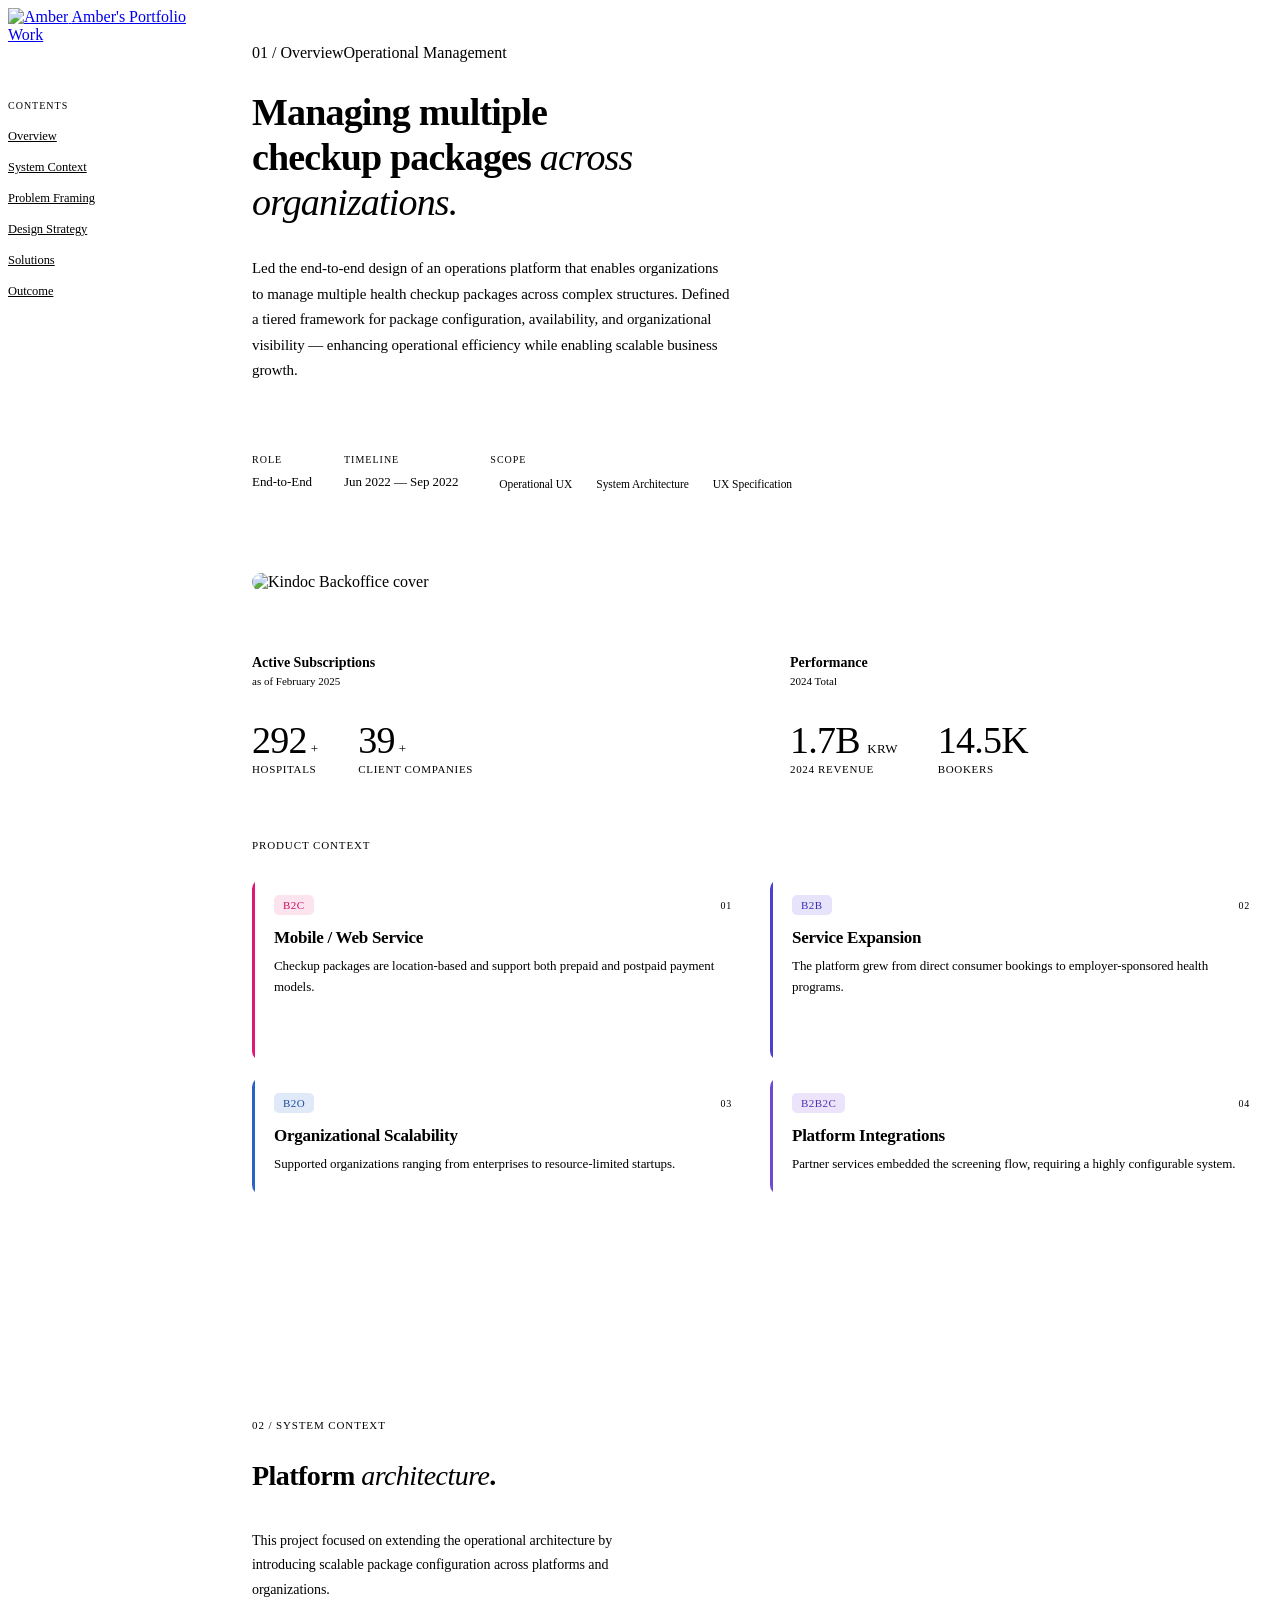
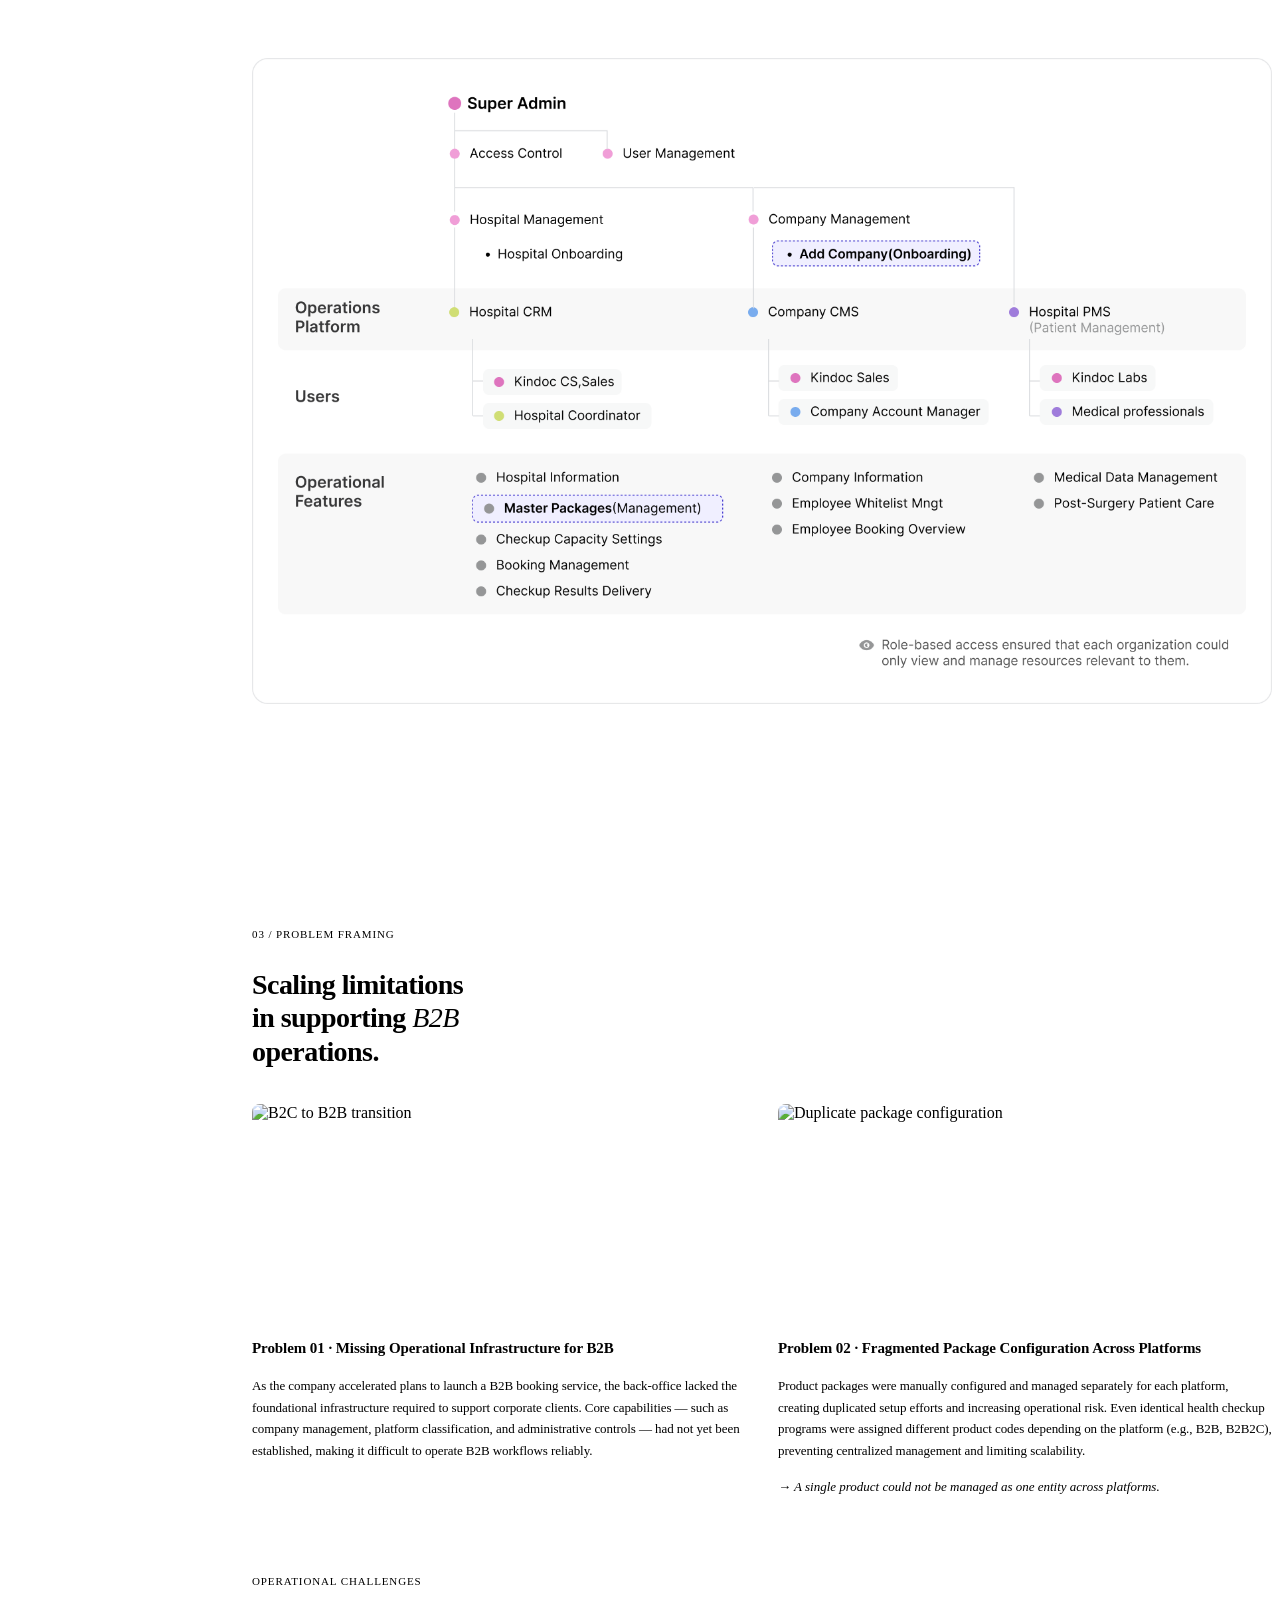
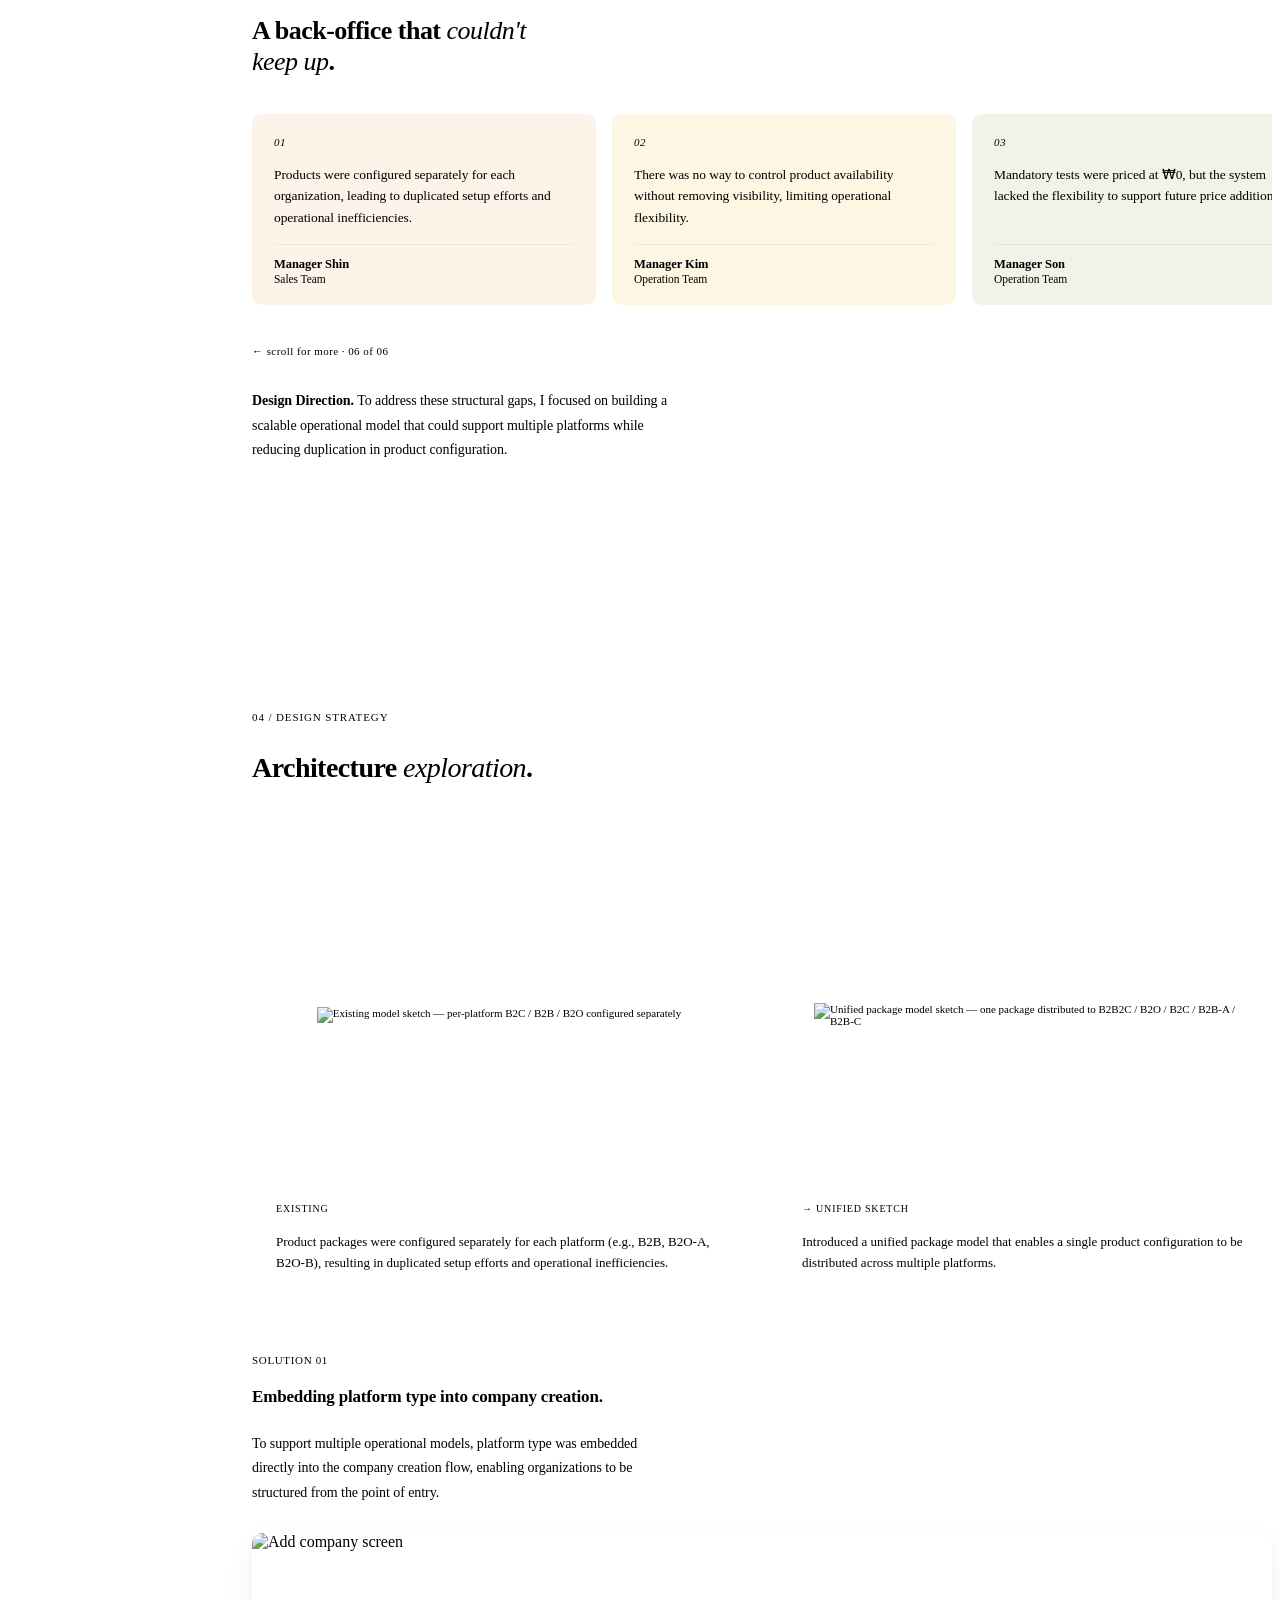
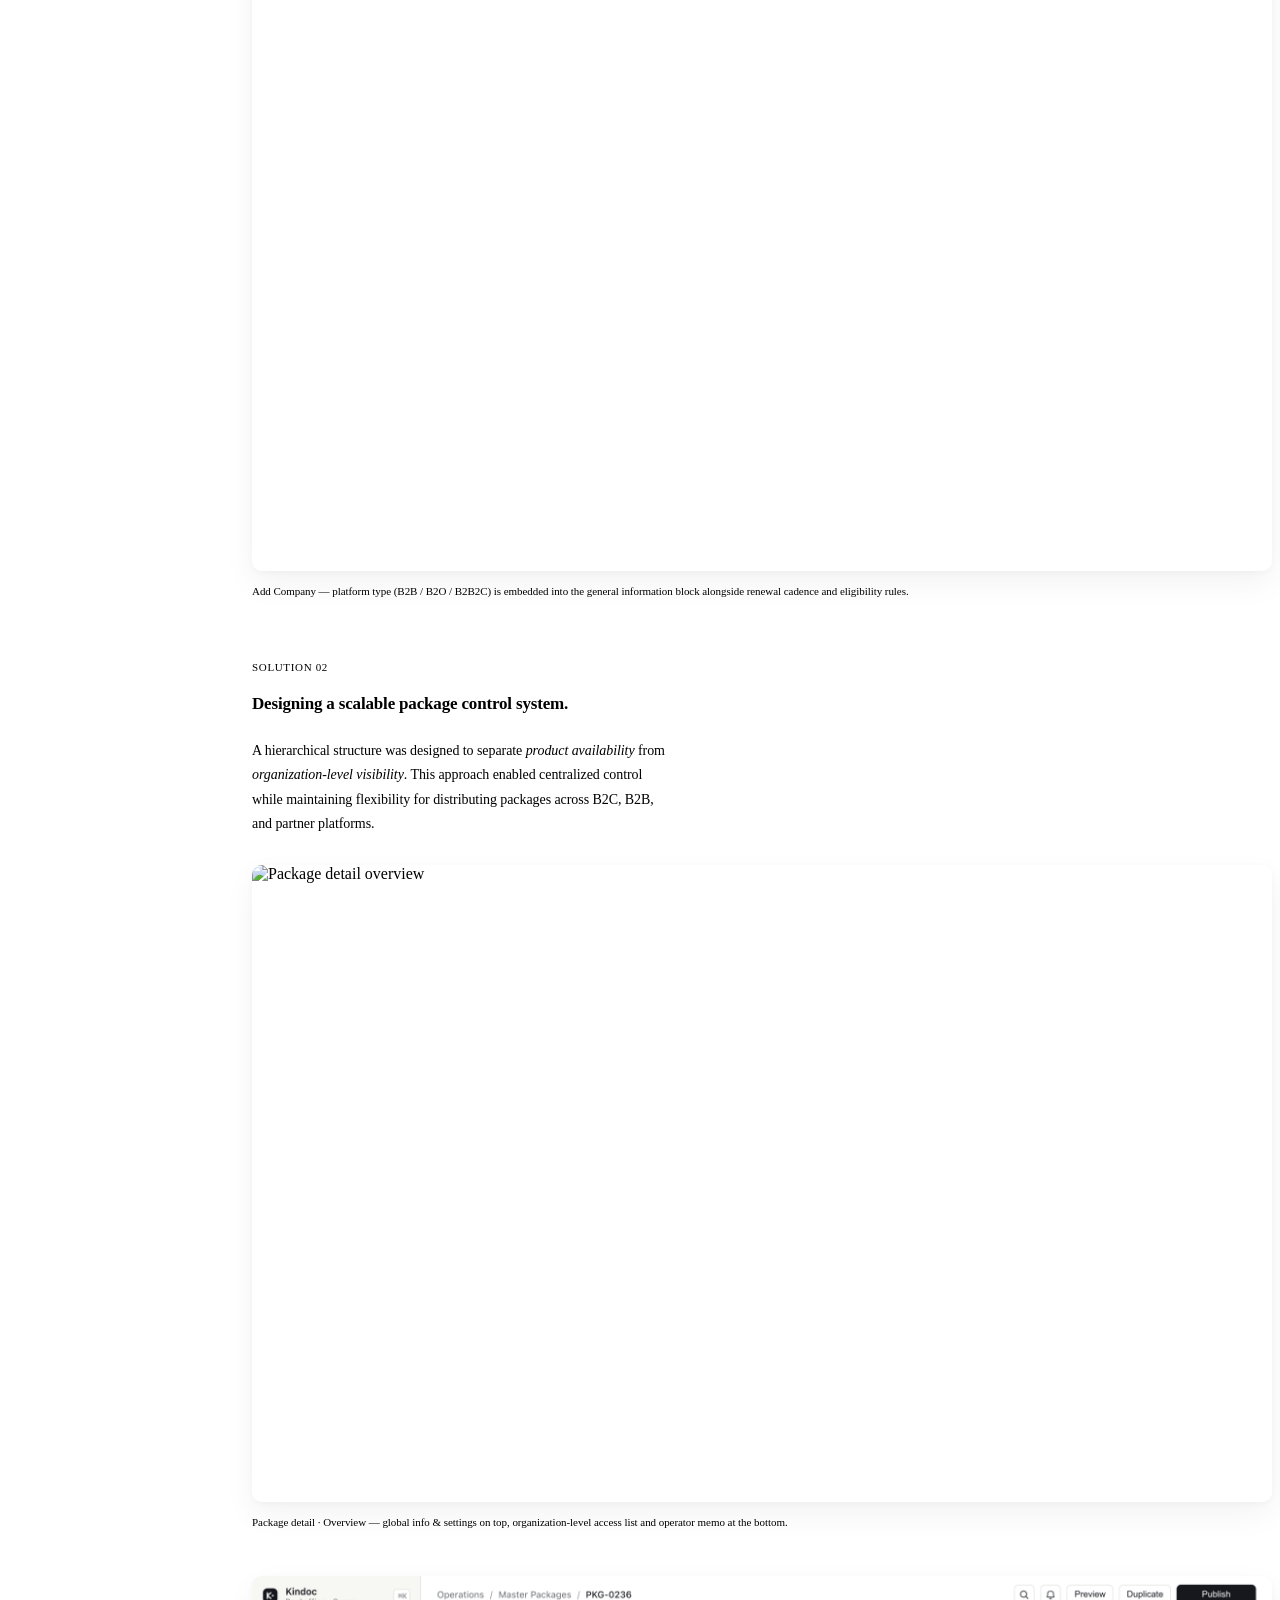
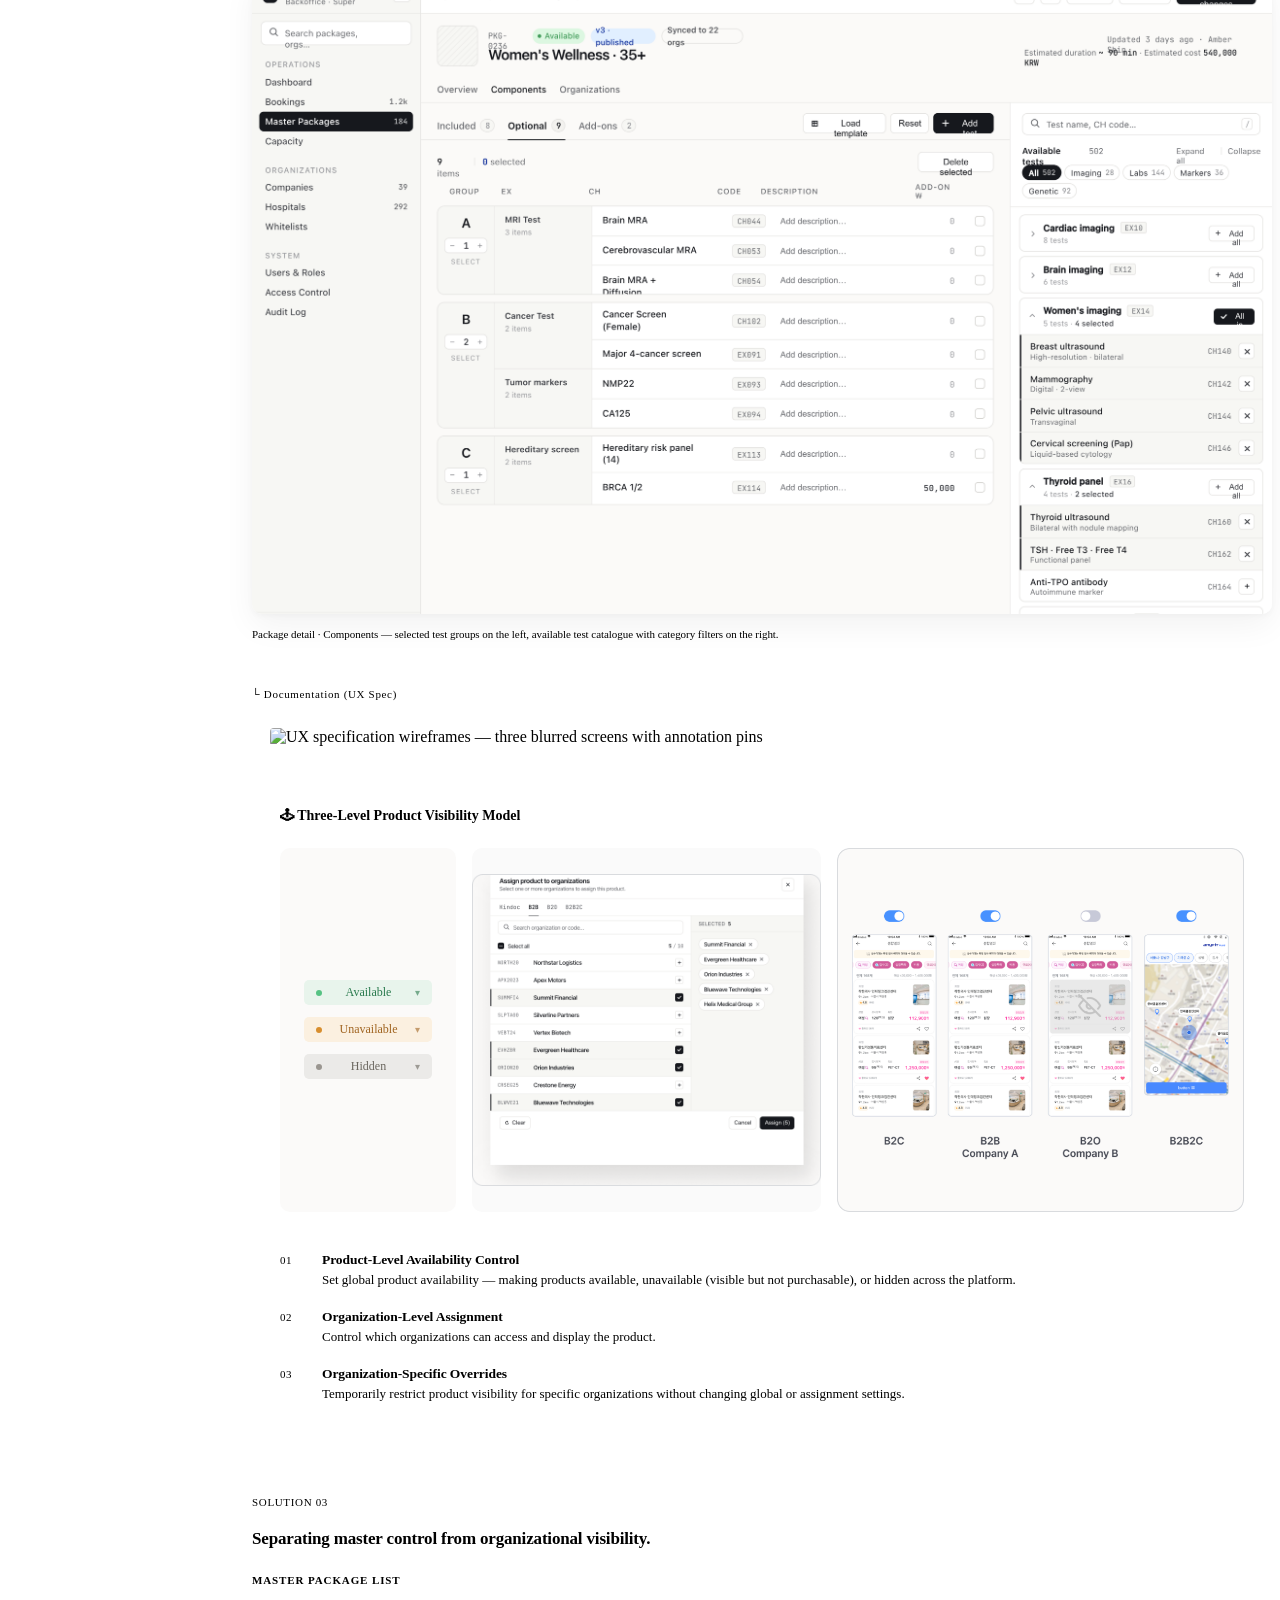
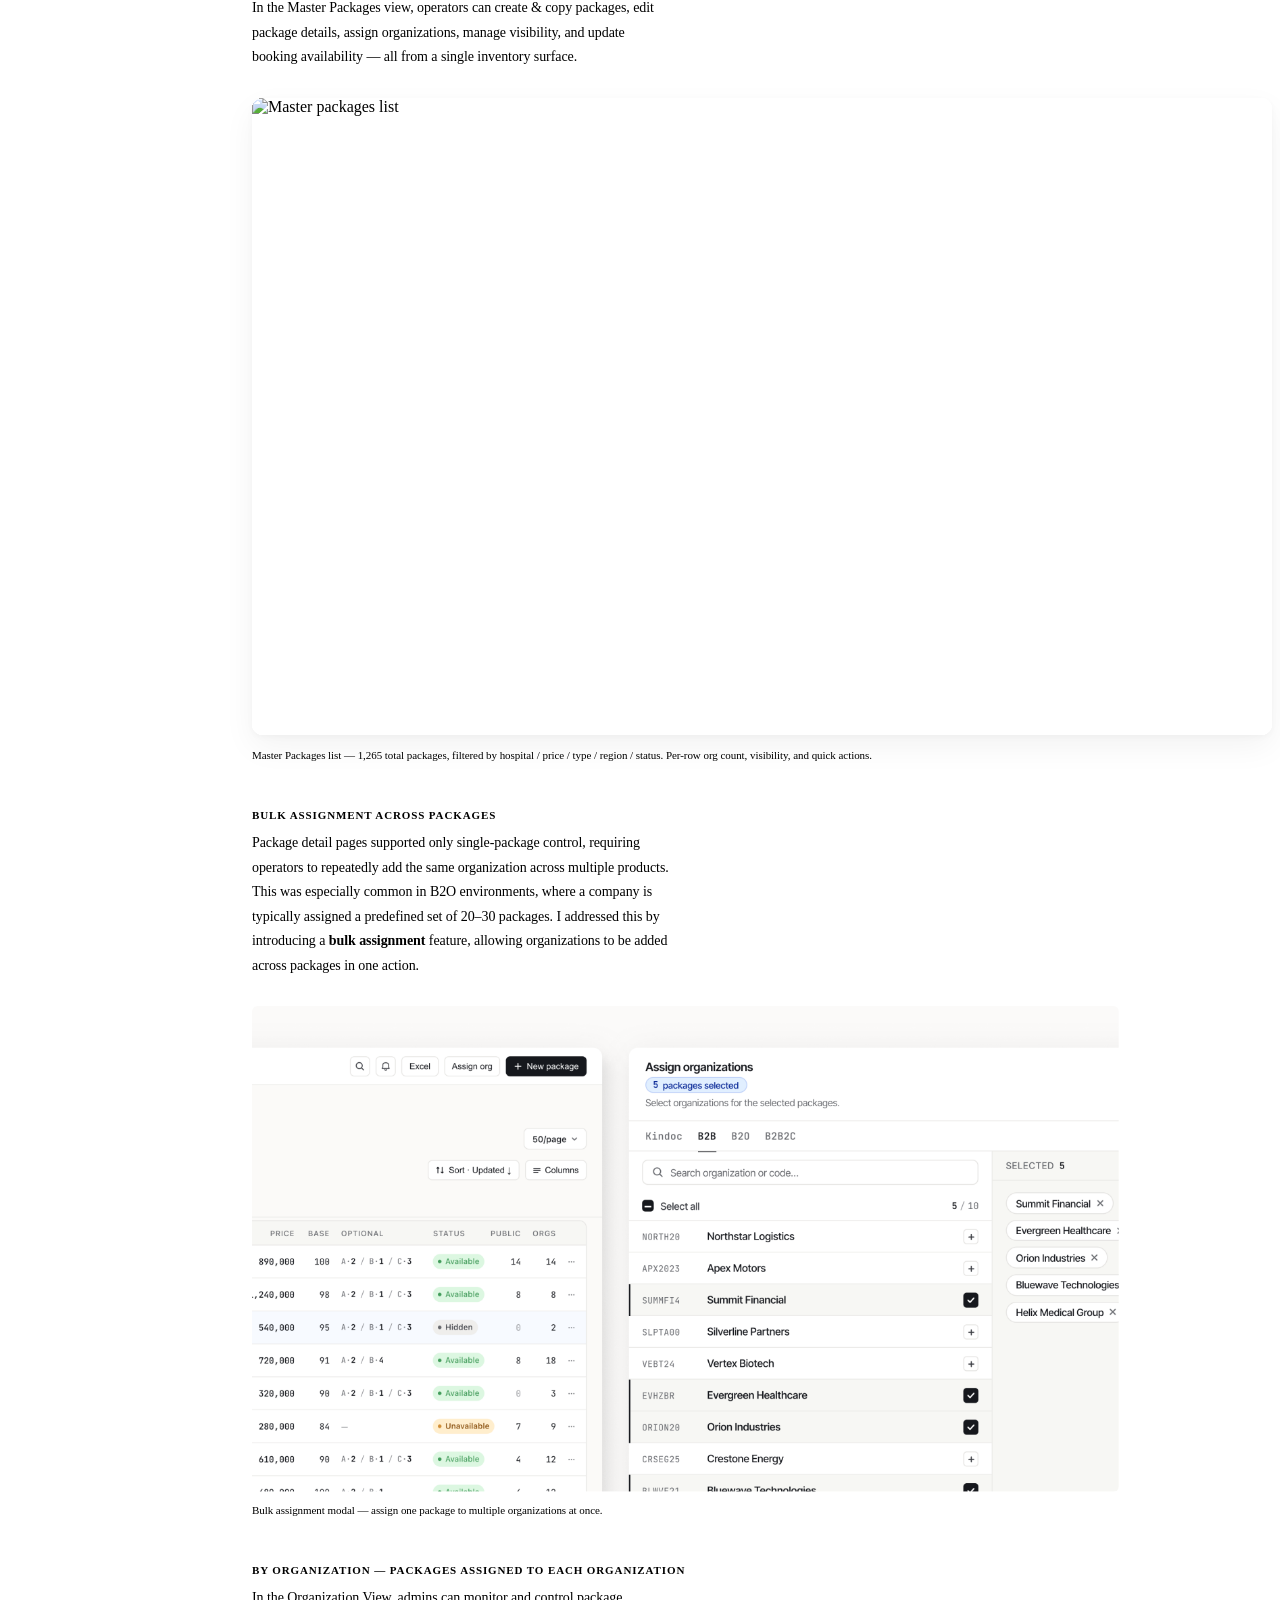
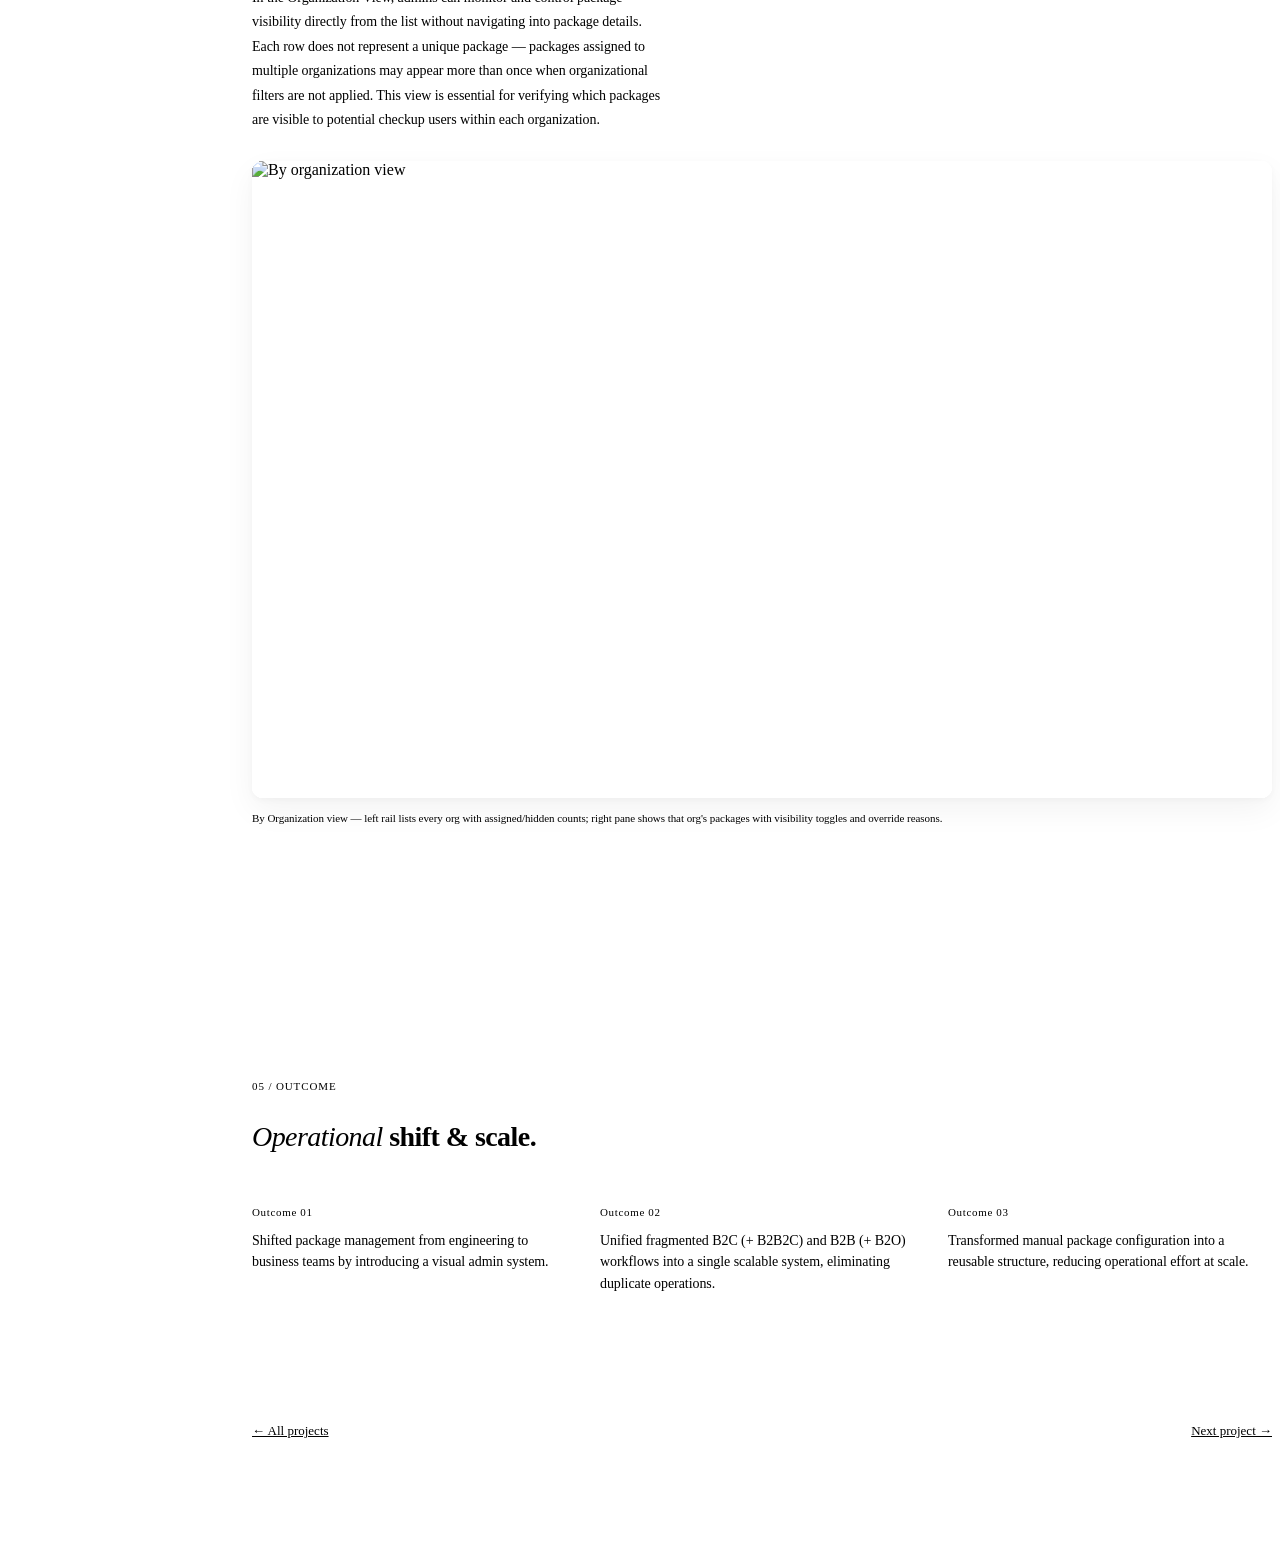
==== work-backoffice.html @ cf6ff5cc "Update work-backoffice.html" ====
<!DOCTYPE html>
<html lang="en">
<head>
<meta charset="UTF-8" />
<meta name="viewport" content="width=device-width, initial-scale=1.0" />
<title>Configurable Checkup Platform — Amber Shin</title>
<meta name="description" content="Designing a scalable operational platform for managing multiple checkup packages across organizations." />
<link rel="stylesheet" href="assets/css/style.css" />
<link rel="stylesheet" href="assets/css/case.css" />
<link rel="icon" type="image/png" href="assets/images/avatar.png" />
</head>
<body data-page="work-backoffice">

<!-- ============ NAV ============ -->
<header class="nav">
  <a href="index.html" class="nav__brand">
    <img src="assets/images/avatar.png" alt="Amber" />
    <span>Amber's Portfolio</span>
  </a>
  <nav class="nav__links">
    <a href="work.html" class="nav__link is-active">Work</a>
  </nav>
</header>

<main class="case">
  <div class="case-shell">

    <!-- ============ SIDE NAV ============ -->
    <aside class="case-nav" aria-label="Case sections">
      <div class="case-nav__label">Contents</div>
      <a href="#overview" class="case-nav__link" data-toc-link>Overview</a>
      <a href="#system" class="case-nav__link" data-toc-link>System Context</a>
      <a href="#problem" class="case-nav__link" data-toc-link>Problem Framing</a>
      <a href="#strategy" class="case-nav__link" data-toc-link>Design Strategy</a>
      <a href="#solutions" class="case-nav__link" data-toc-link>Solutions</a>
      <a href="#outcome" class="case-nav__link" data-toc-link>Outcome</a>
    </aside>

    <!-- ============ MAIN COLUMN ============ -->
    <article class="case-main">

      <!-- ===== OVERVIEW ===== -->
      <section class="case-section case-hero" id="overview">
        <div class="case-hero__eyebrow eyebrow reveal">
          <span>01 / Overview</span><span class="dash"></span><span>Operational Management</span>
        </div>
        <h1 class="case-hero__title reveal" data-delay="1">
          Managing multiple checkup packages
          <em>across organizations.</em>
        </h1>
        <p class="case-hero__lede reveal" data-delay="2">
          Led the end-to-end design of an operations platform that enables organizations to manage
          multiple health checkup packages across complex structures. Defined a tiered framework for package configuration,
          availability, and organizational visibility — enhancing operational efficiency while enabling scalable business growth.
        </p>

        <div class="case-meta reveal" data-delay="3">
          <div class="case-meta__item">
            <span class="case-meta__label">Role</span>
            <span class="case-meta__value">End-to-End</span>
          </div>
          <div class="case-meta__item">
            <span class="case-meta__label">Timeline</span>
            <span class="case-meta__value">Jun 2022 — Sep 2022</span>
          </div>
          <div class="case-meta__item case-meta__item--scope">
            <span class="case-meta__label">Scope</span>
            <span class="case-meta__value">
              <span class="scope-chip">Operational UX</span>
              <span class="scope-chip">System Architecture</span>
              <span class="scope-chip">UX Specification</span>
            </span>
          </div>
        </div>

        <div class="case-cover reveal">
          <img src="assets/images/backoffice/cover.png" alt="Kindoc Backoffice cover" />
        </div>

        <!-- Stats -->
        <div class="case-stats">
          <div class="case-stats__col reveal">
            <h4>Active Subscriptions</h4>
            <div class="case-stats__sub">as of February 2025</div>
            <div class="case-stats__row">
              <div class="case-stat">
                <span class="case-stat__num">292<small>+</small></span>
                <span class="case-stat__label">Hospitals</span>
              </div>
              <div class="case-stat">
                <span class="case-stat__num">39<small>+</small></span>
                <span class="case-stat__label">Client Companies</span>
              </div>
            </div>
          </div>
          <div class="case-stats__col reveal" data-delay="1">
            <h4>Performance</h4>
            <div class="case-stats__sub">2024 Total</div>
            <div class="case-stats__row">
              <div class="case-stat">
                <span class="case-stat__num">1.7B<small> KRW</small></span>
                <span class="case-stat__label">2024 Revenue</span>
              </div>
              <div class="case-stat">
                <span class="case-stat__num">14.5K<small></small></span>
                <span class="case-stat__label">Bookers</span>
              </div>
            </div>
          </div>
        </div>

        <!-- Product Context -->
        <div class="case-sect-eyebrow reveal">Product Context</div>
        <div class="ctx-grid reveal" data-delay="1">
          <article class="ctx-card ctx-card--b2c" style="height: 146px; padding: 16px 22px 20px; gap: 8px">
            <div class="ctx-card__head">
              <span class="ctx-card__tag">B2C</span>
              <span class="ctx-card__num">01</span>
            </div>
            <h4 class="ctx-card__title">Mobile / Web Service</h4>
            <p class="ctx-card__body">Checkup packages are location-based and support both prepaid and postpaid payment models.</p>
          </article>
          <article class="ctx-card ctx-card--b2b" style="padding: 16px 22px 20px; gap: 8px">
            <div class="ctx-card__head">
              <span class="ctx-card__tag">B2B</span>
              <span class="ctx-card__num">02</span>
            </div>
            <h4 class="ctx-card__title">Service Expansion</h4>
            <p class="ctx-card__body">The platform grew from direct consumer bookings to employer-sponsored health programs.</p>
          </article>
          <article class="ctx-card ctx-card--b2o" style="padding: 16px 22px 20px; gap: 8px">
            <div class="ctx-card__head">
              <span class="ctx-card__tag">B2O</span>
              <span class="ctx-card__num">03</span>
            </div>
            <h4 class="ctx-card__title">Organizational Scalability</h4>
            <p class="ctx-card__body">Supported organizations ranging from enterprises to resource-limited startups.</p>
          </article>
          <article class="ctx-card ctx-card--b2b2c" style="padding: 16px 22px 20px; gap: 8px">
            <div class="ctx-card__head">
              <span class="ctx-card__tag">B2B2C</span>
              <span class="ctx-card__num">04</span>
            </div>
            <h4 class="ctx-card__title">Platform Integrations</h4>
            <p class="ctx-card__body">Partner services embedded the screening flow, requiring a highly configurable system.</p>
          </article>
        </div>
      </section>

      <!-- ===== SYSTEM CONTEXT ===== -->
      <section class="case-section" id="system">
        <div class="case-sect-eyebrow reveal">02 / System Context</div>
        <h2 class="case-sect-title reveal" data-delay="1">Platform <em>architecture</em>.</h2>
        <p class="case-sect-lede reveal" data-delay="2">
          This project focused on extending the operational architecture by introducing
          scalable package configuration across platforms and organizations.
        </p>

        <!-- Architecture diagram -->
        <div class="arch reveal">
          <img src="assets/images/backoffice/arch-permissions.png" alt="Platform architecture — role hierarchy, operations platforms, users, and operational features" />
        </div>
      </section>

      <!-- ===== PROBLEM FRAMING ===== -->
      <section class="case-section" id="problem">
        <div class="case-sect-eyebrow reveal">03 / Problem Framing</div>
        <h2 class="case-sect-title reveal" data-delay="1">Scaling limitations<br />in supporting <em>B2B</em> operations.</h2>

        <div class="problem-grid">
          <article class="problem-card reveal">
            <div class="problem-card__media">
              <img src="assets/images/backoffice/problem-b2b.png" alt="B2C to B2B transition" />
            </div>
            <h3 class="problem-card__title">Problem 01 · Missing Operational Infrastructure for B2B</h3>
            <p class="problem-card__body">
              As the company accelerated plans to launch a B2B booking service, the back-office
              lacked the foundational infrastructure required to support corporate clients.
              Core capabilities — such as company management, platform classification, and
              administrative controls — had not yet been established, making it difficult to
              operate B2B workflows reliably.
            </p>
          </article>

          <article class="problem-card reveal" data-delay="1">
            <div class="problem-card__media">
              <img src="assets/images/backoffice/problem-copies.png" alt="Duplicate package configuration" />
            </div>
            <h3 class="problem-card__title">Problem 02 · Fragmented Package Configuration Across Platforms</h3>
            <p class="problem-card__body">
              Product packages were manually configured and managed separately for each platform,
              creating duplicated setup efforts and increasing operational risk. Even identical
              health checkup programs were assigned different product codes depending on the
              platform (e.g., B2B, B2B2C), preventing centralized management and limiting scalability.
            </p>
            <p class="problem-card__note">→ A single product could not be managed as one entity across platforms.</p>
          </article>
        </div>

        <!-- Operational challenges -->
        <div class="case-sect-eyebrow reveal" style="margin-top: 80px;">Operational Challenges</div>
        <h3 class="case-sect-title reveal" data-delay="1" style="font-size: clamp(20px, 2.4vw, 26px);">A back-office that <em>couldn't keep up</em>.</h3>
        <div class="challenges-wrap reveal" data-delay="2">
          <div class="challenges">
          <div class="challenge">
            <span class="challenge__num">01</span>
            <p class="challenge__body">Products were configured separately for each organization, leading to duplicated setup efforts and operational inefficiencies.</p>
            <div class="challenge__by">
              <span class="challenge__name">Manager Shin</span>
              <span class="challenge__team">Sales Team</span>
            </div>
          </div>
          <div class="challenge">
            <span class="challenge__num">02</span>
            <p class="challenge__body">There was no way to control product availability without removing visibility, limiting operational flexibility.</p>
            <div class="challenge__by">
              <span class="challenge__name">Manager Kim</span>
              <span class="challenge__team">Operation Team</span>
            </div>
          </div>
          <div class="challenge">
            <span class="challenge__num">03</span>
            <p class="challenge__body">Mandatory tests were priced at ₩0, but the system lacked the flexibility to support future price additions.</p>
            <div class="challenge__by">
              <span class="challenge__name">Manager Son</span>
              <span class="challenge__team">Operation Team</span>
            </div>
          </div>
          <div class="challenge">
            <span class="challenge__num">04</span>
            <p class="challenge__body">Products could not be selectively exposed to specific partner organizations, restricting business model expansion.</p>
            <div class="challenge__by">
              <span class="challenge__name">Manager Shin</span>
              <span class="challenge__team">Sales Team</span>
            </div>
          </div>
          <div class="challenge">
            <span class="challenge__num">05</span>
            <p class="challenge__body">Test items had to be added manually, making package configuration time-consuming and difficult to scale.</p>
            <div class="challenge__by">
              <span class="challenge__name">Manager Jang</span>
              <span class="challenge__team">Sales Manager</span>
            </div>
          </div>
          <div class="challenge">
            <span class="challenge__num">06</span>
            <p class="challenge__body">Test items lacked user-facing descriptions, making it difficult to communicate important considerations before booking.</p>
            <div class="challenge__by">
              <span class="challenge__name">Manager Park</span>
              <span class="challenge__team">Operation Team</span>
            </div>
          </div>
          </div>
        </div>
        <p class="challenges-hint">← scroll for more  ·  06 of 06</p>

        <p class="case-sect-lede reveal" style="margin-top: 32px;">
          <strong style="color: var(--fg); font-weight: 600;">Design Direction.</strong>
          To address these structural gaps, I focused on building a scalable operational model
          that could support multiple platforms while reducing duplication in product configuration.
        </p>
      </section>

      <!-- ===== DESIGN STRATEGY ===== -->
      <section class="case-section" id="strategy">
        <div class="case-sect-eyebrow reveal">04 / Design Strategy</div>
        <h2 class="case-sect-title reveal" data-delay="1">Architecture <em>exploration</em>.</h2>

        <div class="explore">
          <div class="explore__card reveal">
            <div class="explore__sketch"><img src="assets/images/backoffice/sketch-existing.png" alt="Existing model sketch — per-platform B2C / B2B / B2O configured separately" /></div>
            <span class="explore__label">Existing</span>
            <p class="explore__body">
              Product packages were configured separately for each platform (e.g., B2B, B2O-A,
              B2O-B), resulting in duplicated setup efforts and operational inefficiencies.
            </p>
          </div>
          <div class="explore__card reveal" data-delay="1">
            <div class="explore__sketch"><img src="assets/images/backoffice/sketch-unified.png" alt="Unified package model sketch — one package distributed to B2B2C / B2O / B2C / B2B-A / B2B-C" /></div>
            <span class="explore__label is-unified">→ Unified Sketch</span>
            <p class="explore__body">
              Introduced a unified package model that enables a single product configuration to
              be distributed across multiple platforms.
            </p>
          </div>
        </div>

        <!-- SOLUTION 1 -->
        <a id="solutions" style="display:block; position:relative; top:-80px; visibility:hidden;"></a>
<div class="solution" style="margin-top: 56px;">
          <div class="solution__head reveal">
            <span class="solution__num">Solution 01</span>
          </div>
          <h3 class="solution__title reveal" data-delay="1">Embedding platform type into company creation.</h3>
          <p class="solution__body reveal" data-delay="2">
            To support multiple operational models, platform type was embedded directly into the
            company creation flow, enabling organizations to be structured from the point of entry.
          </p>

          <div class="ui-frame reveal" data-delay="2">
            <div class="ui-frame__body">
              <img src="assets/images/backoffice/ui-05-add-company.png" alt="Add company screen" />
            </div>
          </div>
          <p class="ui-caption">Add Company — platform type (B2B / B2O / B2B2C) is embedded into the general information block alongside renewal cadence and eligibility rules.</p>
        </div>

        <!-- SOLUTION 2 -->
        <div class="solution">
          <div class="solution__head reveal">
            <span class="solution__num">Solution 02</span>
          </div>
          <h3 class="solution__title reveal" data-delay="1">Designing a scalable package control system.</h3>
          <p class="solution__body reveal" data-delay="2">
            A hierarchical structure was designed to separate <em>product availability</em>
            from <em>organization-level visibility</em>. This approach enabled centralized
            control while maintaining flexibility for distributing packages across B2C, B2B,
            and partner platforms.
          </p>

          <!-- Package detail Overview frame -->
          <div class="ui-frame reveal">
            <div class="ui-frame__body">
              <img src="assets/images/backoffice/ui-02-detail-overview.png" alt="Package detail overview" />
            </div>
          </div>
          <p class="ui-caption">Package detail · Overview — global info &amp; settings on top, organization-level access list and operator memo at the bottom.</p>

          <!-- Package detail Components frame -->
          <div class="ui-frame reveal">
            <div class="ui-frame__body">
              <img src="assets/images/backoffice/ui-03-detail-components.png" alt="Package components" />
            </div>
          </div>
          <p class="ui-caption">Package detail · Components — selected test groups on the left, available test catalogue with category filters on the right.</p>

          <!-- UX Spec wireframes -->
          <div class="uxspec reveal">
            <span class="uxspec__label">└  Documentation (UX Spec)</span>
            <div class="uxspec__media">
              <img src="assets/images/backoffice/ux-spec-wireframe.png" alt="UX specification wireframes — three blurred screens with annotation pins" />
            </div>
          </div>

          <!-- 3-level visibility model -->
          <div class="levels reveal">
            <div class="levels__title">🕹  Three-Level Product Visibility Model</div>

            <div class="levels__showcase">
              <div class="levels__card levels__card--pills">
                <div class="levels__pills-stack">
                  <span class="level-pill level-pill--avail">Available <span class="level-pill__chev">▾</span></span>
                  <span class="level-pill level-pill--unavail">Unavailable <span class="level-pill__chev">▾</span></span>
                  <span class="level-pill level-pill--hidden">Hidden <span class="level-pill__chev">▾</span></span>
                </div>
              </div>

              <div class="levels__card levels__card--modal">
                <img src="assets/images/backoffice/three-level02.png" alt="Organization assignment modal" />
              </div>

              <div class="levels__card">
                <img src="assets/images/backoffice/three-level03.png" alt="B2C / B2B / B2O / B2B2C product visibility per organization" />
              </div>
            </div>
            <div class="levels__list">
              <div class="levels__item">
                <span class="levels__item-num">01</span>
                <div class="levels__item-body">
                  <strong>Product-Level Availability Control</strong>
                  <p>Set global product availability — making products available, unavailable (visible but not purchasable), or hidden across the platform.</p>
                </div>
              </div>
              <div class="levels__item">
                <span class="levels__item-num">02</span>
                <div class="levels__item-body">
                  <strong>Organization-Level Assignment</strong>
                  <p>Control which organizations can access and display the product.</p>
                </div>
              </div>
              <div class="levels__item">
                <span class="levels__item-num">03</span>
                <div class="levels__item-body">
                  <strong>Organization-Specific Overrides</strong>
                  <p>Temporarily restrict product visibility for specific organizations without changing global or assignment settings.</p>
                </div>
              </div>
            </div>
          </div>
        </div>

        <!-- SOLUTION 3 -->
        <div class="solution">
          <div class="solution__head reveal">
            <span class="solution__num">Solution 03</span>
          </div>
          <h3 class="solution__title reveal" data-delay="1">Separating master control from organizational visibility.</h3>

          <h4 style="font-family: var(--font-mono); font-size: 11px; letter-spacing: 0.08em; text-transform: uppercase; color: var(--muted); margin: 24px 0 10px;">Master package list</h4>
          <p class="solution__body reveal" data-delay="2">
            In the Master Packages view, operators can create &amp; copy packages, edit package
            details, assign organizations, manage visibility, and update booking availability —
            all from a single inventory surface.
          </p>

          <!-- Master Package List frame — moved here from Solution 02 -->
          <div class="ui-frame reveal">
            <div class="ui-frame__body">
              <img src="assets/images/backoffice/ui-01-list.png" alt="Master packages list" />
            </div>
          </div>
          <p class="ui-caption">Master Packages list — 1,265 total packages, filtered by hospital / price / type / region / status. Per-row org count, visibility, and quick actions.</p>

          <h4 style="font-family: var(--font-mono); font-size: 11px; letter-spacing: 0.08em; text-transform: uppercase; color: var(--muted); margin: 32px 0 10px;">Bulk assignment across packages</h4>
          <p class="solution__body reveal">
            Package detail pages supported only single-package control, requiring operators to
            repeatedly add the same organization across multiple products. This was especially
            common in B2O environments, where a company is typically assigned a predefined set
            of 20–30 packages. I addressed this by introducing a <strong>bulk assignment</strong>
            feature, allowing organizations to be added across packages in one action.
          </p>

         <div class="raw-shot raw-shot--narrow reveal">
  <img src="assets/images/backoffice/bulk_modal.png" alt="Bulk assignment modal across packages" />
</div>
<p class="ui-caption">Bulk assignment modal — assign one package to multiple organizations at once.</p>
          <h4 style="font-family: var(--font-mono); font-size: 11px; letter-spacing: 0.08em; text-transform: uppercase; color: var(--muted); margin: 32px 0 10px;">By Organization — packages assigned to each organization</h4>
          <p class="solution__body reveal">
            In the Organization View, admins can monitor and control package visibility directly
            from the list without navigating into package details. Each row does not represent a
            unique package — packages assigned to multiple organizations may appear more than once
            when organizational filters are not applied. This view is essential for verifying which
            packages are visible to potential checkup users within each organization.
          </p>

          <div class="ui-frame reveal">
            <div class="ui-frame__body">
              <img src="assets/images/backoffice/ui-04-by-org.png" alt="By organization view" />
            </div>
          </div>
          <p class="ui-caption">By Organization view — left rail lists every org with assigned/hidden counts; right pane shows that org's packages with visibility toggles and override reasons.</p>
        </div>
      </section>

      <!-- ===== OUTCOME ===== -->
      <section class="case-section" id="outcome">
        <div class="case-sect-eyebrow reveal">05 / Outcome</div>
        <h2 class="case-sect-title reveal" data-delay="1"><em>Operational</em> shift &amp; scale.</h2>

        <div class="outcome-list">
          <div class="outcome reveal">
            <span class="outcome__num">Outcome 01</span>
            <p class="outcome__body">
              Shifted package management from engineering to business teams by introducing a
              visual admin system.
            </p>
          </div>
          <div class="outcome reveal" data-delay="1">
            <span class="outcome__num">Outcome 02</span>
            <p class="outcome__body">
              Unified fragmented B2C (+ B2B2C) and B2B (+ B2O) workflows into a single scalable
              system, eliminating duplicate operations.
            </p>
          </div>
          <div class="outcome reveal" data-delay="2">
            <span class="outcome__num">Outcome 03</span>
            <p class="outcome__body">
              Transformed manual package configuration into a reusable structure, reducing
              operational effort at scale.
            </p>
          </div>
        </div>

        <div class="case-footnav">
          <a href="work.html">←  All projects</a>
          <a href="work.html" class="case-footnav__next">Next project  →</a>
        </div>
      </section>

    </article>
  </div>
</main>

<!-- ============ END ============ -->

<script src="assets/js/main.js"></script>
</body>
</html>
---- assets/css/case.css ----
/* ============================================================
   CASE STUDY — Kindoc Backoffice
   Scoped styles for work-backoffice.html
   ============================================================ */

.case {
  --case-side: 180px;
  --case-content: 800px;
  --case-pad: 56px;
  background: var(--bg);
}

/* ===== Layout shell ===== */
.case-shell {
  display: grid;
  grid-template-columns: var(--case-side) minmax(0, 1fr);
  gap: 64px;
  padding: 120px var(--gutter) 160px;
  max-width: 1280px;
  margin: 0 auto;
}

/* Side nav */
.case-nav {
  position: sticky;
  top: 100px;
  align-self: start;
  display: flex;
  flex-direction: column;
  gap: 4px;
}
.case-nav__label {
  font-family: var(--font-mono);
  font-size: 10px;
  letter-spacing: 0.1em;
  text-transform: uppercase;
  color: var(--muted-3);
  margin-bottom: 8px;
}
.case-nav__link {
  display: flex;
  align-items: baseline;
  padding: 6px 0;
  font-family: 'DM Sans', var(--font-sans);
  font-size: 12.5px;
  color: var(--muted-2);
  letter-spacing: -0.005em;
  transition: color 200ms var(--ease), padding 200ms var(--ease);
  position: relative;
}
.case-nav__link::before {
  content: '';
  position: absolute;
  left: -12px;
  top: 50%;
  width: 2px;
  height: 0;
  background: var(--fg);
  transform: translateY(-50%);
  transition: height 280ms var(--ease);
}
.case-nav__link:hover { color: var(--fg-2); }
.case-nav__link.is-current { color: var(--fg); padding-left: 8px; }
.case-nav__link.is-current::before { height: 14px; left: 0; }

/* Main content column */
.case-main { min-width: 0; }
/* Section padding */
.case-section {
  padding: 96px 0;
  border-top: 1px solid var(--line-3);
  scroll-margin-top: 80px;
}
.case-section:first-of-type {
  border-top: 0;
  padding-top: 0;
}

/* ===== Hero / Overview ===== */
.case-hero__eyebrow { margin-bottom: 28px; }
.case-hero__title {
  font-family: 'DM Sans', var(--font-sans);
  font-weight: 700;
  font-size: clamp(28px, 3.4vw, 38px);
  line-height: 1.18;
  letter-spacing: -0.022em;
  margin: 0 0 32px;
  max-width: 22ch;
  color: var(--fg);
}
.case-hero__title em {
  font-family: var(--font-display);
  font-weight: 400;
  font-style: italic;
  font-variation-settings: "opsz" 144, "SOFT" 100;
}
.case-hero__lede {
  font-family: 'DM Sans', var(--font-sans);
  font-size: 15px;
  line-height: 1.7;
  color: var(--fg-3);
  letter-spacing: -0.005em;
  margin: 0 0 48px;
  max-width: 64ch;
}

/* Project meta strip */
.case-meta {
  display: grid;
  grid-template-columns: auto auto minmax(0, 1fr);
  gap: 32px;
  padding: 22px 0;
  border-top: 1px solid var(--line-2);
  border-bottom: 1px solid var(--line-2);
  margin-bottom: 56px;
  align-items: start;
}
.case-meta__item {
  display: flex;
  flex-direction: column;
  gap: 8px;
  min-width: 0;
}
.case-meta__item--scope {
  min-width: 0;
}
.case-meta__label {
  font-family: var(--font-mono);
  font-size: 10px;
  letter-spacing: 0.1em;
  text-transform: uppercase;
  color: var(--accent);
  font-weight: 500;
}
.case-meta__value {
  font-family: 'DM Sans', var(--font-sans);
  font-size: 13px;
  color: var(--fg);
  font-weight: 500;
  line-height: 1.4;
  letter-spacing: -0.005em;
  display: flex;
  flex-wrap: wrap;
  gap: 6px;
}
.scope-chip {
  display: inline-flex;
  align-items: center;
  padding: 3px 9px;
  border: 1px solid var(--line-2);
  border-radius: 999px;
  font-family: 'DM Sans', var(--font-sans);
  font-size: 11.5px;
  font-weight: 500;
  color: var(--fg-2);
  letter-spacing: -0.005em;
  background: #fff;
  transition: border-color 200ms var(--ease), color 200ms var(--ease);
  white-space: nowrap;
}
.scope-chip:hover {
  border-color: var(--accent);
  color: var(--accent);
}

/* Cover image */
.case-cover {
  position: relative;
  border-radius: 10px;
  overflow: hidden;
  background: var(--bg-soft);
  margin-bottom: 64px;
}
.case-cover img { width: 100%; height: auto; display: block; }

/* ===== Stats ===== */
.case-stats {
  display: grid;
  grid-template-columns: 1fr 1fr;
  gap: 56px;
  margin-bottom: 64px;
}
.case-stats__col h4 {
  font-family: 'DM Sans', var(--font-sans);
  font-weight: 600;
  font-size: 14px;
  margin: 0 0 4px;
  color: var(--fg);
}
.case-stats__col .case-stats__sub {
  font-family: var(--font-mono);
  font-size: 11px;
  color: var(--muted);
  margin-bottom: 18px;
}
.case-stats__row {
  display: flex;
  gap: 40px;
  padding-top: 16px;
  border-top: 1px solid var(--fg);
}
.case-stat {
  display: flex;
  flex-direction: column;
  gap: 4px;
}
.case-stat__num {
  font-family: var(--font-display);
  font-weight: 400;
  font-size: 38px;
  line-height: 1;
  letter-spacing: -0.02em;
  color: var(--fg);
}
.case-stat__num small {
  font-family: var(--font-mono);
  font-size: 13px;
  color: var(--muted);
  margin-left: 4px;
  font-weight: 400;
  letter-spacing: 0.02em;
}
.case-stat__label {
  font-family: var(--font-mono);
  font-size: 11px;
  letter-spacing: 0.06em;
  text-transform: uppercase;
  color: var(--muted-2);
}

/* ===== Product Context — card grid ===== */
.ctx-grid {
  display: grid;
  grid-template-columns: repeat(2, 1fr);
  gap: 16px;
  margin-bottom: 32px;
}
.ctx-card {
  position: relative;
  display: flex;
  flex-direction: column;
  gap: 10px;
  padding: 22px 22px 24px;
  border-radius: 10px;
  background: #fff;
  border: 1px solid var(--line-2);
  overflow: hidden;
  transition: transform 280ms var(--ease);
}
.ctx-card::before {
  content: '';
  position: absolute;
  inset: 0 auto 0 0;
  width: 3px;
  background: var(--accent);
}
.ctx-card--b2c::before { background: #e31675; }
.ctx-card--b2b::before { background: #4b41d0; }
.ctx-card--b2o::before { background: #2864c8; }
.ctx-card--b2b2c::before { background: #6f4ad0; }
.ctx-card:hover {
  transform: translateY(-2px);
}
.ctx-card__head {
  display: flex;
  align-items: center;
  justify-content: space-between;
  margin-bottom: 4px;
}
.ctx-card__tag {
  display: inline-flex;
  align-items: center;
  padding: 4px 9px;
  border-radius: 5px;
  font-family: var(--font-mono);
  font-size: 11px;
  font-weight: 500;
  letter-spacing: 0.04em;
}
.ctx-card--b2c .ctx-card__tag { background: #fce4ee; color: #c91264; }
.ctx-card--b2b .ctx-card__tag { background: #e6e3fa; color: #3a30b8; }
.ctx-card--b2o .ctx-card__tag { background: #dfe9f8; color: #1f4d9a; }
.ctx-card--b2b2c .ctx-card__tag { background: #ebe4fa; color: #4f33ad; }
.ctx-card__num {
  font-family: var(--font-mono);
  font-size: 10px;
  letter-spacing: 0.08em;
  color: var(--muted-3);
}
.ctx-card__title {
  font-family: 'DM Sans', var(--font-sans);
  font-weight: 600;
  font-size: 17px;
  letter-spacing: -0.015em;
  color: var(--fg);
  line-height: 1.25;
  margin: 0;
}
.ctx-card__body {
  font-family: 'DM Sans', var(--font-sans);
  font-size: 13px;
  line-height: 1.6;
  color: var(--fg-3);
  letter-spacing: -0.005em;
  margin: 0;
}

/* ===== Section heads (inside case) ===== */
.case-sect-eyebrow {
  font-family: var(--font-mono);
  font-size: 11px;
  letter-spacing: 0.08em;
  text-transform: uppercase;
  color: var(--accent);
  margin-bottom: 28px;
}
.case-sect-title {
  font-family: 'DM Sans', var(--font-sans);
  font-weight: 600;
  font-size: clamp(22px, 2.6vw, 28px);
  line-height: 1.2;
  letter-spacing: -0.02em;
  margin: 0 0 36px;
  color: var(--fg);
  max-width: 22ch;
}
.case-sect-title em {
  font-family: var(--font-display);
  font-weight: 400;
  font-style: italic;
  font-variation-settings: "opsz" 144, "SOFT" 100;
}
.case-sect-lede {
  font-family: 'DM Sans', var(--font-sans);
  font-size: 14px;
  line-height: 1.75;
  color: var(--fg-3);
  letter-spacing: -0.005em;
  margin: 0 0 56px;
  max-width: 60ch;
}

/* ===== Platform Architecture image — edge-to-edge ===== */
.arch {
  margin-bottom: 32px;
  border-radius: 8px;
  overflow: hidden;
}
.arch img {
  width: 100%;
  height: auto;
  display: block;
}

/* ===== UX Spec wireframe row ===== */
.uxspec {
  margin: 28px 0 12px;
}
.uxspec__label {
  font-family: var(--font-mono);
  font-size: 11px;
  letter-spacing: 0.06em;
  color: var(--muted);
  margin-bottom: 14px;
  display: block;
}
.uxspec__media {
  background: var(--bg-soft);
  border: 1px solid var(--line-3);
  border-radius: 8px;
  padding: 14px 18px;
  max-width: 80%;
}
.uxspec__media img {
  width: 100%;
  height: auto;
  display: block;
  border-radius: 4px;
}
@media (max-width: 768px) {
  .uxspec__media { max-width: 100%; padding: 12px; }
}

/* ===== Problem cards (two-up) ===== */
.problem-grid {
  display: grid;
  grid-template-columns: 1fr 1fr;
  gap: 32px;
  margin-bottom: 32px;
}
.problem-card {
  display: flex;
  flex-direction: column;
  gap: 18px;
}
.problem-card__media {
  width: 100%;
  aspect-ratio: 698 / 308;
  border-radius: 8px;
  overflow: hidden;
  background: var(--bg-soft);
  border: 1px solid var(--line-3);
}
.problem-card__media img {
  width: 100%;
  height: 100%;
  object-fit: cover;
  display: block;
}
.problem-card__title {
  font-family: 'DM Sans', var(--font-sans);
  font-weight: 600;
  font-size: 15px;
  letter-spacing: -0.005em;
  color: var(--fg);
  margin: 0;
}
.problem-card__body {
  font-family: 'DM Sans', var(--font-sans);
  font-size: 13px;
  line-height: 1.65;
  color: var(--fg-3);
  letter-spacing: -0.005em;
  margin: 0;
}
.problem-card__note {
  font-family: 'DM Sans', var(--font-sans);
  font-style: italic;
  font-size: 13px;
  color: var(--accent);
  margin: 0;
}

/* ===== Operational Challenges — horizontal scroll ===== */
.challenges-wrap {
  /* Align LEFT edge with main content, bleed RIGHT edge to viewport */
  margin-left: 0;
  margin-right: calc(-1 * max(var(--gutter), (100vw - 1280px) / 2 + var(--gutter)));
  padding: 0 0 8px;
  overflow-x: auto;
  overflow-y: visible;
  scrollbar-width: none;
  -webkit-overflow-scrolling: touch;
  scroll-snap-type: x mandatory;
  margin-bottom: 32px;
}
.challenges-wrap::-webkit-scrollbar { display: none; }
.challenges {
  display: flex;
  gap: 16px;
  width: max-content;
}
.challenge {
  flex: 0 0 300px;
  scroll-snap-align: start;
  display: flex;
  flex-direction: column;
  gap: 12px;
  padding: 22px 22px 20px;
  background: #fef3e8;
  border-radius: 10px;
  font-family: 'DM Sans', var(--font-sans);
  position: relative;
}
.challenge:nth-child(2) { background: #fdf6e3; }
.challenge:nth-child(3) { background: #f0f4e8; }
.challenge:nth-child(4) { background: #fef3e8; }
.challenge:nth-child(5) { background: #fdf6e3; }
.challenge:nth-child(6) { background: #f0f4e8; }
.challenge__num {
  font-family: var(--font-mono);
  font-size: 11px;
  font-style: italic;
  letter-spacing: 0.04em;
  color: var(--accent);
}
.challenge__body {
  font-family: 'DM Sans', var(--font-sans);
  font-size: 13.5px;
  font-weight: 400;
  font-style: normal;
  line-height: 1.6;
  color: var(--fg-3);
  letter-spacing: -0.005em;
  margin: 4px 0 0;
  flex: 1;
}
.challenge__by {
  display: flex;
  flex-direction: column;
  gap: 1px;
  padding-top: 12px;
  margin-top: 4px;
  border-top: 1px solid rgba(0,0,0,0.06);
}
.challenge__name {
  font-size: 12.5px;
  font-weight: 600;
  color: var(--fg);
  letter-spacing: -0.005em;
}
.challenge__team {
  font-size: 11.5px;
  color: var(--accent);
  letter-spacing: -0.005em;
}
.challenges-hint {
  font-family: var(--font-mono);
  font-size: 11px;
  color: var(--muted-3);
  letter-spacing: 0.04em;
  margin: 0 0 28px;
}

/* ===== Architecture exploration: existing vs unified ===== */
.explore {
  display: grid;
  grid-template-columns: 1fr 1fr;
  gap: 32px;
  margin-bottom: 32px;
}
.explore__card {
  background: var(--bg-soft);
  border-radius: 8px;
  padding: 24px;
  display: flex;
  flex-direction: column;
  gap: 18px;
}
.explore__sketch {
  aspect-ratio: 4 / 3;
  border-radius: 6px;
  background: #fff;
  border: 1px solid var(--line-2);
  overflow: hidden;
  display: grid;
  place-items: center;
  color: var(--muted-2);
  font-family: var(--font-mono);
  font-size: 11px;
  padding: 12px;
}
.explore__sketch img {
  max-width: 100%;
  max-height: 100%;
  width: auto;
  height: auto;
  object-fit: contain;
}
.explore__label {
  font-family: var(--font-mono);
  font-size: 10px;
  letter-spacing: 0.08em;
  text-transform: uppercase;
  color: var(--muted);
}
.explore__label.is-unified { color: var(--accent); }
.explore__title {
  font-family: 'DM Sans', var(--font-sans);
  font-weight: 600;
  font-size: 14px;
  color: var(--fg);
  margin: 0;
}
.explore__body {
  font-family: 'DM Sans', var(--font-sans);
  font-size: 13px;
  line-height: 1.6;
  color: var(--fg-3);
  margin: 0;
}

/* ===== Solution block ===== */
.solution {
  margin-bottom: 64px;
}
.solution__head {
  display: flex;
  align-items: baseline;
  gap: 12px;
  margin-bottom: 20px;
}
.solution__num {
  font-family: var(--font-mono);
  font-size: 11px;
  letter-spacing: 0.06em;
  text-transform: uppercase;
  color: var(--accent);
}
.solution__title {
  font-family: 'DM Sans', var(--font-sans);
  font-weight: 600;
  font-size: 17px;
  letter-spacing: -0.01em;
  color: var(--fg);
  line-height: 1.3;
  margin: 0 0 24px;
}
.solution__body {
  font-family: 'DM Sans', var(--font-sans);
  font-size: 14px;
  line-height: 1.75;
  color: var(--fg-3);
  letter-spacing: -0.005em;
  margin: 0 0 28px;
  max-width: 60ch;
}

/* ===== UI screenshot — clean (no browser chrome) ===== */
.ui-frame {
  border-radius: 10px;
  overflow: hidden;
  box-shadow: 0 12px 32px rgba(0,0,0,0.05), 0 2px 6px rgba(0,0,0,0.03);
  border: 1px solid var(--line-3);
  margin: 28px 0 14px;
  background: #fff;
}
.ui-frame__body {
  background: #fff;
  display: block;
  position: relative;
  aspect-ratio: 16 / 10;
  overflow: hidden;
}
.ui-frame__body img {
  width: 100%;
  height: 100%;
  object-fit: cover;
  object-position: top center;
  display: block;
}
.ui-frame--auto .ui-frame__body { aspect-ratio: auto; }
.ui-frame--auto .ui-frame__body img { height: auto; object-fit: contain; }
.ui-caption {
  font-family: var(--font-mono);
  font-size: 11px;
  color: var(--muted-2);
  letter-spacing: -0.005em;
  margin: 12px 0 48px;
}

/* Raw screenshot (no browser frame) — for detail crops */
.raw-shot {
  border: 1px solid var(--line-3);
  border-radius: 6px;
  overflow: hidden;
  background: var(--bg-soft);
  margin: 16px 0 8px;
}
.raw-shot img { width: 100%; height: auto; display: block; }
.raw-shot--placeholder {
  aspect-ratio: 16 / 9;
  display: grid;
  place-items: center;
  font-family: var(--font-mono);
  font-size: 11px;
  color: var(--muted-2);
  letter-spacing: 0.04em;
}

/* 3-Level visibility model */
.levels {
  background: var(--bg-soft);
  border-radius: 10px;
  padding: 28px;
  margin: 20px 0 28px;
}
.levels__title {
  font-family: 'DM Sans', var(--font-sans);
  font-weight: 600;
  font-size: 14px;
  margin: 0 0 18px;
  display: flex;
  align-items: baseline;
  gap: 8px;
}
.levels__pills {
  display: flex;
  flex-wrap: wrap;
  gap: 10px;
  margin-bottom: 24px;
}
.level-pill {
  font-family: 'DM Sans', var(--font-sans);
  font-size: 12px;
  font-weight: 500;
  padding: 5px 12px;
  border-radius: 5px;
  display: inline-flex;
  align-items: center;
  gap: 6px;
}
.level-pill::before {
  content: '';
  width: 6px; height: 6px; border-radius: 50%;
}
.level-pill--avail { background: #e8f4ec; color: #2a7a4e; }
.level-pill--avail::before { background: #56c283; }
.level-pill--unavail { background: #fbf0e0; color: #a06420; }
.level-pill--unavail::before { background: #d88e2e; }
.level-pill--hidden { background: #ebeae8; color: #6a665e; }
.level-pill--hidden::before { background: #9a9690; }
.levels__list { display: grid; gap: 18px; }
.levels__item {
  display: grid;
  grid-template-columns: 28px 1fr;
  gap: 14px;
  align-items: baseline;
}
.levels__item-num {
  font-family: var(--font-mono);
  font-size: 11px;
  color: var(--muted);
  letter-spacing: 0.04em;
}
.levels__item-body strong {
  display: block;
  font-family: 'DM Sans', var(--font-sans);
  font-weight: 600;
  font-size: 13.5px;
  color: var(--fg);
  letter-spacing: -0.005em;
  margin-bottom: 2px;
}
.levels__item-body p {
  font-family: 'DM Sans', var(--font-sans);
  font-size: 13px;
  color: var(--fg-3);
  line-height: 1.6;
  margin: 0;
}

/* ===== Outcome ===== */
.outcome-list {
  display: grid;
  grid-template-columns: repeat(3, 1fr);
  gap: 24px;
}
.outcome {
  padding-top: 16px;
  border-top: 1px solid var(--fg);
  display: flex;
  flex-direction: column;
  gap: 12px;
}
.outcome__num {
  font-family: var(--font-mono);
  font-size: 11px;
  letter-spacing: 0.06em;
  color: var(--accent);
}
.outcome__body {
  font-family: 'DM Sans', var(--font-sans);
  font-size: 14px;
  line-height: 1.55;
  color: var(--fg);
  letter-spacing: -0.005em;
  margin: 0;
}

/* ===== Footer nav (next / all projects) ===== */
.case-footnav {
  display: flex;
  justify-content: space-between;
  align-items: center;
  margin-top: 96px;
  padding-top: 32px;
  border-top: 1px solid var(--line-2);
  font-family: 'DM Sans', var(--font-sans);
  font-size: 13px;
}
.case-footnav a {
  color: var(--muted);
  transition: color 200ms var(--ease);
}
.case-footnav a:hover { color: var(--fg); }
.case-footnav__next {
  color: var(--fg);
  font-weight: 500;
}

/* ===== Responsive ===== */
@media (max-width: 1024px) {
  .case-shell { grid-template-columns: 1fr; gap: 32px; padding-top: 96px; }
  .case-nav {
    position: relative; top: 0;
    flex-direction: row;
    overflow-x: auto;
    border-bottom: 1px solid var(--line-3);
    padding-bottom: 12px;
    gap: 14px;
    scrollbar-width: none;
  }
  .case-nav::-webkit-scrollbar { display: none; }
  .case-nav__label { display: none; }
  .case-nav__link { padding: 6px 0; white-space: nowrap; }
  .case-nav__link::before, .case-nav__link.is-current::before { display: none; }
  .case-nav__link.is-current { padding-left: 0; }
  .case-meta { grid-template-columns: auto 1fr; gap: 28px; }
  .case-meta__item--scope { grid-column: 1 / -1; padding-top: 16px; border-top: 1px solid var(--line-3); }
  .case-stats { grid-template-columns: 1fr; gap: 32px; }
  .problem-grid, .explore { gap: 24px; }
  .outcome-list { grid-template-columns: 1fr; gap: 28px; }
  .challenges { gap: 12px; }
  .challenge { flex: 0 0 280px; }
}
@media (max-width: 760px) {
  .problem-grid, .explore { grid-template-columns: 1fr; gap: 28px; }
}
@media (max-width: 640px) {
  .case-shell { padding-left: var(--gutter); padding-right: var(--gutter); }
  .case-meta { grid-template-columns: 1fr; gap: 20px; }
  .case-meta__item--scope { padding-top: 16px; }
  .ctx-grid { grid-template-columns: 1fr; gap: 10px; }
  .challenges { gap: 12px; }
  .challenge { flex: 0 0 270px; }
  .case-stat__num { font-size: 32px; }
}
/* ===== Levels — 3-column showcase ===== */
.levels__showcase {
  display: grid;
  grid-template-columns: minmax(176px, 0.6fr) 1.2fr 1.4fr;
  gap: 16px;
  margin: 24px 0 40px;
  align-items: stretch;
}

.levels__card {
  background: var(--bg-soft);
  border-radius: 10px;
  overflow: hidden;
  display: flex;
  align-items: center;
  justify-content: center;
}

.levels__card--pills {
  background: #FBFAF9;
  padding: 24px 24px;
  border: 1px solid var(--line-2);
  border-radius: 10;
}

.levels__card--modal {
  background: #fafafa;
}

.levels__card img {
  width: 100%;
  height: 100%;
   object-fit: contain;
  display: block;
}

.levels__pills-stack {
  display: flex;
  flex-direction: column;
  gap: 12px;
  width: 100%;
}

.levels__pills-stack .level-pill {
  display: flex;
  align-items: center;
  justify-content: space-between;
  gap: 8px;
  cursor: default;
}

.level-pill__chev {
  font-size: 10px;
  opacity: 0.6;
}

@media (max-width: 1024px) {
  .levels__showcase {
    grid-template-columns: 1fr;
  }
  .levels__card {
    min-height: 200px;
  }
}

.raw-shot--narrow {
  max-width: 85%;
}
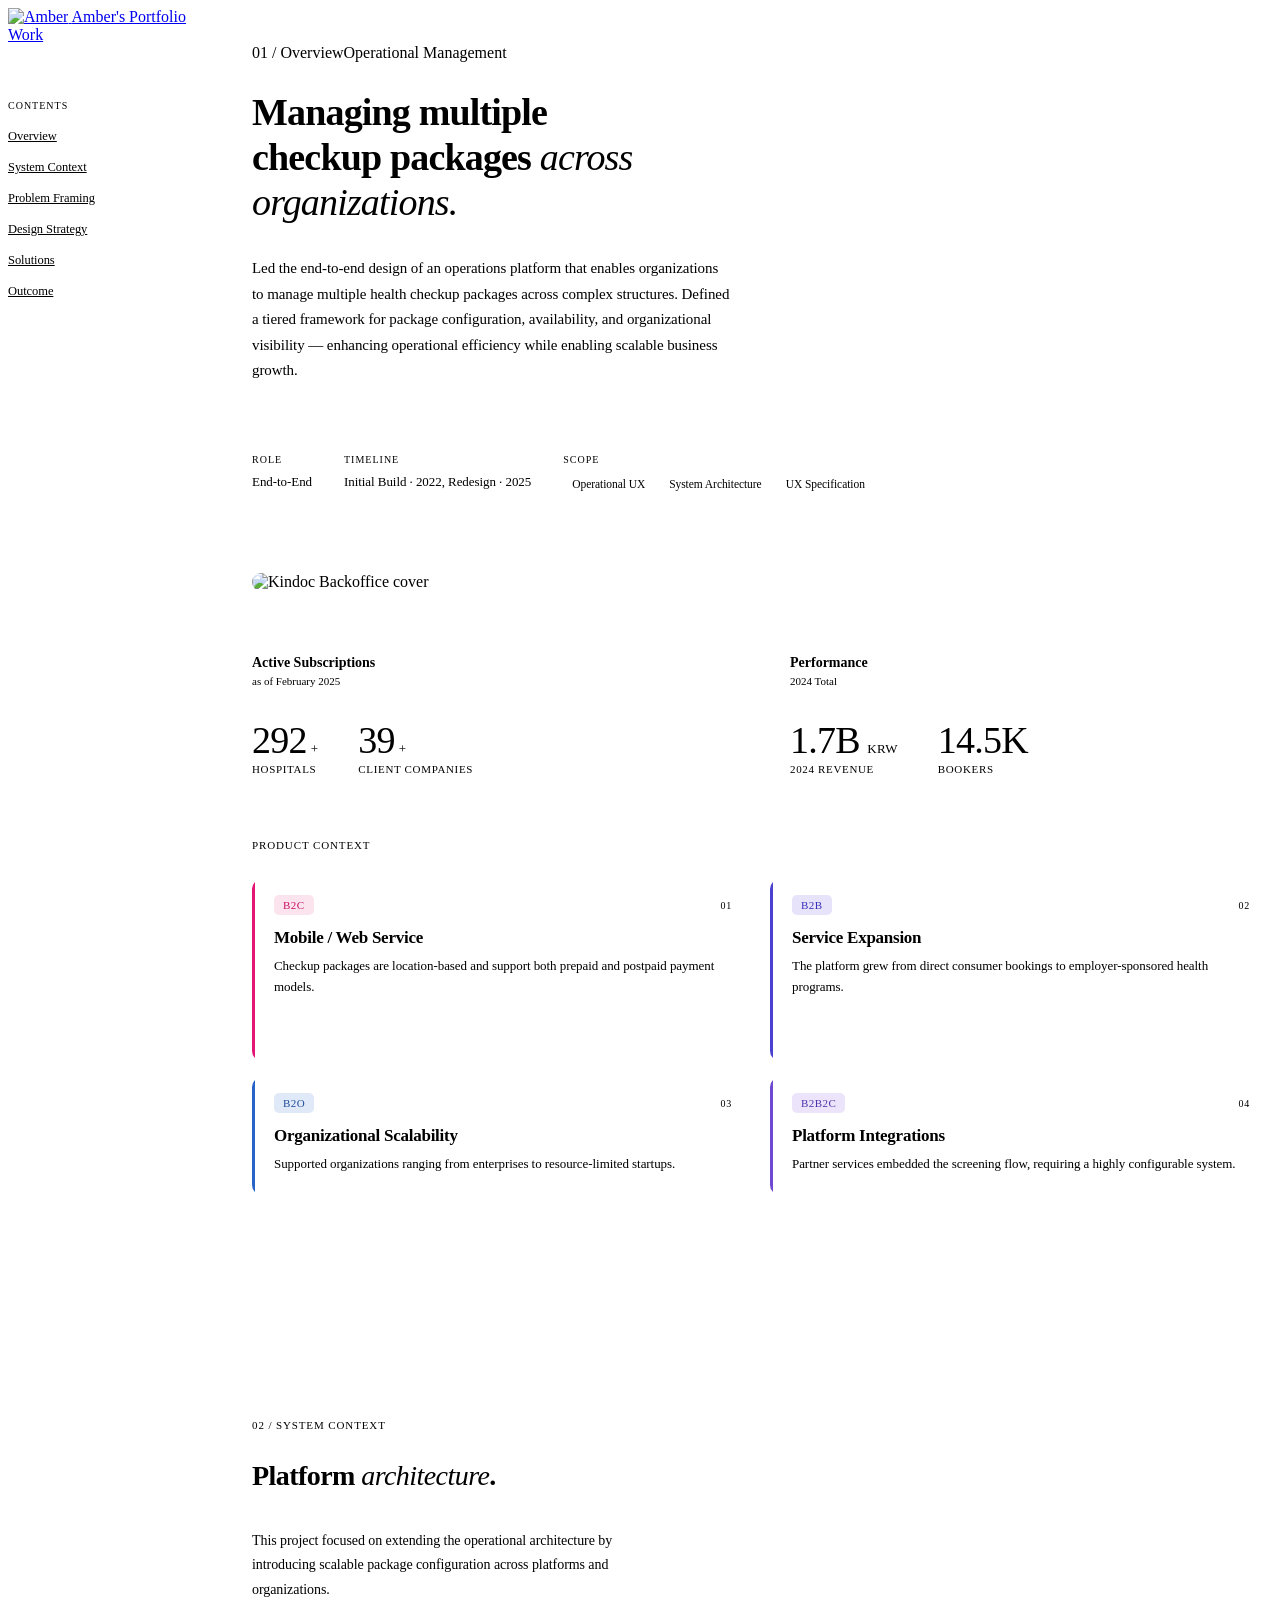
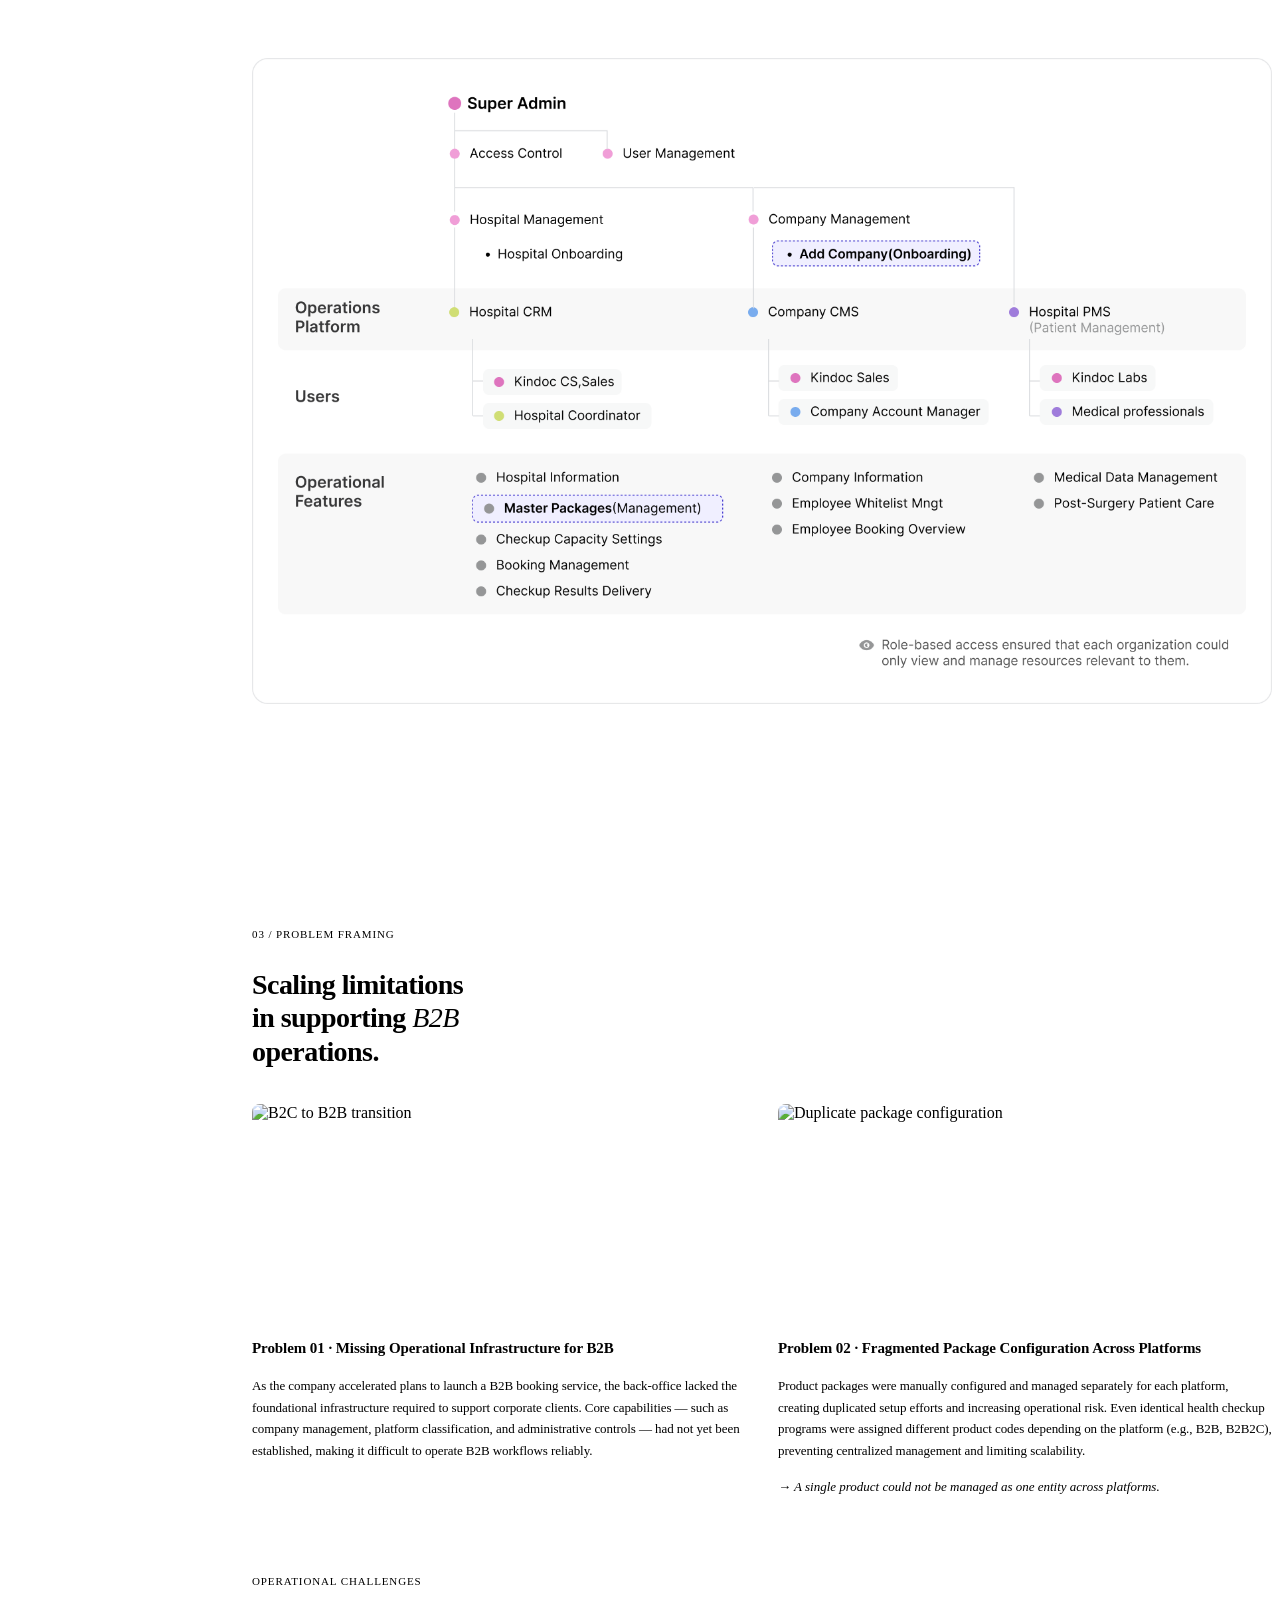
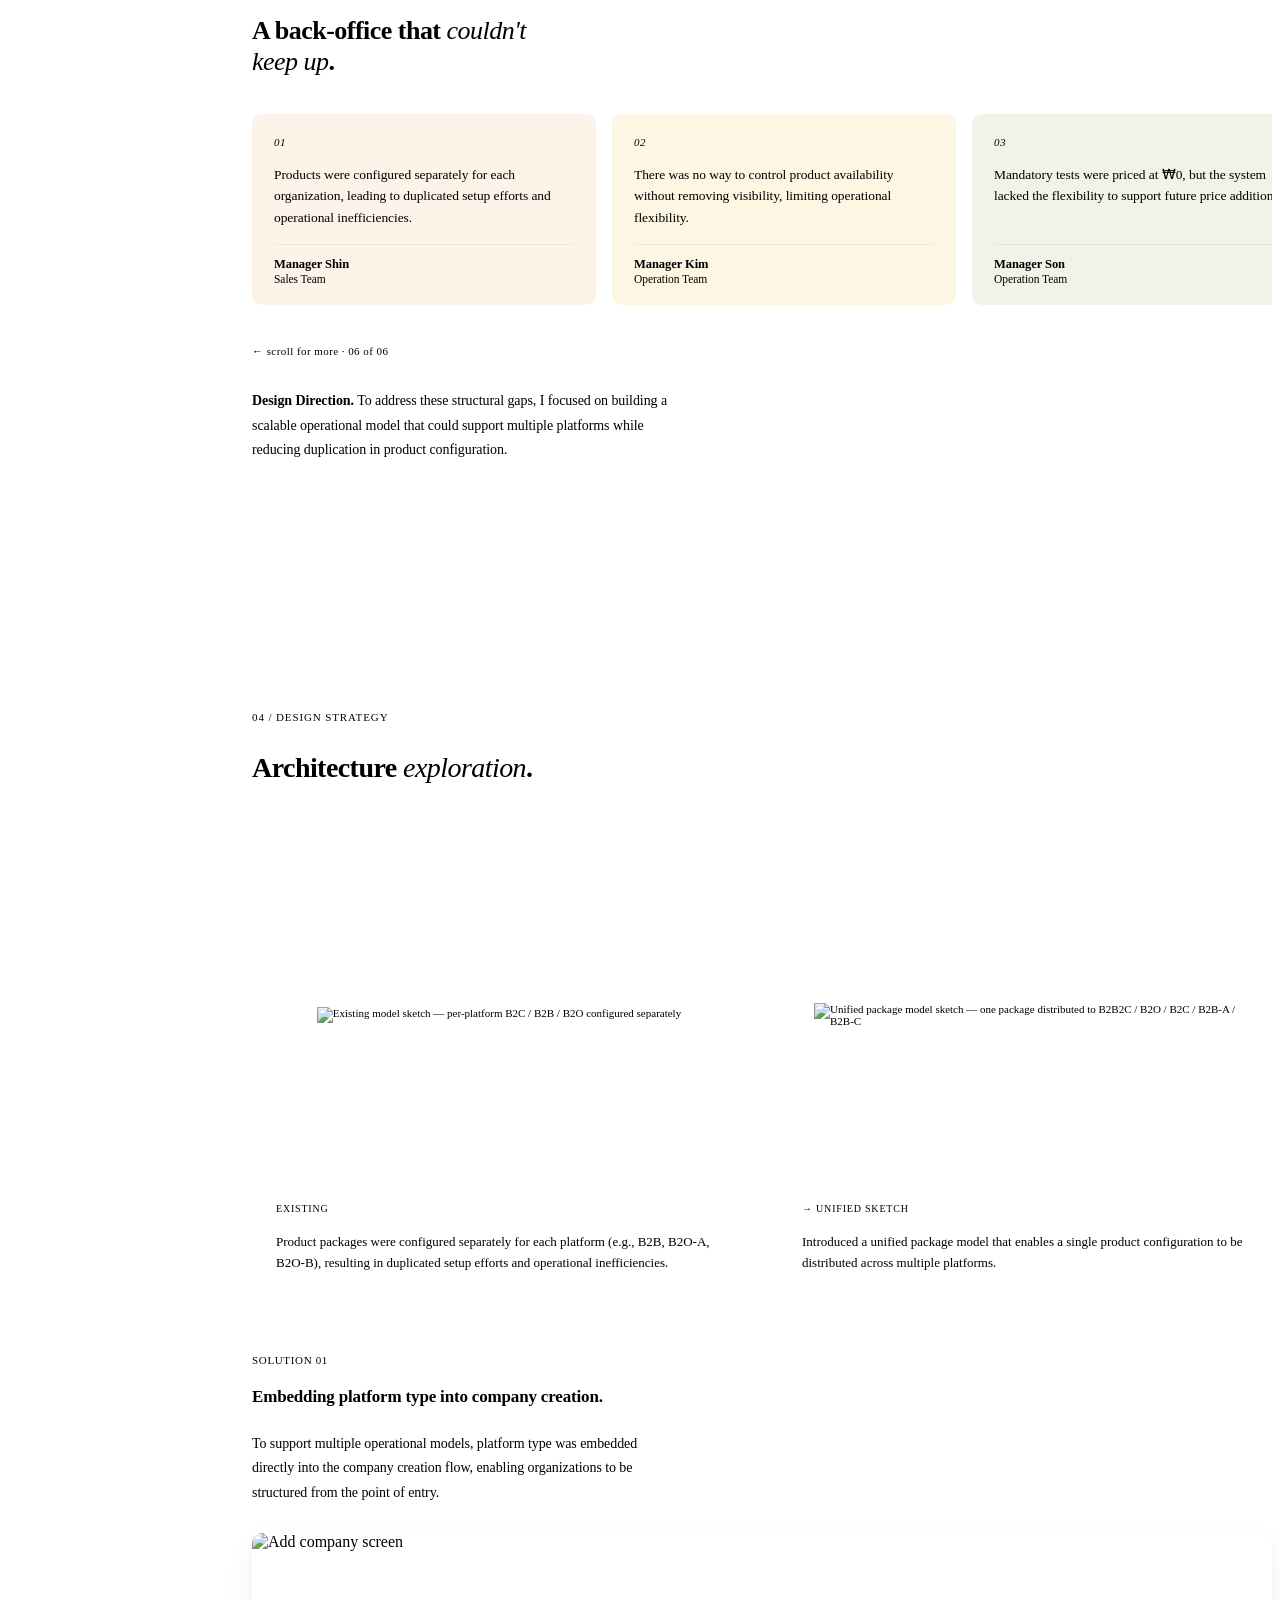
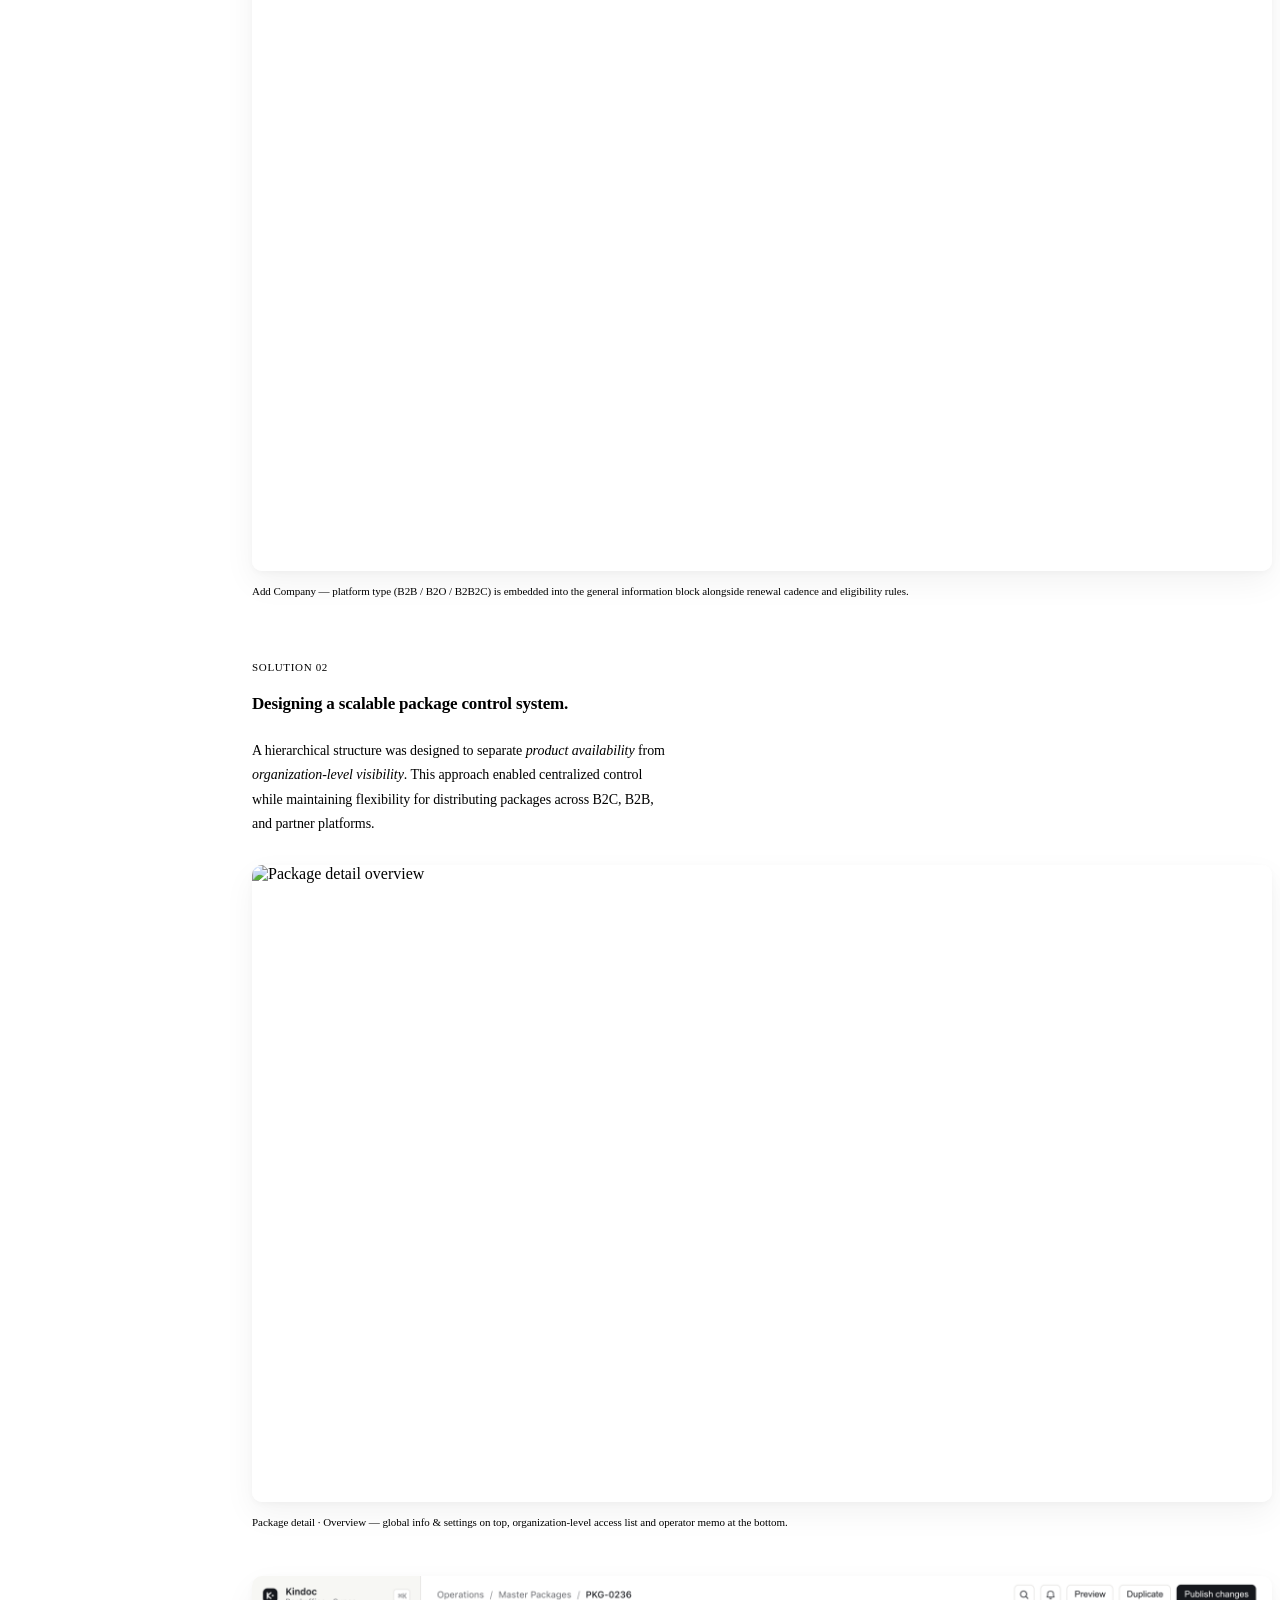
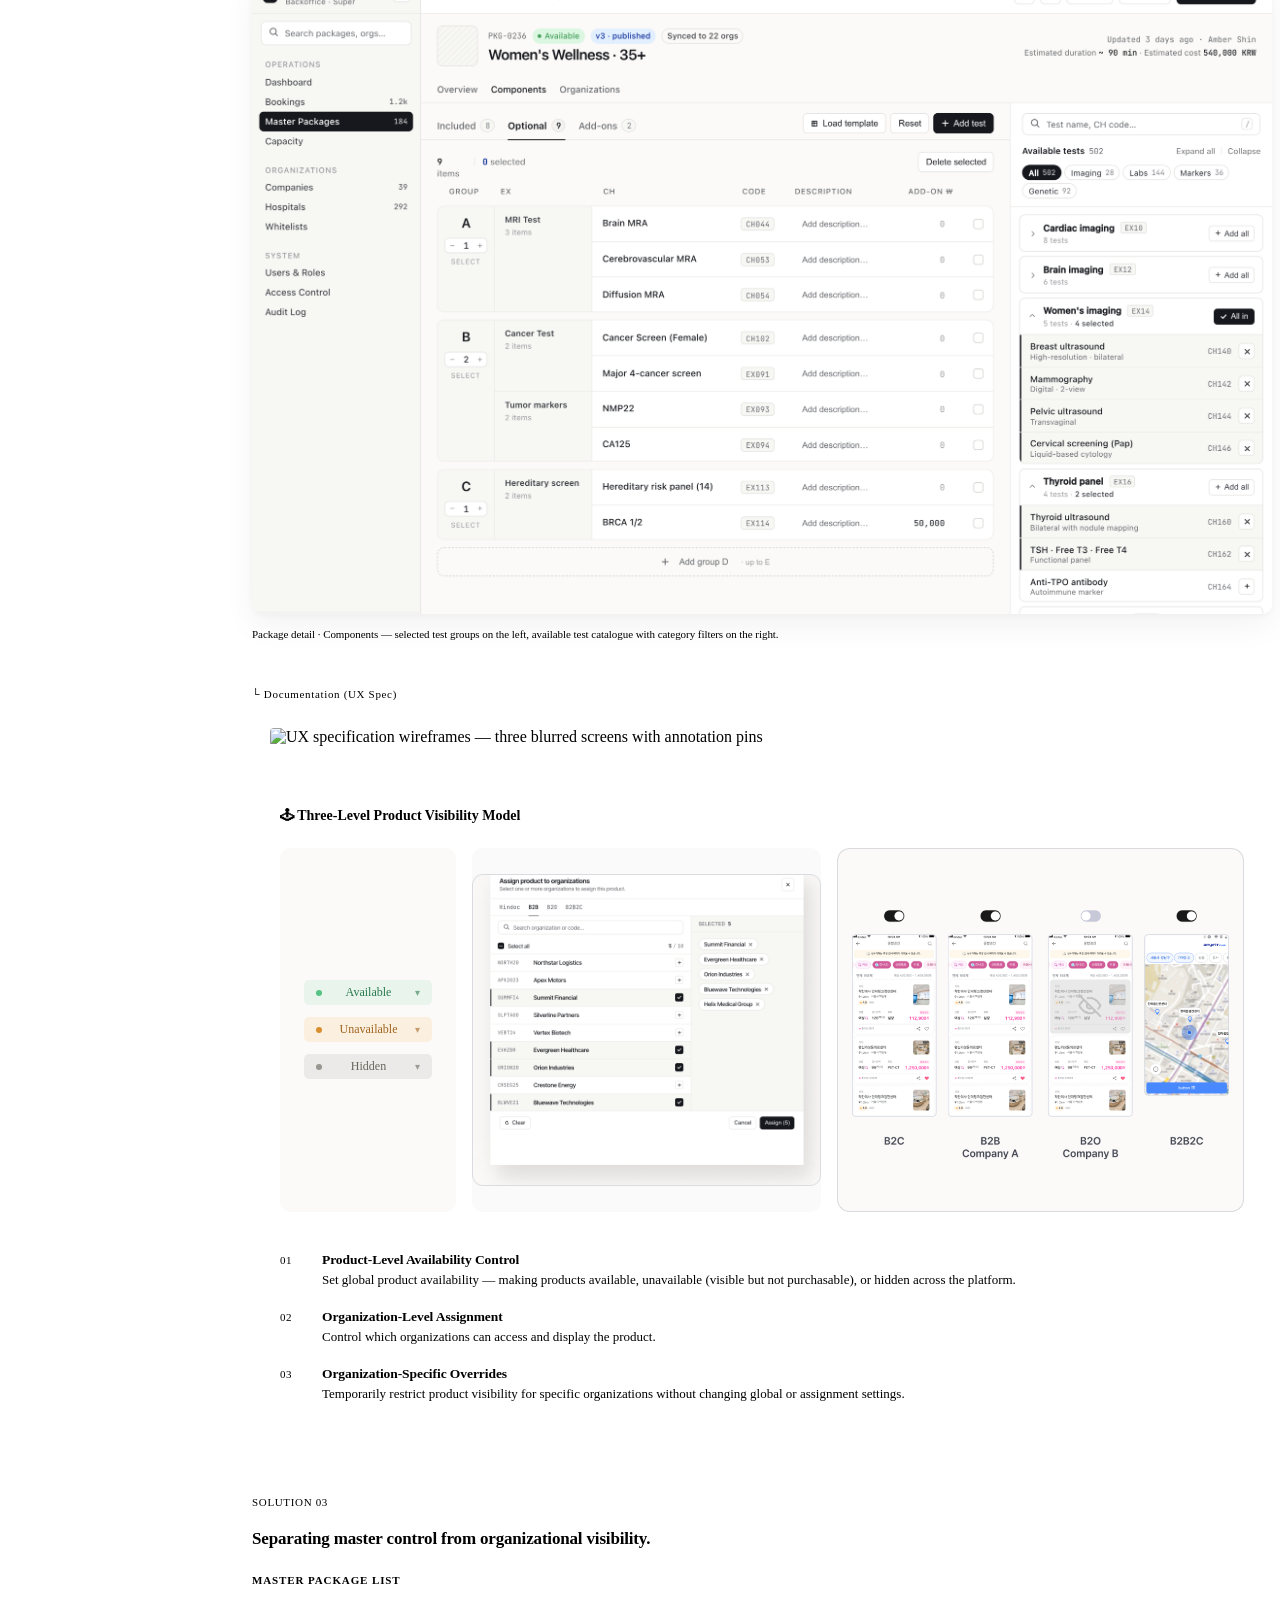
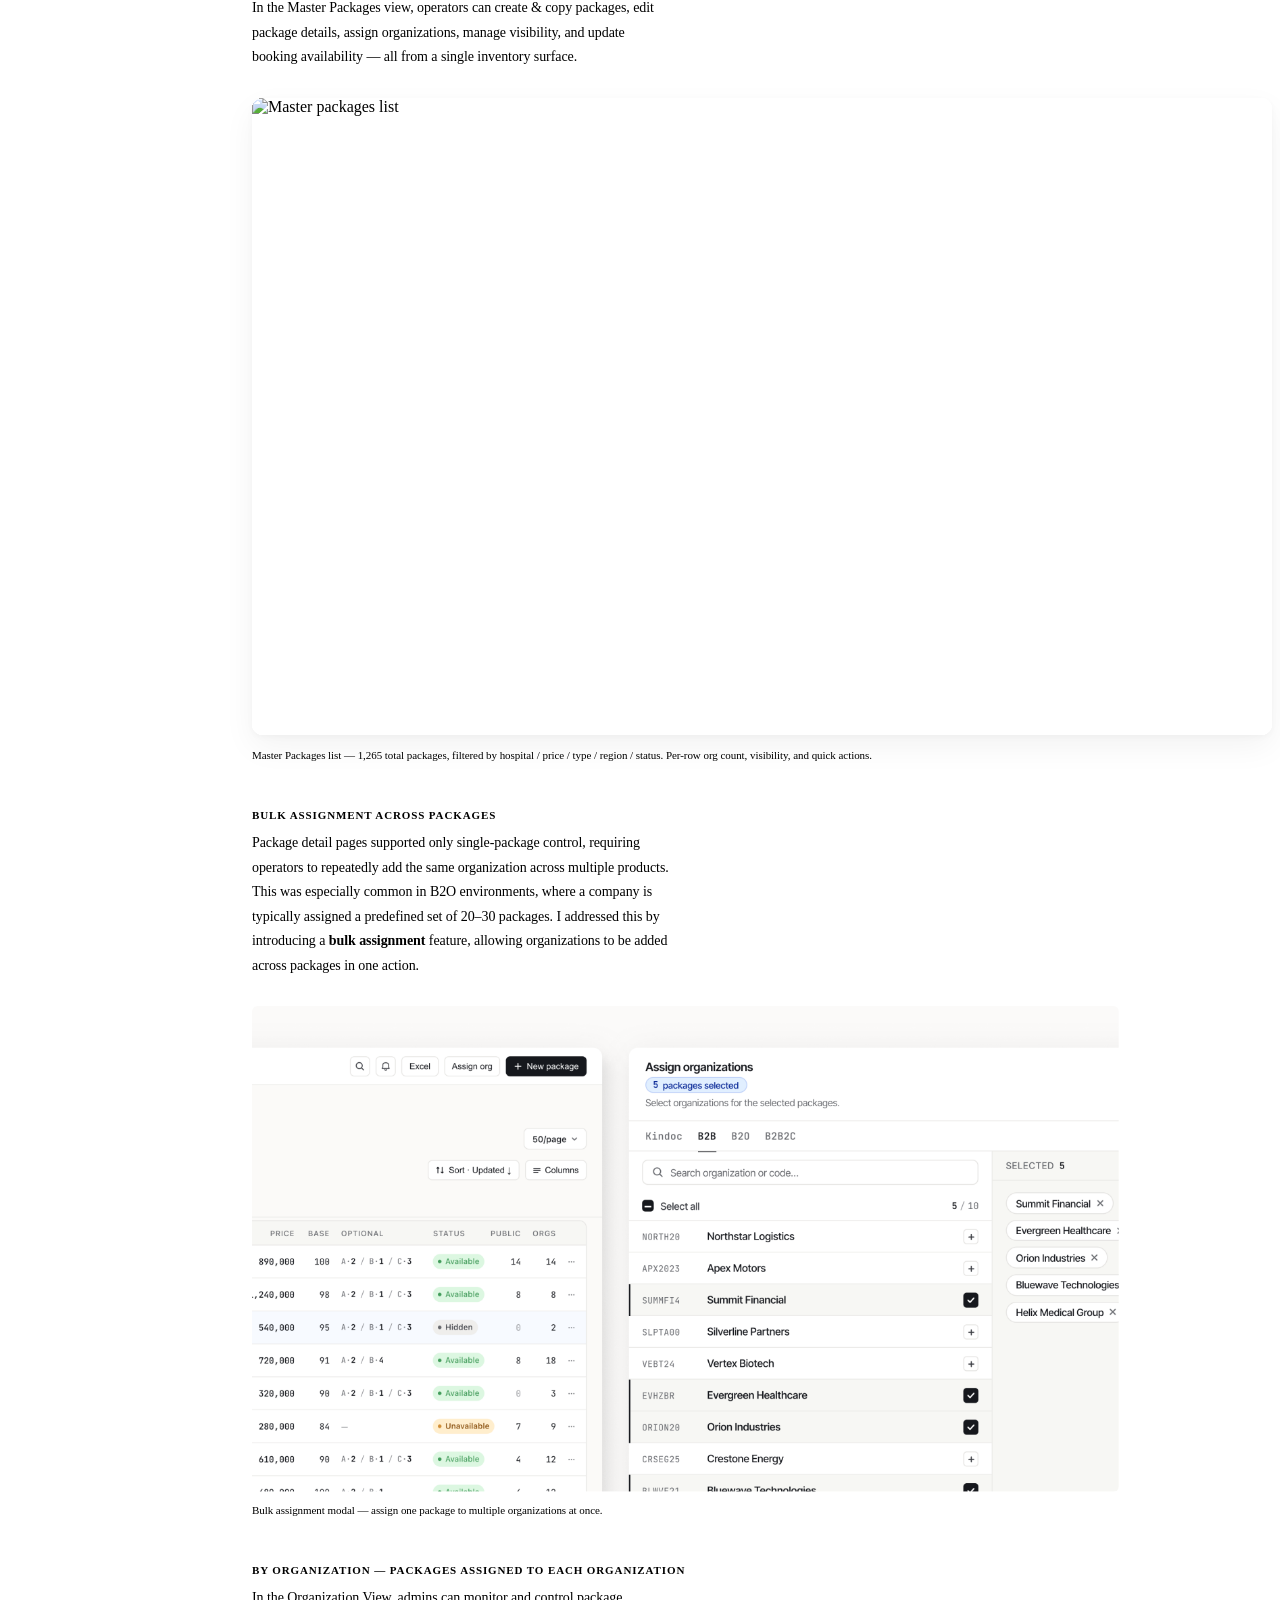
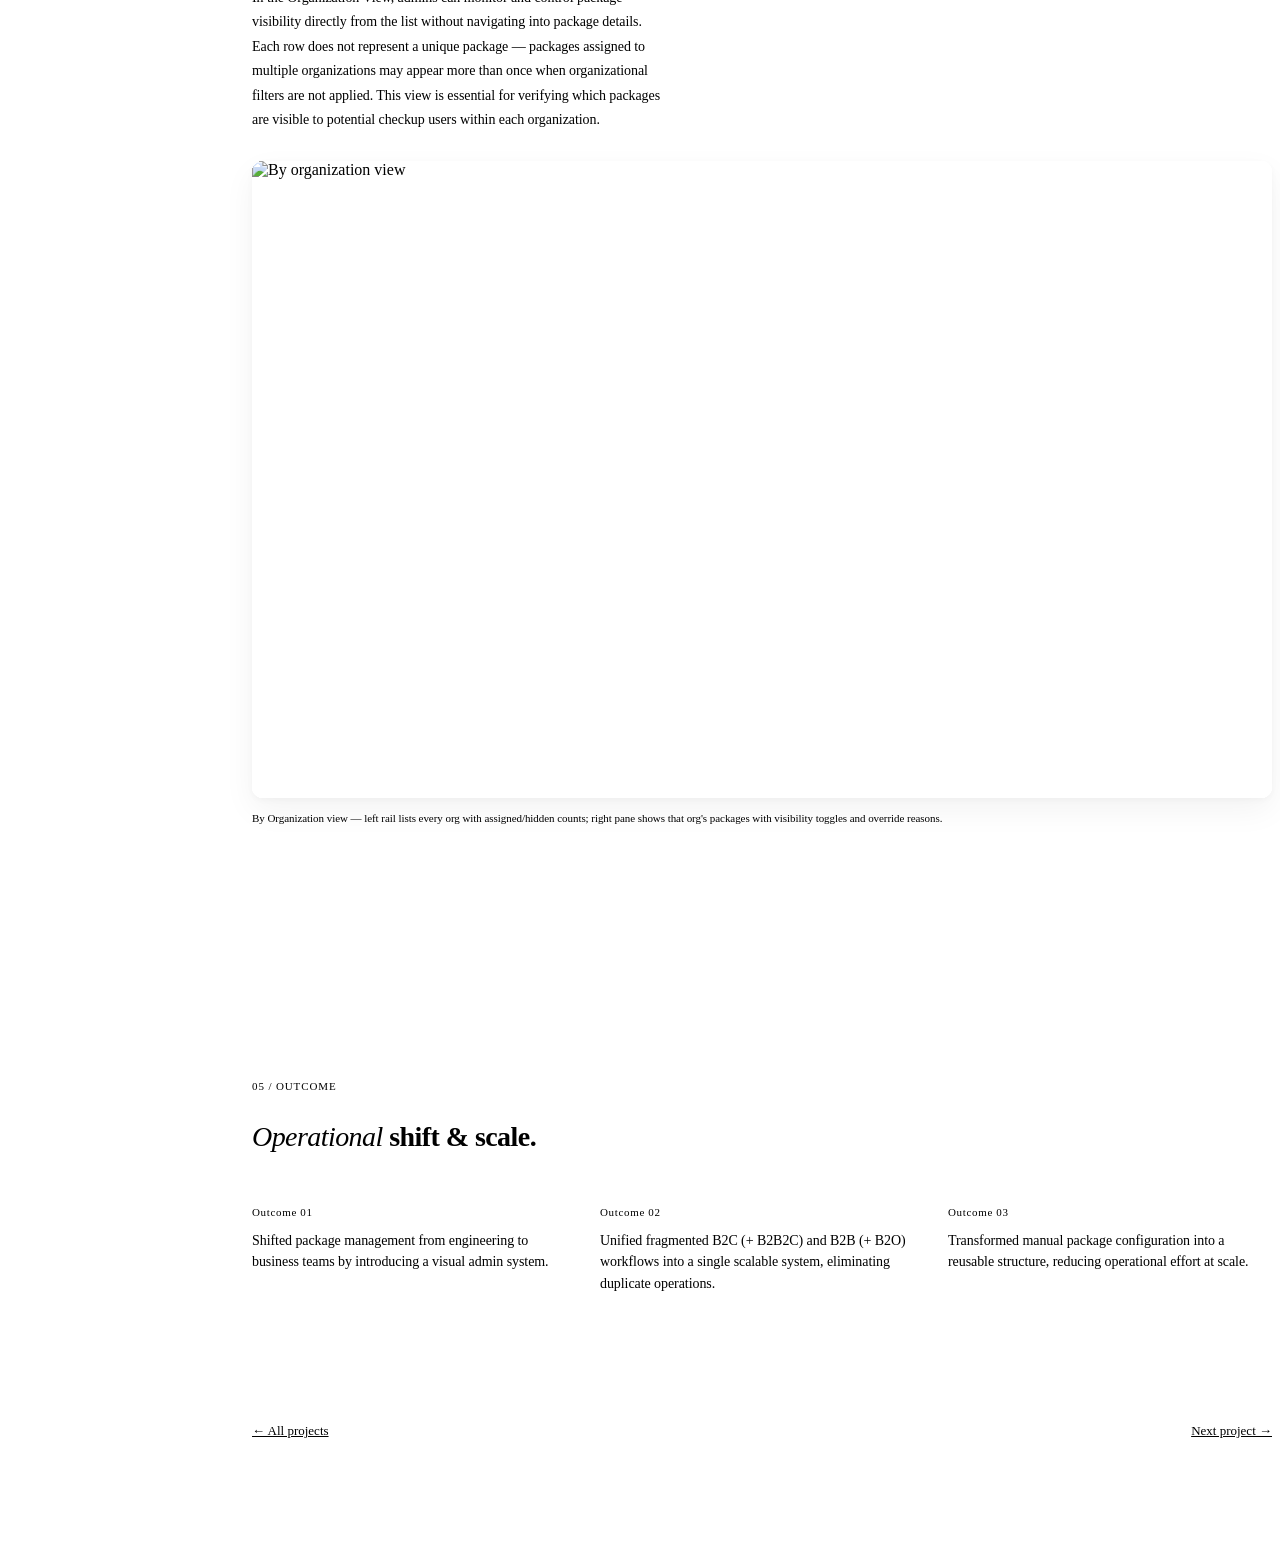
==== commit a3aa0c0a: "Update work-backoffice.html" ====
--- a/work-backoffice.html
+++ b/work-backoffice.html
@@ -61,7 +61,7 @@
           </div>
           <div class="case-meta__item">
             <span class="case-meta__label">Timeline</span>
-            <span class="case-meta__value">Jun 2022 — Sep 2022</span>
+            <span class="case-meta__value">Initial Build · 2022, Redesign · 2025</span>
           </div>
           <div class="case-meta__item case-meta__item--scope">
             <span class="case-meta__label">Scope</span>
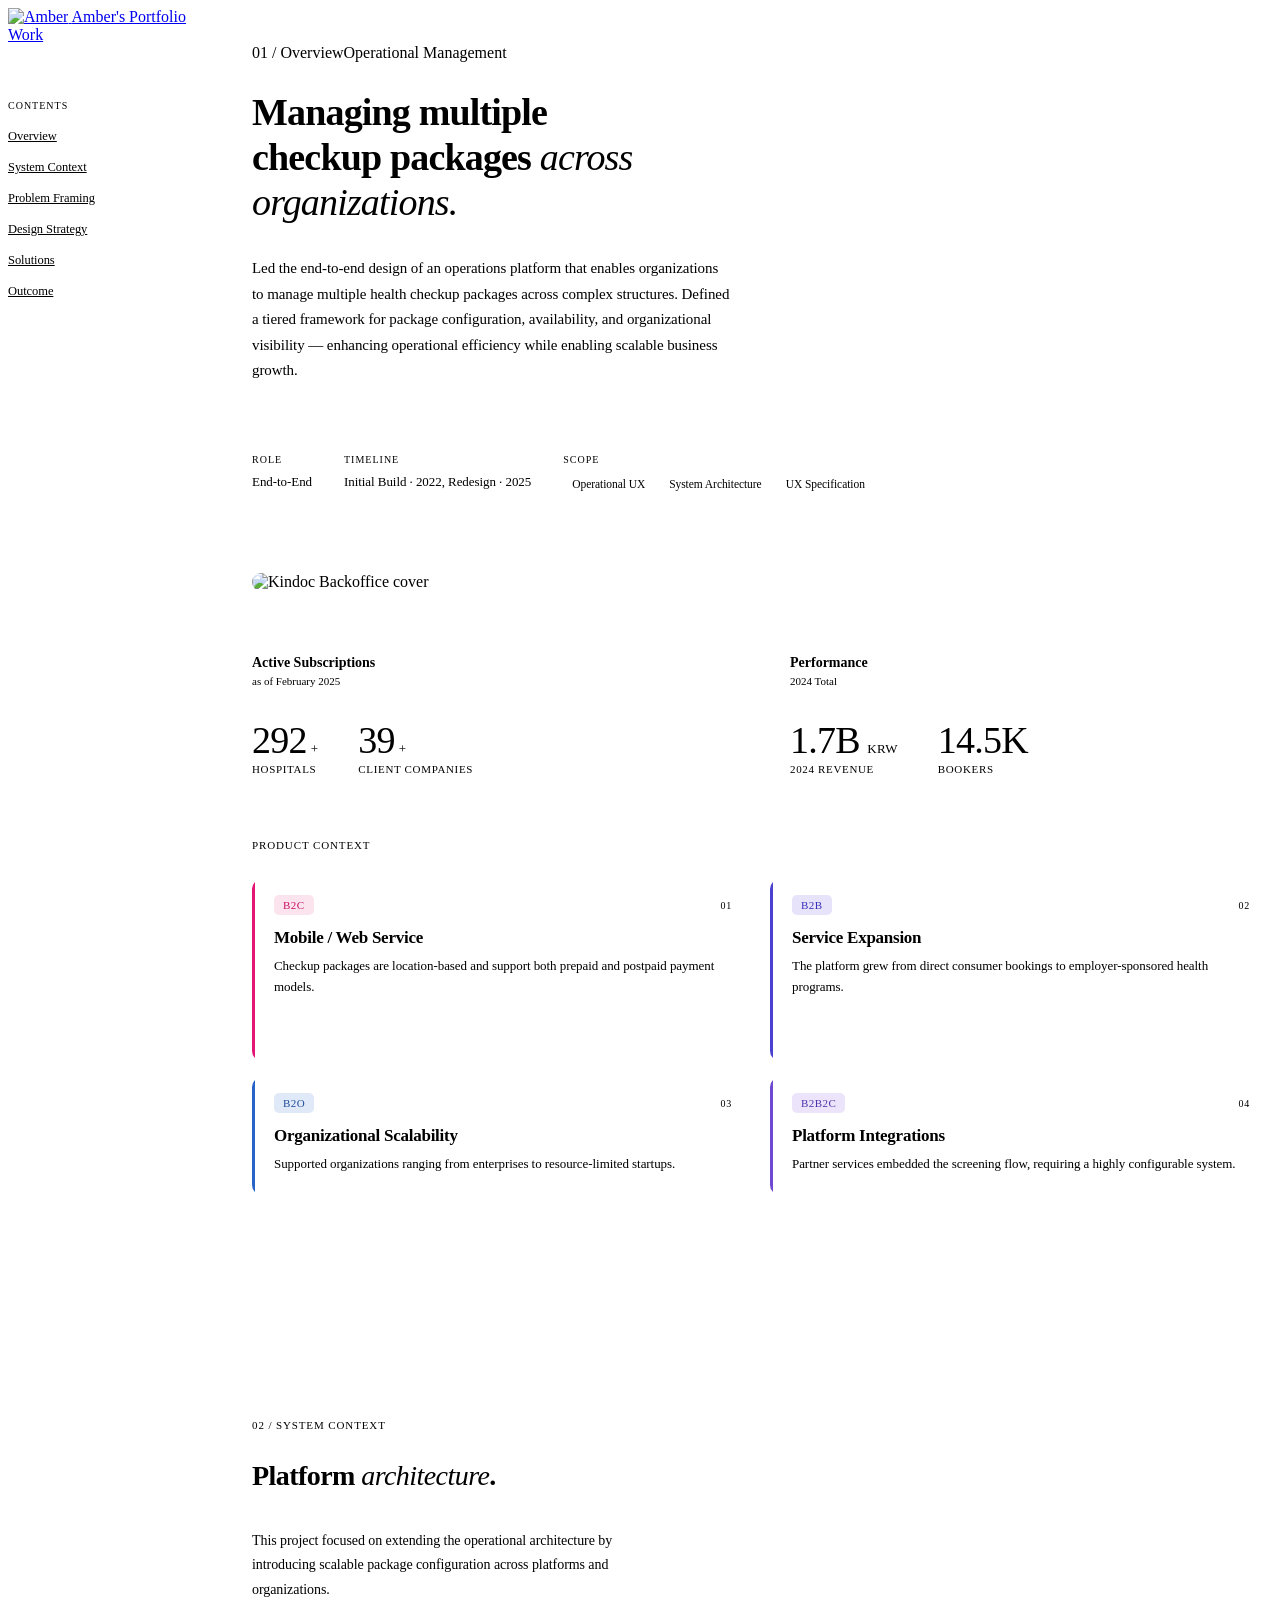
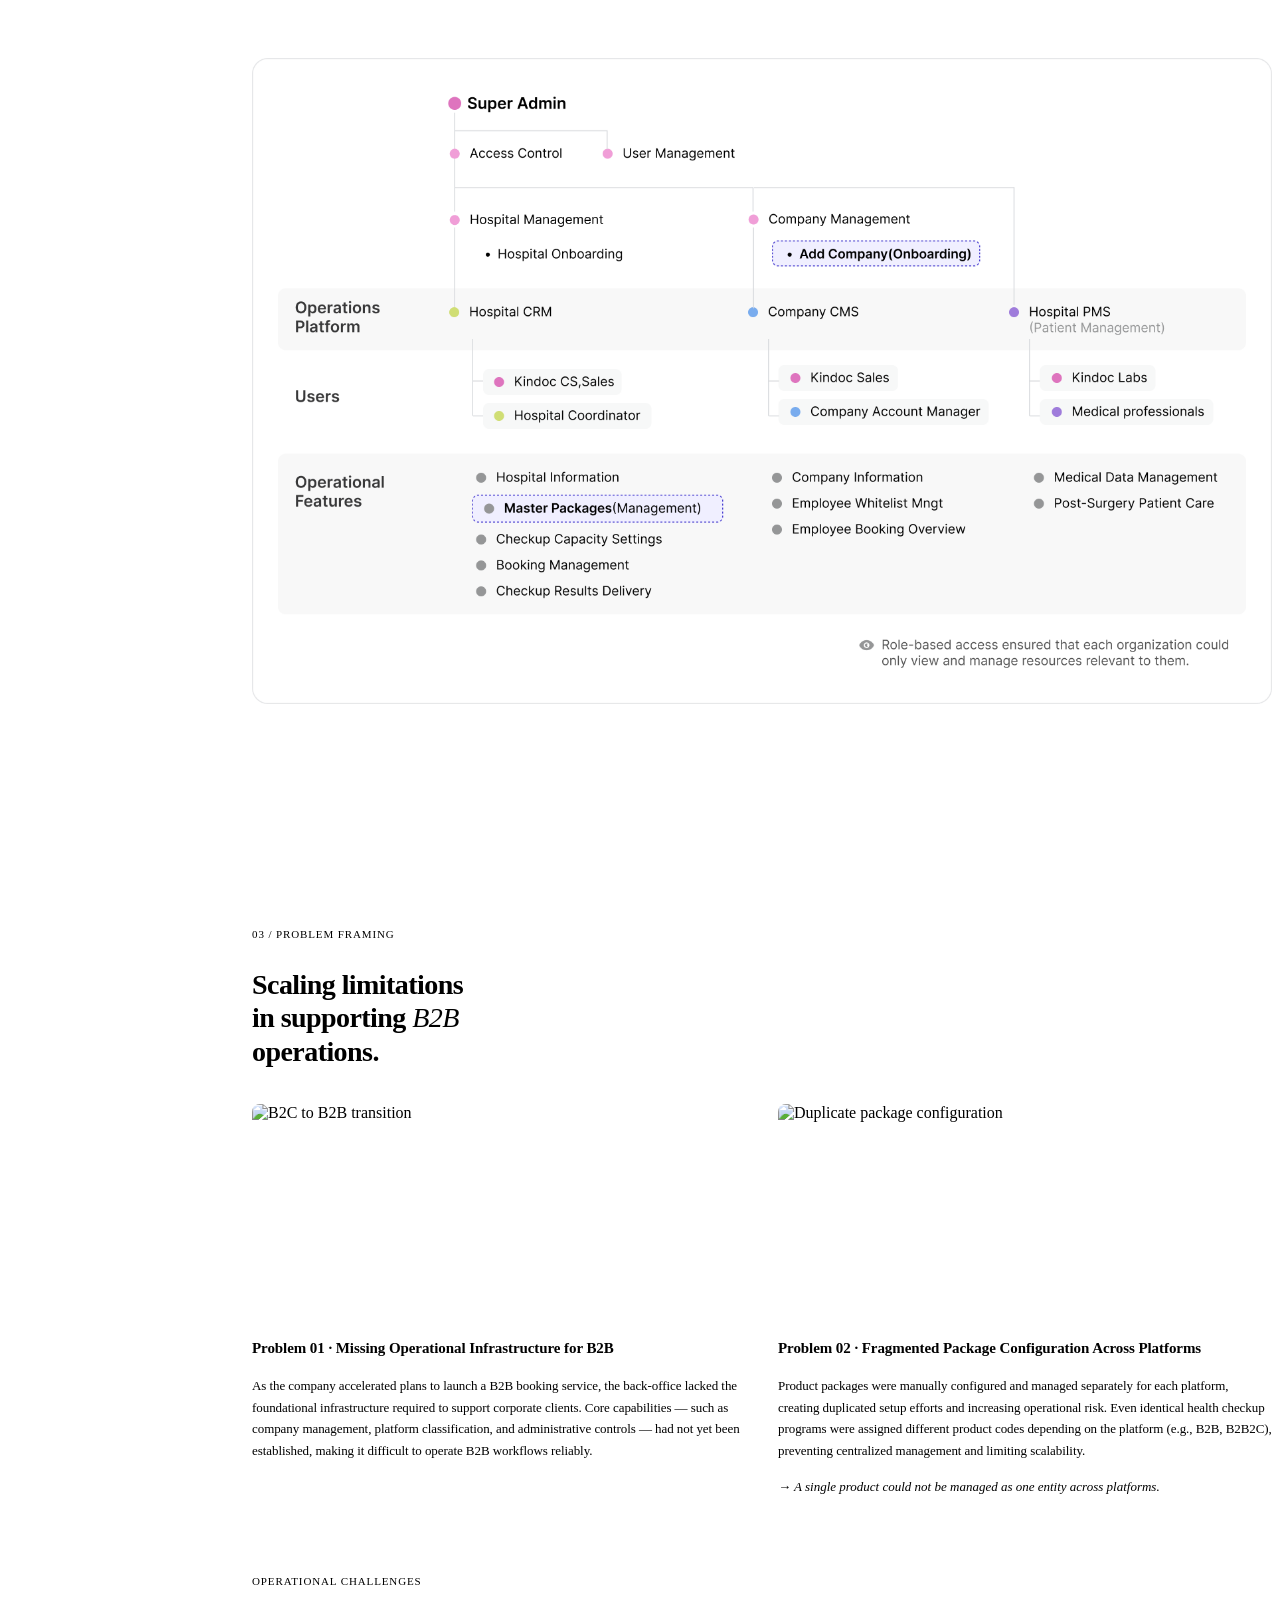
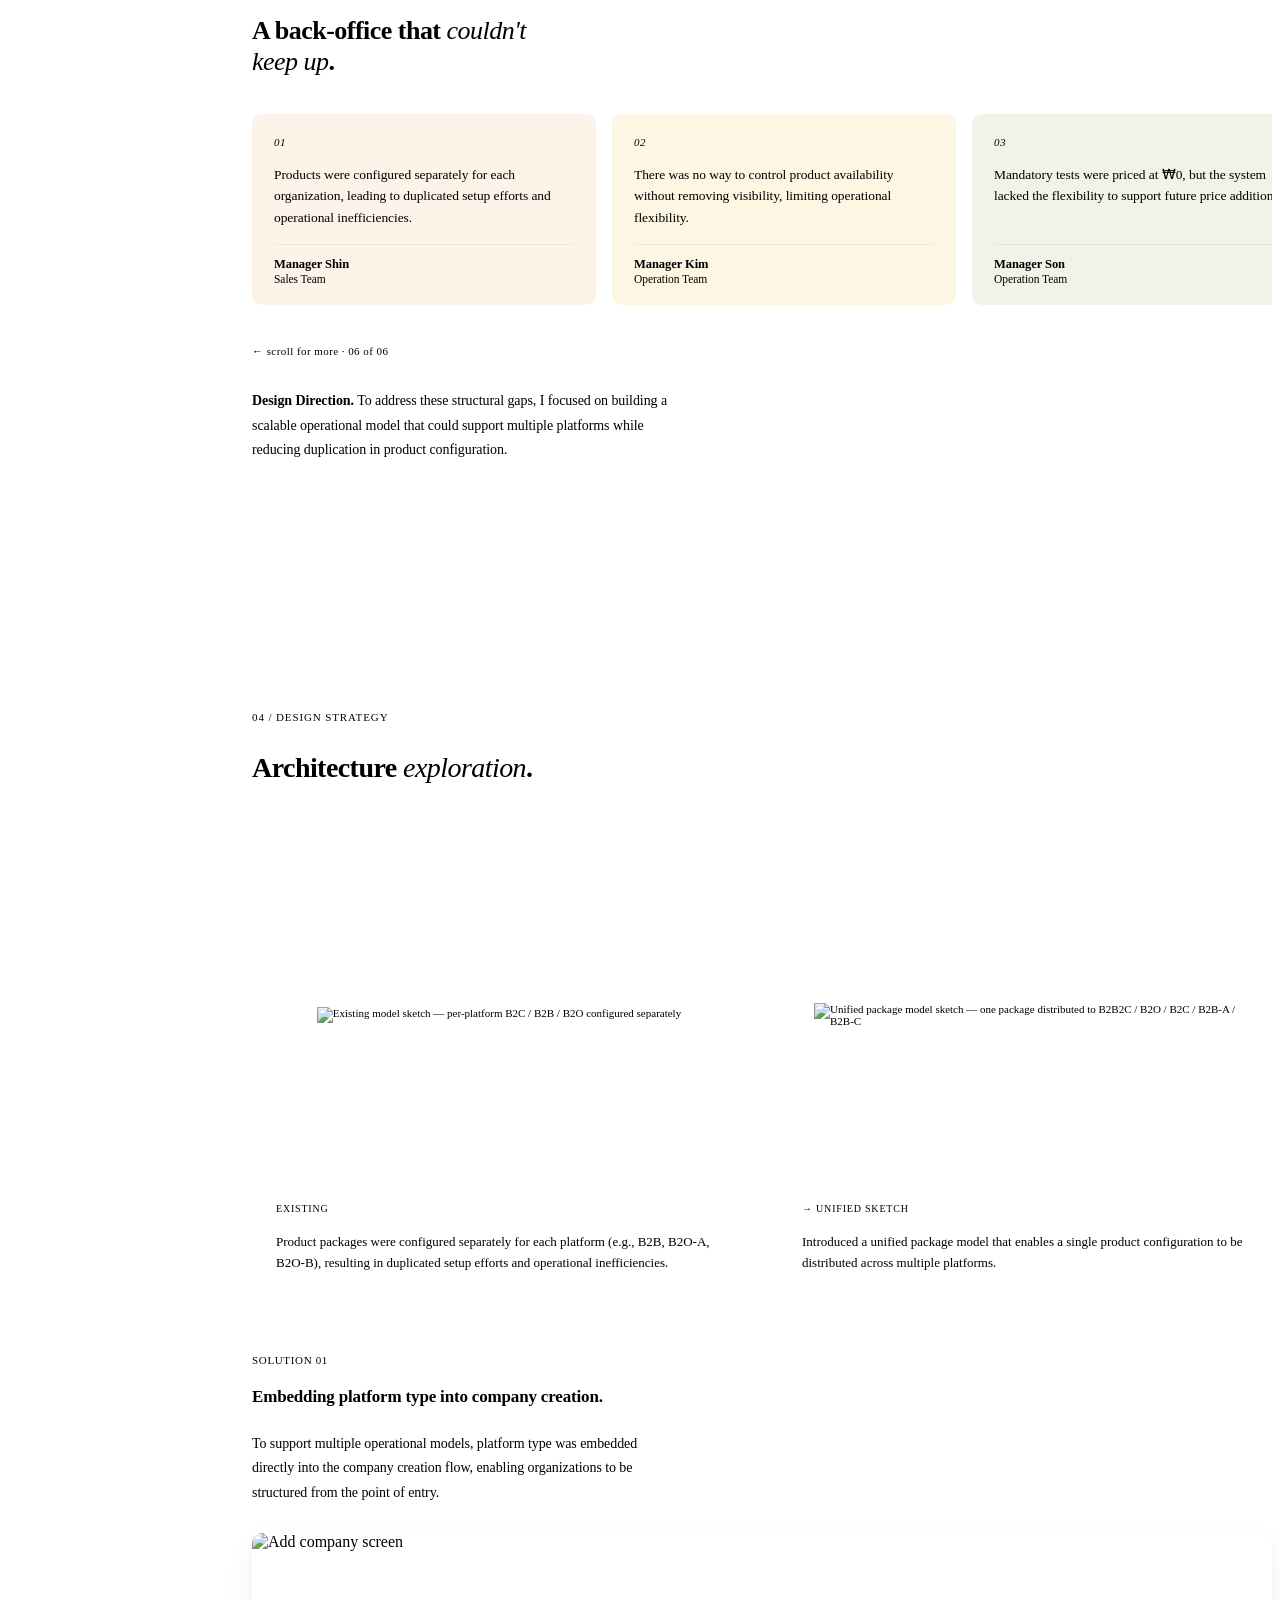
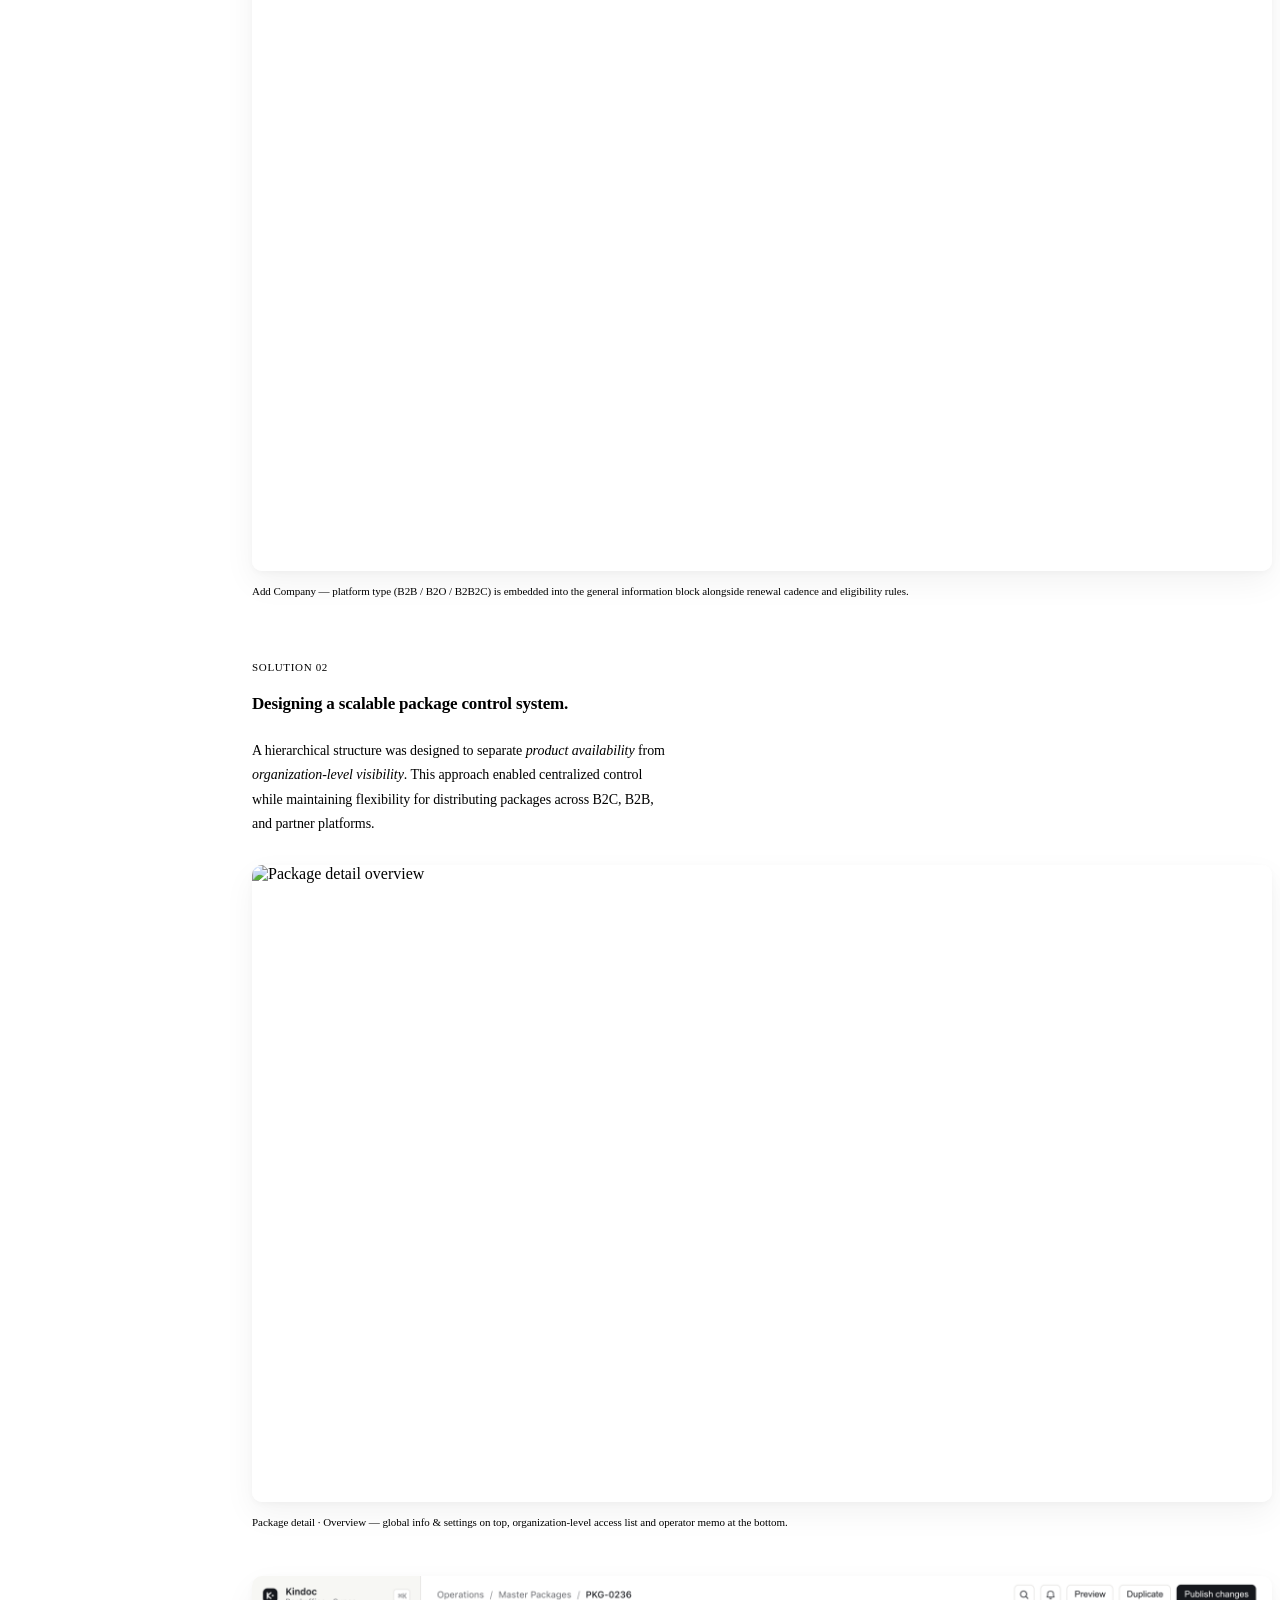
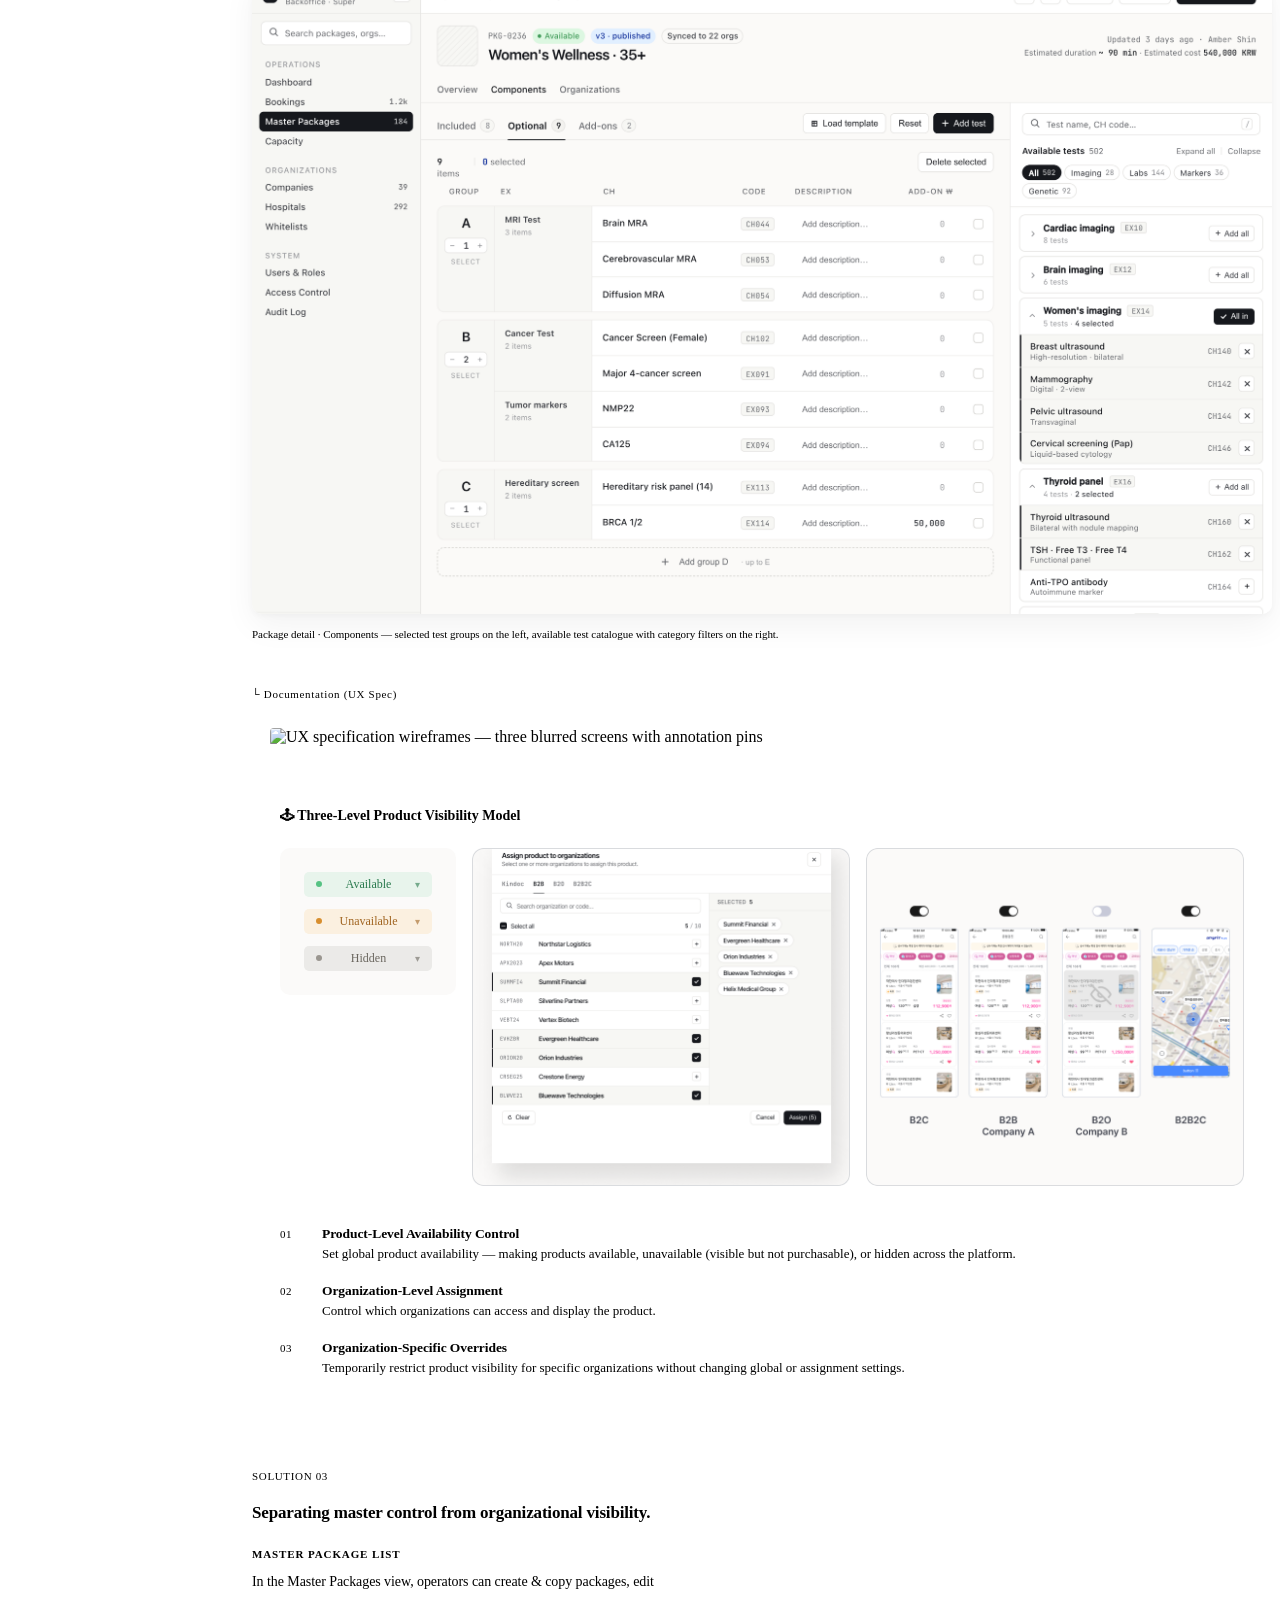
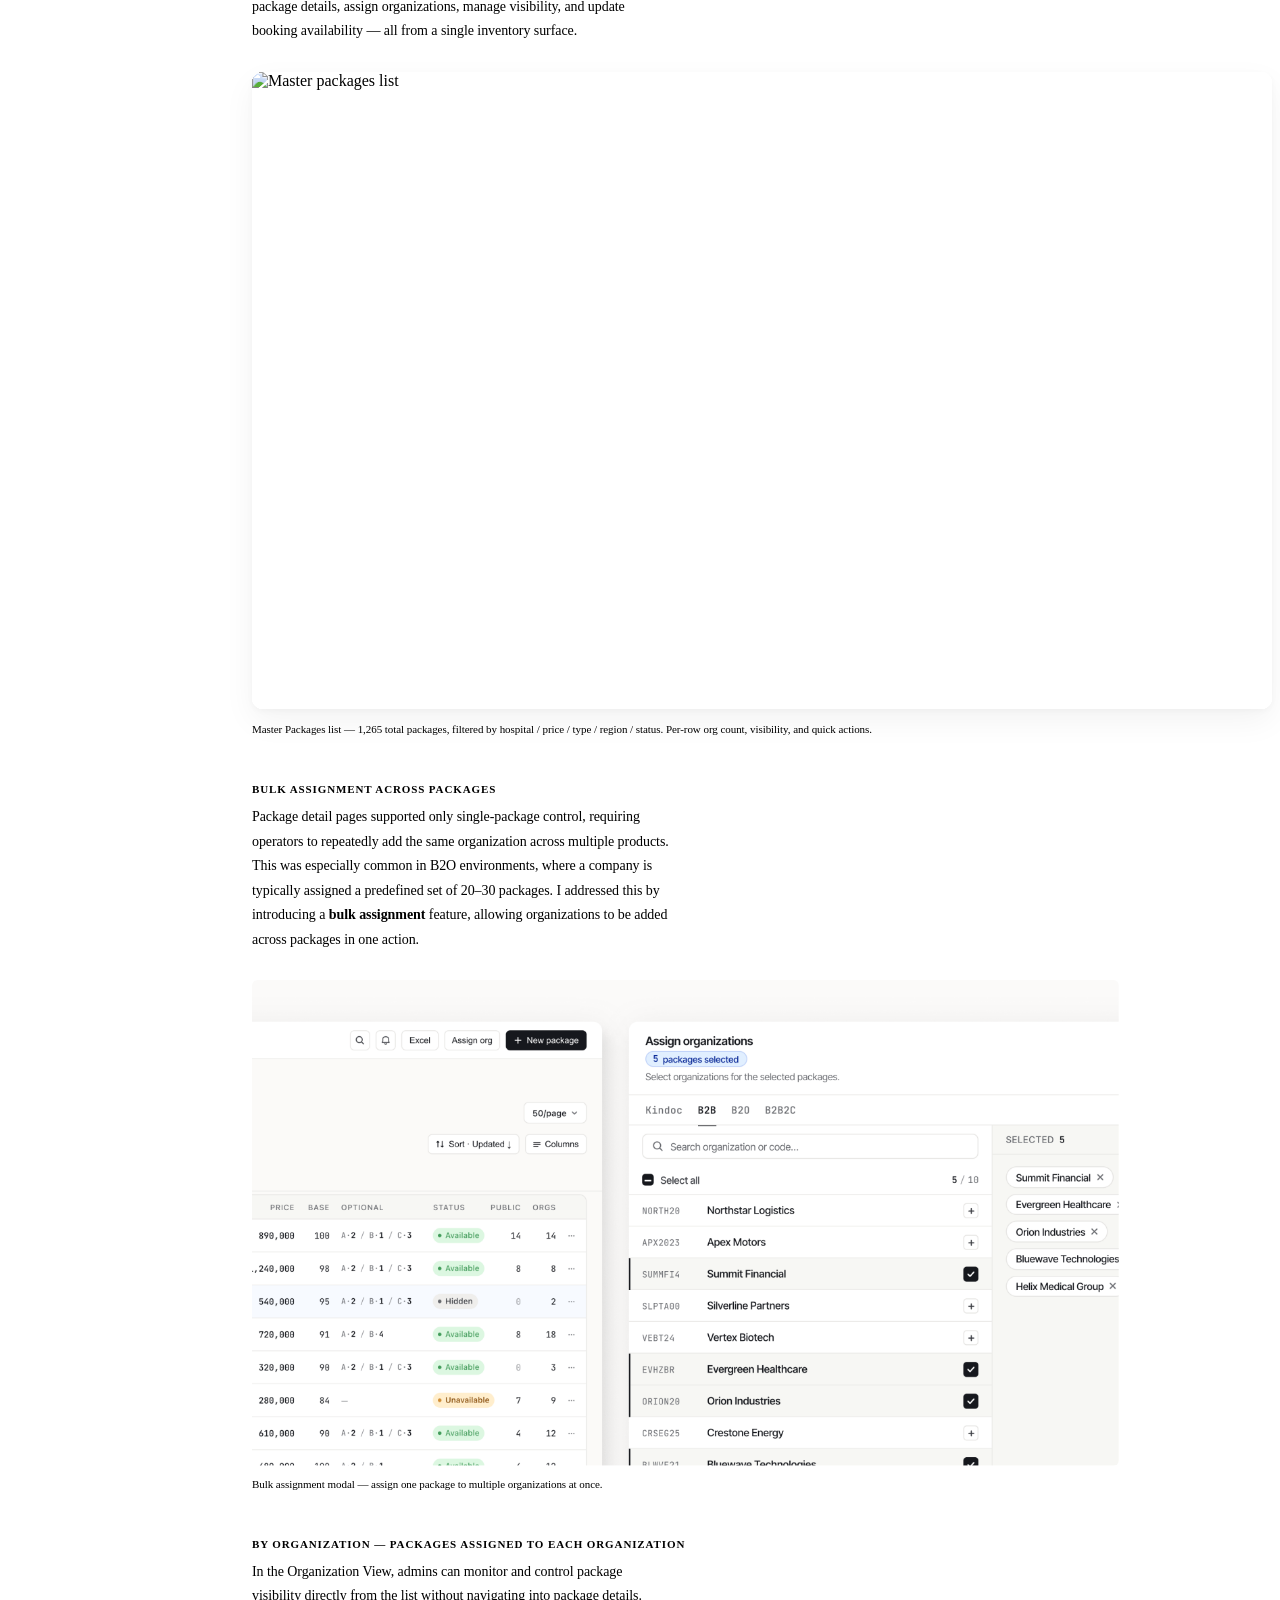
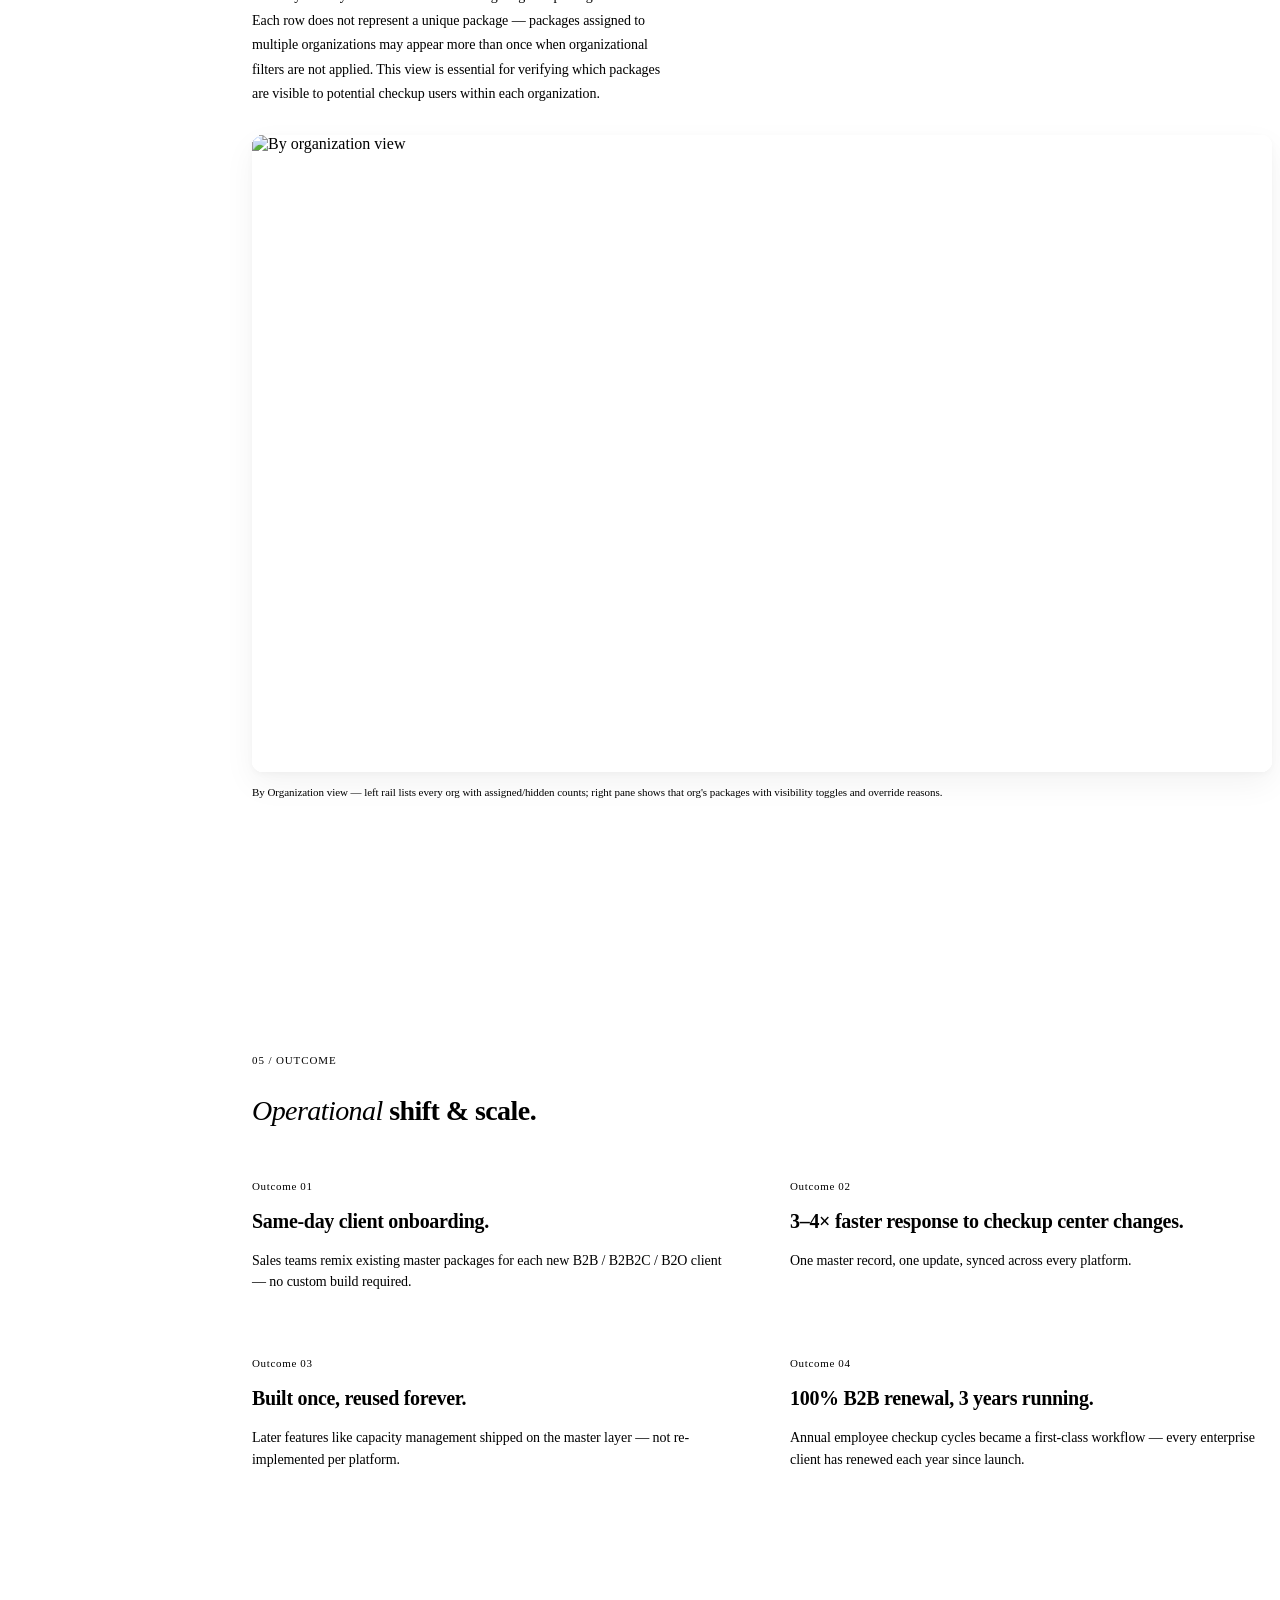
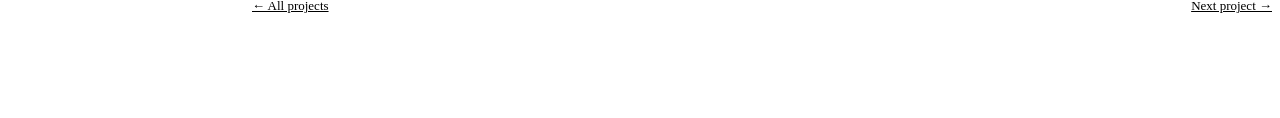
==== commit 288d7b52: "Update work-backoffice.html" ====
--- a/work-backoffice.html
+++ b/work-backoffice.html
@@ -447,26 +447,33 @@
         <div class="case-sect-eyebrow reveal">05 / Outcome</div>
         <h2 class="case-sect-title reveal" data-delay="1"><em>Operational</em> shift &amp; scale.</h2>
 
-        <div class="outcome-list">
+        <div class="outcome-list outcome-list--2col">
           <div class="outcome reveal">
             <span class="outcome__num">Outcome 01</span>
+            <h3 class="outcome__headline">Same-day client onboarding.</h3>
             <p class="outcome__body">
-              Shifted package management from engineering to business teams by introducing a
-              visual admin system.
+              Sales teams remix existing master packages for each new B2B / B2B2C / B2O client — no custom build required.
             </p>
           </div>
           <div class="outcome reveal" data-delay="1">
             <span class="outcome__num">Outcome 02</span>
+            <h3 class="outcome__headline">3–4× faster response to checkup center changes.</h3>
             <p class="outcome__body">
-              Unified fragmented B2C (+ B2B2C) and B2B (+ B2O) workflows into a single scalable
-              system, eliminating duplicate operations.
+              One master record, one update, synced across every platform.
             </p>
           </div>
           <div class="outcome reveal" data-delay="2">
             <span class="outcome__num">Outcome 03</span>
+            <h3 class="outcome__headline">Built once, reused forever.</h3>
             <p class="outcome__body">
-              Transformed manual package configuration into a reusable structure, reducing
-              operational effort at scale.
+              Later features like capacity management shipped on the master layer — not re-implemented per platform.
+            </p>
+          </div>
+          <div class="outcome reveal" data-delay="3">
+            <span class="outcome__num">Outcome 04</span>
+            <h3 class="outcome__headline">100% B2B renewal, 3 years running.</h3>
+            <p class="outcome__body">
+              Annual employee checkup cycles became a first-class workflow — every enterprise client has renewed each year since launch.
             </p>
           </div>
         </div>
--- a/assets/css/case.css
+++ b/assets/css/case.css
@@ -736,6 +736,10 @@
   grid-template-columns: repeat(3, 1fr);
   gap: 24px;
 }
+.outcome-list--2col {
+  grid-template-columns: repeat(2, 1fr);
+  gap: 48px 56px;
+}
 .outcome {
   padding-top: 16px;
   border-top: 1px solid var(--fg);
@@ -748,6 +752,15 @@
   font-size: 11px;
   letter-spacing: 0.06em;
   color: var(--accent);
+}
+.outcome__headline {
+  font-family: 'DM Sans', var(--font-sans);
+  font-size: 20px;
+  font-weight: 600;
+  line-height: 1.3;
+  letter-spacing: -0.015em;
+  color: var(--fg);
+  margin: 4px 0 4px 0;
 }
 .outcome__body {
   font-family: 'DM Sans', var(--font-sans);
@@ -801,6 +814,8 @@
   .case-stats { grid-template-columns: 1fr; gap: 32px; }
   .problem-grid, .explore { gap: 24px; }
   .outcome-list { grid-template-columns: 1fr; gap: 28px; }
+  .outcome-list--2col { grid-template-columns: 1fr; gap: 28px; }
+  .outcome__headline { font-size: 18px; }
   .challenges { gap: 12px; }
   .challenge { flex: 0 0 280px; }
 }
@@ -819,10 +834,10 @@
 /* ===== Levels — 3-column showcase ===== */
 .levels__showcase {
   display: grid;
-  grid-template-columns: minmax(176px, 0.6fr) 1.2fr 1.4fr;
+  grid-template-columns: minmax(176px, 0.6fr) 1.4fr 1.4fr;
   gap: 16px;
   margin: 24px 0 40px;
-  align-items: stretch;
+  align-items: start;
 }
 
 .levels__card {
@@ -838,7 +853,7 @@
   background: #FBFAF9;
   padding: 24px 24px;
   border: 1px solid var(--line-2);
-  border-radius: 10;
+  border-radius: 10px;
 }
 
 .levels__card--modal {
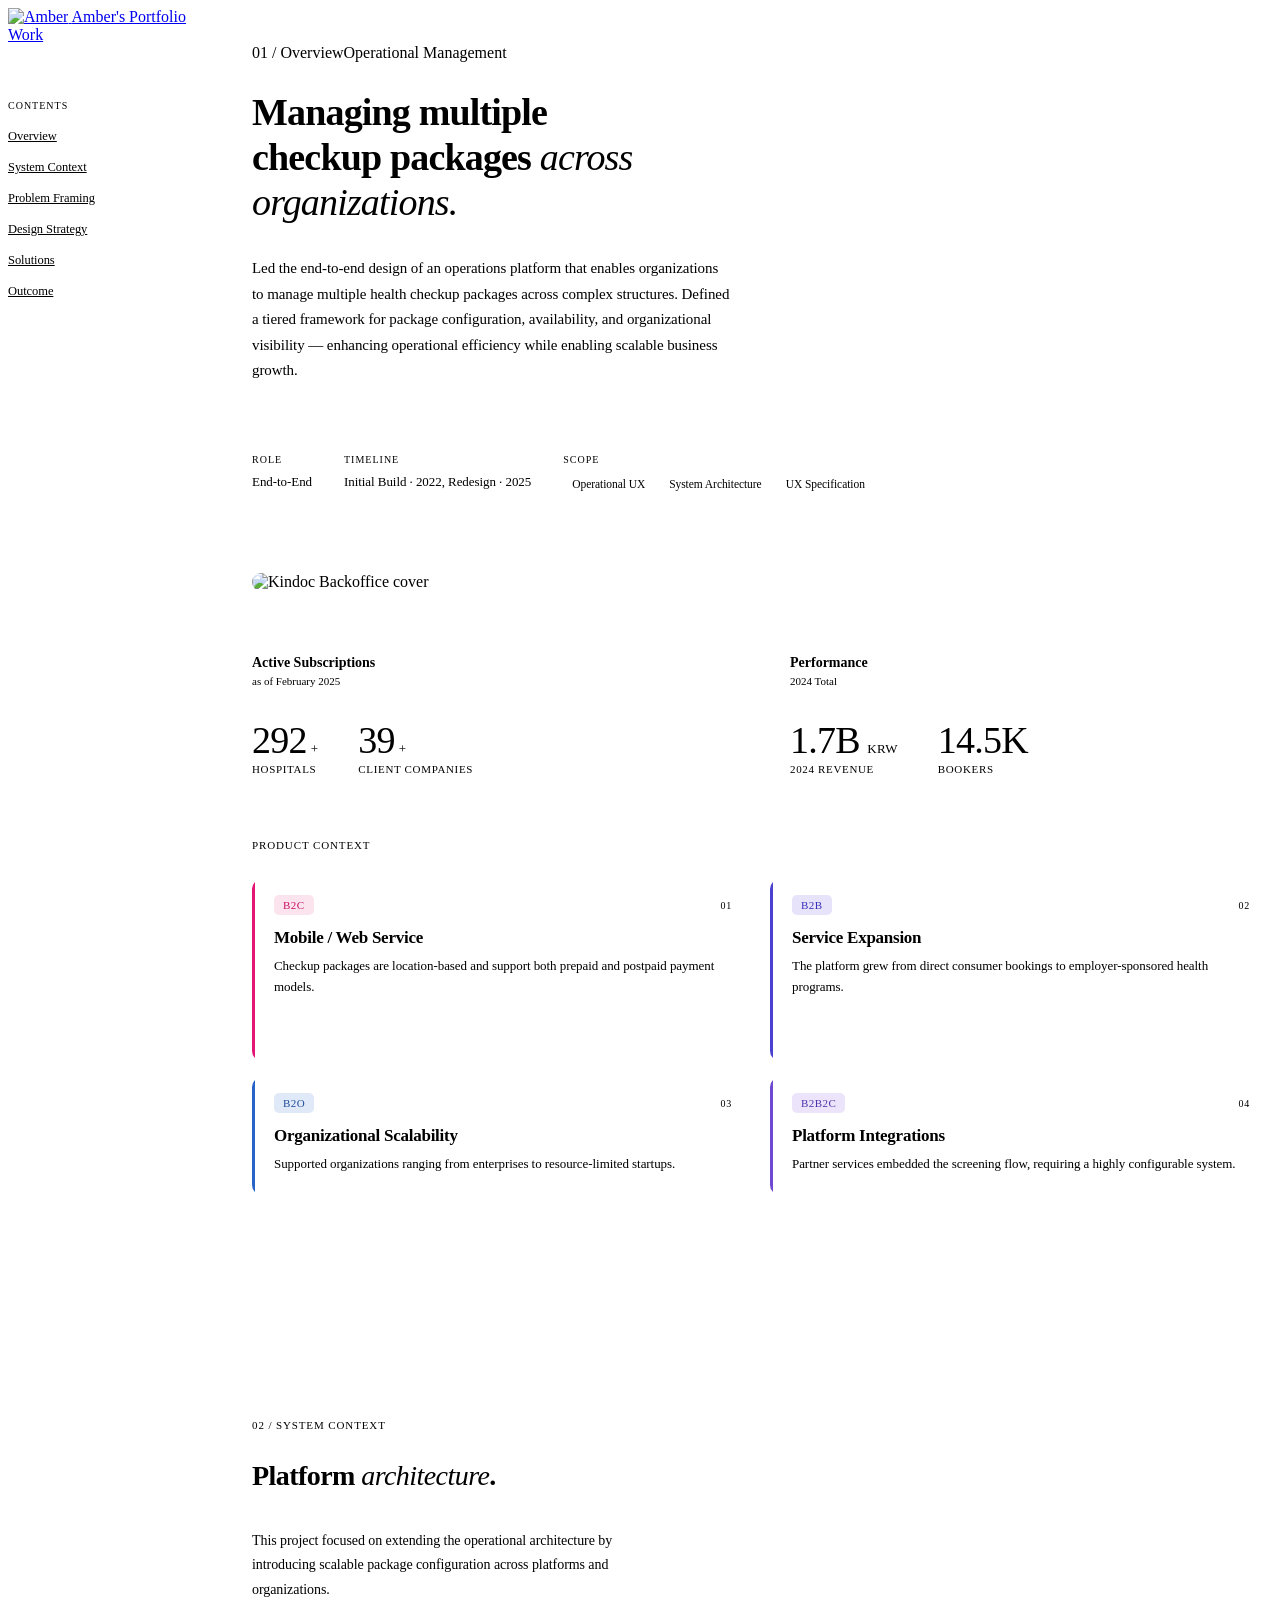
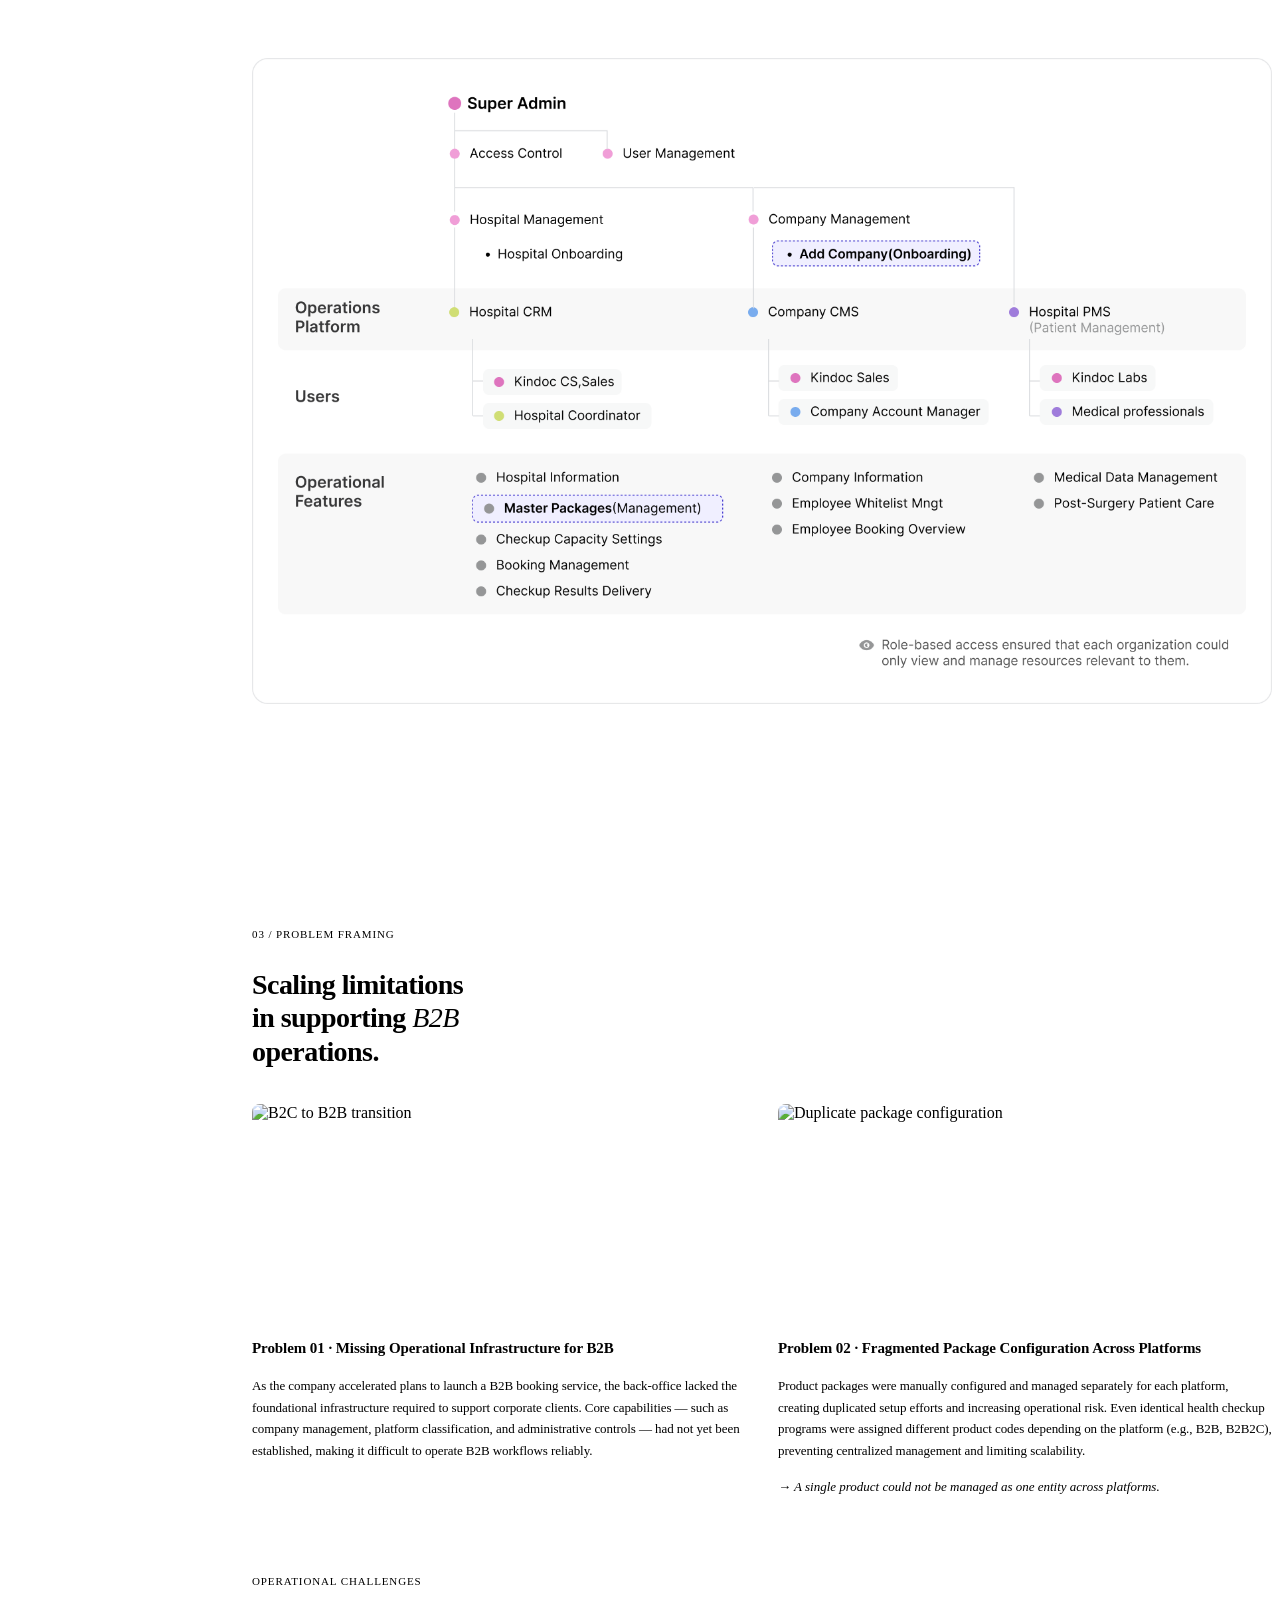
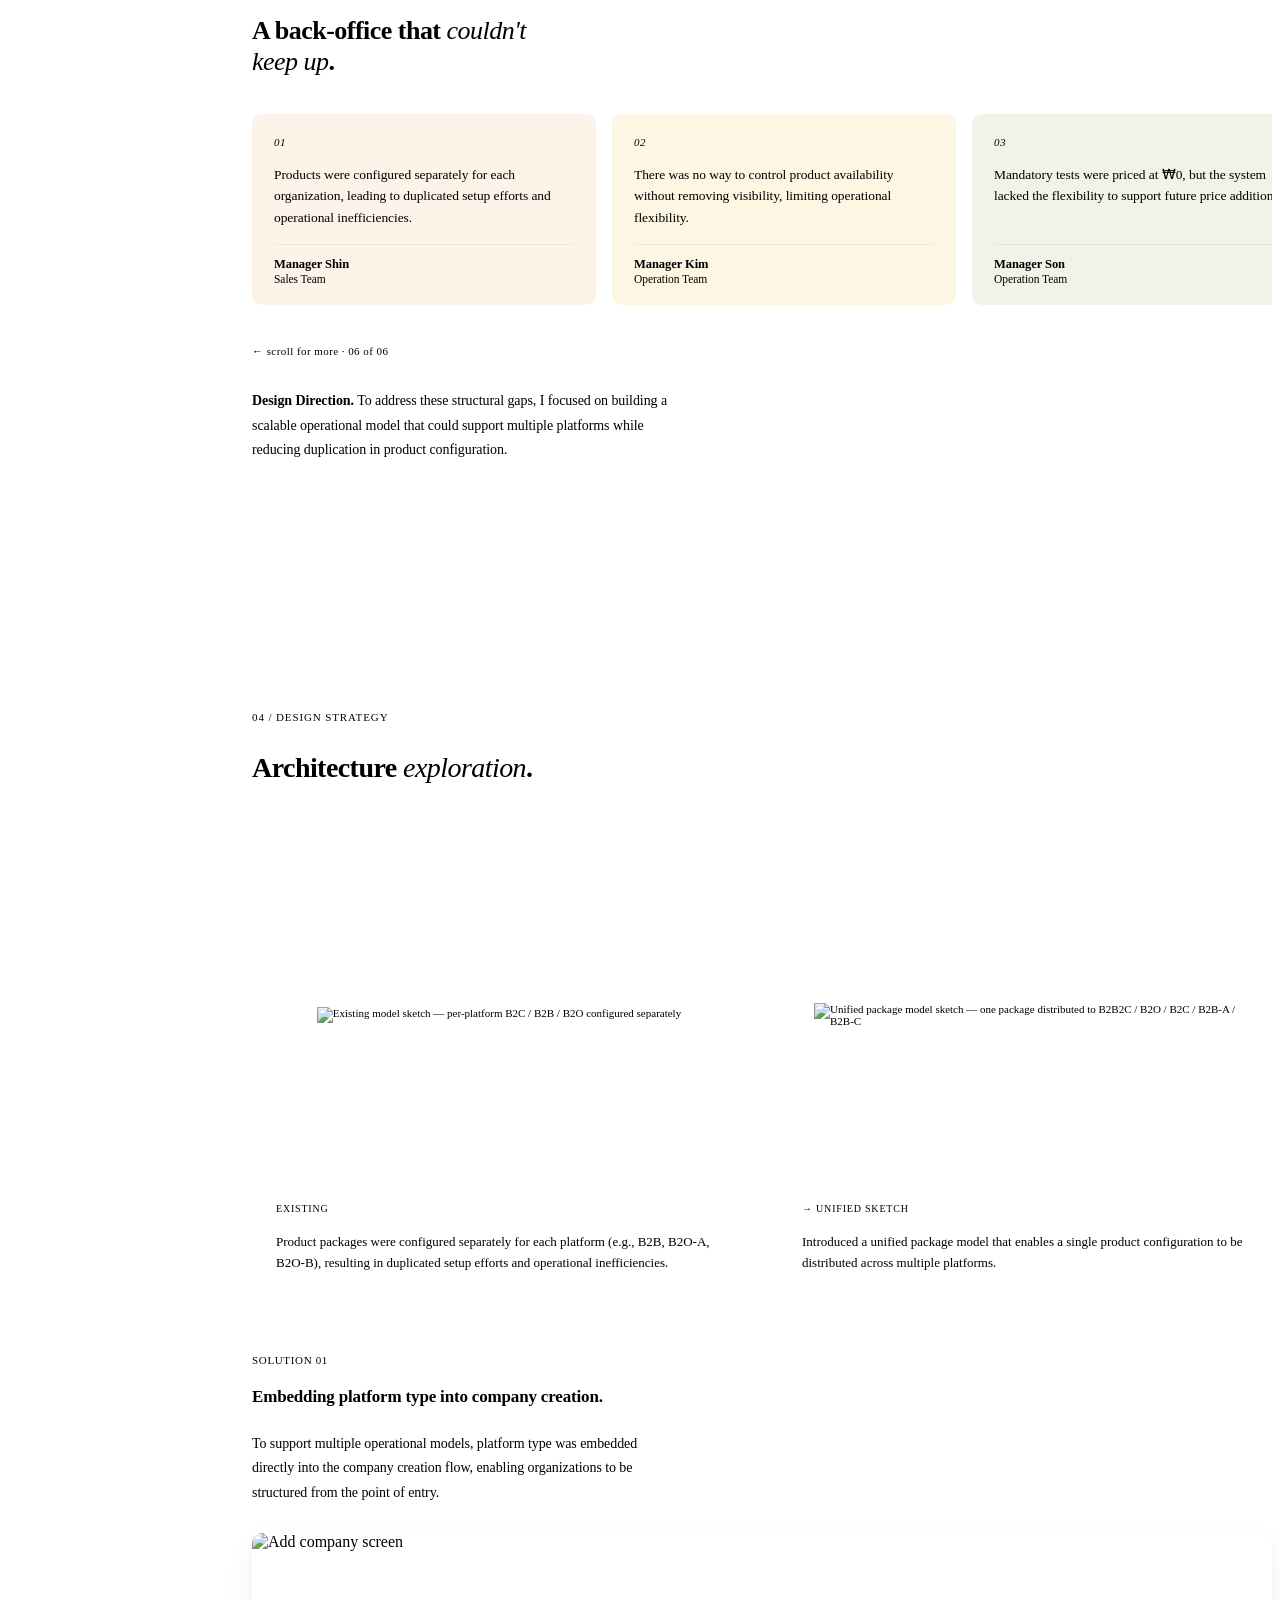
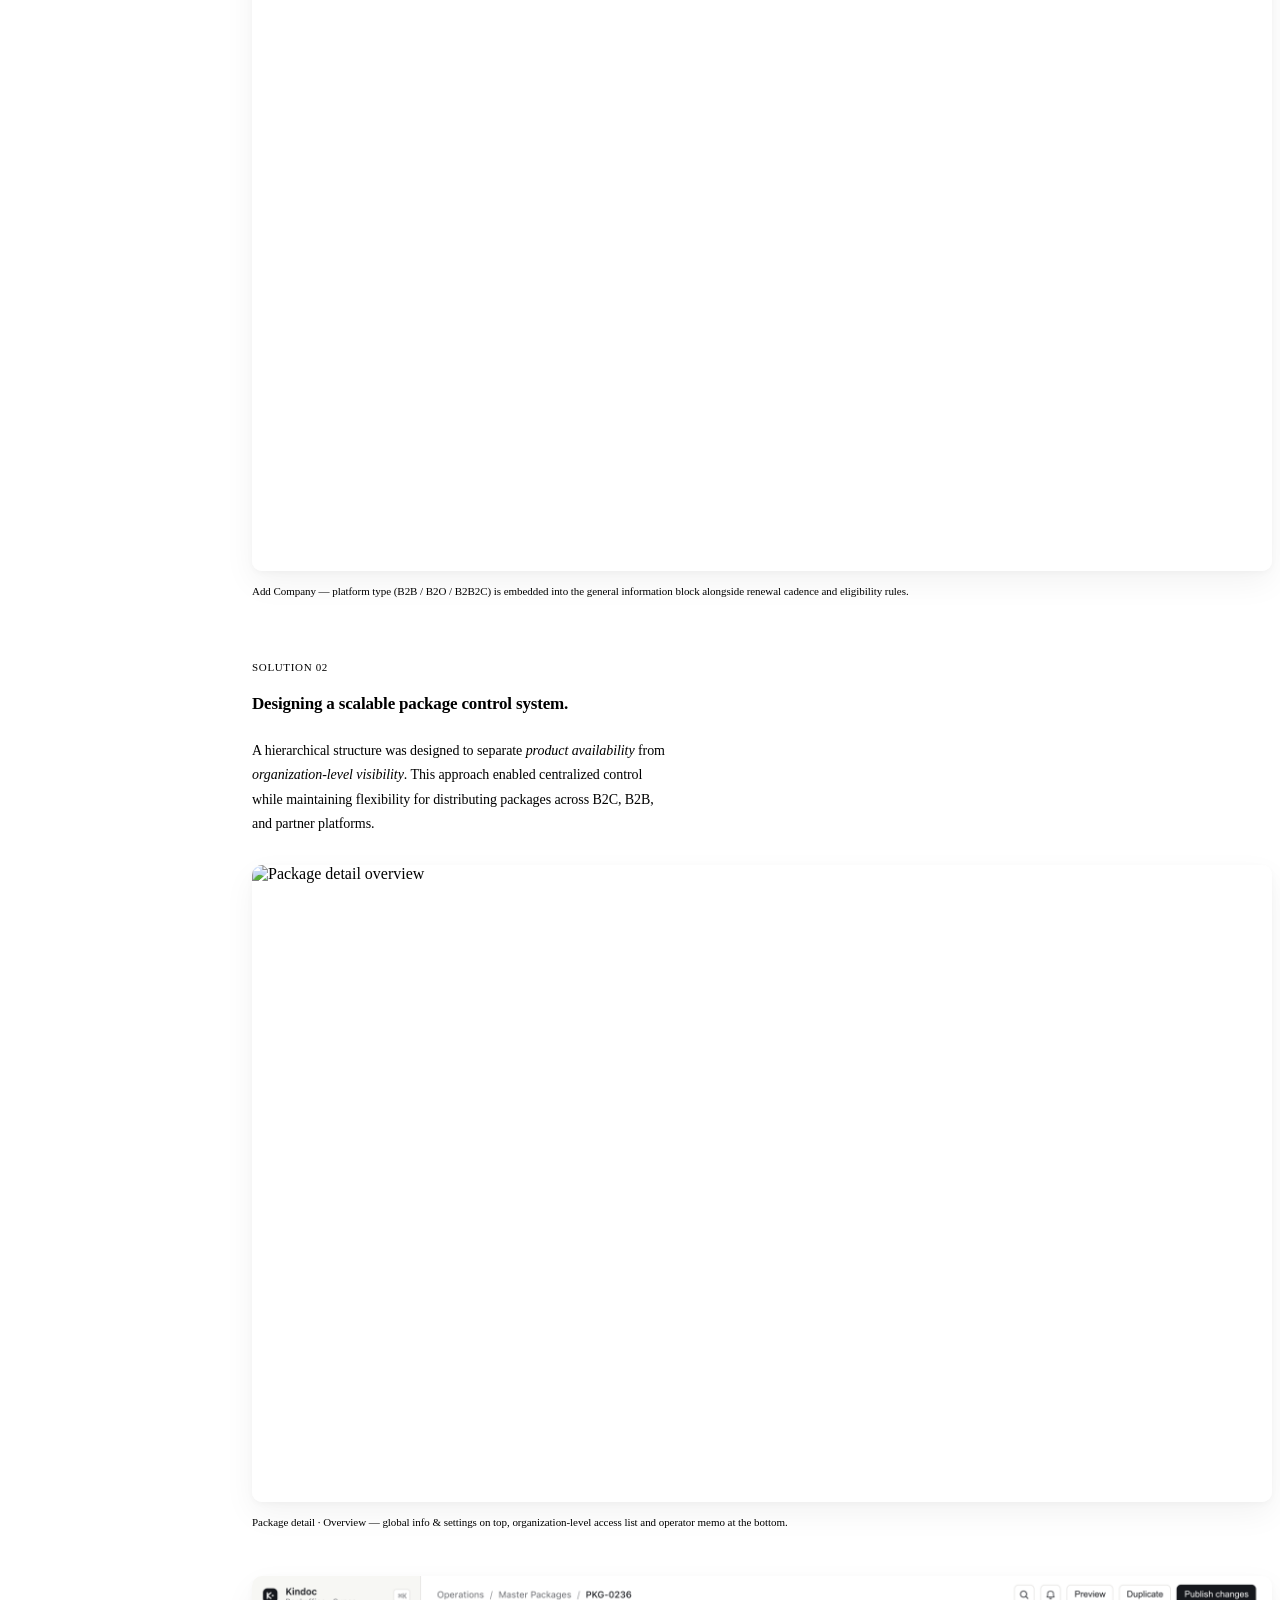
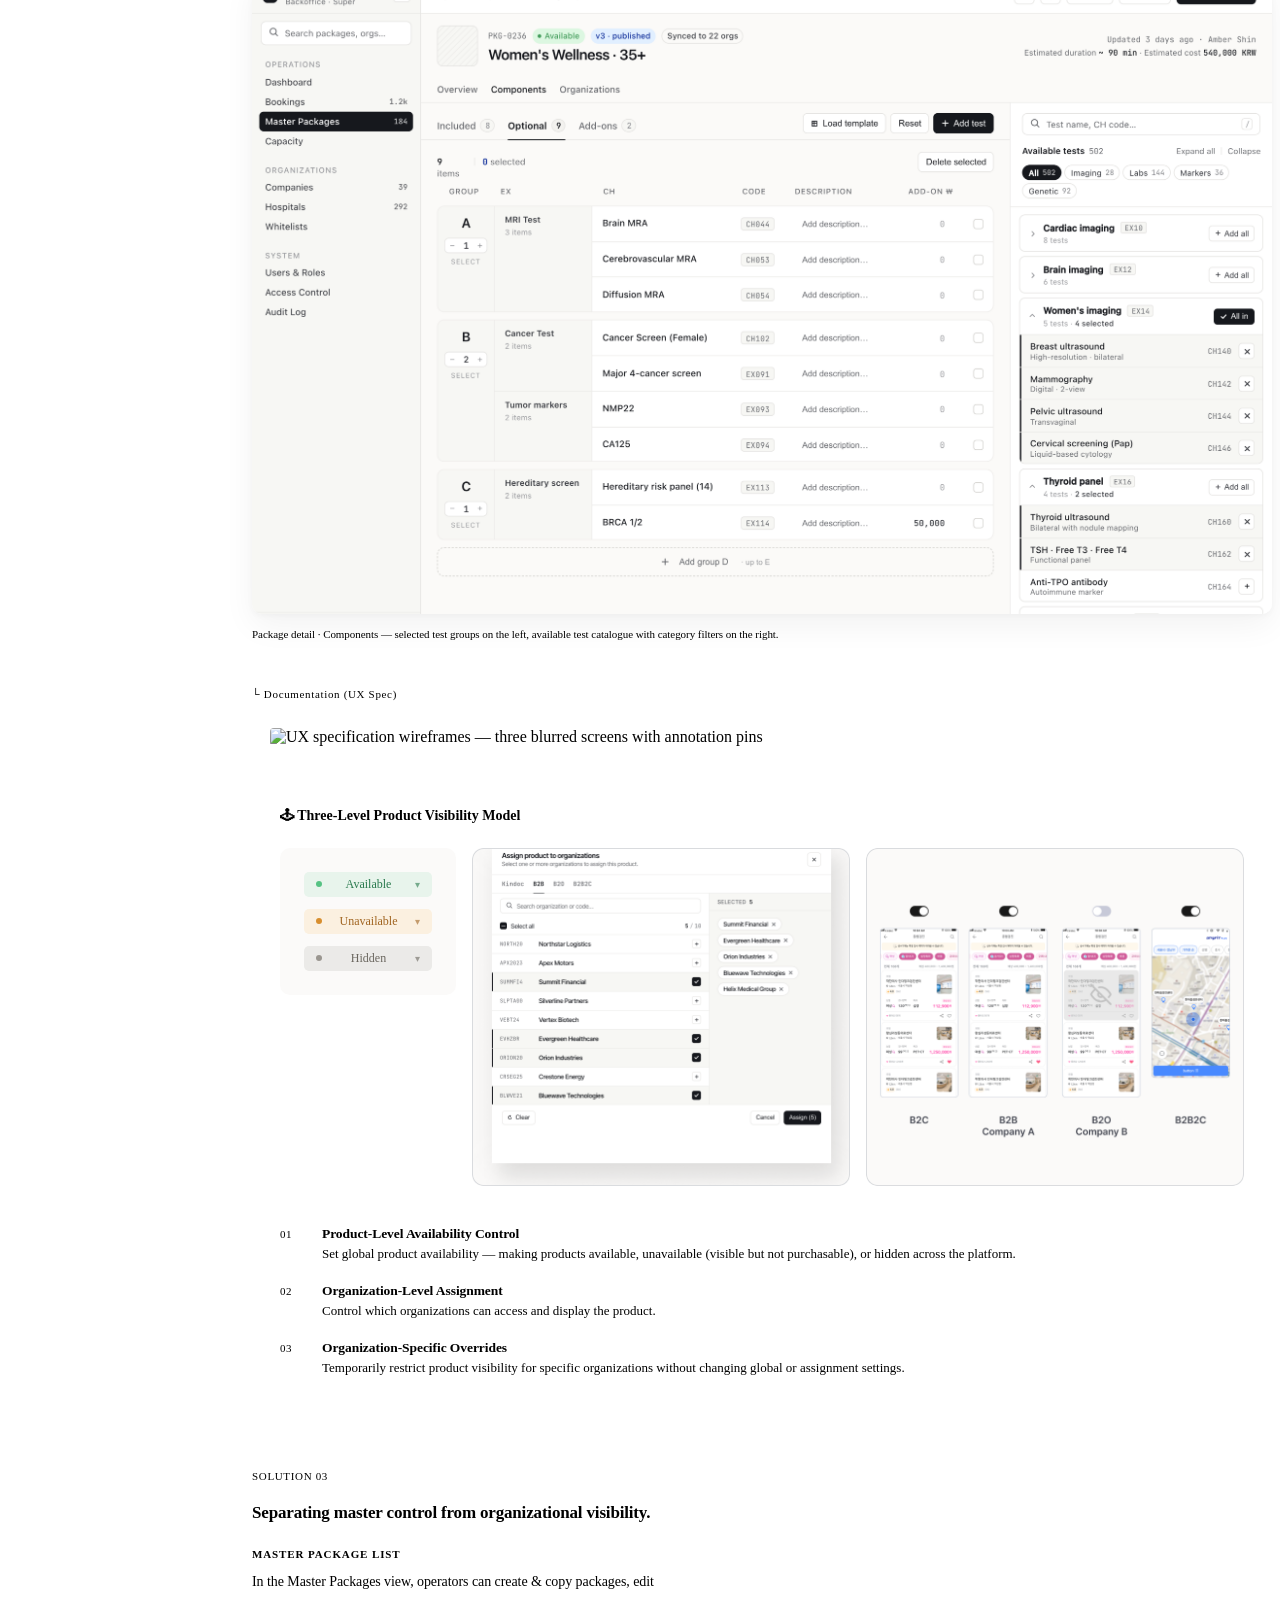
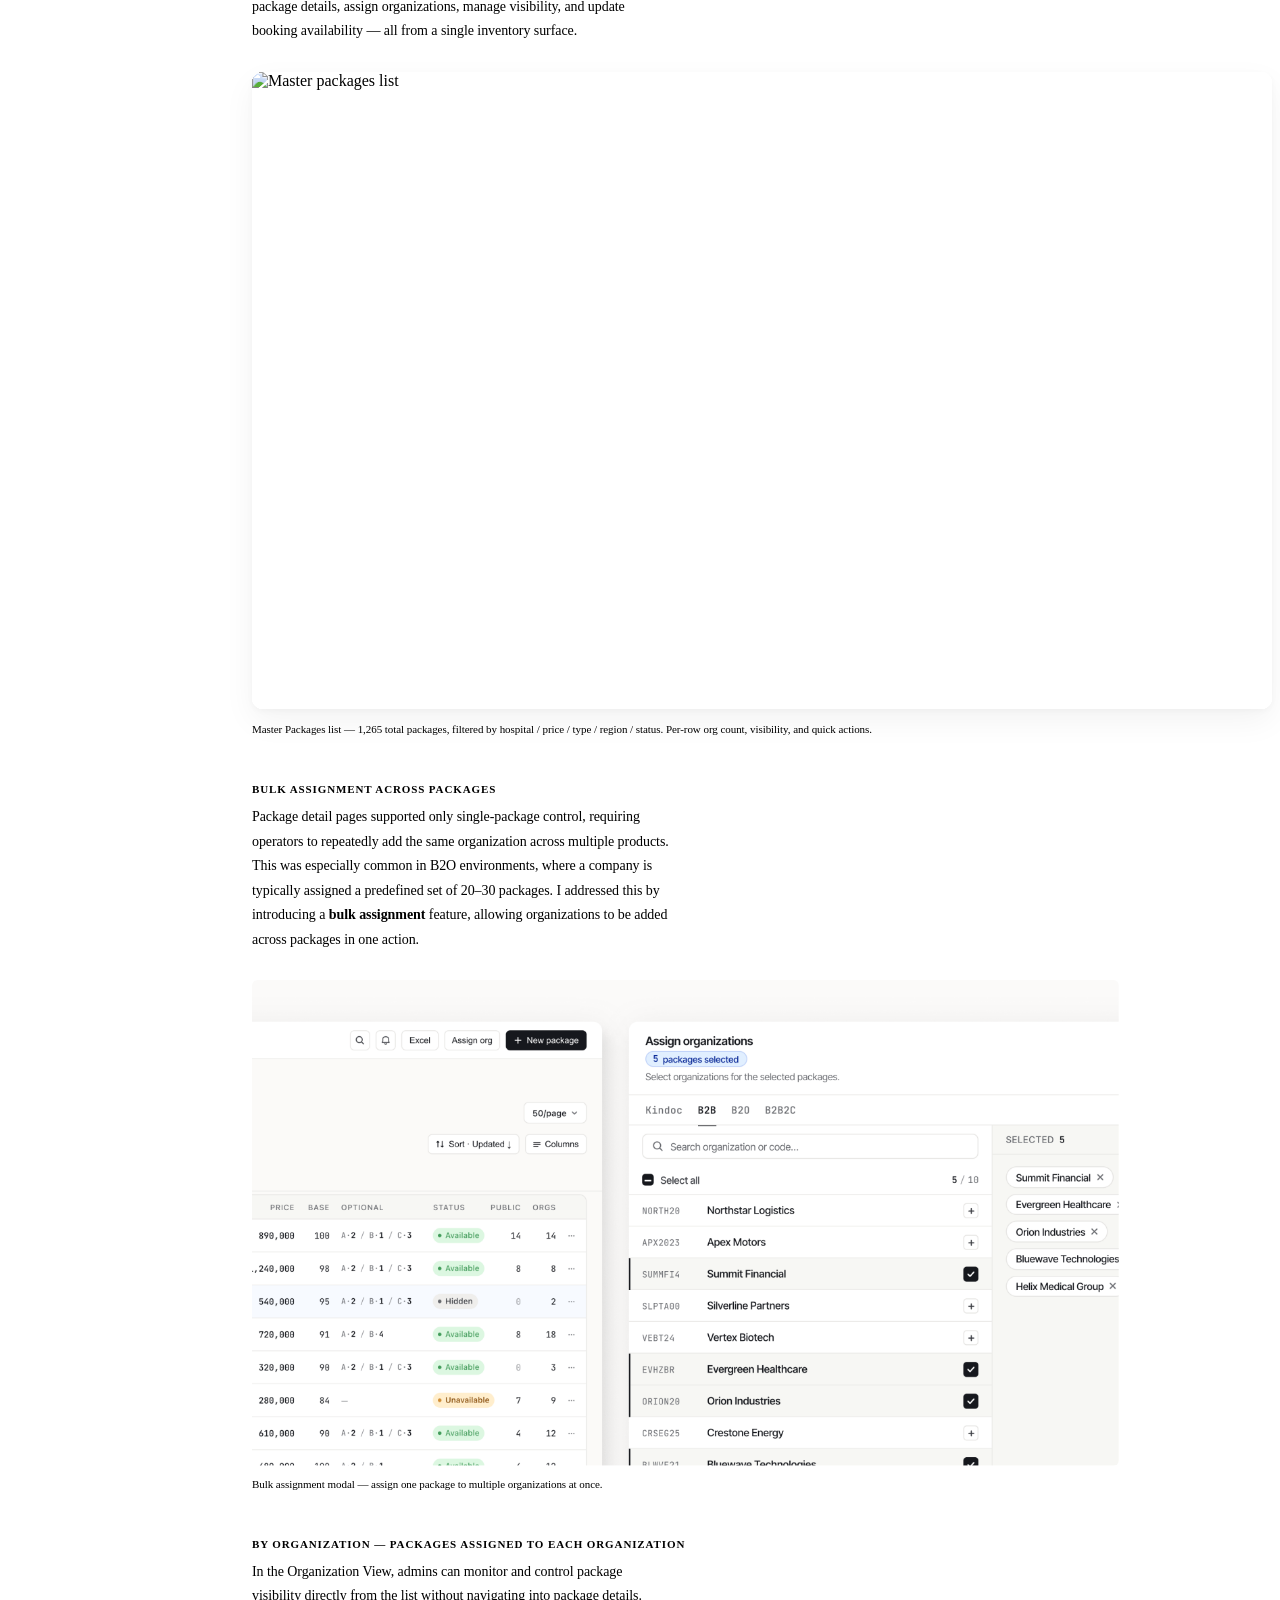
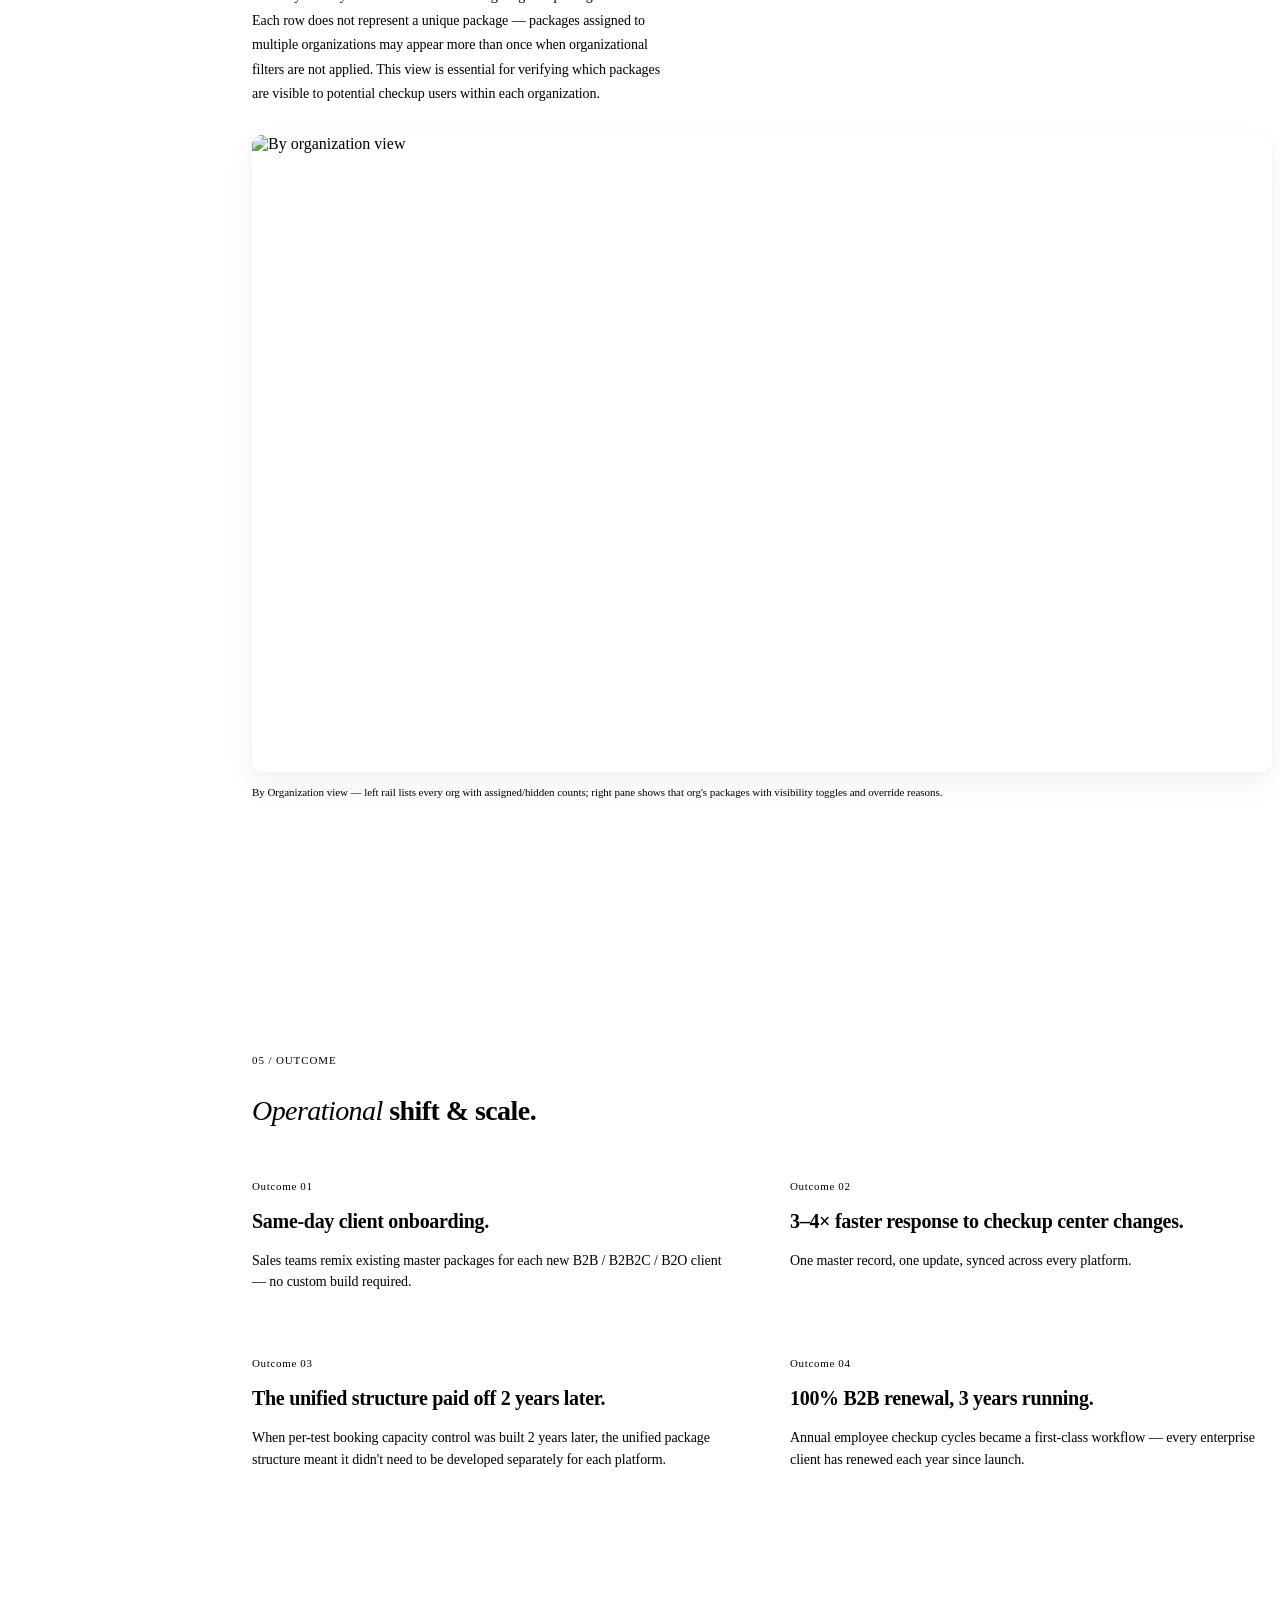
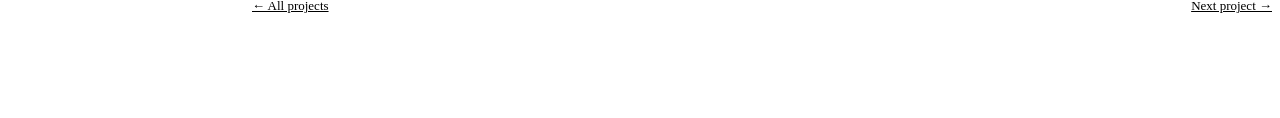
==== commit 475d77dc: "Update work-backoffice.html" ====
--- a/work-backoffice.html
+++ b/work-backoffice.html
@@ -464,9 +464,9 @@
           </div>
           <div class="outcome reveal" data-delay="2">
             <span class="outcome__num">Outcome 03</span>
-            <h3 class="outcome__headline">Built once, reused forever.</h3>
+            <h3 class="outcome__headline">The unified structure paid off 2 years later.</h3>
             <p class="outcome__body">
-              Later features like capacity management shipped on the master layer — not re-implemented per platform.
+              When per-test booking capacity control was built 2 years later, the unified package structure meant it didn't need to be developed separately for each platform.
             </p>
           </div>
           <div class="outcome reveal" data-delay="3">
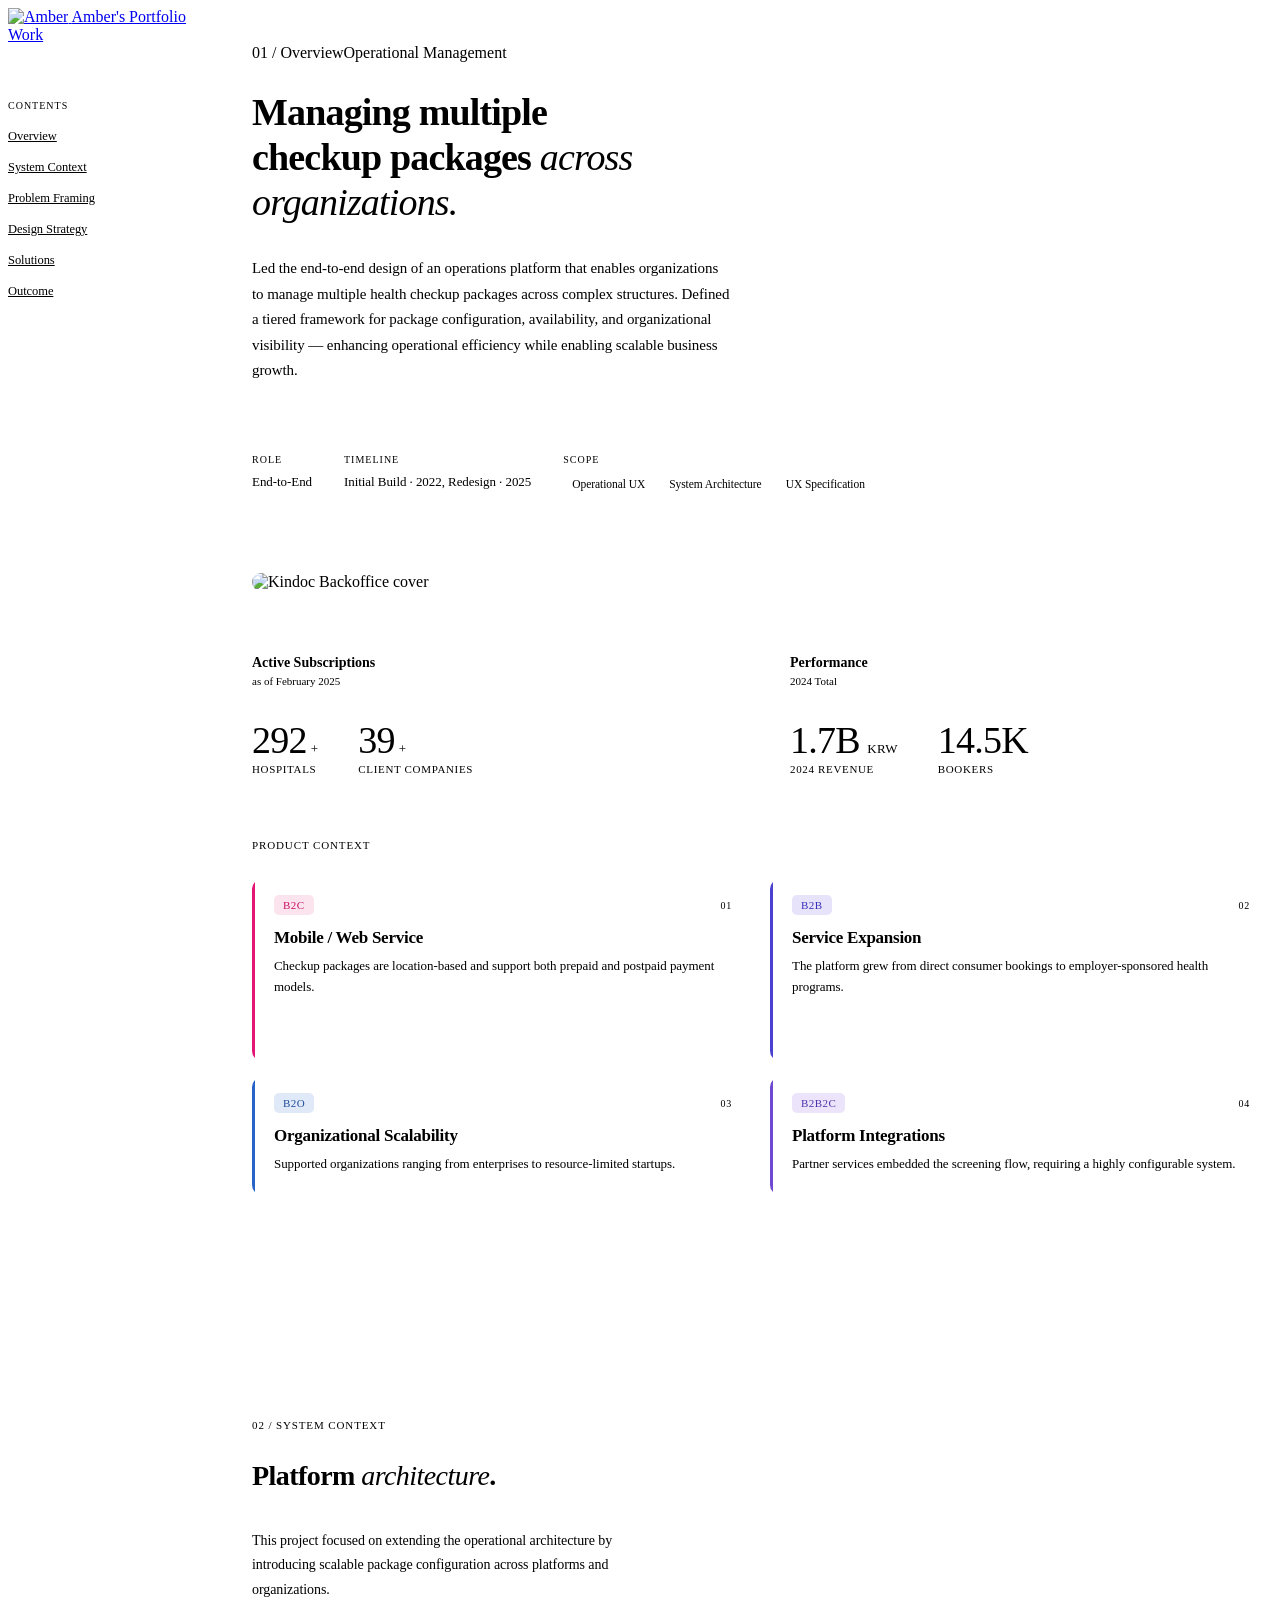
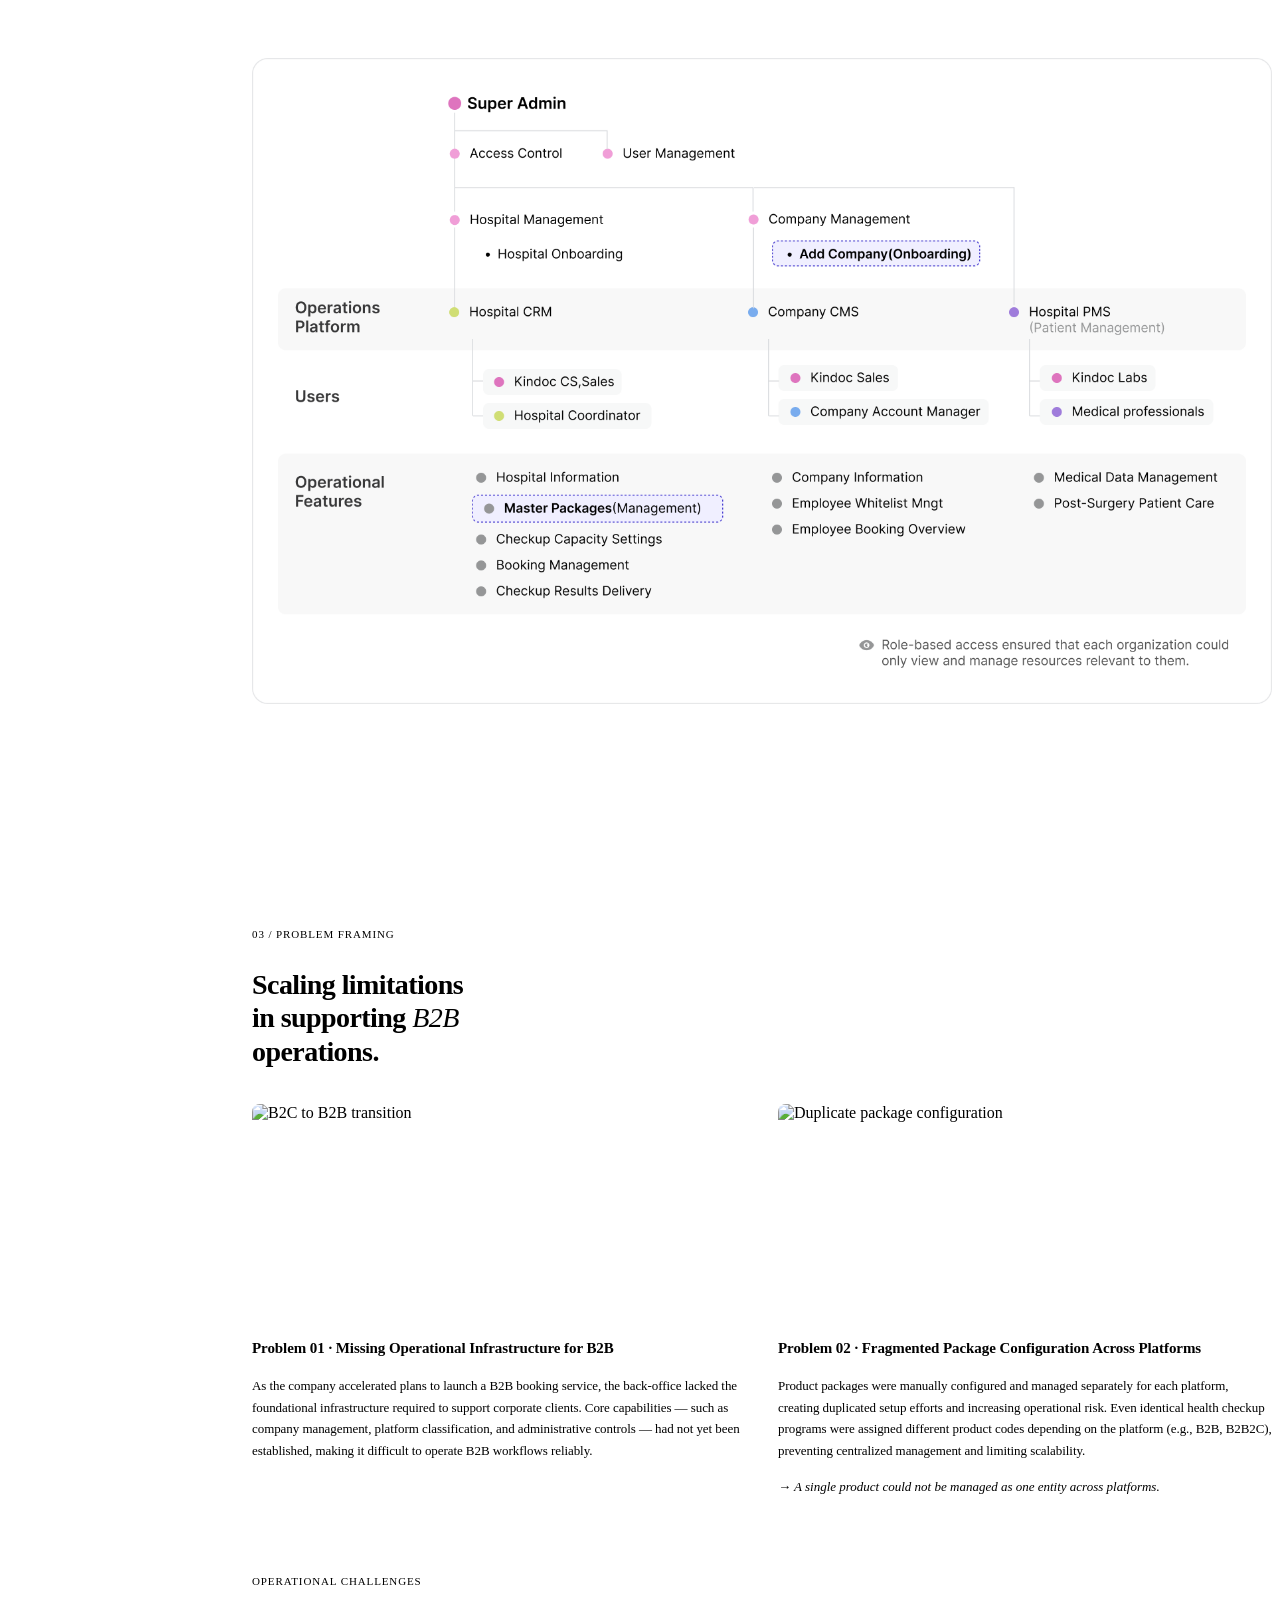
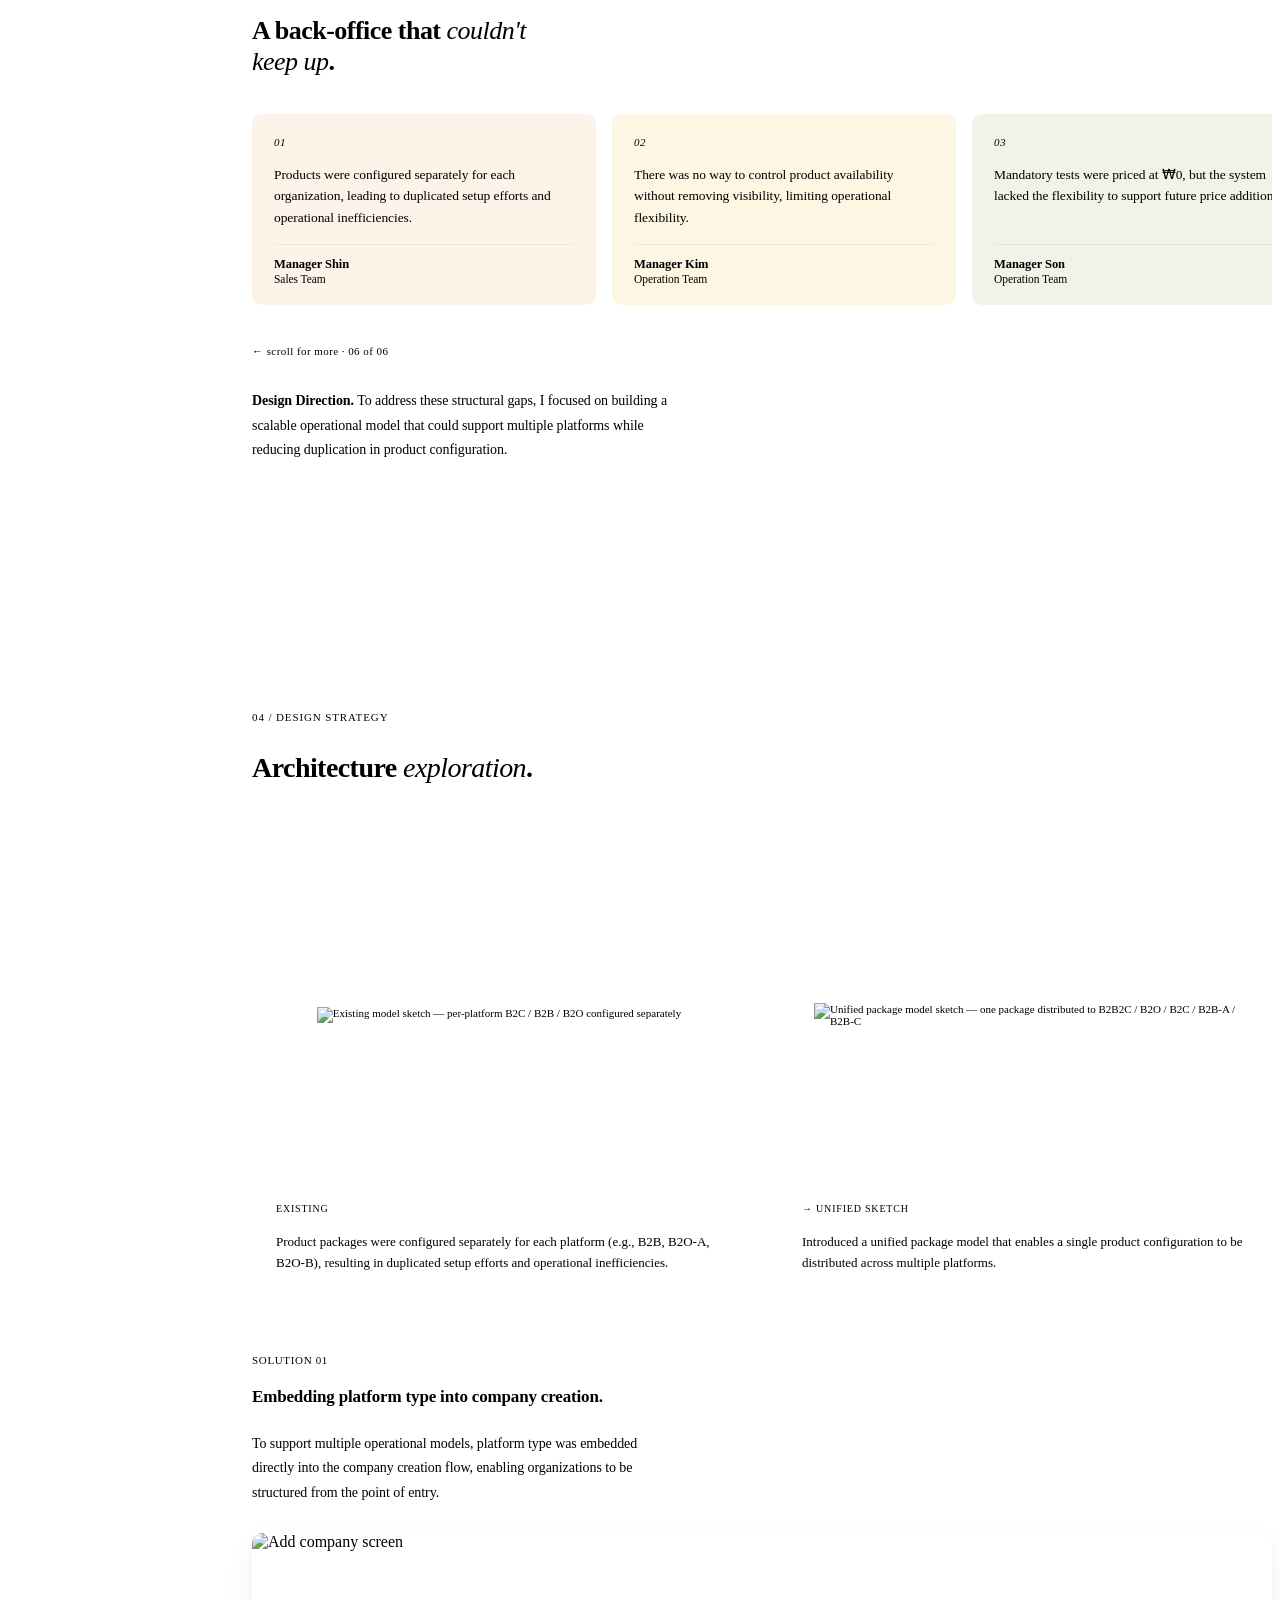
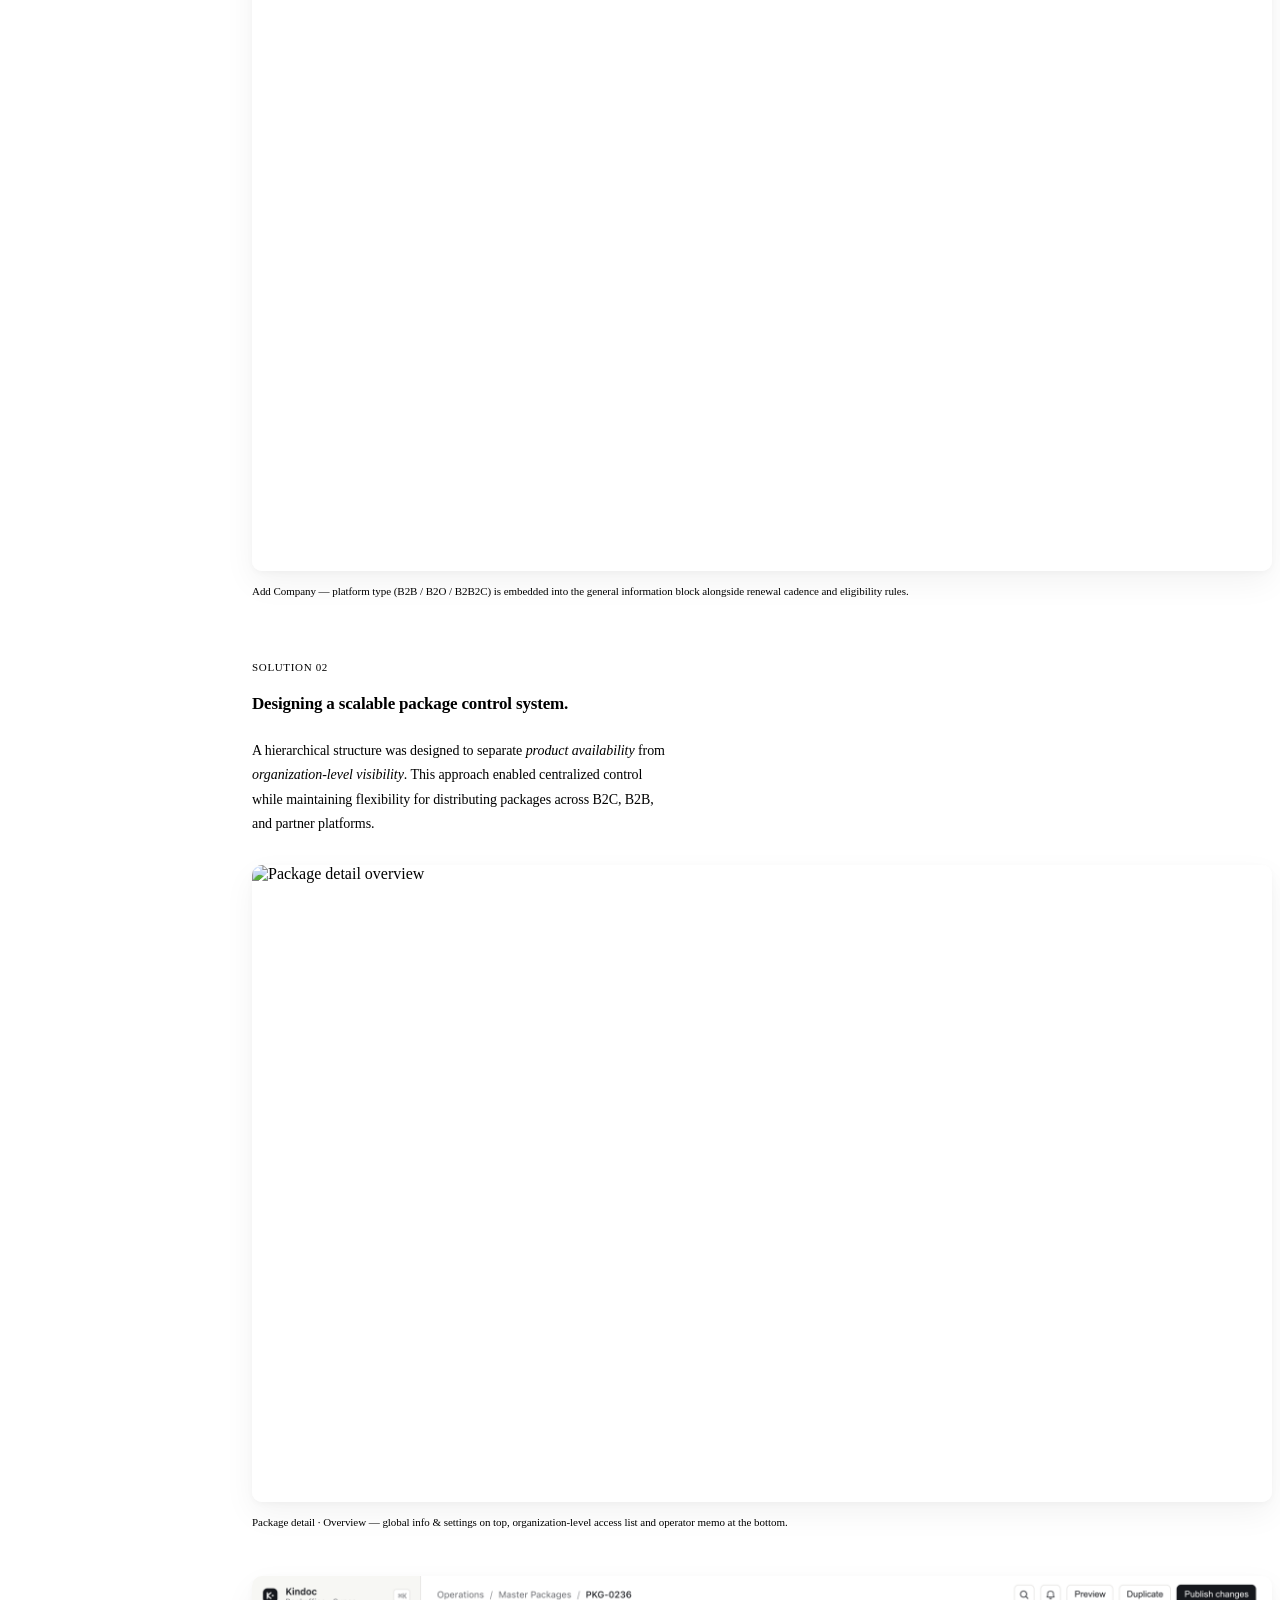
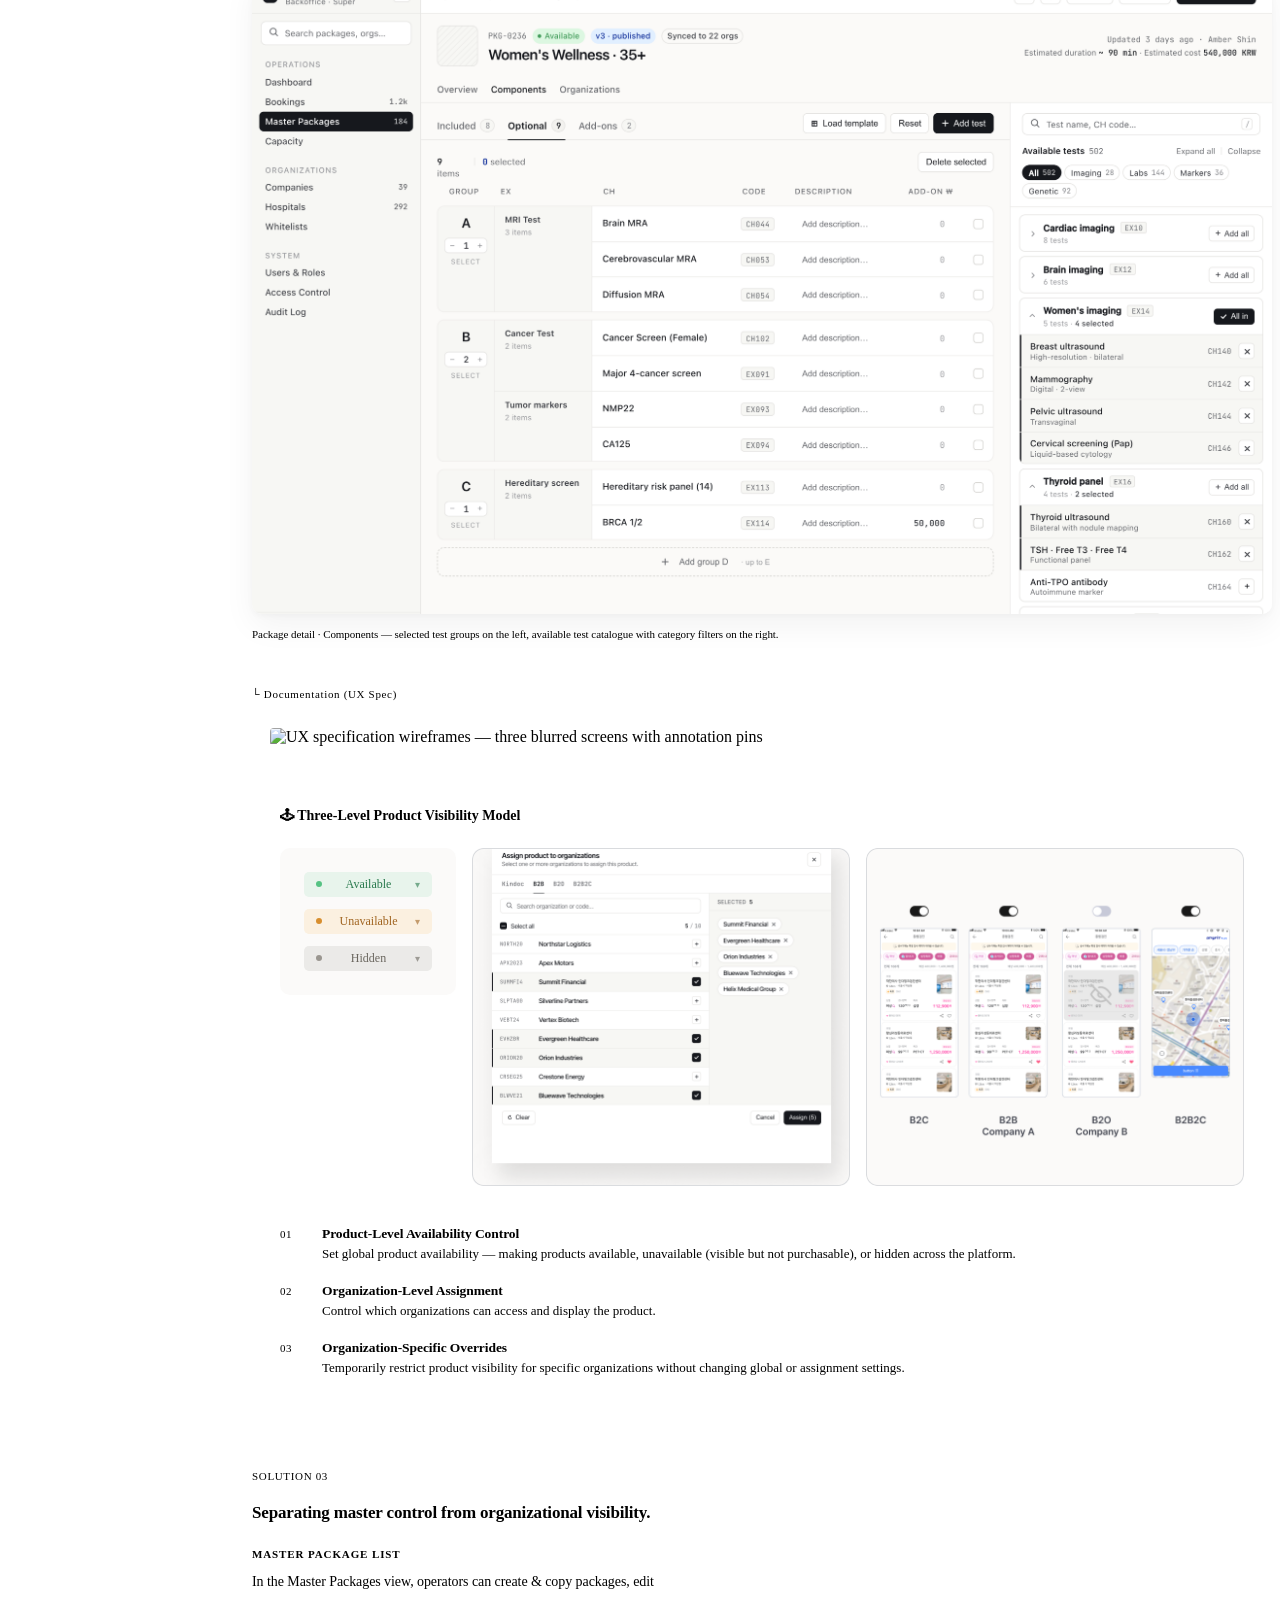
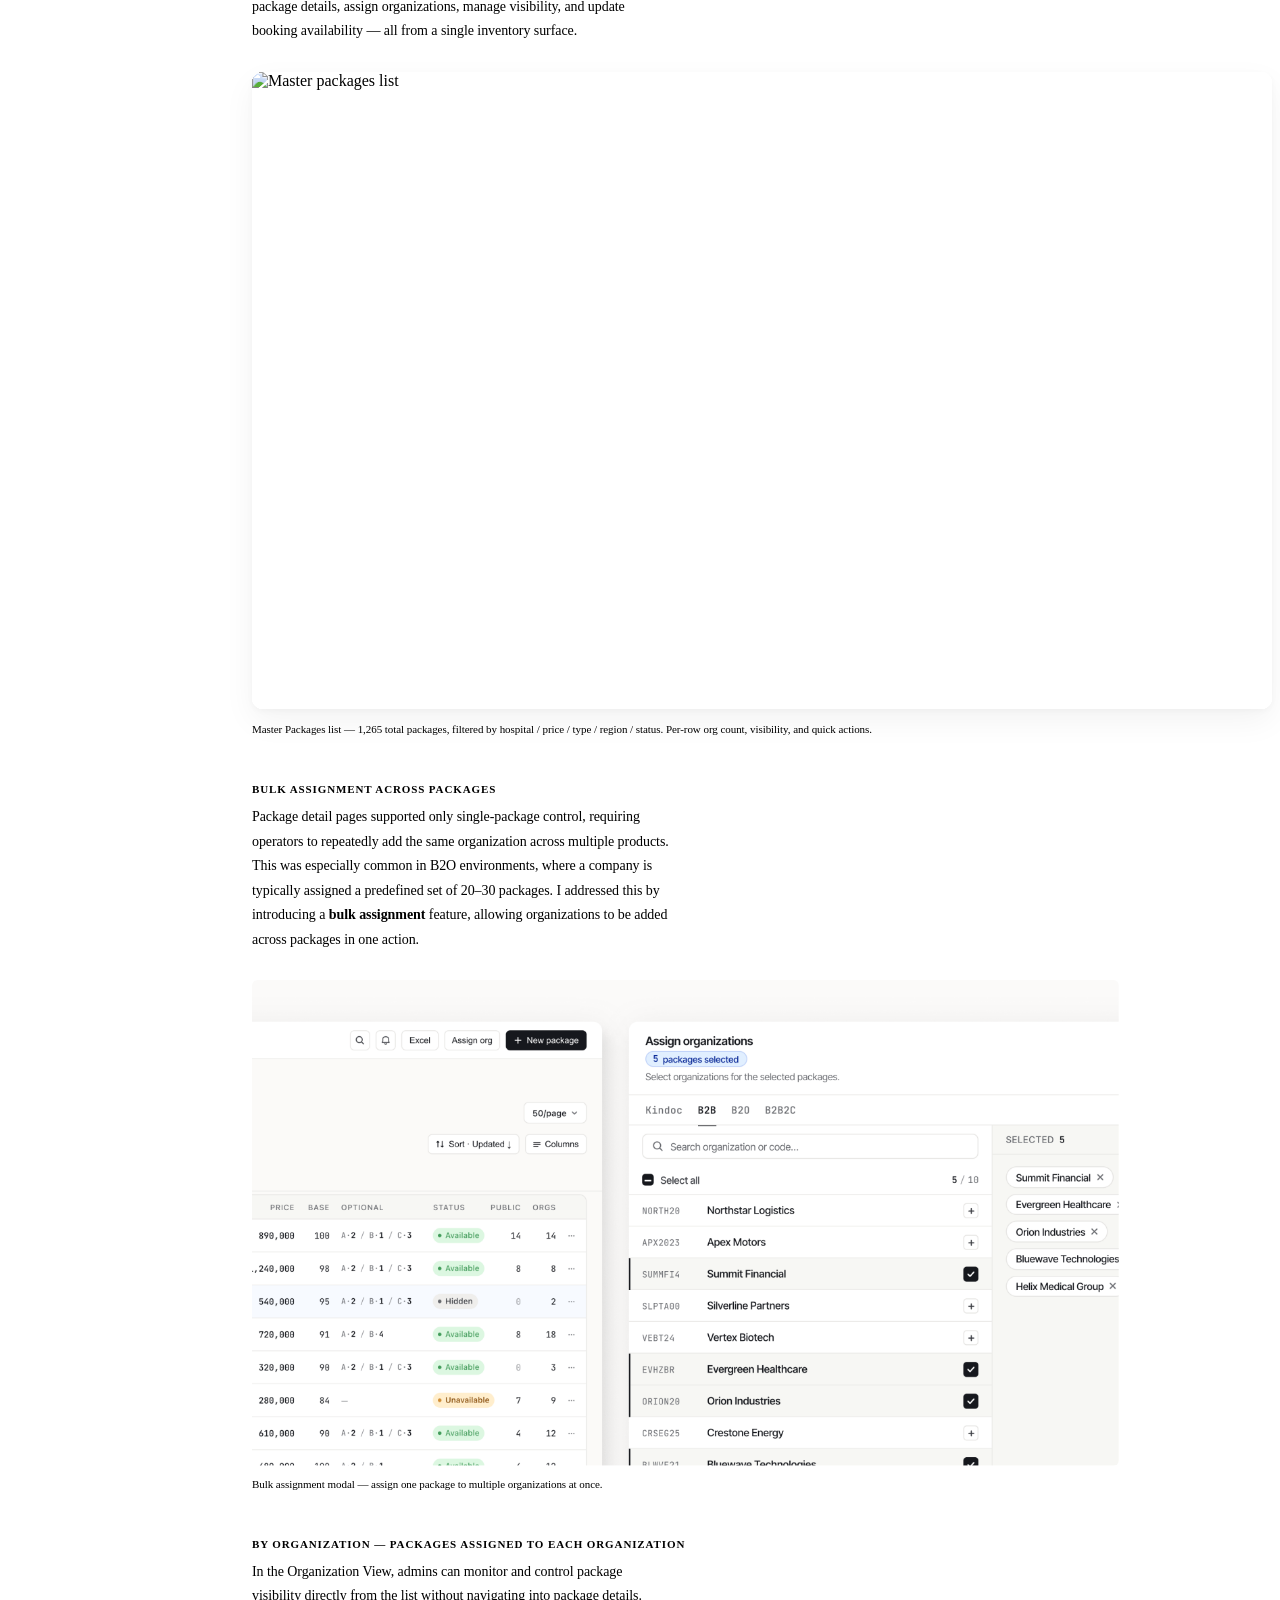
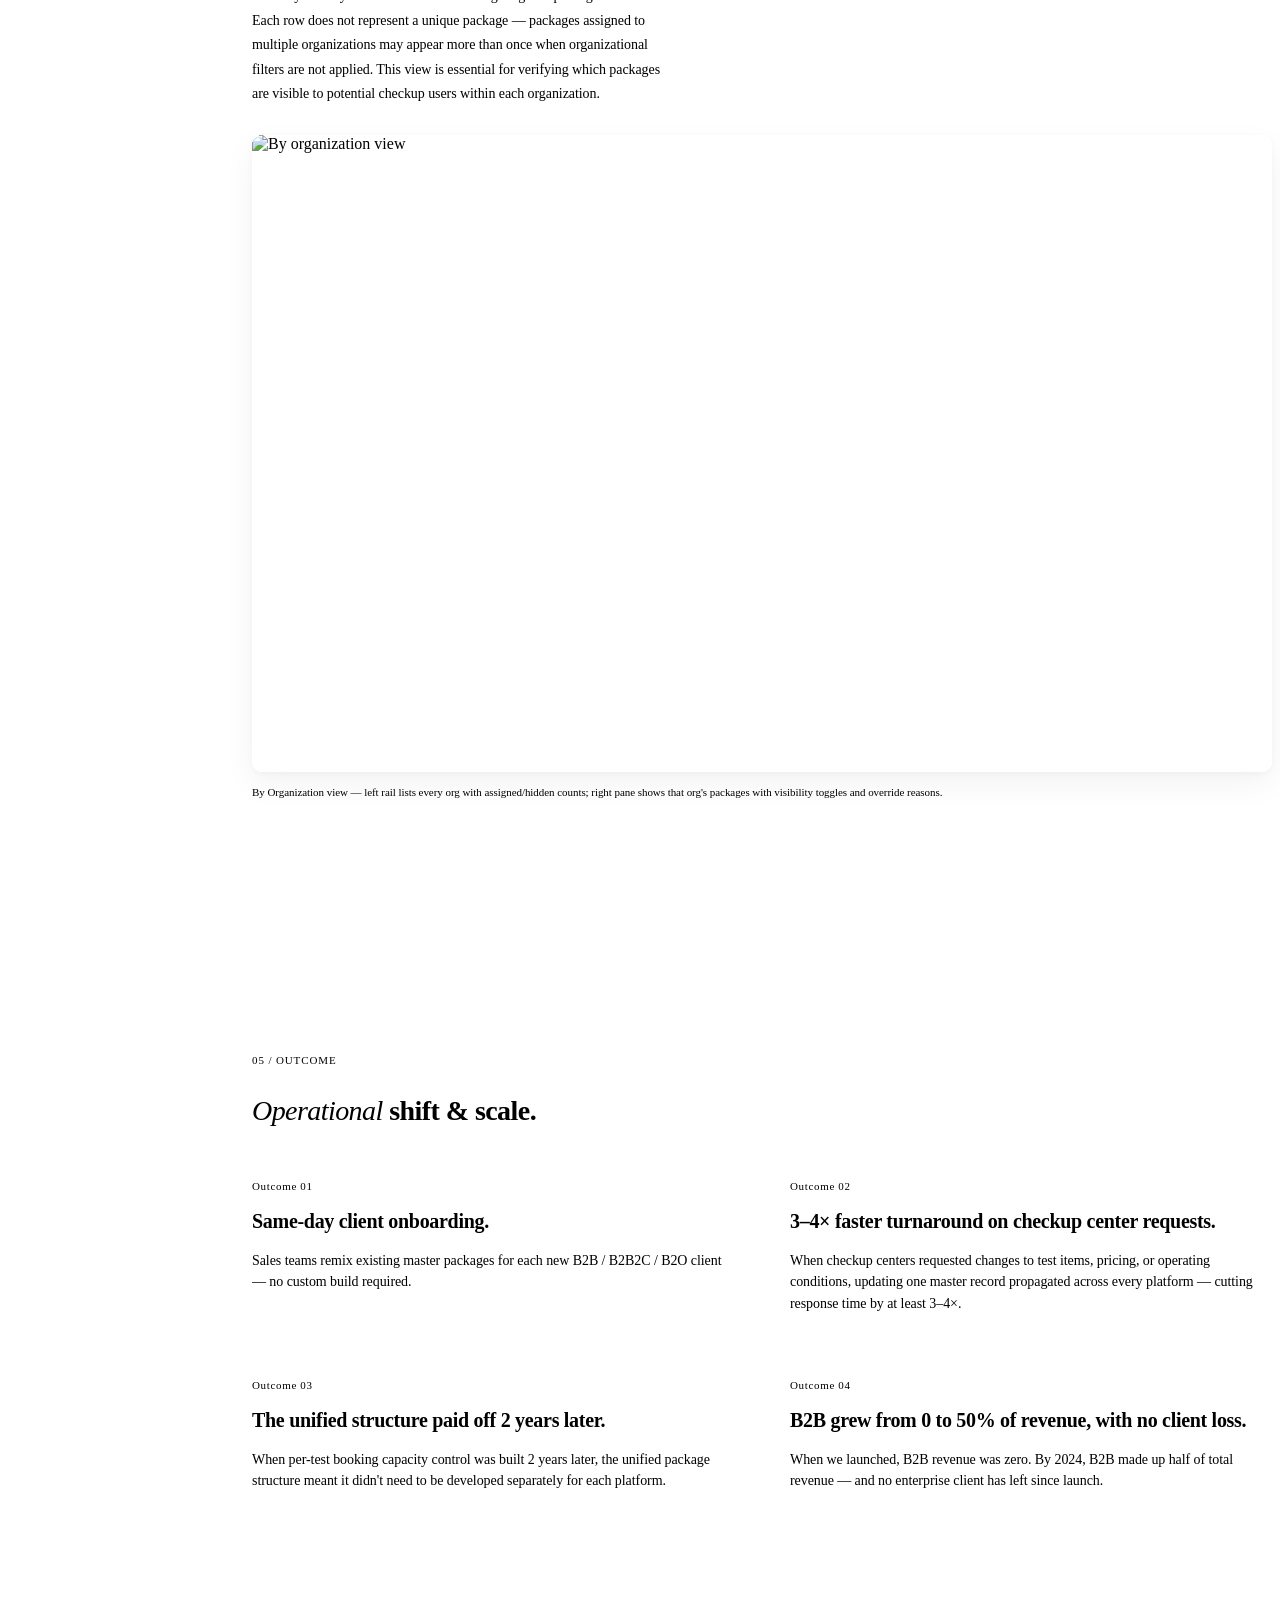
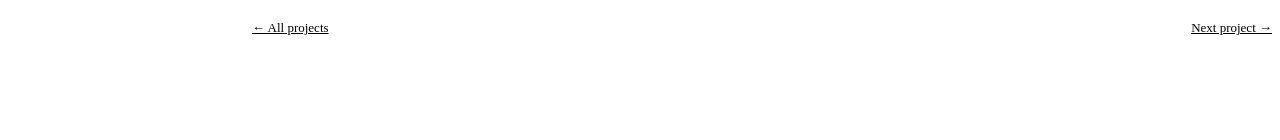
==== commit e4c6d476: "Update work-backoffice.html" ====
--- a/work-backoffice.html
+++ b/work-backoffice.html
@@ -457,10 +457,10 @@
           </div>
           <div class="outcome reveal" data-delay="1">
             <span class="outcome__num">Outcome 02</span>
-            <h3 class="outcome__headline">3–4× faster response to checkup center changes.</h3>
-            <p class="outcome__body">
-              One master record, one update, synced across every platform.
-            </p>
+            <h3 class="outcome__headline">3–4× faster turnaround on checkup center requests.</h3>
+  <p class="outcome__body">
+    When checkup centers requested changes to test items, pricing, or operating conditions, updating one master record propagated across every platform — cutting response time by at least 3–4×.
+  </p>
           </div>
           <div class="outcome reveal" data-delay="2">
             <span class="outcome__num">Outcome 03</span>
@@ -471,9 +471,9 @@
           </div>
           <div class="outcome reveal" data-delay="3">
             <span class="outcome__num">Outcome 04</span>
-            <h3 class="outcome__headline">100% B2B renewal, 3 years running.</h3>
+            <h3 class="outcome__headline">B2B grew from 0 to 50% of revenue, with no client loss.</h3>
             <p class="outcome__body">
-              Annual employee checkup cycles became a first-class workflow — every enterprise client has renewed each year since launch.
+              When we launched, B2B revenue was zero. By 2024, B2B made up half of total revenue — and no enterprise client has left since launch.
             </p>
           </div>
         </div>
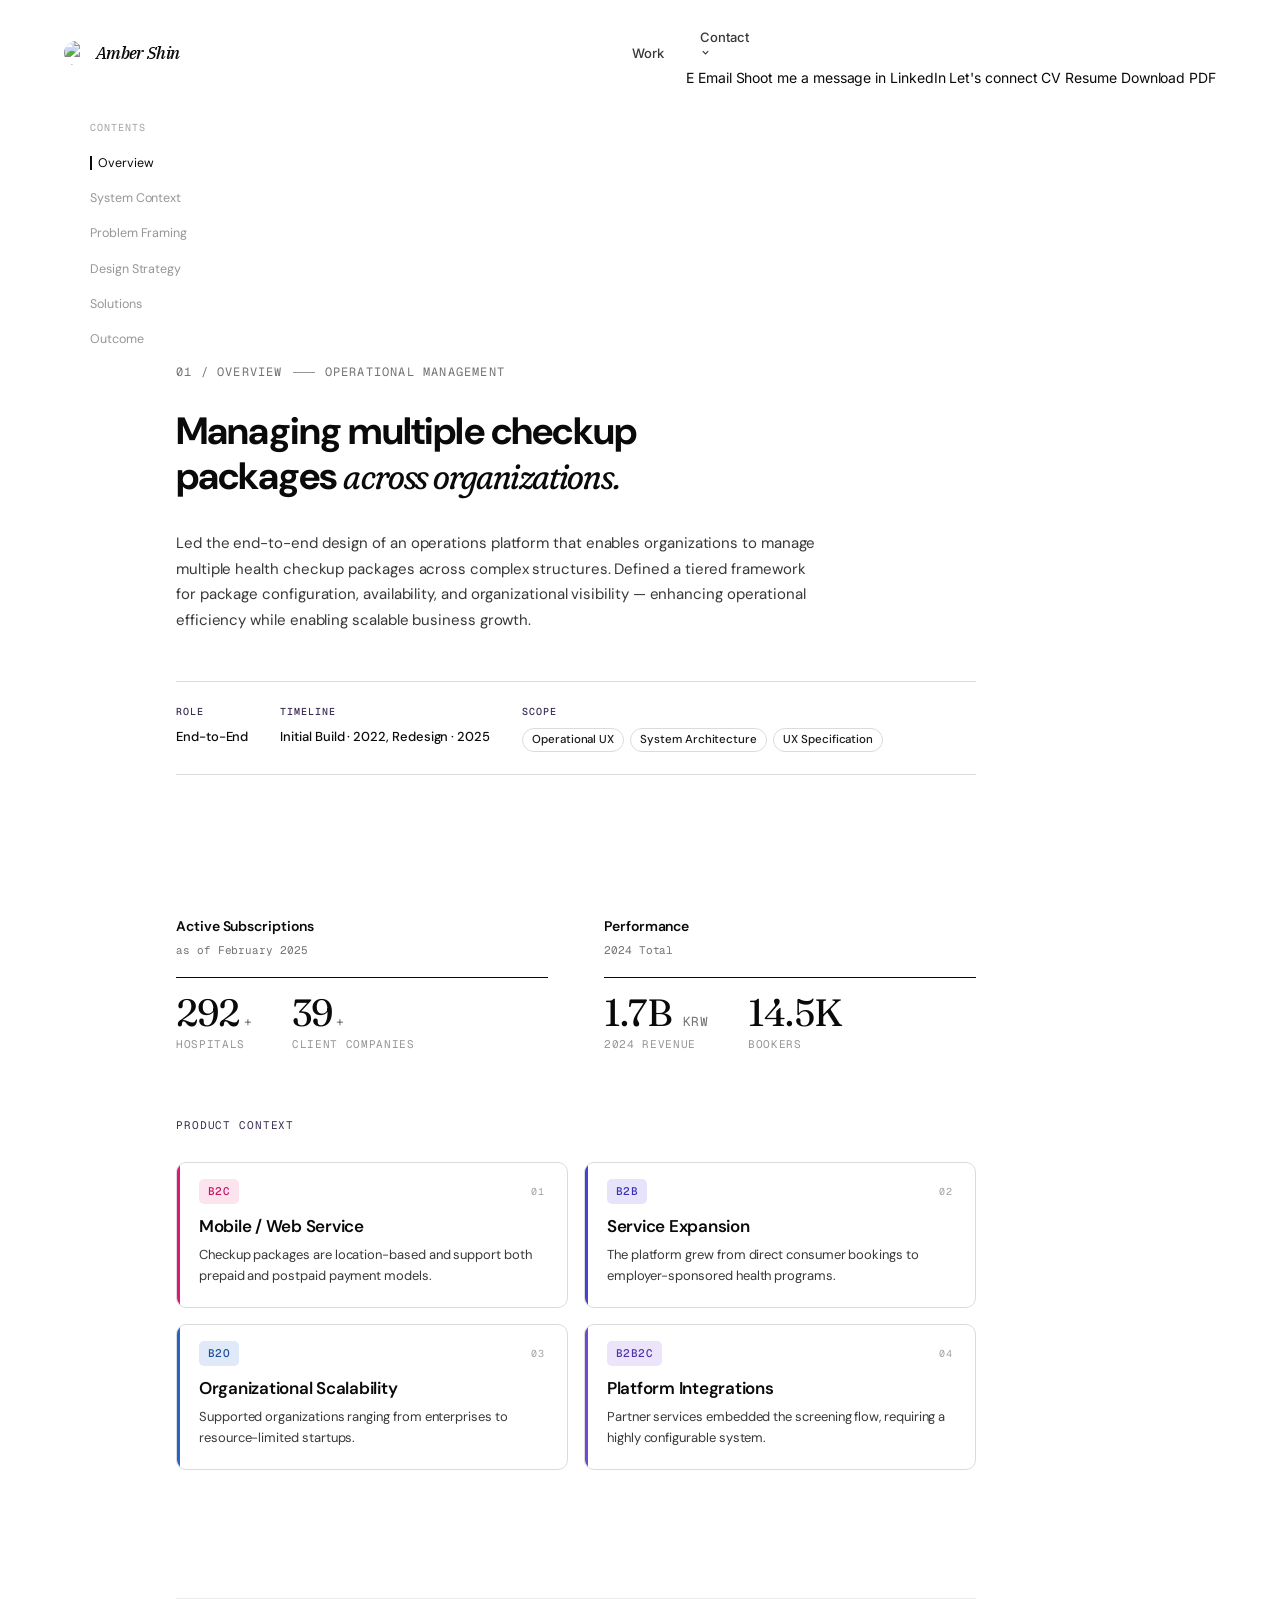
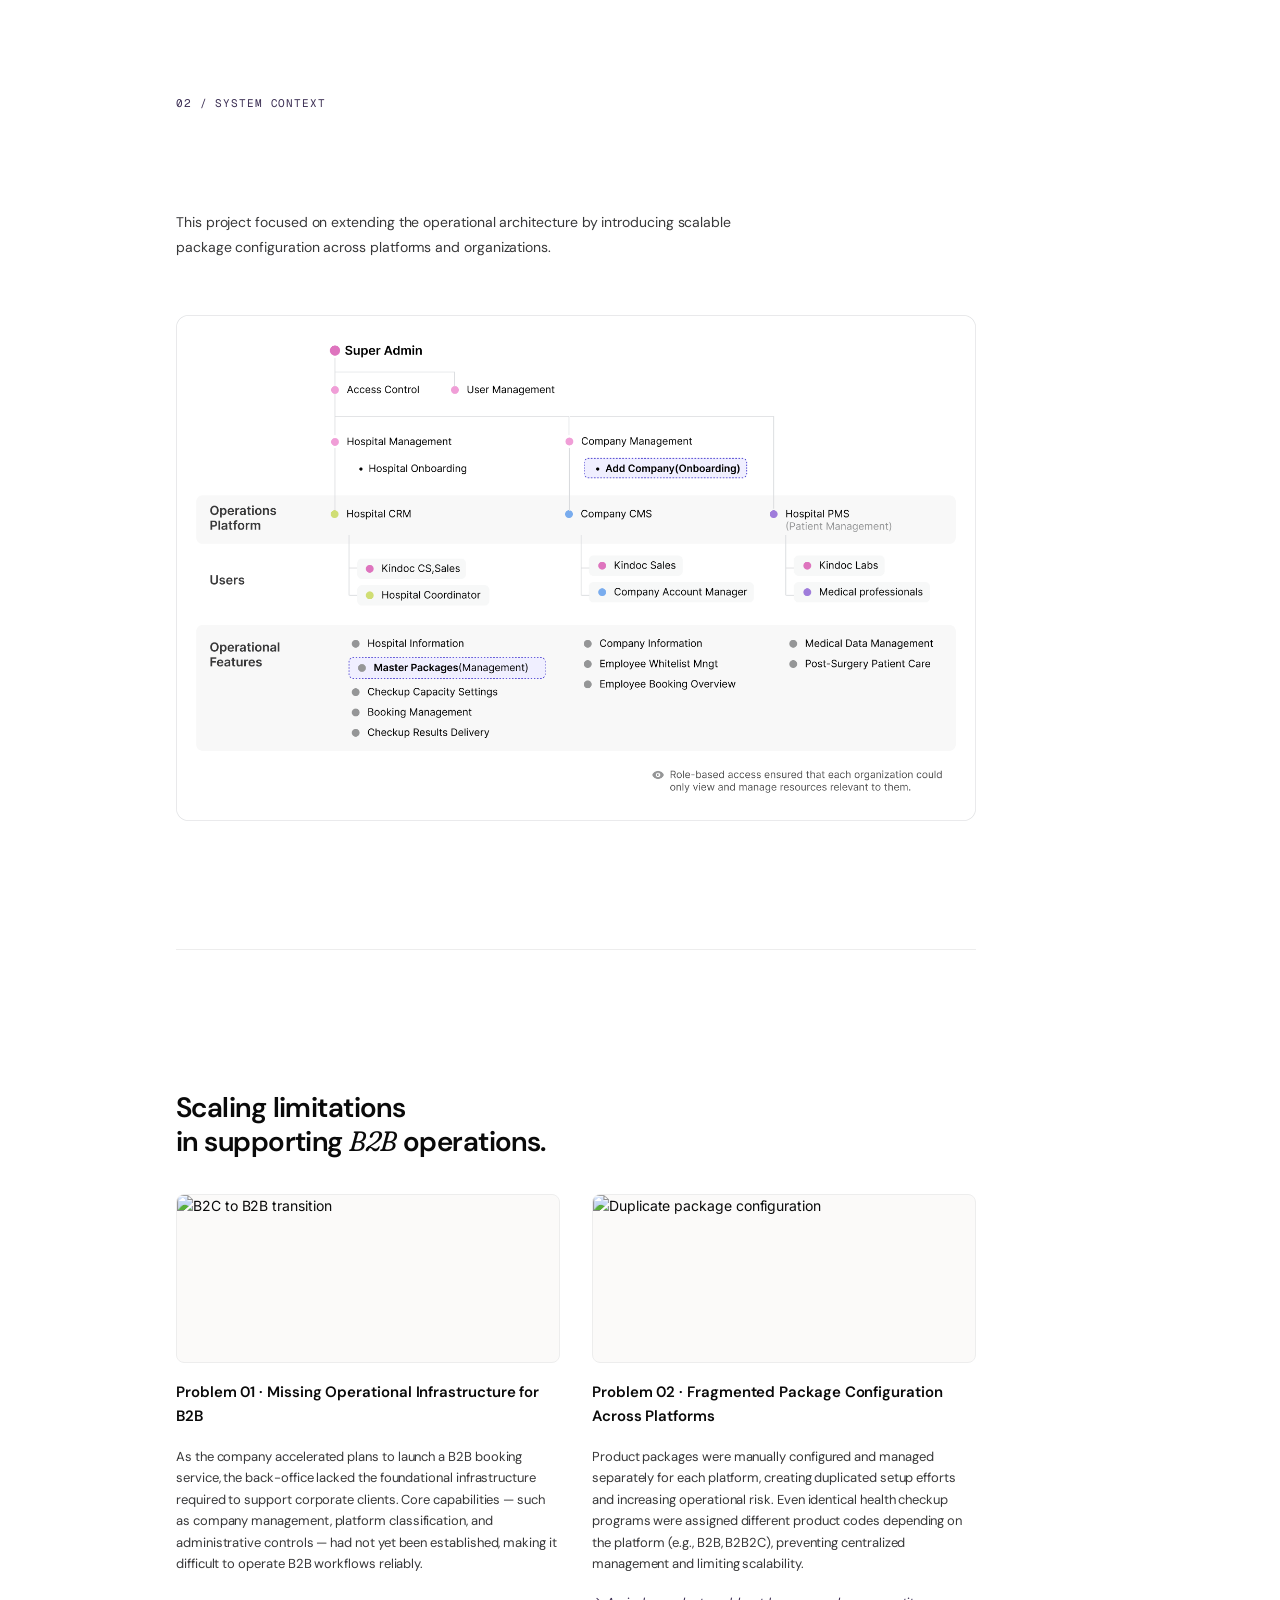
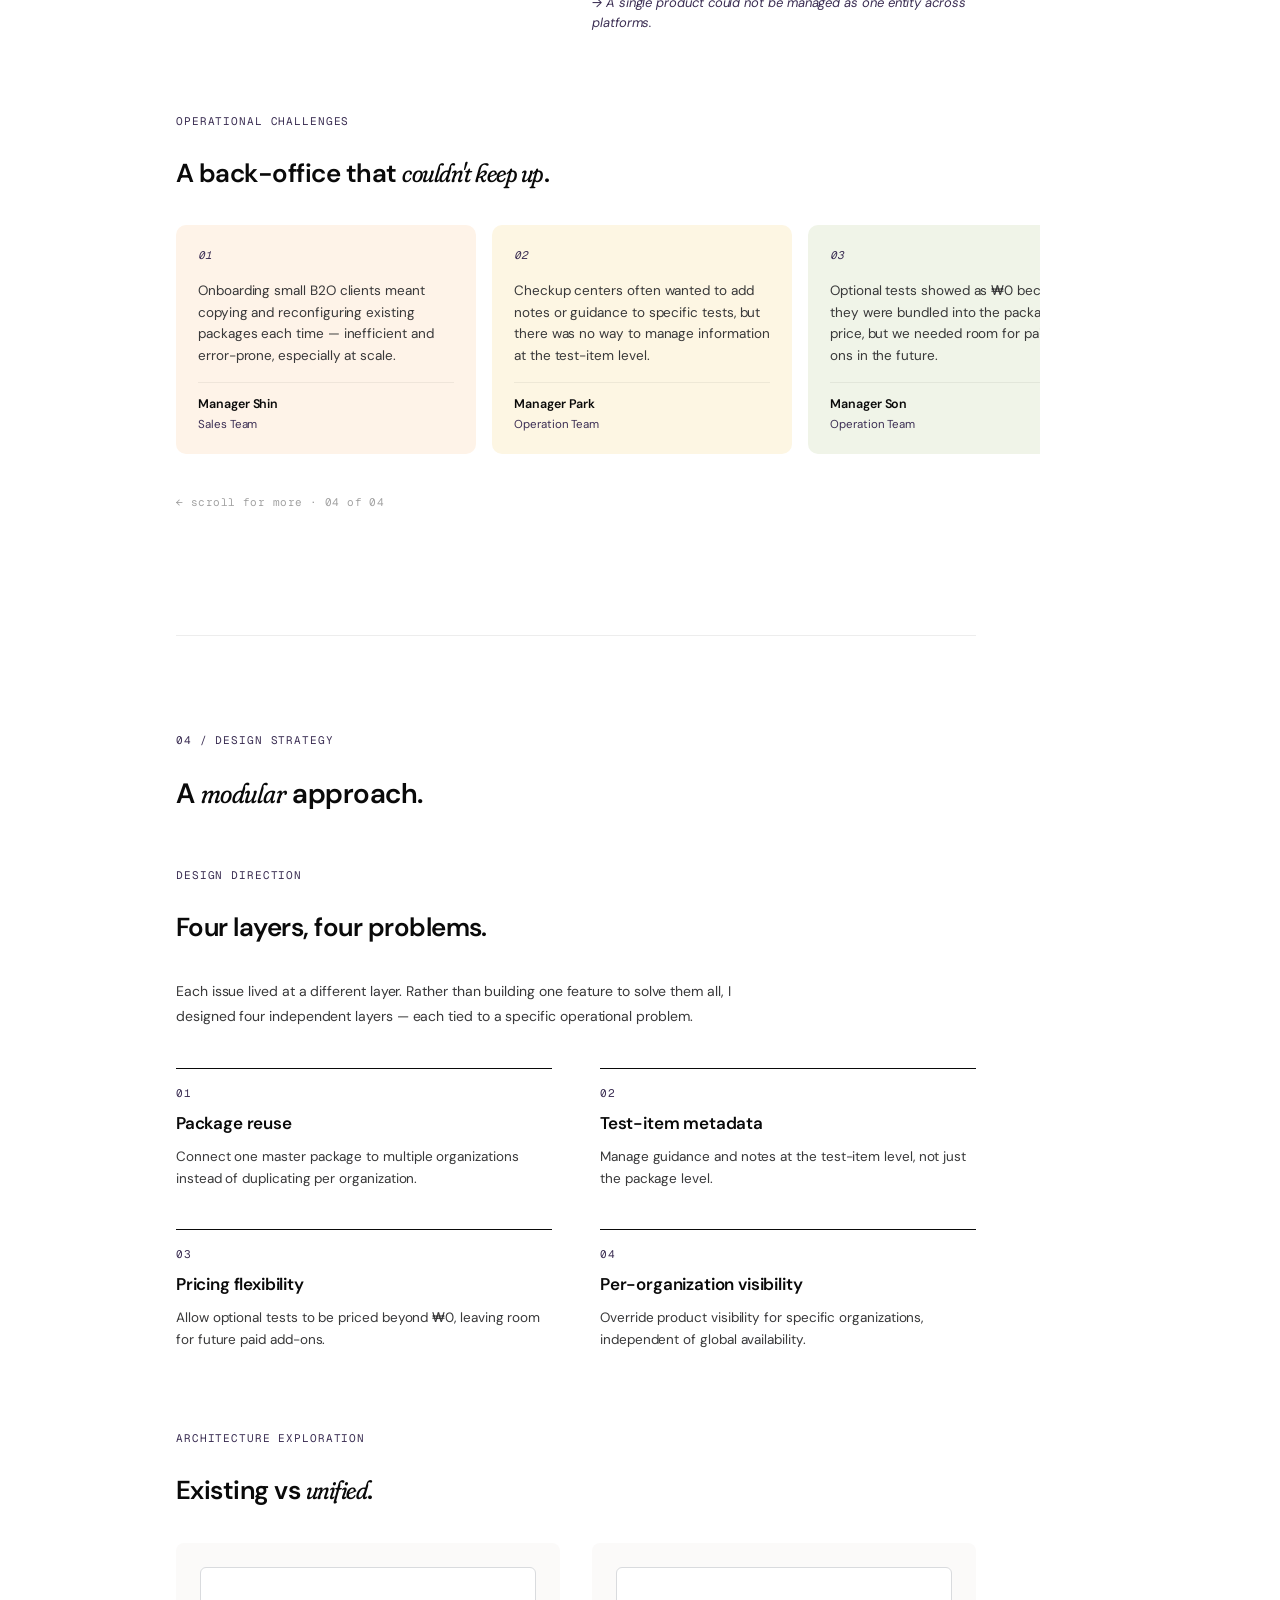
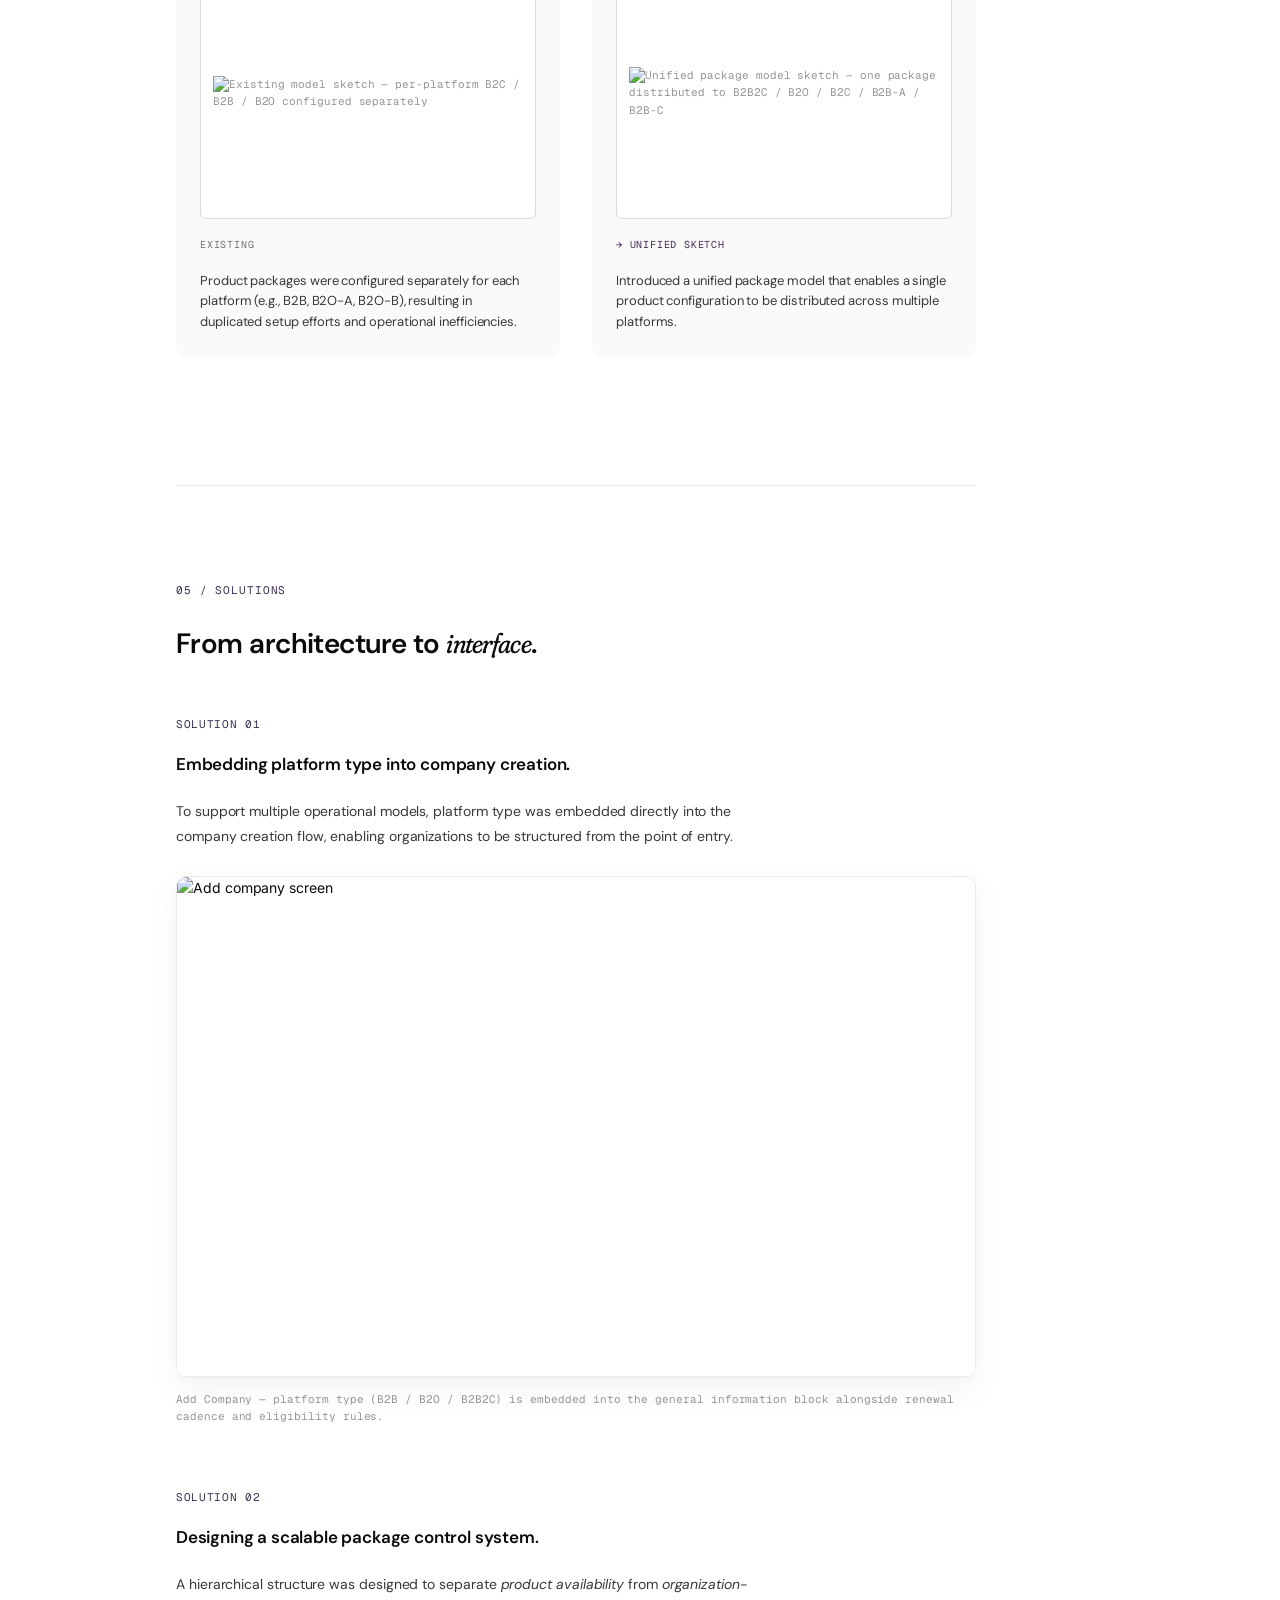
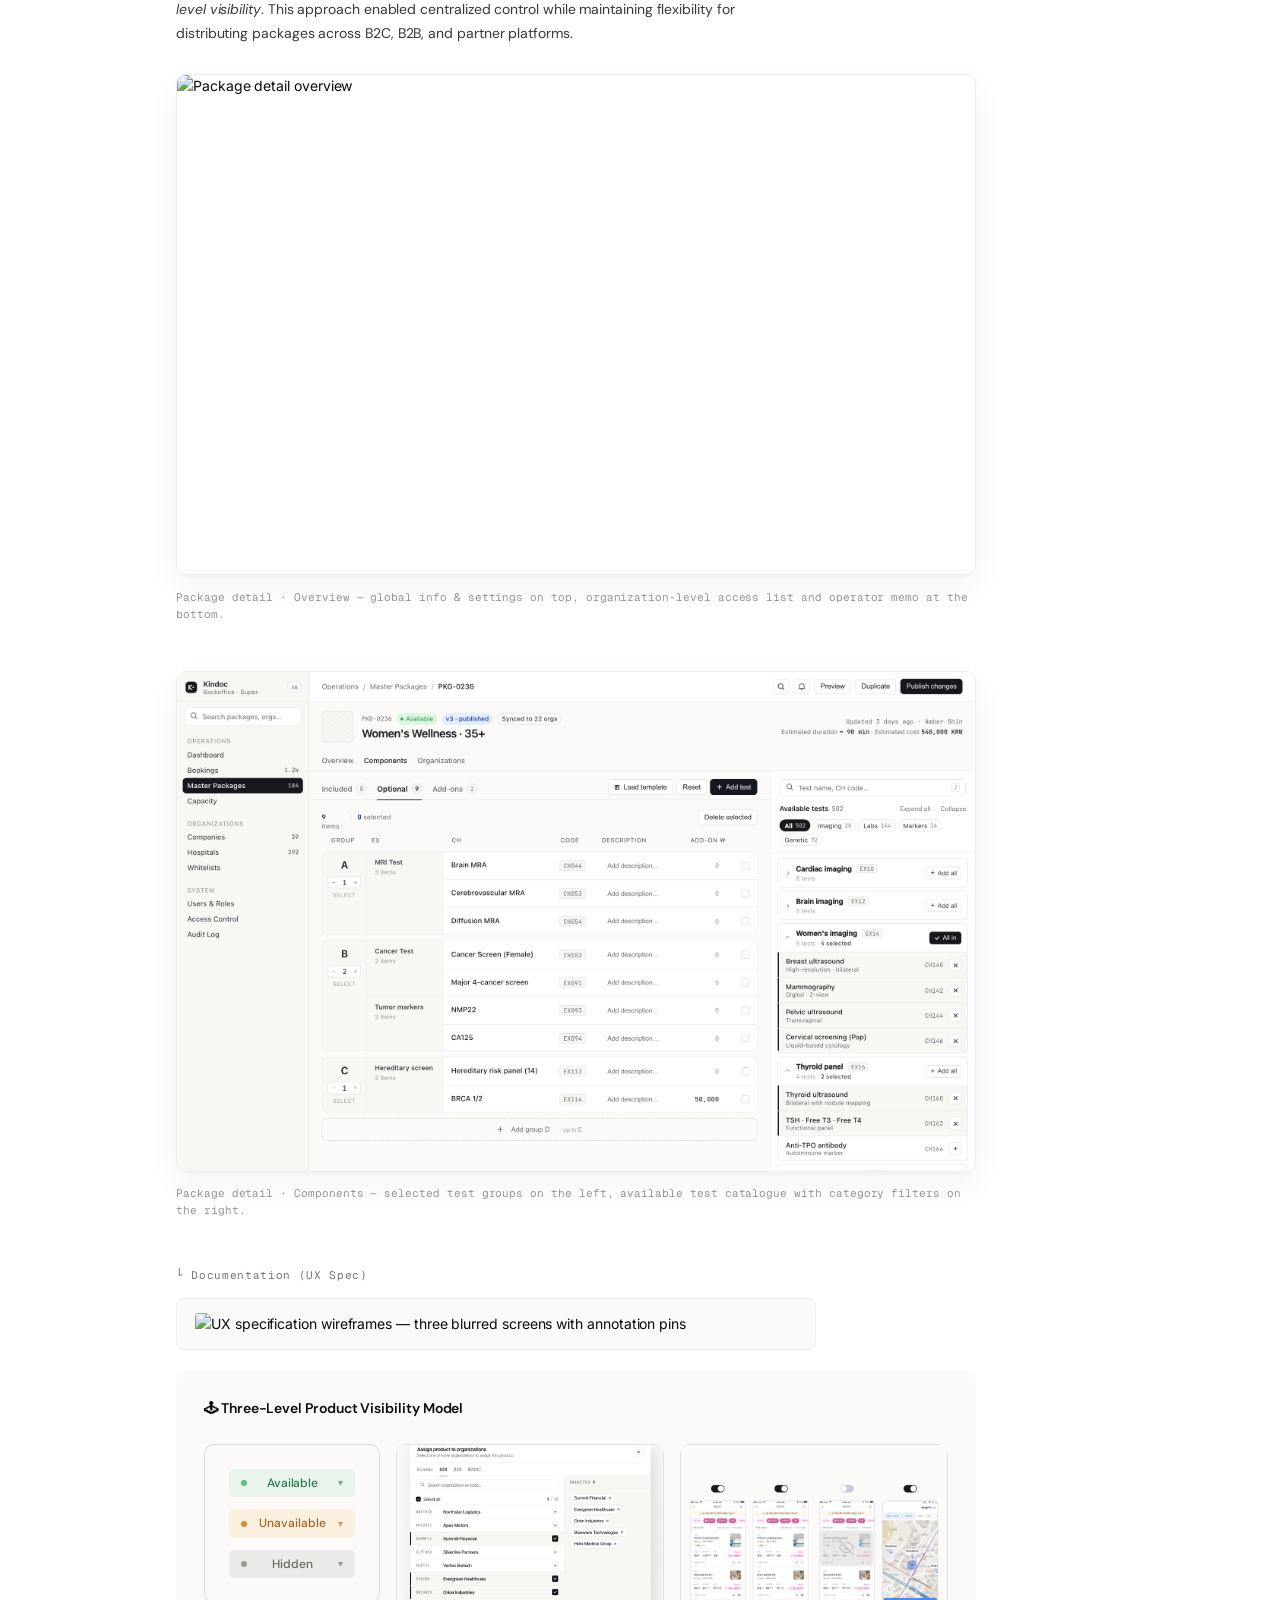
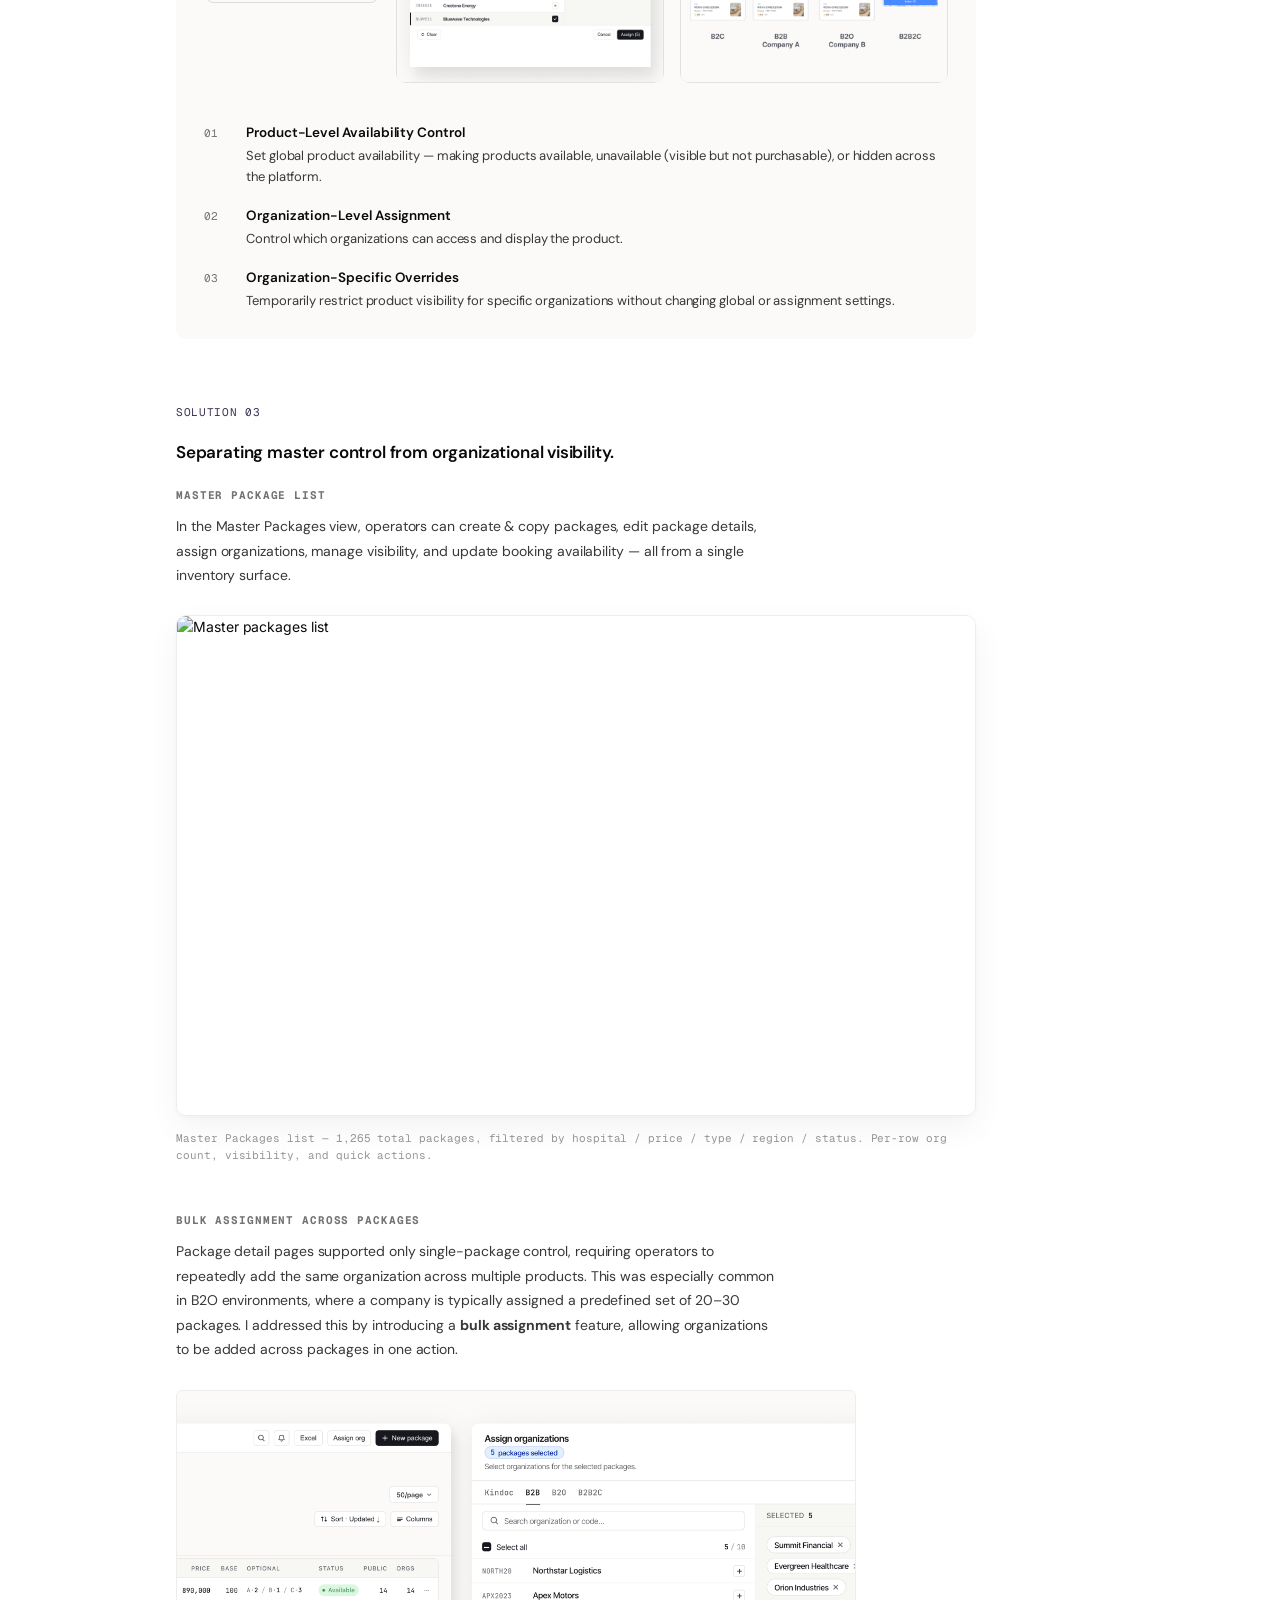
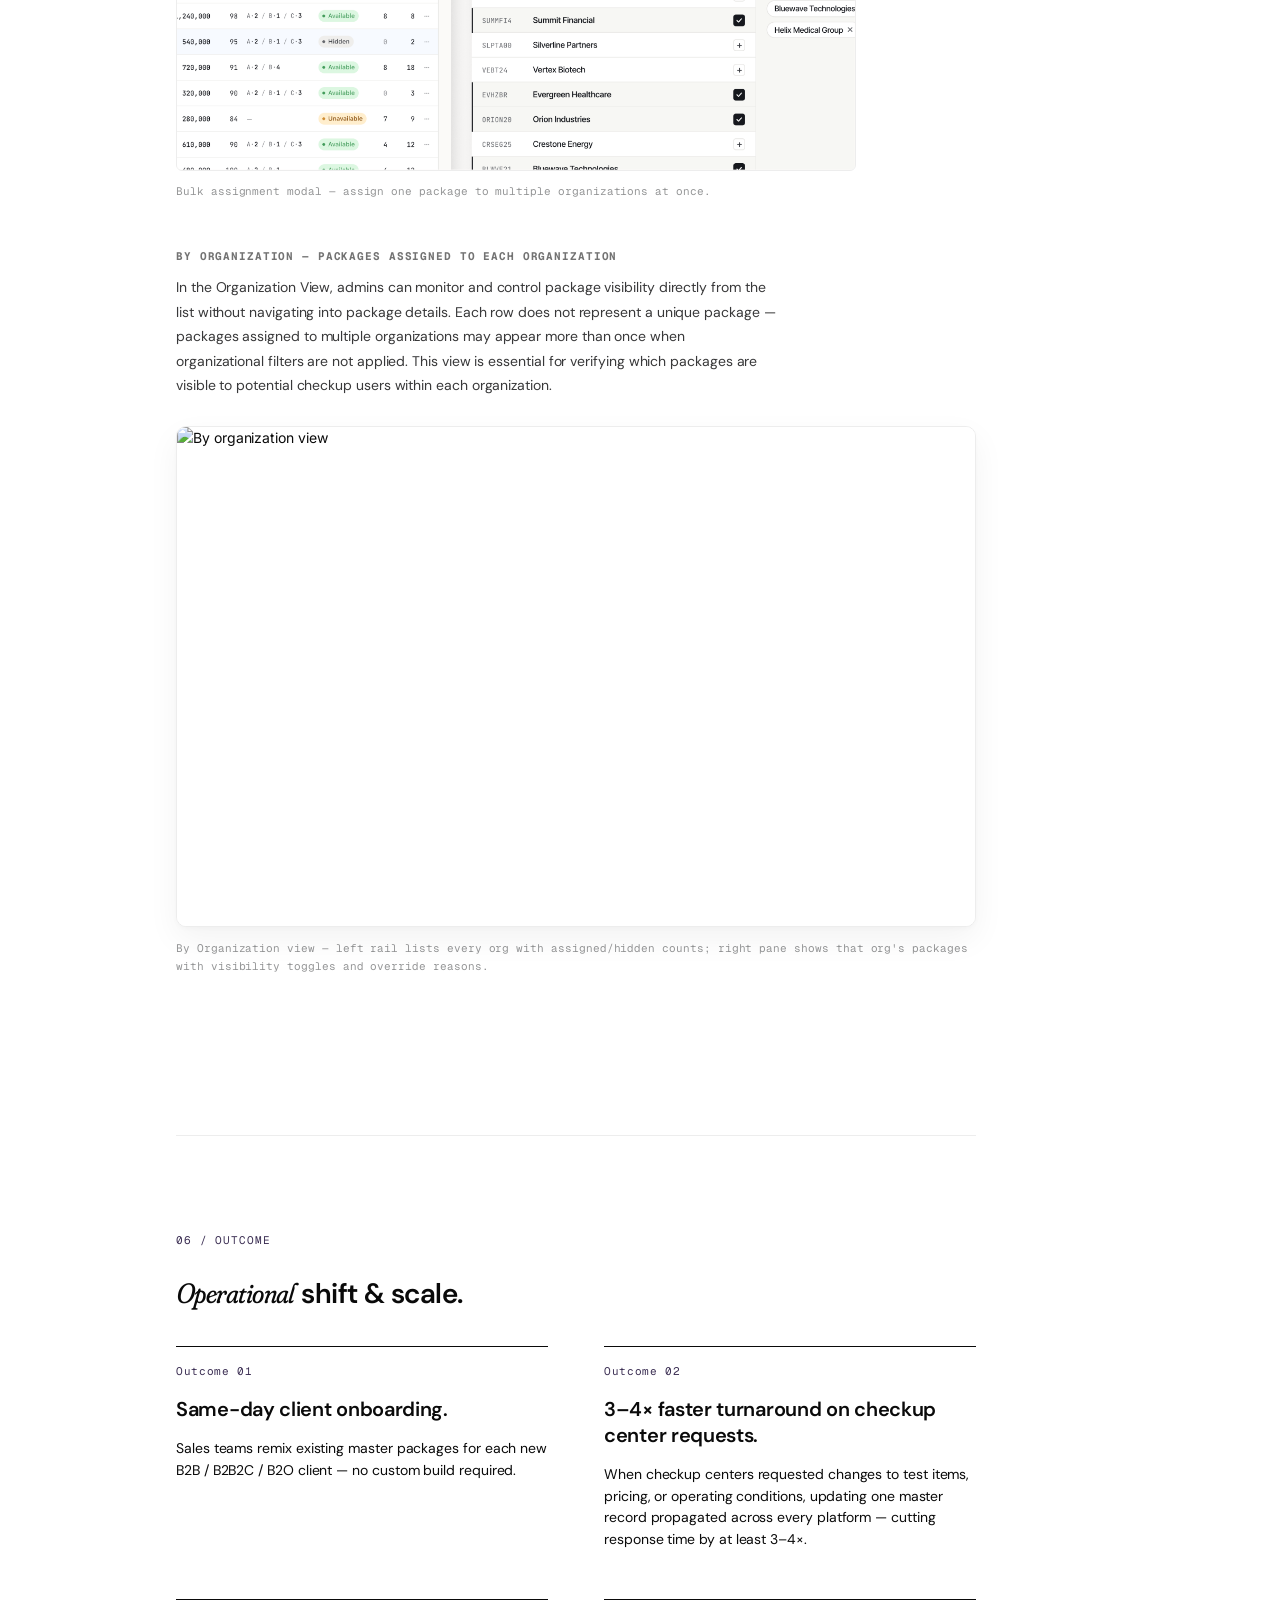
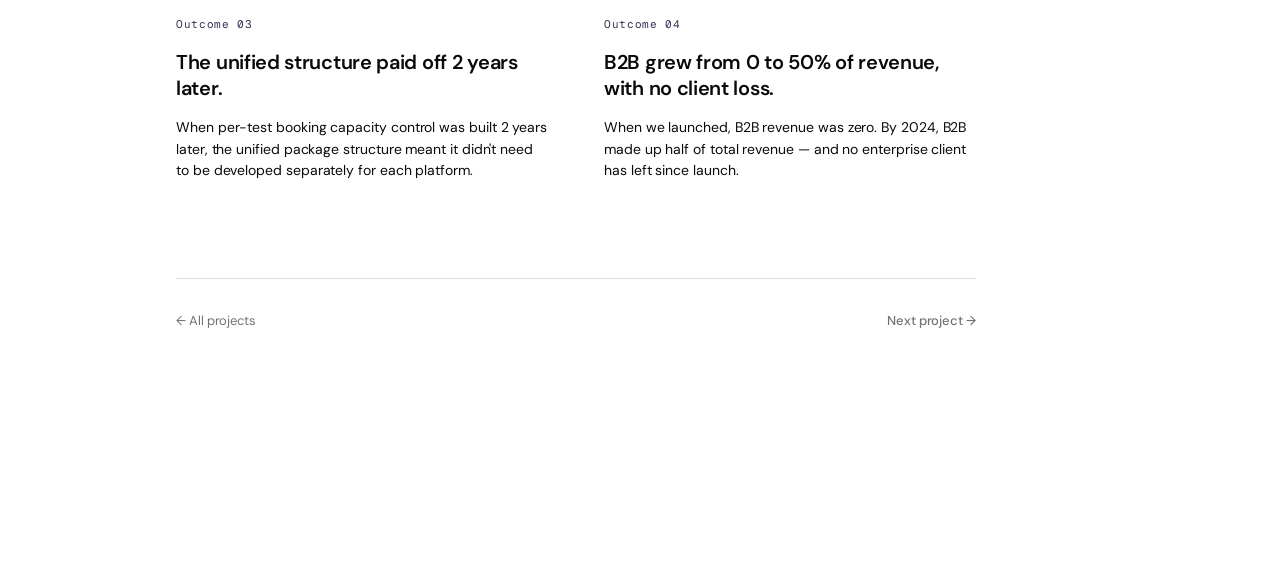
==== commit a4bf66ec: "Update work-backoffice.html" ====
--- a/work-backoffice.html
+++ b/work-backoffice.html
@@ -7,7 +7,7 @@
 <meta name="description" content="Designing a scalable operational platform for managing multiple checkup packages across organizations." />
 <link rel="stylesheet" href="assets/css/style.css" />
 <link rel="stylesheet" href="assets/css/case.css" />
-<link rel="icon" type="image/png" href="assets/images/avatar.png" />
+<link rel="icon" type="image/png" href="assets/images/favicon.png" />
 </head>
 <body data-page="work-backoffice">
 
@@ -15,16 +15,48 @@
 <header class="nav">
   <a href="index.html" class="nav__brand">
     <img src="assets/images/avatar.png" alt="Amber" />
-    <span>Amber's Portfolio</span>
+    <span>Amber Shin</span>
   </a>
   <nav class="nav__links">
-    <a href="work.html" class="nav__link is-active">Work</a>
+    <a href="work.html" class="nav__link">Work</a>
+    <div class="nav__dropdown">
+      <button class="nav__link nav__dropdown-trigger" aria-haspopup="true" aria-expanded="false">
+        Contact
+        <svg class="nav__chevron" width="11" height="11" viewBox="0 0 24 24" fill="none" stroke="currentColor" stroke-width="2.5"><polyline points="6 9 12 15 18 9"/></svg>
+      </button>
+      <div class="nav__menu">
+        <a href="mailto:seh3988@gmail.com" class="nav__menu-item">
+          <span class="nav__menu-icon">E</span>
+          <span class="nav__menu-text">
+            <span class="nav__menu-title">Email</span>
+            <span class="nav__menu-sub">Shoot me a message</span>
+          </span>
+        </a>
+        <a href="https://www.linkedin.com/in/eunhyeshin" target="_blank" rel="noopener" class="nav__menu-item">
+          <span class="nav__menu-icon">in</span>
+          <span class="nav__menu-text">
+            <span class="nav__menu-title">LinkedIn</span>
+            <span class="nav__menu-sub">Let's connect</span>
+          </span>
+        </a>
+        <a href="assets/eunhye-amber-shin_CV_2026.pdf" target="_blank" rel="noopener" class="nav__menu-item">
+          <span class="nav__menu-icon">CV</span>
+          <span class="nav__menu-text">
+            <span class="nav__menu-title">Resume</span>
+            <span class="nav__menu-sub">Download PDF</span>
+          </span>
+        </a>
+      </div>
+    </div>
   </nav>
 </header>
-
-<main class="case">
+  
+<main>
   <div class="case-shell">
 
+    <!-- ============ SIDE NAV ============ -->
+    <aside class="case-nav" aria-label="Case sections">
+  
     <!-- ============ SIDE NAV ============ -->
     <aside class="case-nav" aria-label="Case sections">
       <div class="case-nav__label">Contents</div>
@@ -204,7 +236,7 @@
           <div class="challenges">
           <div class="challenge">
             <span class="challenge__num">01</span>
-            <p class="challenge__body">Products were configured separately for each organization, leading to duplicated setup efforts and operational inefficiencies.</p>
+            <p class="challenge__body">Onboarding small B2O clients meant copying and reconfiguring existing packages each time — inefficient and error-prone, especially at scale.</p>
             <div class="challenge__by">
               <span class="challenge__name">Manager Shin</span>
               <span class="challenge__team">Sales Team</span>
@@ -212,15 +244,15 @@
           </div>
           <div class="challenge">
             <span class="challenge__num">02</span>
-            <p class="challenge__body">There was no way to control product availability without removing visibility, limiting operational flexibility.</p>
+            <p class="challenge__body">Checkup centers often wanted to add notes or guidance to specific tests, but there was no way to manage information at the test-item level.</p>
             <div class="challenge__by">
-              <span class="challenge__name">Manager Kim</span>
+              <span class="challenge__name">Manager Park</span>
               <span class="challenge__team">Operation Team</span>
             </div>
           </div>
           <div class="challenge">
             <span class="challenge__num">03</span>
-            <p class="challenge__body">Mandatory tests were priced at ₩0, but the system lacked the flexibility to support future price additions.</p>
+            <p class="challenge__body">Optional tests showed as ₩0 because they were bundled into the package price, but we needed room for paid add-ons in the future.</p>
             <div class="challenge__by">
               <span class="challenge__name">Manager Son</span>
               <span class="challenge__team">Operation Team</span>
@@ -228,45 +260,64 @@
           </div>
           <div class="challenge">
             <span class="challenge__num">04</span>
-            <p class="challenge__body">Products could not be selectively exposed to specific partner organizations, restricting business model expansion.</p>
+            <p class="challenge__body">Even for the same product, contract changes sometimes required hiding it from a single organization — and the system couldn't support that.</p>
             <div class="challenge__by">
               <span class="challenge__name">Manager Shin</span>
               <span class="challenge__team">Sales Team</span>
             </div>
           </div>
-          <div class="challenge">
-            <span class="challenge__num">05</span>
-            <p class="challenge__body">Test items had to be added manually, making package configuration time-consuming and difficult to scale.</p>
-            <div class="challenge__by">
-              <span class="challenge__name">Manager Jang</span>
-              <span class="challenge__team">Sales Manager</span>
-            </div>
-          </div>
-          <div class="challenge">
-            <span class="challenge__num">06</span>
-            <p class="challenge__body">Test items lacked user-facing descriptions, making it difficult to communicate important considerations before booking.</p>
-            <div class="challenge__by">
-              <span class="challenge__name">Manager Park</span>
-              <span class="challenge__team">Operation Team</span>
-            </div>
-          </div>
-          </div>
-        </div>
-        <p class="challenges-hint">← scroll for more  ·  06 of 06</p>
-
-        <p class="case-sect-lede reveal" style="margin-top: 32px;">
-          <strong style="color: var(--fg); font-weight: 600;">Design Direction.</strong>
-          To address these structural gaps, I focused on building a scalable operational model
-          that could support multiple platforms while reducing duplication in product configuration.
-        </p>
+          </div>
+        </div>
+        <p class="challenges-hint">← scroll for more  ·  04 of 04</p>
       </section>
 
       <!-- ===== DESIGN STRATEGY ===== -->
       <section class="case-section" id="strategy">
         <div class="case-sect-eyebrow reveal">04 / Design Strategy</div>
-        <h2 class="case-sect-title reveal" data-delay="1">Architecture <em>exploration</em>.</h2>
-
-        <div class="explore">
+        <h2 class="case-sect-title reveal" data-delay="1">A <em>modular</em> approach.</h2>
+
+        <!-- Design Direction sub-section -->
+        <div class="case-sect-eyebrow reveal" style="margin-top: 56px;">Design Direction</div>
+        <h3 class="case-sect-title reveal" data-delay="1" style="font-size: clamp(20px, 2.4vw, 26px);">Four layers, four problems.</h3>
+        <p class="case-sect-lede reveal" data-delay="2" style="margin-top: 12px; margin-bottom: 40px;">
+          Each issue lived at a different layer. Rather than building one feature to solve them all, I designed four independent layers — each tied to a specific operational problem.
+        </p>
+        <div class="direction-grid">
+          <div class="direction reveal">
+            <span class="direction__num">01</span>
+            <h4 class="direction__label">Package reuse</h4>
+            <p class="direction__body">
+              Connect one master package to multiple organizations instead of duplicating per organization.
+            </p>
+          </div>
+          <div class="direction reveal" data-delay="1">
+            <span class="direction__num">02</span>
+            <h4 class="direction__label">Test-item metadata</h4>
+            <p class="direction__body">
+              Manage guidance and notes at the test-item level, not just the package level.
+            </p>
+          </div>
+          <div class="direction reveal" data-delay="2">
+            <span class="direction__num">03</span>
+            <h4 class="direction__label">Pricing flexibility</h4>
+            <p class="direction__body">
+              Allow optional tests to be priced beyond ₩0, leaving room for future paid add-ons.
+            </p>
+          </div>
+          <div class="direction reveal" data-delay="3">
+            <span class="direction__num">04</span>
+            <h4 class="direction__label">Per-organization visibility</h4>
+            <p class="direction__body">
+              Override product visibility for specific organizations, independent of global availability.
+            </p>
+          </div>
+        </div>
+
+        <!-- Architecture Exploration sub-section -->
+        <div class="case-sect-eyebrow reveal" style="margin-top: 80px;">Architecture Exploration</div>
+        <h3 class="case-sect-title reveal" data-delay="1" style="font-size: clamp(20px, 2.4vw, 26px);">Existing vs <em>unified</em>.</h3>
+
+        <div class="explore" style="margin-top: 32px;">
           <div class="explore__card reveal">
             <div class="explore__sketch"><img src="assets/images/backoffice/sketch-existing.png" alt="Existing model sketch — per-platform B2C / B2B / B2O configured separately" /></div>
             <span class="explore__label">Existing</span>
@@ -284,10 +335,15 @@
             </p>
           </div>
         </div>
+      </section>
+
+      <!-- ===== SOLUTIONS ===== -->
+      <section class="case-section" id="solutions">
+        <div class="case-sect-eyebrow reveal">05 / Solutions</div>
+        <h2 class="case-sect-title reveal" data-delay="1">From architecture to <em>interface</em>.</h2>
 
         <!-- SOLUTION 1 -->
-        <a id="solutions" style="display:block; position:relative; top:-80px; visibility:hidden;"></a>
-<div class="solution" style="margin-top: 56px;">
+        <div class="solution" style="margin-top: 56px;">
           <div class="solution__head reveal">
             <span class="solution__num">Solution 01</span>
           </div>
@@ -444,7 +500,7 @@
 
       <!-- ===== OUTCOME ===== -->
       <section class="case-section" id="outcome">
-        <div class="case-sect-eyebrow reveal">05 / Outcome</div>
+        <div class="case-sect-eyebrow reveal">06 / Outcome</div>
         <h2 class="case-sect-title reveal" data-delay="1"><em>Operational</em> shift &amp; scale.</h2>
 
         <div class="outcome-list outcome-list--2col">
--- a/assets/css/style.css
+++ b/assets/css/style.css
@@ -0,0 +1,470 @@
+/* ============================================================
+   Amber's Portfolio — design tokens + base
+   ============================================================ */
+
+@import url('https://fonts.googleapis.com/css2?family=DM+Sans:opsz,wght@9..40,400;9..40,500;9..40,600;9..40,700&family=Fraunces:opsz,wght,SOFT@9..144,300..900,0..100&family=IBM+Plex+Serif:ital,wght@0,300;0,400;0,500;0,600;0,700;1,400;1,500;1,600&family=Inter:wght@300;400;500;600;700&family=Geist+Mono:wght@400;500&display=swap');
+@import url('https://cdn.jsdelivr.net/gh/orioncactus/pretendard@v1.3.9/dist/web/static/pretendard.min.css');
+
+:root {
+  /* Type stacks */
+  --font-display: 'Fraunces', 'IBM Plex Serif', 'Times New Roman', serif;
+  --font-serif: 'IBM Plex Serif', 'Times New Roman', serif;
+  --font-sans: 'Inter', 'Pretendard', -apple-system, BlinkMacSystemFont, 'Helvetica Neue', sans-serif;
+  --font-mono: 'Geist Mono', 'JetBrains Mono', ui-monospace, 'SF Mono', Menlo, monospace;
+  --font-kr: 'Pretendard', 'Noto Sans KR', sans-serif;
+
+  /* Colors */
+  --bg: #ffffff;
+  --bg-soft: #fbfaf9;
+  --bg-tint: #f5f3f0;
+  --fg: #0a0a0a;
+  --fg-2: #1a1a1a;
+  --fg-3: #383839;
+  --muted: #737373;
+  --muted-2: #959697;
+  --muted-3: #a3a3a3;
+  --line: #e2e0e0;
+  --line-2: #d9dbde;
+  --line-3: #ededed;
+
+  /* Accents */
+  --accent: #3b2e53;
+  --accent-hover: #2b2040;
+  --tag-green: #56c283;
+  --tag-pink: #e31675;
+  --tag-blue: #4b41d0;
+
+  /* Layout */
+  --max-w: 1280px;
+  --gutter: 64px;
+  --col-gap: 32px;
+
+  /* Motion */
+  --ease: cubic-bezier(0.22, 1, 0.36, 1);
+  --ease-out: cubic-bezier(0.16, 1, 0.3, 1);
+  --t-fast: 200ms;
+  --t-med: 400ms;
+  --t-slow: 700ms;
+}
+
+/* ============================================================
+   Reset
+   ============================================================ */
+
+*, *::before, *::after { box-sizing: border-box; }
+
+html {
+  -webkit-font-smoothing: antialiased;
+  -moz-osx-font-smoothing: grayscale;
+  text-rendering: optimizeLegibility;
+  scroll-behavior: smooth;
+}
+
+body {
+  margin: 0;
+  font-family: var(--font-sans);
+  font-size: 14px;
+  line-height: 1.55;
+  color: var(--fg);
+  background: var(--bg);
+  letter-spacing: -0.005em;
+  /* page-load fade */
+  opacity: 0;
+  animation: pageIn 500ms var(--ease-out) forwards;
+}
+
+body.is-leaving {
+  opacity: 1;
+  animation: pageOut 220ms var(--ease) forwards;
+}
+
+@keyframes pageIn  { from { opacity: 0; } to { opacity: 1; } }
+@keyframes pageOut { from { opacity: 1; } to { opacity: 0; } }
+
+a {
+  color: inherit;
+  text-decoration: none;
+}
+button {
+  font: inherit;
+  color: inherit;
+  background: none;
+  border: 0;
+  cursor: pointer;
+  padding: 0;
+}
+img, svg { display: block; max-width: 100%; }
+
+::selection { background: var(--accent); color: #fff; }
+
+/* ============================================================
+   Layout primitives — technical grid
+   ============================================================ */
+
+.wrap {
+  width: 100%;
+  max-width: var(--max-w);
+  margin: 0 auto;
+  padding: 0 var(--gutter);
+}
+
+/* Grid frame — subtle vertical guideline borders */
+.grid-frame {
+  position: fixed;
+  inset: 0;
+  pointer-events: none;
+  z-index: 1;
+  display: flex;
+  justify-content: center;
+}
+.grid-frame::before,
+.grid-frame::after {
+  content: '';
+  position: absolute;
+  top: 0;
+  bottom: 0;
+  width: 1px;
+  background: var(--line);
+  opacity: 0.6;
+}
+.grid-frame::before { left: var(--gutter); }
+.grid-frame::after { right: var(--gutter); }
+
+.section {
+  position: relative;
+  padding: 120px 0;
+  z-index: 2;
+}
+.section--soft { background: var(--bg-soft); }
+.section--tight { padding: 80px 0; }
+
+/* Section header / numbered label */
+.eyebrow {
+  font-family: var(--font-mono);
+  font-size: 12px;
+  letter-spacing: 0.1em;
+  text-transform: uppercase;
+  color: var(--muted);
+  font-weight: 400;
+  display: inline-flex;
+  align-items: baseline;
+  gap: 10px;
+}
+.eyebrow .dash {
+  display: inline-block;
+  width: 22px;
+  height: 1px;
+  background: var(--muted-2);
+  transform: translateY(-3px);
+}
+
+/* Two-column structure */
+.split {
+  display: grid;
+  grid-template-columns: 200px 1fr;
+  gap: var(--col-gap);
+  align-items: start;
+}
+
+/* ============================================================
+   Typography
+   ============================================================ */
+
+.h-display {
+  font-family: var(--font-display);
+  font-weight: 400;
+  font-variation-settings: "opsz" 144, "SOFT" 0;
+  font-size: clamp(36px, 6.2vw, 72px);
+  line-height: 1.1;
+  letter-spacing: -0.025em;
+  color: var(--fg);
+  margin: 0;
+}
+.h-display em {
+  font-style: italic;
+  font-variation-settings: "opsz" 144, "SOFT" 100;
+  color: var(--fg-2);
+}
+
+.h-serif {
+  font-family: var(--font-serif);
+  font-weight: 600;
+  font-size: clamp(24px, 2.8vw, 36px);
+  line-height: 1.15;
+  letter-spacing: -0.02em;
+  margin: 0;
+  color: var(--fg);
+}
+
+.h-serif--italic {
+  font-style: italic;
+  font-weight: 500;
+}
+
+.h-sans {
+  font-family: var(--font-sans);
+  font-weight: 600;
+  font-size: 16px;
+  line-height: 1.3;
+  margin: 0;
+  color: var(--fg-2);
+  letter-spacing: -0.01em;
+}
+
+.lead {
+  font-family: var(--font-sans);
+  font-size: 15px;
+  line-height: 1.6;
+  color: var(--muted);
+  max-width: 60ch;
+  margin: 0;
+}
+
+.mono {
+  font-family: var(--font-mono);
+  font-size: 13px;
+  color: var(--muted);
+  letter-spacing: 0.01em;
+}
+
+/* Soft fade-in primitive */
+.reveal {
+  opacity: 0;
+  transform: translateY(14px);
+  transition: opacity 700ms var(--ease-out), transform 700ms var(--ease-out);
+  will-change: opacity, transform;
+}
+.reveal.is-in {
+  opacity: 1;
+  transform: none;
+}
+.reveal[data-delay="1"] { transition-delay: 80ms; }
+.reveal[data-delay="2"] { transition-delay: 160ms; }
+.reveal[data-delay="3"] { transition-delay: 240ms; }
+.reveal[data-delay="4"] { transition-delay: 320ms; }
+.reveal[data-delay="5"] { transition-delay: 400ms; }
+
+/* ============================================================
+   Floating bottom nav (section anchors)
+   ============================================================ */
+
+.floatnav {
+  position: fixed;
+  bottom: 24px;
+  left: 50%;
+  transform: translateX(-50%) translateY(16px);
+  z-index: 40;
+  display: flex;
+  align-items: center;
+  gap: 2px;
+  padding: 4px;
+  background: rgba(255, 255, 255, 0.88);
+  backdrop-filter: blur(14px) saturate(140%);
+  -webkit-backdrop-filter: blur(14px) saturate(140%);
+  border: 1px solid var(--line-2);
+  border-radius: 999px;
+  box-shadow:
+    0 12px 32px rgba(0, 0, 0, 0.06),
+    0 2px 6px rgba(0, 0, 0, 0.04);
+  opacity: 0;
+  pointer-events: none;
+  transition: opacity 320ms var(--ease), transform 420ms var(--ease-out);
+}
+.floatnav.is-visible {
+  opacity: 1;
+  transform: translateX(-50%) translateY(0);
+  pointer-events: auto;
+}
+.floatnav__item {
+  display: inline-flex;
+  align-items: center;
+  gap: 6px;
+  padding: 7px 13px;
+  font-family: 'DM Sans', var(--font-sans);
+  font-size: 12.5px;
+  font-weight: 500;
+  letter-spacing: -0.005em;
+  line-height: 1;
+  color: var(--muted);
+  border-radius: 999px;
+  transition: color var(--t-fast) var(--ease), background var(--t-fast) var(--ease);
+  white-space: nowrap;
+}
+.floatnav__item svg {
+  width: 13px;
+  height: 13px;
+  flex-shrink: 0;
+  opacity: 0.85;
+}
+.floatnav__item:hover {
+  color: var(--fg-2);
+  background: rgba(0, 0, 0, 0.035);
+}
+.floatnav__item.is-current {
+  background: var(--fg);
+  color: #fff;
+}
+.floatnav__item.is-current:hover { background: var(--fg); color: #fff; }
+.floatnav__item.is-current svg { opacity: 1; }
+
+@media (max-width: 640px) {
+  .floatnav { gap: 0; padding: 3px; bottom: 16px; }
+  .floatnav__item { padding: 8px 10px; font-size: 12px; gap: 0; }
+  .floatnav__label { display: none; }
+  .floatnav__item svg { width: 15px; height: 15px; }
+}
+
+.nav {
+  position: fixed;
+  top: 0; left: 0; right: 0;
+  z-index: 50;
+  padding: 18px var(--gutter);
+  display: flex;
+  align-items: center;
+  justify-content: space-between;
+  background: linear-gradient(to bottom, rgba(255,255,255,0.92) 0%, rgba(255,255,255,0.6) 60%, rgba(255,255,255,0) 100%);
+  backdrop-filter: blur(8px);
+  -webkit-backdrop-filter: blur(8px);
+}
+.nav__brand {
+  display: inline-flex;
+  align-items: center;
+  gap: 8px;
+  font-family: var(--font-serif);
+  font-weight: 500;
+  font-style: italic;
+  font-size: 17px;
+  letter-spacing: -0.04em;
+  color: var(--fg);
+}
+.nav__brand img {
+  width: 24px;
+  height: 24px;
+  border-radius: 50%;
+  object-fit: cover;
+}
+.nav__links {
+  display: flex;
+  gap: 8px;
+  align-items: center;
+}
+.nav__link {
+  position: relative;
+  padding: 9px 14px;
+  font-size: 13px;
+  font-weight: 500;
+  color: var(--fg-3);
+  border-radius: 6px;
+  transition: color var(--t-fast) var(--ease), background var(--t-fast) var(--ease);
+}
+.nav__link:hover { color: var(--fg); background: rgba(0,0,0,0.04); }
+.nav__link.is-active {
+  background: var(--bg-tint);
+  color: var(--fg);
+}
+
+/* ============================================================
+   Buttons
+   ============================================================ */
+
+.btn {
+  display: inline-flex;
+  align-items: center;
+  justify-content: center;
+  gap: 8px;
+  padding: 13px 20px;
+  border-radius: 4px;
+  font-family: var(--font-sans);
+  font-weight: 500;
+  font-size: 14px;
+  letter-spacing: -0.005em;
+  line-height: 1;
+  transition: background var(--t-fast) var(--ease),
+              transform var(--t-fast) var(--ease),
+              border-color var(--t-fast) var(--ease);
+  cursor: pointer;
+}
+.btn--primary {
+  background: var(--accent);
+  color: #fff;
+}
+.btn--primary:hover {
+  background: var(--accent-hover);
+  transform: translateY(-1px);
+}
+.btn--ghost {
+  background: transparent;
+  border: 1px solid rgba(122,111,140,0.5);
+  color: var(--fg);
+}
+.btn--ghost:hover {
+  border-color: var(--fg);
+  background: rgba(0,0,0,0.02);
+}
+.btn .arrow {
+  transition: transform var(--t-fast) var(--ease);
+}
+.btn:hover .arrow { transform: translateX(3px); }
+
+/* ============================================================
+   Responsive
+   ============================================================ */
+
+@media (max-width: 1024px) {
+  :root { --gutter: 40px; --col-gap: 24px; }
+  .section { padding: 96px 0; }
+  .split { grid-template-columns: 160px 1fr; }
+}
+
+@media (max-width: 768px) {
+  :root { --gutter: 24px; }
+  .section { padding: 72px 0; }
+  .grid-frame::before, .grid-frame::after { display: none; }
+  .split { grid-template-columns: 1fr; gap: 24px; }
+  .nav { padding: 14px 24px; }
+  .footer__inner { grid-template-columns: 1fr; gap: 40px; }
+  .footer__right { align-items: flex-start; text-align: left; }
+}
+/* ============================================================
+   Footer — Minimal single row
+   ============================================================ */
+.footer {
+  position: relative;
+  z-index: 2;
+  background: var(--bg-soft);
+  border-top: 1px solid var(--line);
+}
+.footer__inner {
+  display: flex;
+  justify-content: space-between;
+  align-items: center;
+  padding: 24px 0;
+}
+.footer__built {
+  font-family: var(--font-sans);
+  font-size: 13px;
+  font-weight: 400;
+  color: var(--muted);
+  margin: 0;
+  letter-spacing: -0.005em;
+}
+.footer__social {
+  display: flex;
+  gap: 18px;
+}
+.footer__social a {
+  width: 20px;
+  height: 20px;
+  display: grid;
+  place-items: center;
+  color: var(--muted-2);
+  transition: color var(--t-fast) var(--ease);
+}
+.footer__social a:hover { color: var(--fg); }
+@media (max-width: 768px) {
+  .footer__inner {
+    flex-direction: column;
+    align-items: flex-start;
+    gap: 16px;
+  }
+}
--- a/assets/css/case.css
+++ b/assets/css/case.css
@@ -14,10 +14,15 @@
 .case-shell {
   display: grid;
   grid-template-columns: var(--case-side) minmax(0, 1fr);
-  gap: 64px;
+  gap: 40px;
   padding: 120px var(--gutter) 160px;
-  max-width: 1280px;
+  max-width: 1100px;
   margin: 0 auto;
+}
+@media (min-width: 1025px) {
+  .case-shell {
+    transform: translateX(-64px);
+  }
 }
 
 /* Side nav */
@@ -64,7 +69,11 @@
 .case-nav__link.is-current::before { height: 14px; left: 0; }
 
 /* Main content column */
-.case-main { min-width: 0; }
+.case-main {
+  min-width: 0;
+  max-width: 800px;
+  margin-inline: auto;
+}
 /* Section padding */
 .case-section {
   padding: 96px 0;
@@ -74,6 +83,22 @@
 .case-section:first-of-type {
   border-top: 0;
   padding-top: 0;
+}
+
+/* ===== Visual content max-width ===== */
+/* Constrain large visuals (images, mockups, diagrams) to a comfortable
+   reading width while keeping text bodies at their existing width. */
+.case-cover,
+.case-section > img,
+.problem-grid,
+.explore,
+.ui-frame,
+.ui-caption,
+.uxspec,
+.levels {
+  max-width: 800px;
+  margin-left: 0;
+  margin-right: auto;
 }
 
 /* ===== Hero / Overview ===== */
@@ -449,6 +474,7 @@
   display: flex;
   gap: 16px;
   width: max-content;
+  padding-right: max(var(--gutter), 32px);
 }
 .challenge {
   flex: 0 0 300px;
@@ -510,6 +536,44 @@
   color: var(--muted-3);
   letter-spacing: 0.04em;
   margin: 0 0 28px;
+}
+
+/* ===== Design direction (4 layered approaches) ===== */
+.direction-grid {
+  display: grid;
+  grid-template-columns: repeat(2, 1fr);
+  gap: 40px 48px;
+  margin-top: 8px;
+}
+.direction {
+  padding-top: 16px;
+  border-top: 1px solid var(--fg);
+  display: flex;
+  flex-direction: column;
+  gap: 8px;
+}
+.direction__num {
+  font-family: var(--font-mono);
+  font-size: 11px;
+  letter-spacing: 0.06em;
+  color: var(--accent);
+}
+.direction__label {
+  font-family: 'DM Sans', var(--font-sans);
+  font-size: 17px;
+  font-weight: 600;
+  line-height: 1.3;
+  letter-spacing: -0.01em;
+  color: var(--fg);
+  margin: 2px 0 4px 0;
+}
+.direction__body {
+  font-family: 'DM Sans', var(--font-sans);
+  font-size: 13.5px;
+  line-height: 1.6;
+  color: var(--fg-3);
+  letter-spacing: -0.005em;
+  margin: 0;
 }
 
 /* ===== Architecture exploration: existing vs unified ===== */
@@ -795,6 +859,7 @@
 /* ===== Responsive ===== */
 @media (max-width: 1024px) {
   .case-shell { grid-template-columns: 1fr; gap: 32px; padding-top: 96px; }
+   .case-main { max-width: 100%; }
   .case-nav {
     position: relative; top: 0;
     flex-direction: row;
@@ -816,6 +881,7 @@
   .outcome-list { grid-template-columns: 1fr; gap: 28px; }
   .outcome-list--2col { grid-template-columns: 1fr; gap: 28px; }
   .outcome__headline { font-size: 18px; }
+  .direction-grid { grid-template-columns: 1fr; gap: 28px; }
   .challenges { gap: 12px; }
   .challenge { flex: 0 0 280px; }
 }
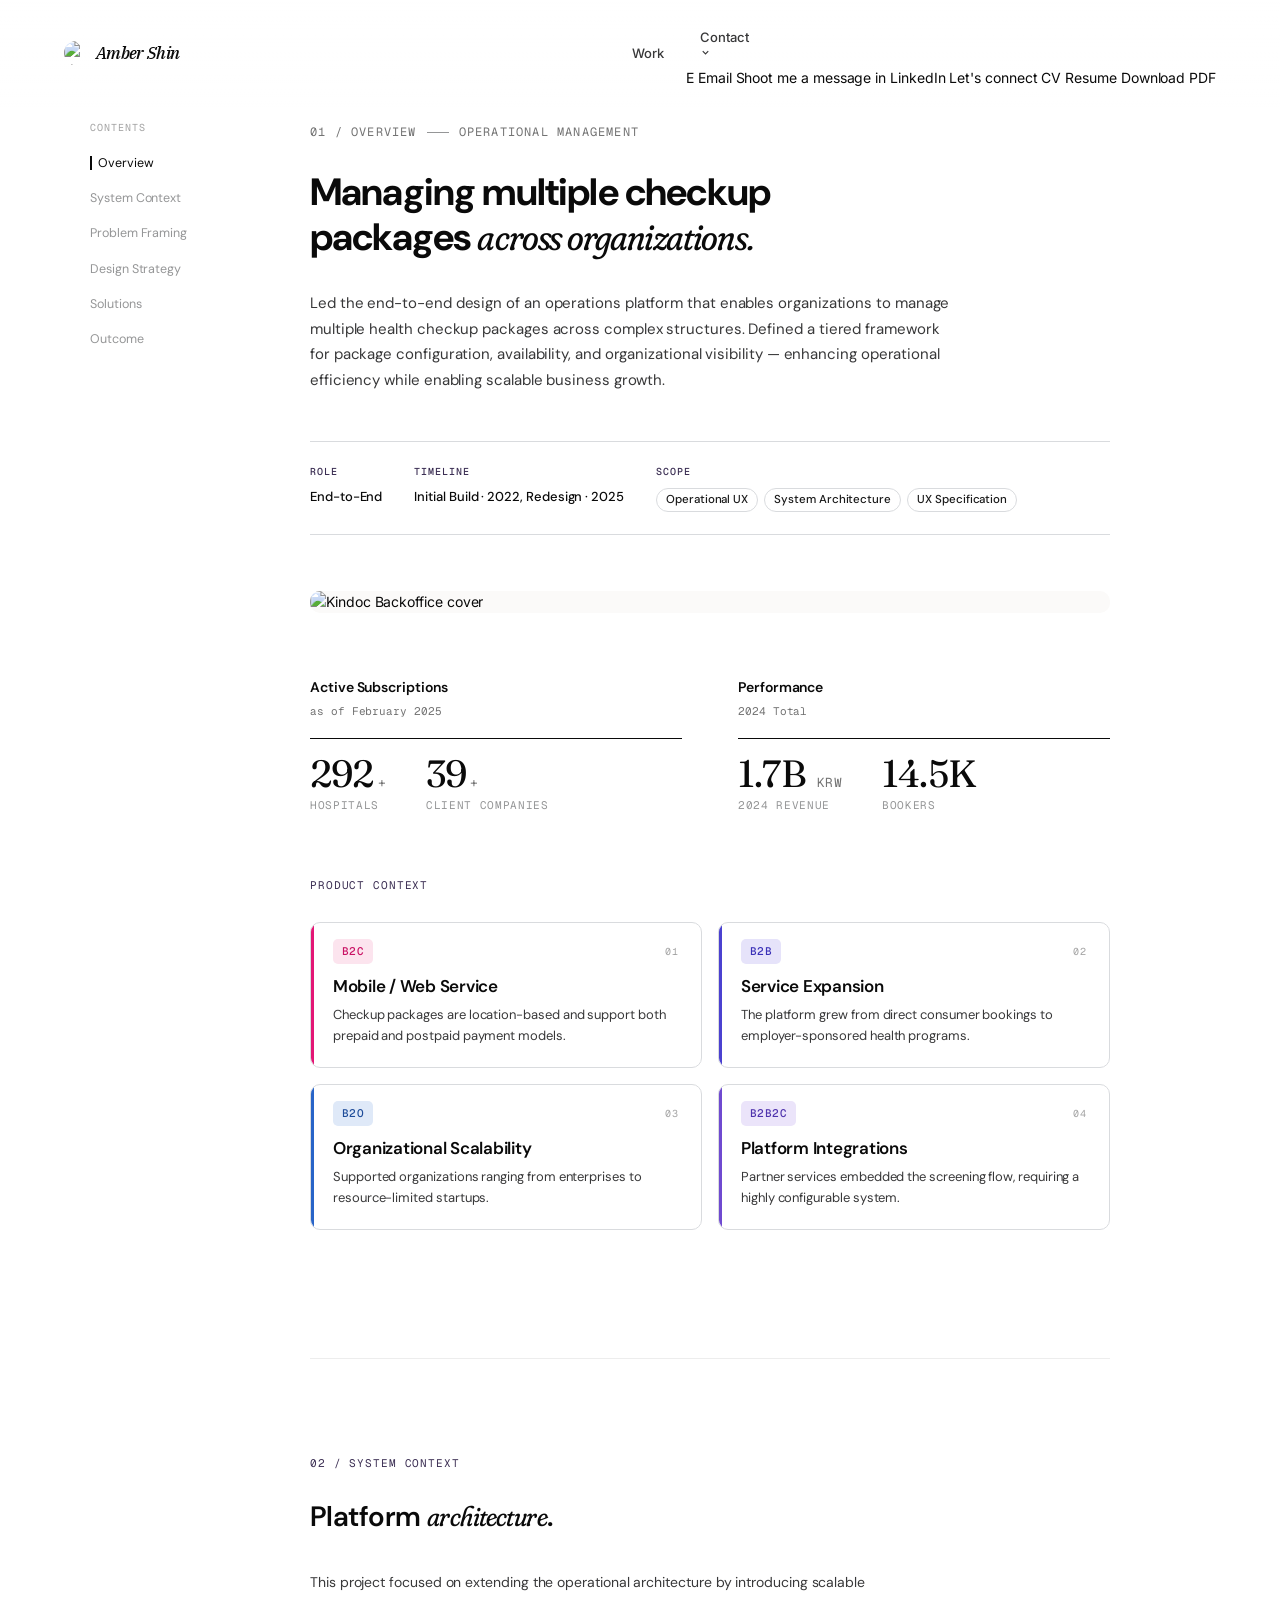
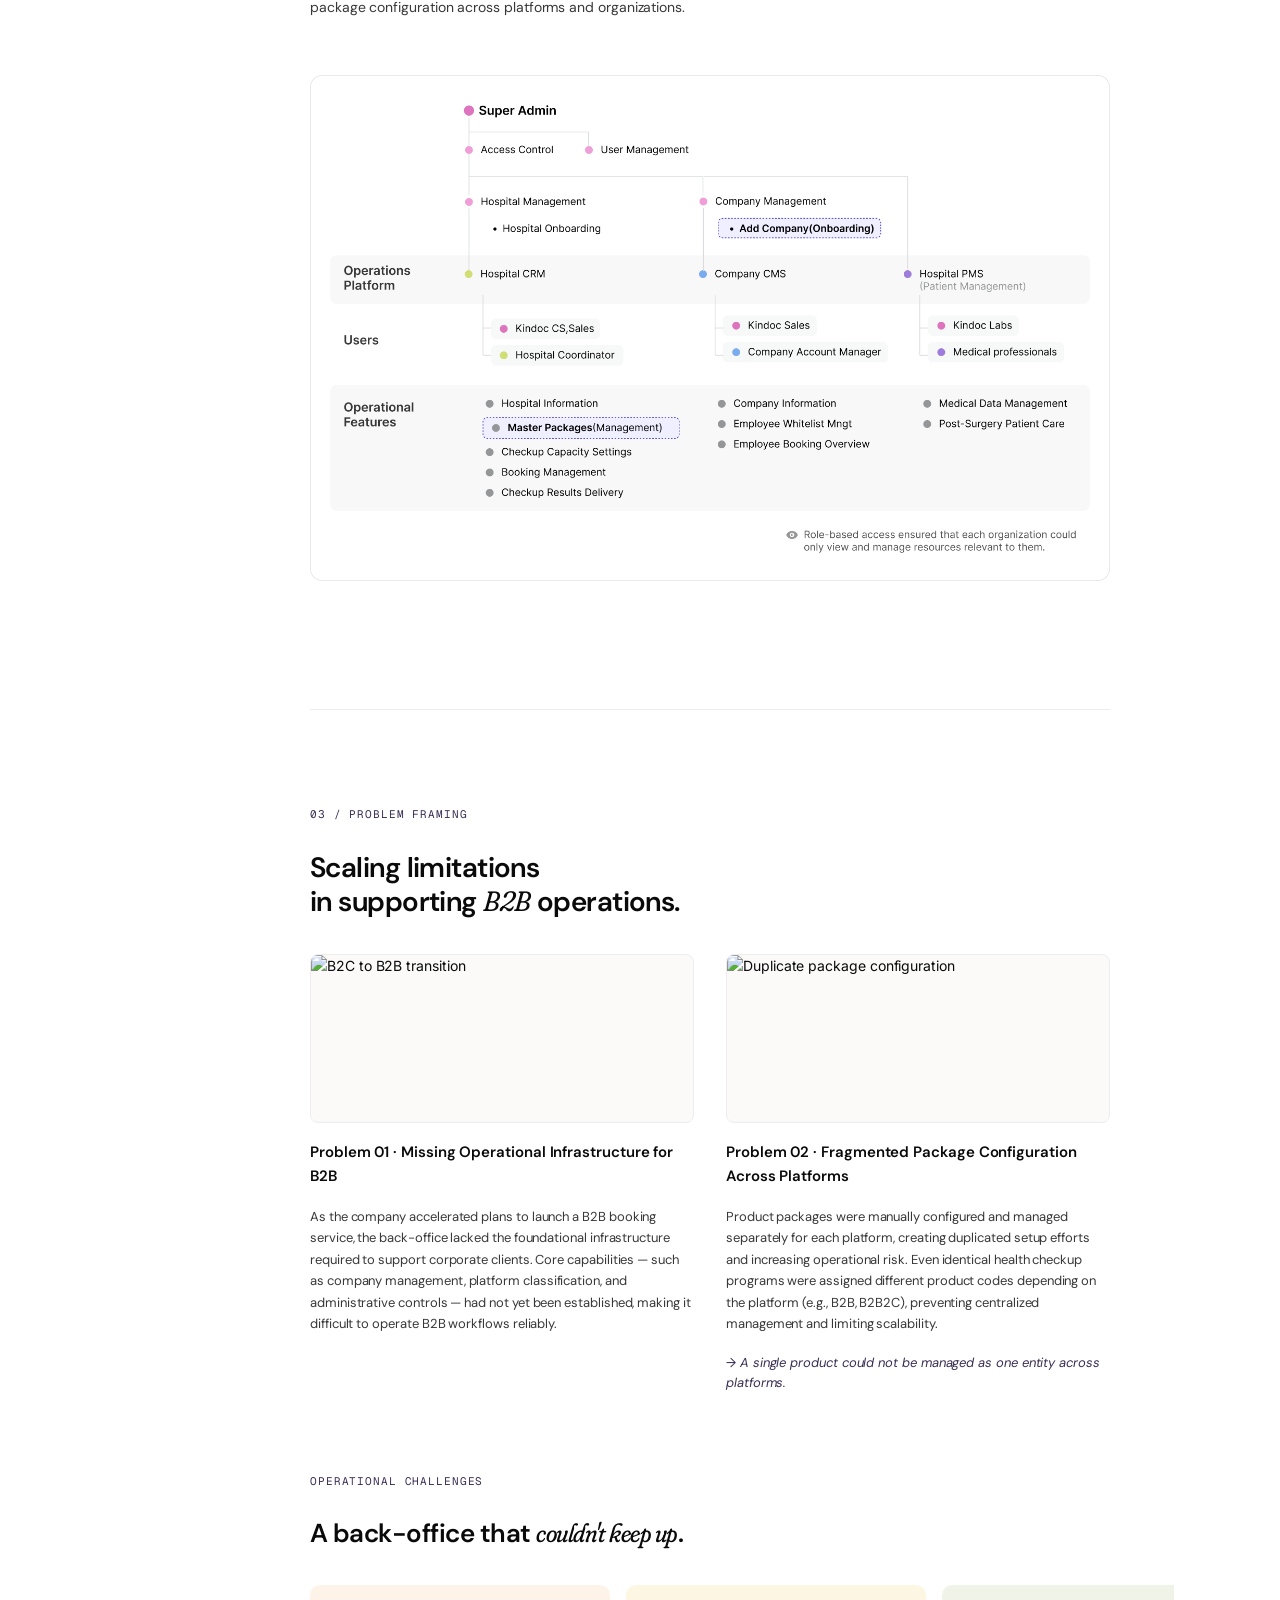
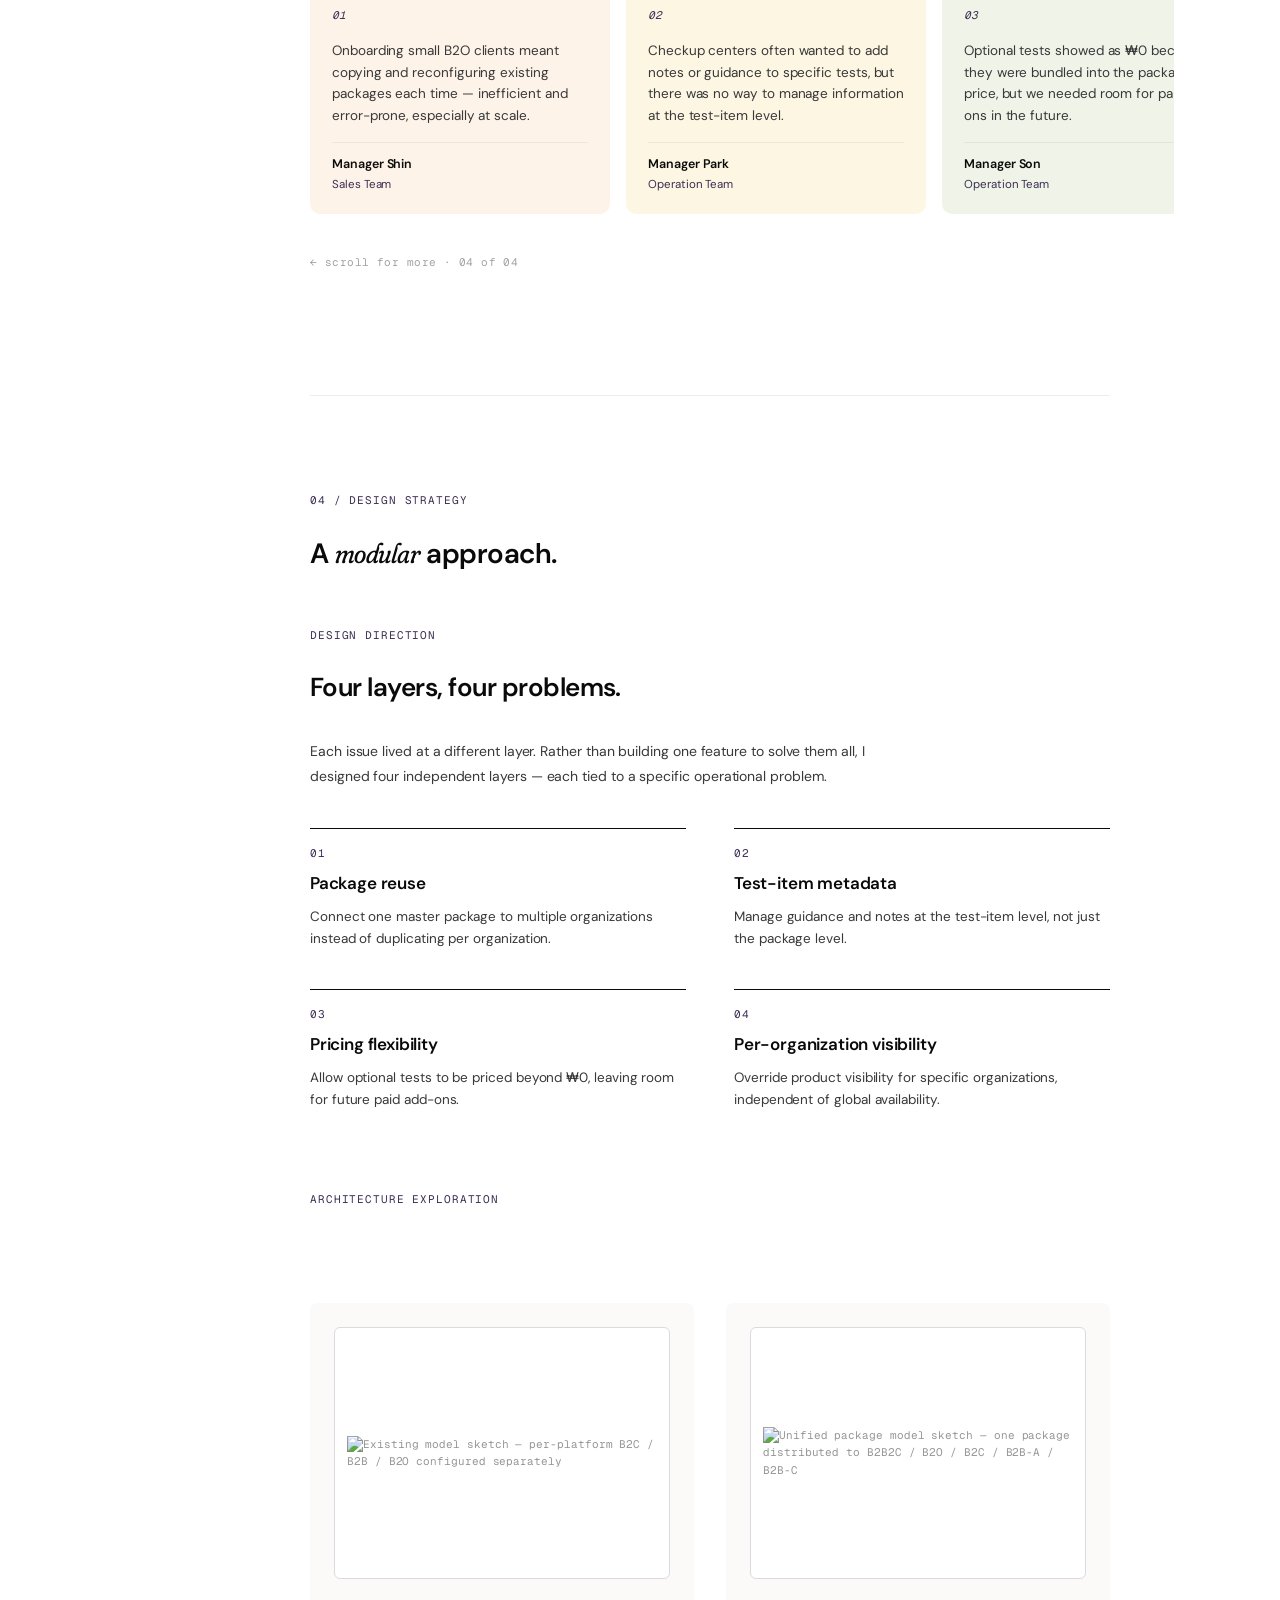
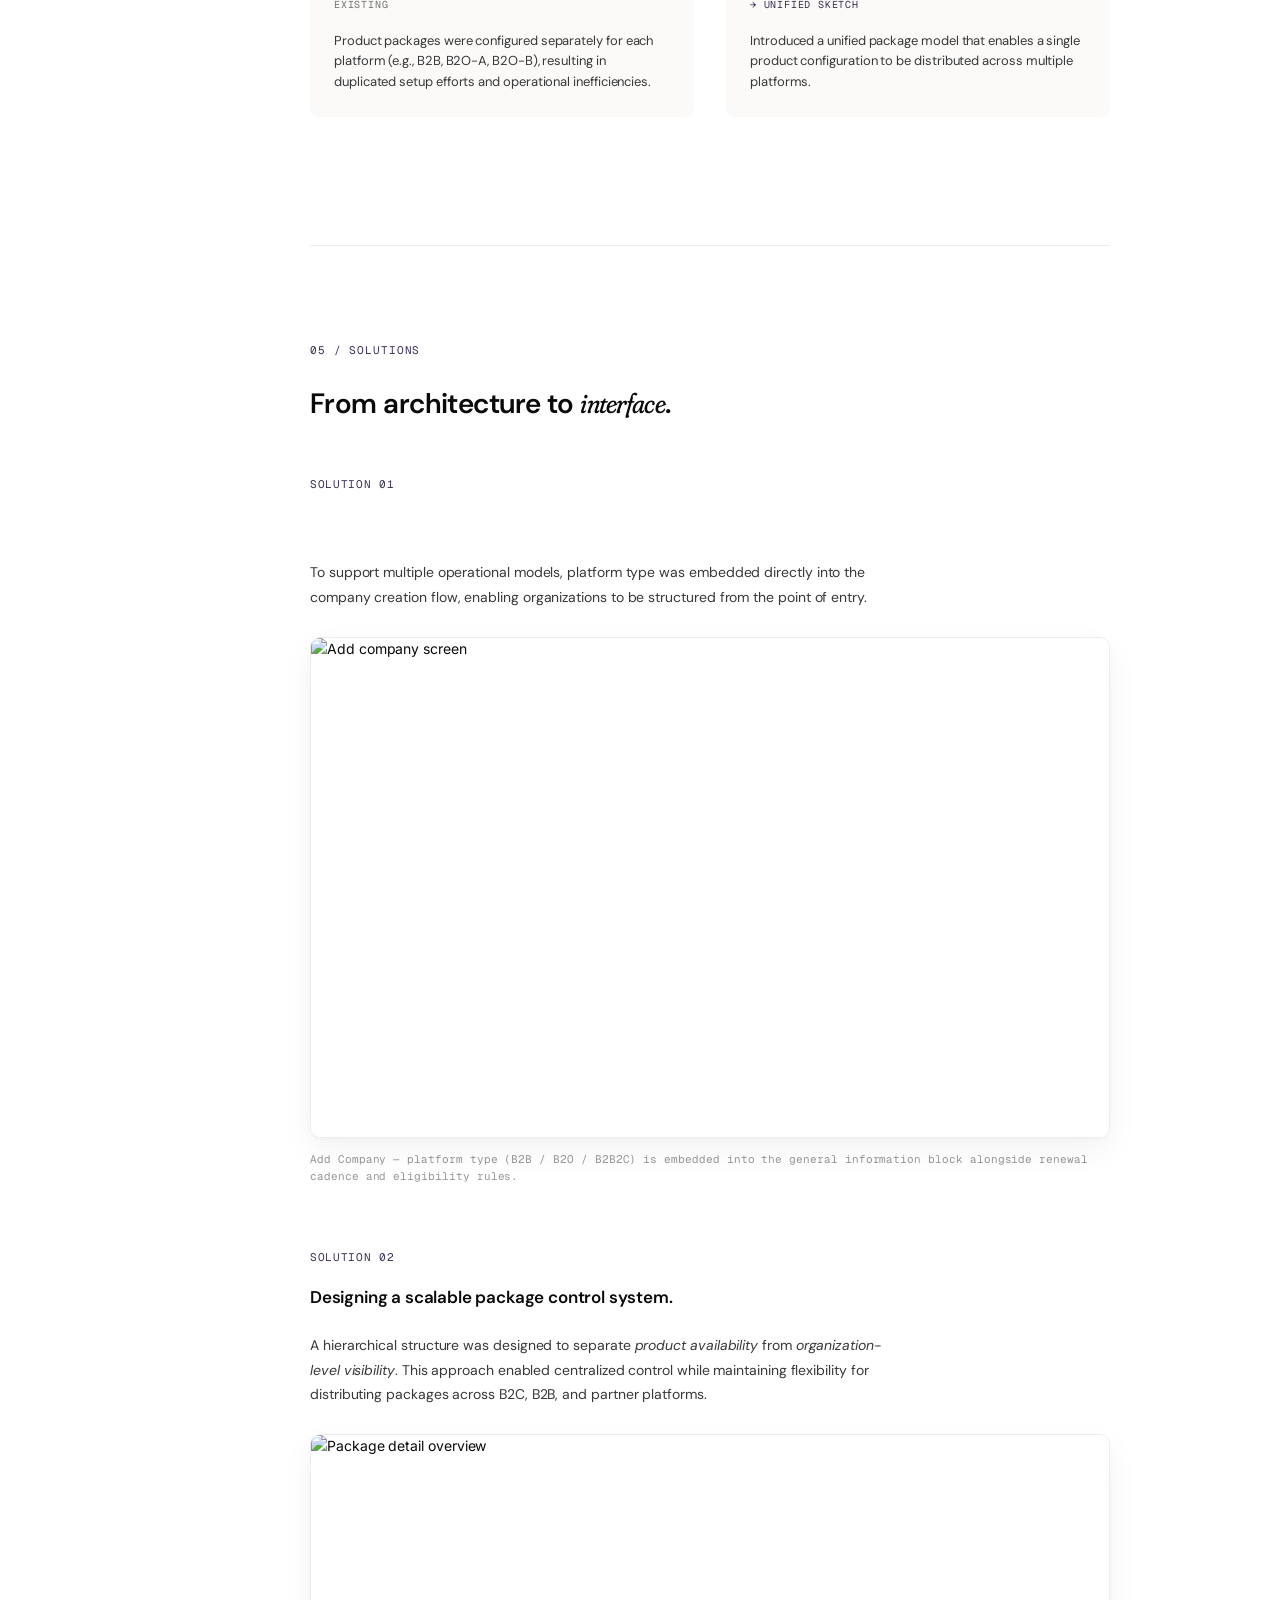
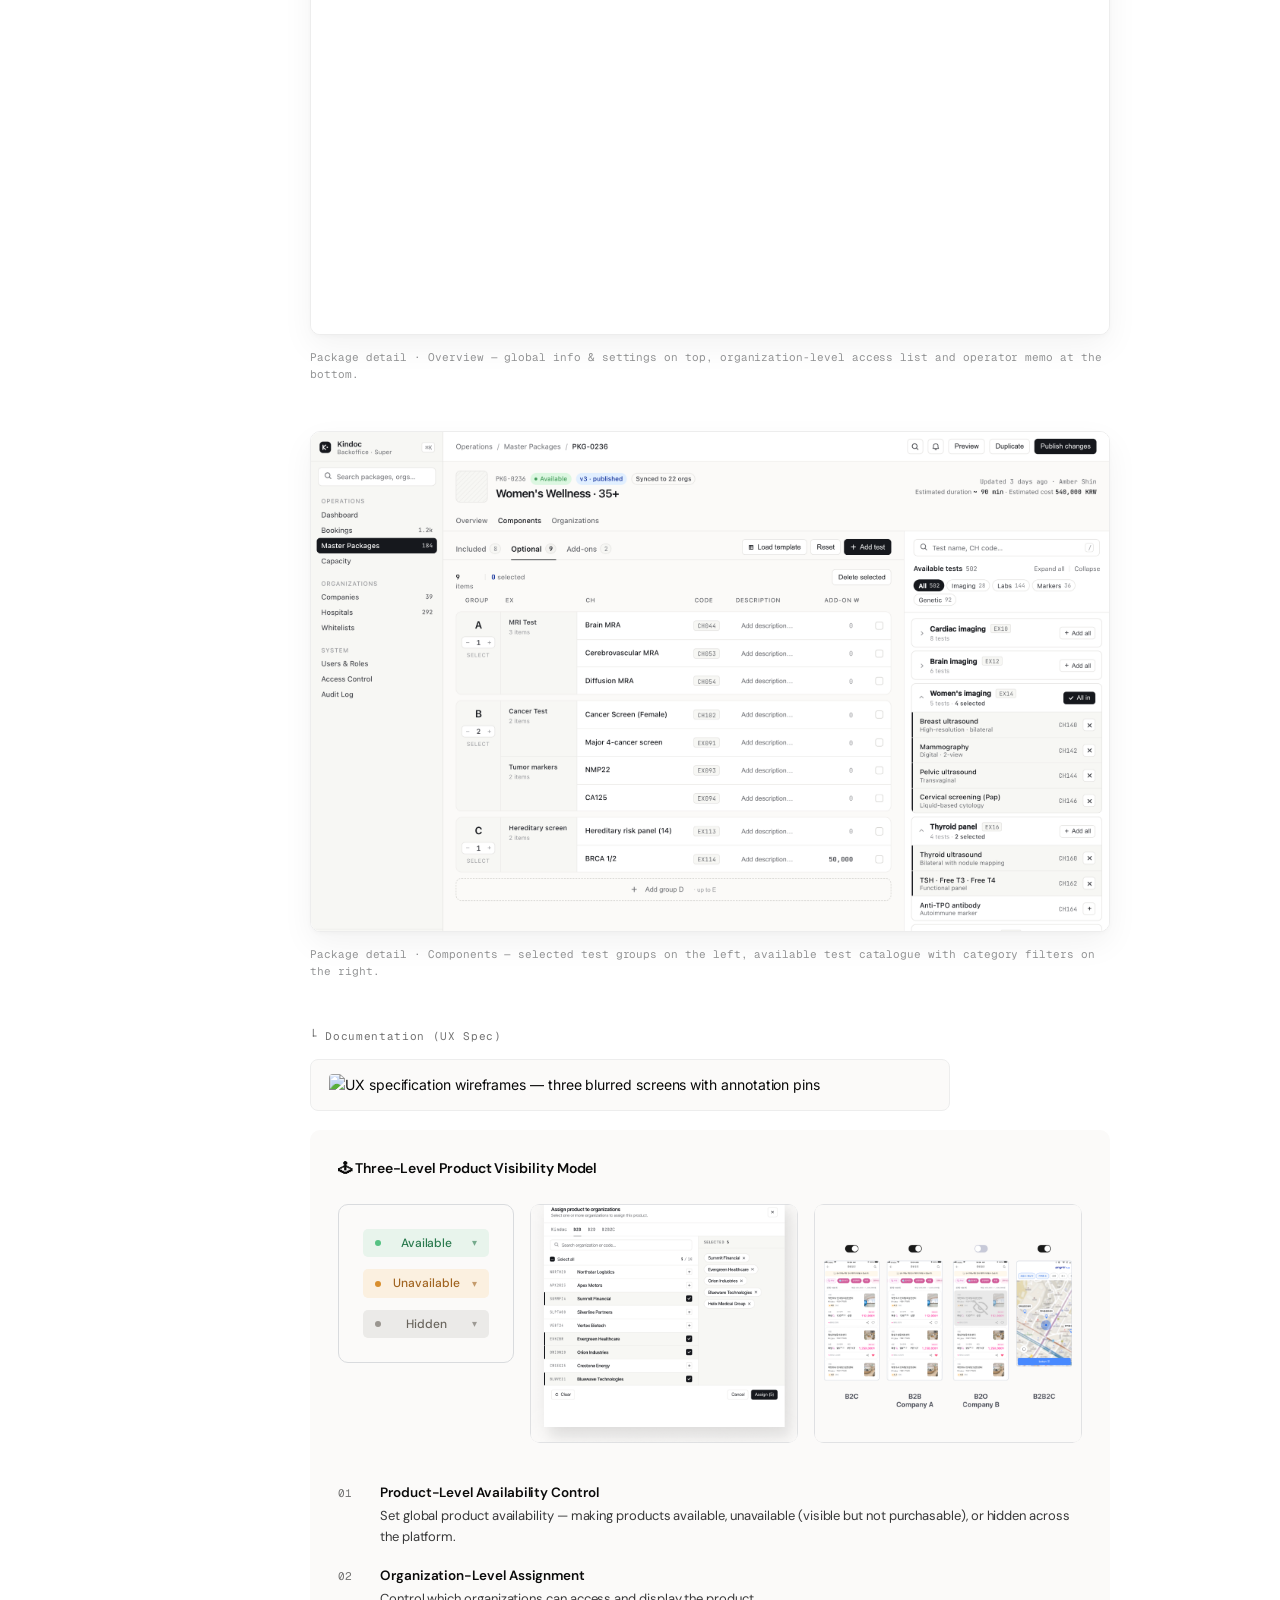
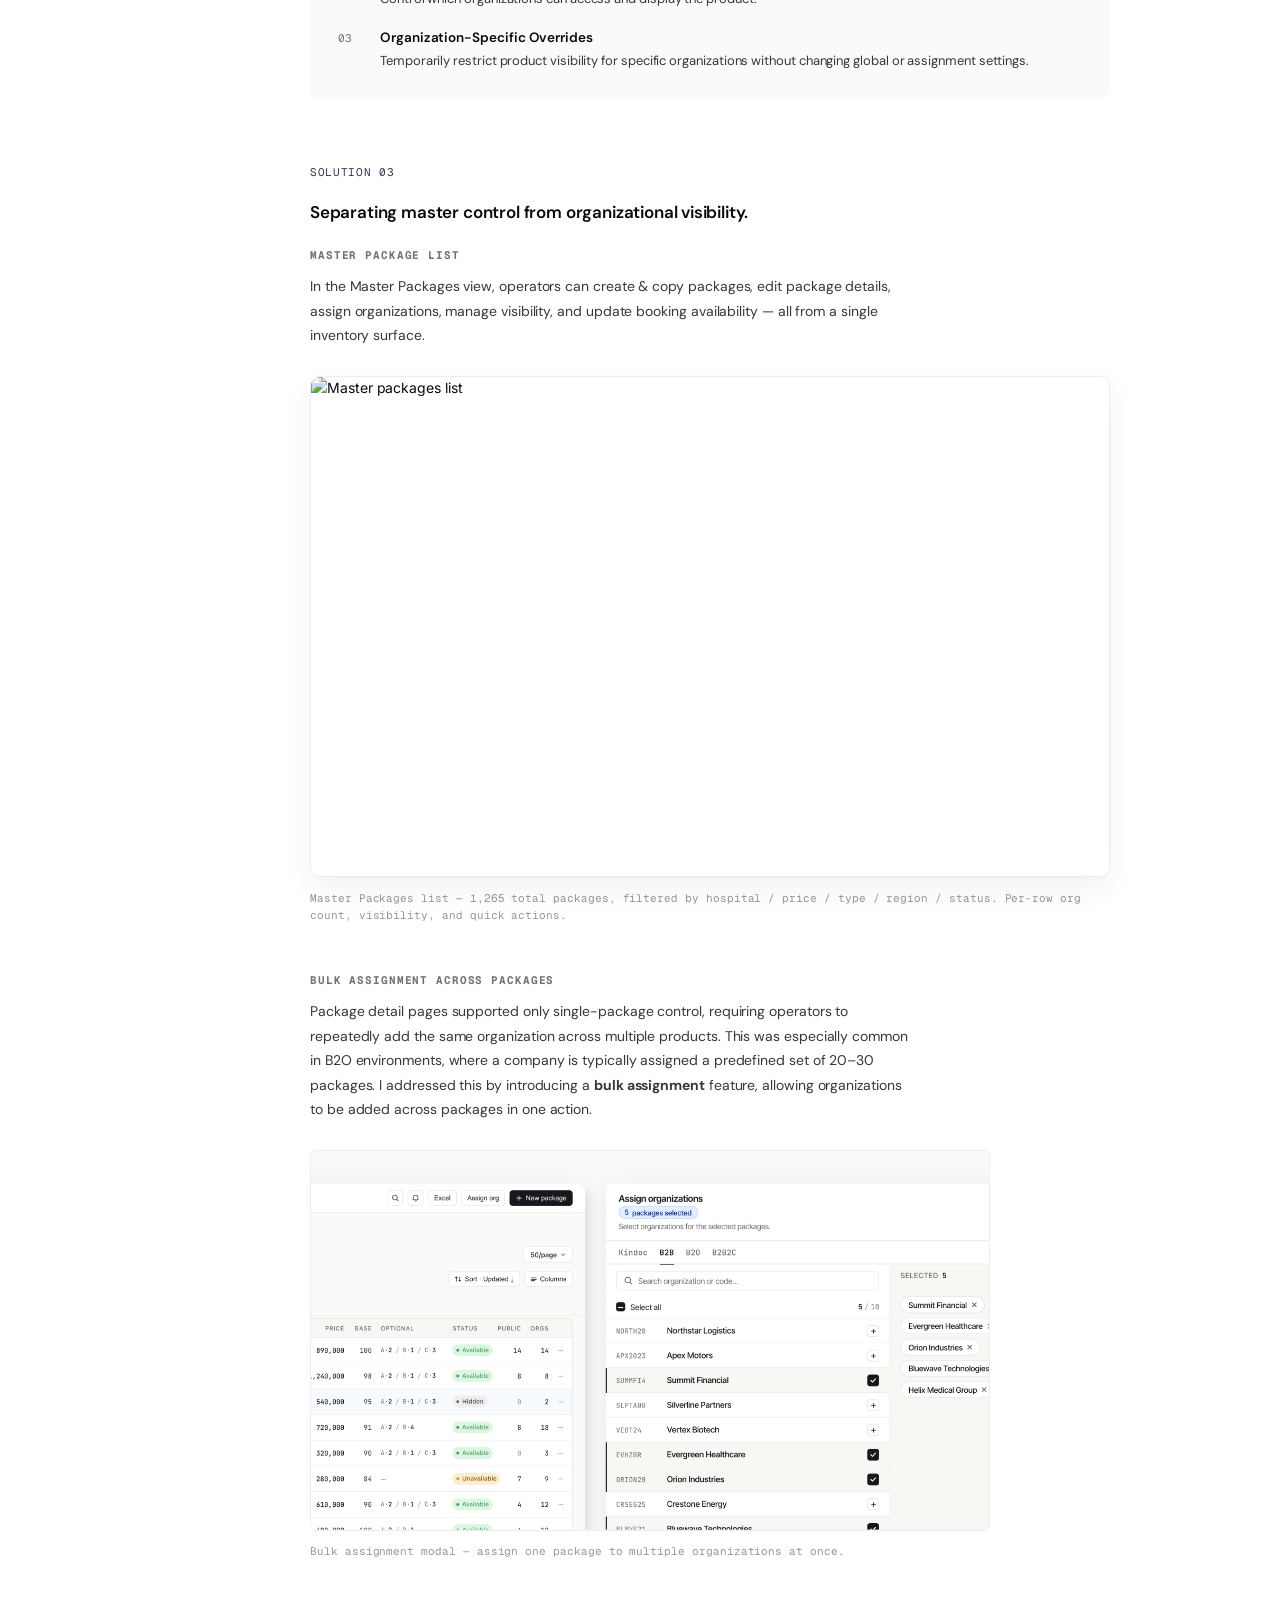
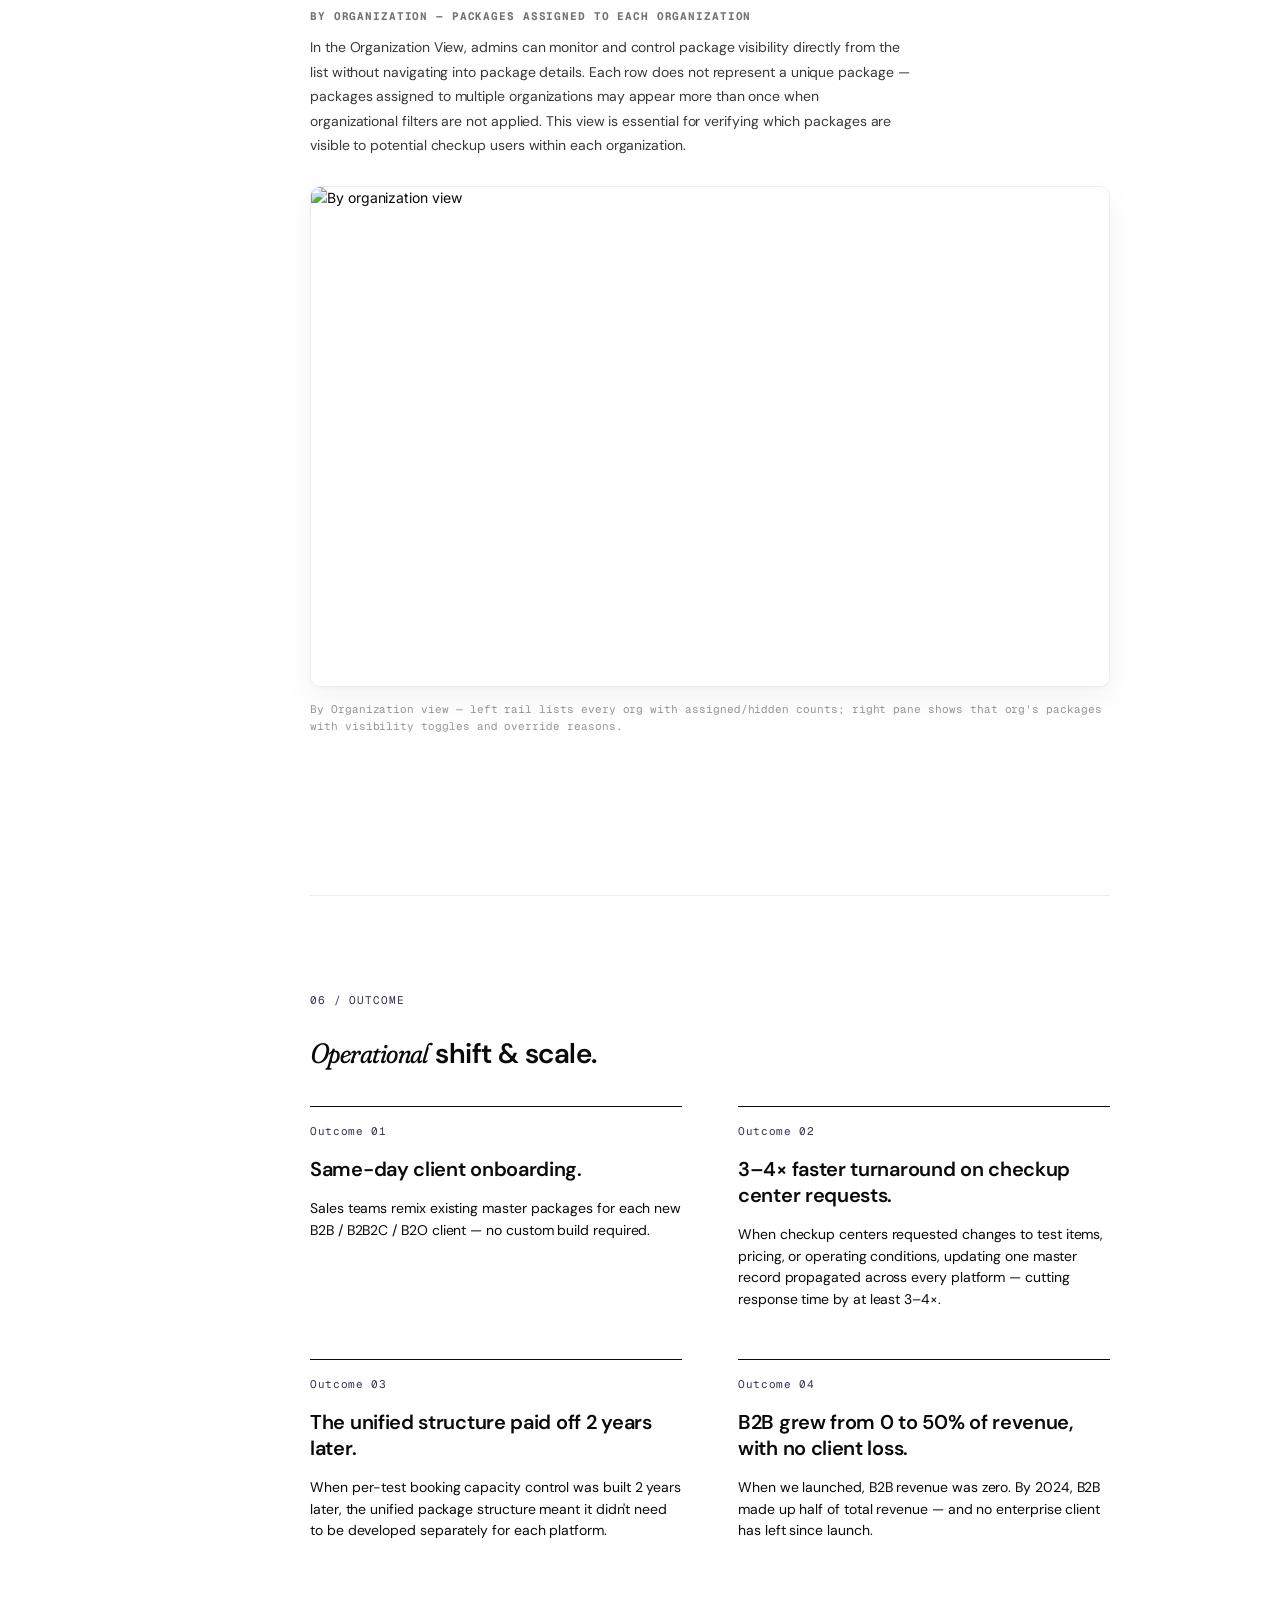
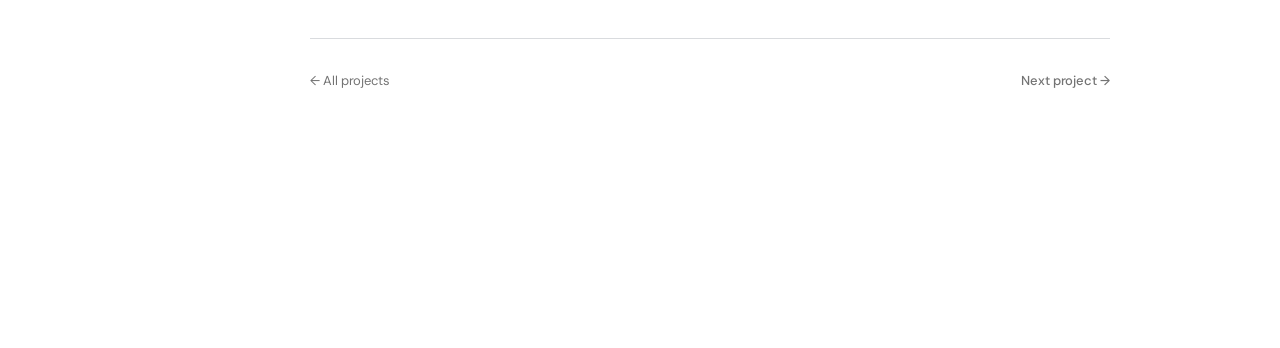
==== commit 218e3110: "Update work-backoffice.html" ====
--- a/work-backoffice.html
+++ b/work-backoffice.html
@@ -50,13 +50,10 @@
     </div>
   </nav>
 </header>
-  
-<main>
+
+<main class="case">
   <div class="case-shell">
 
-    <!-- ============ SIDE NAV ============ -->
-    <aside class="case-nav" aria-label="Case sections">
-  
     <!-- ============ SIDE NAV ============ -->
     <aside class="case-nav" aria-label="Case sections">
       <div class="case-nav__label">Contents</div>
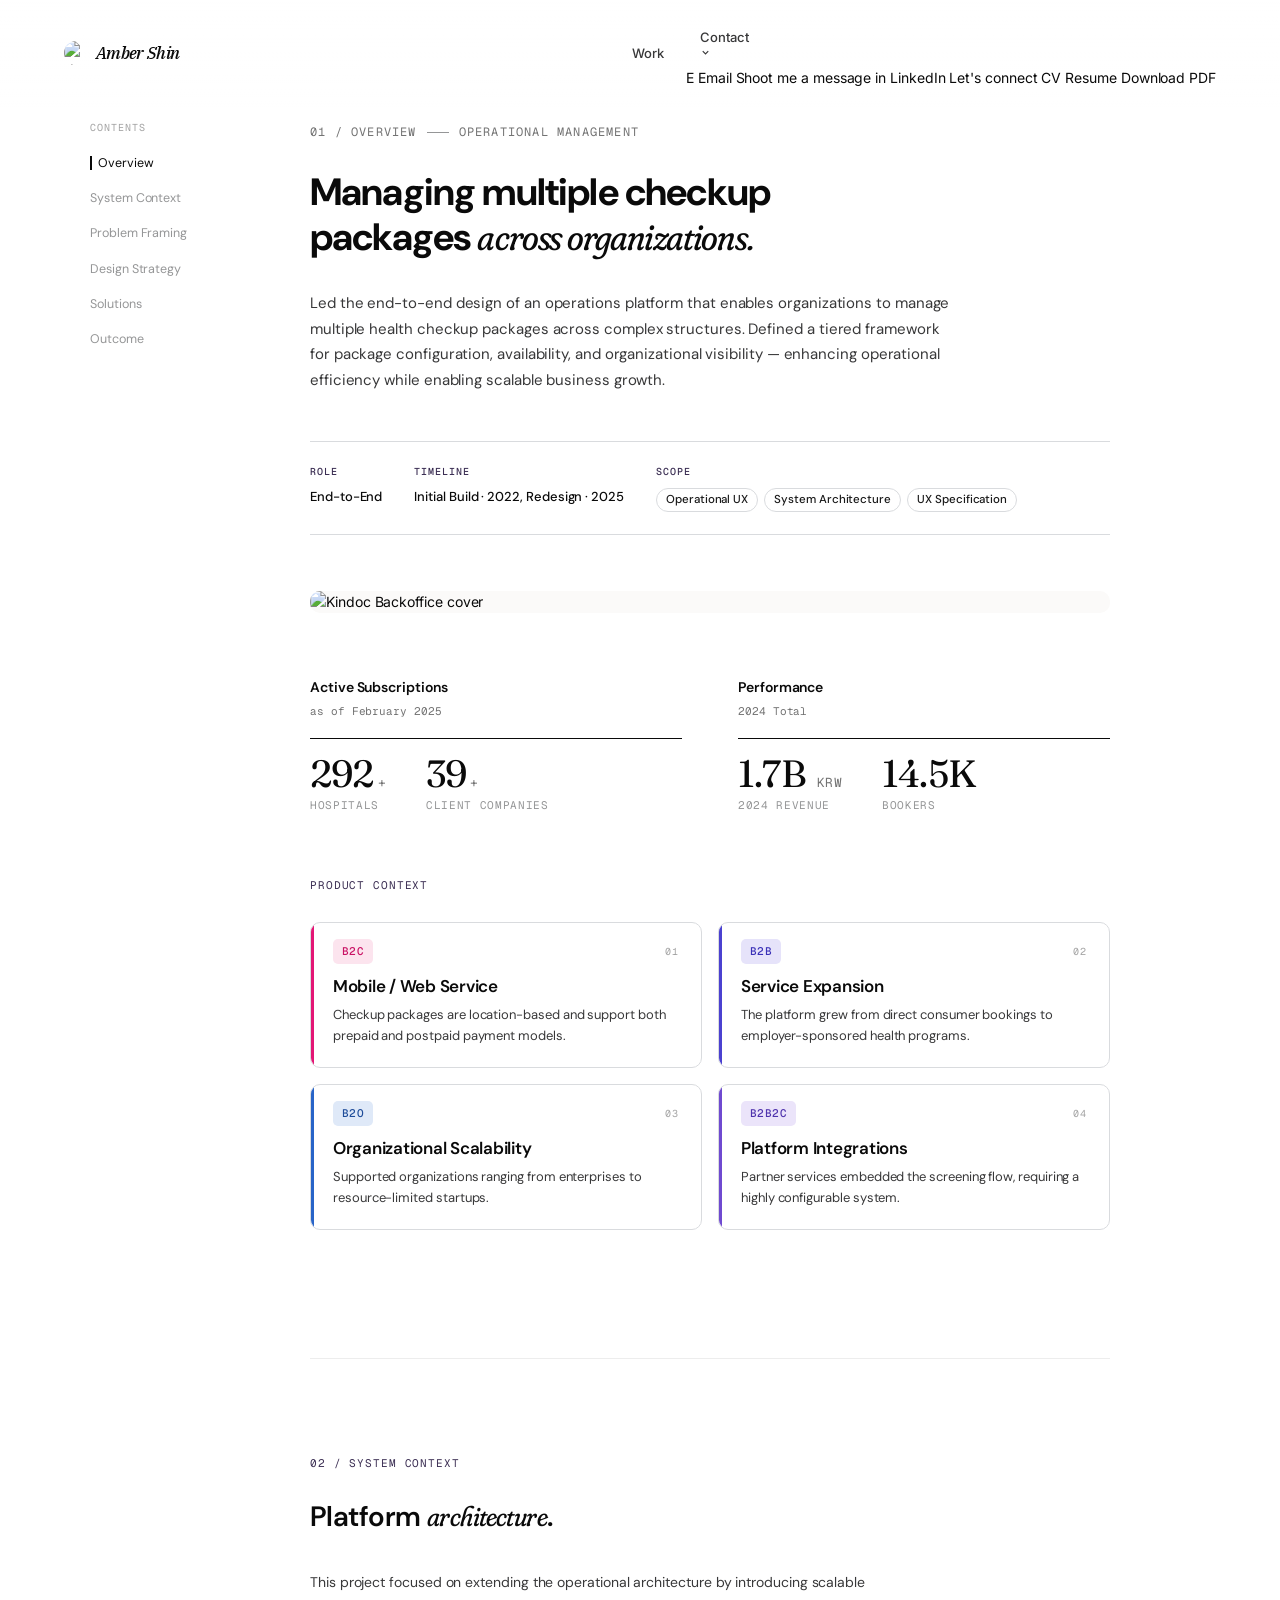
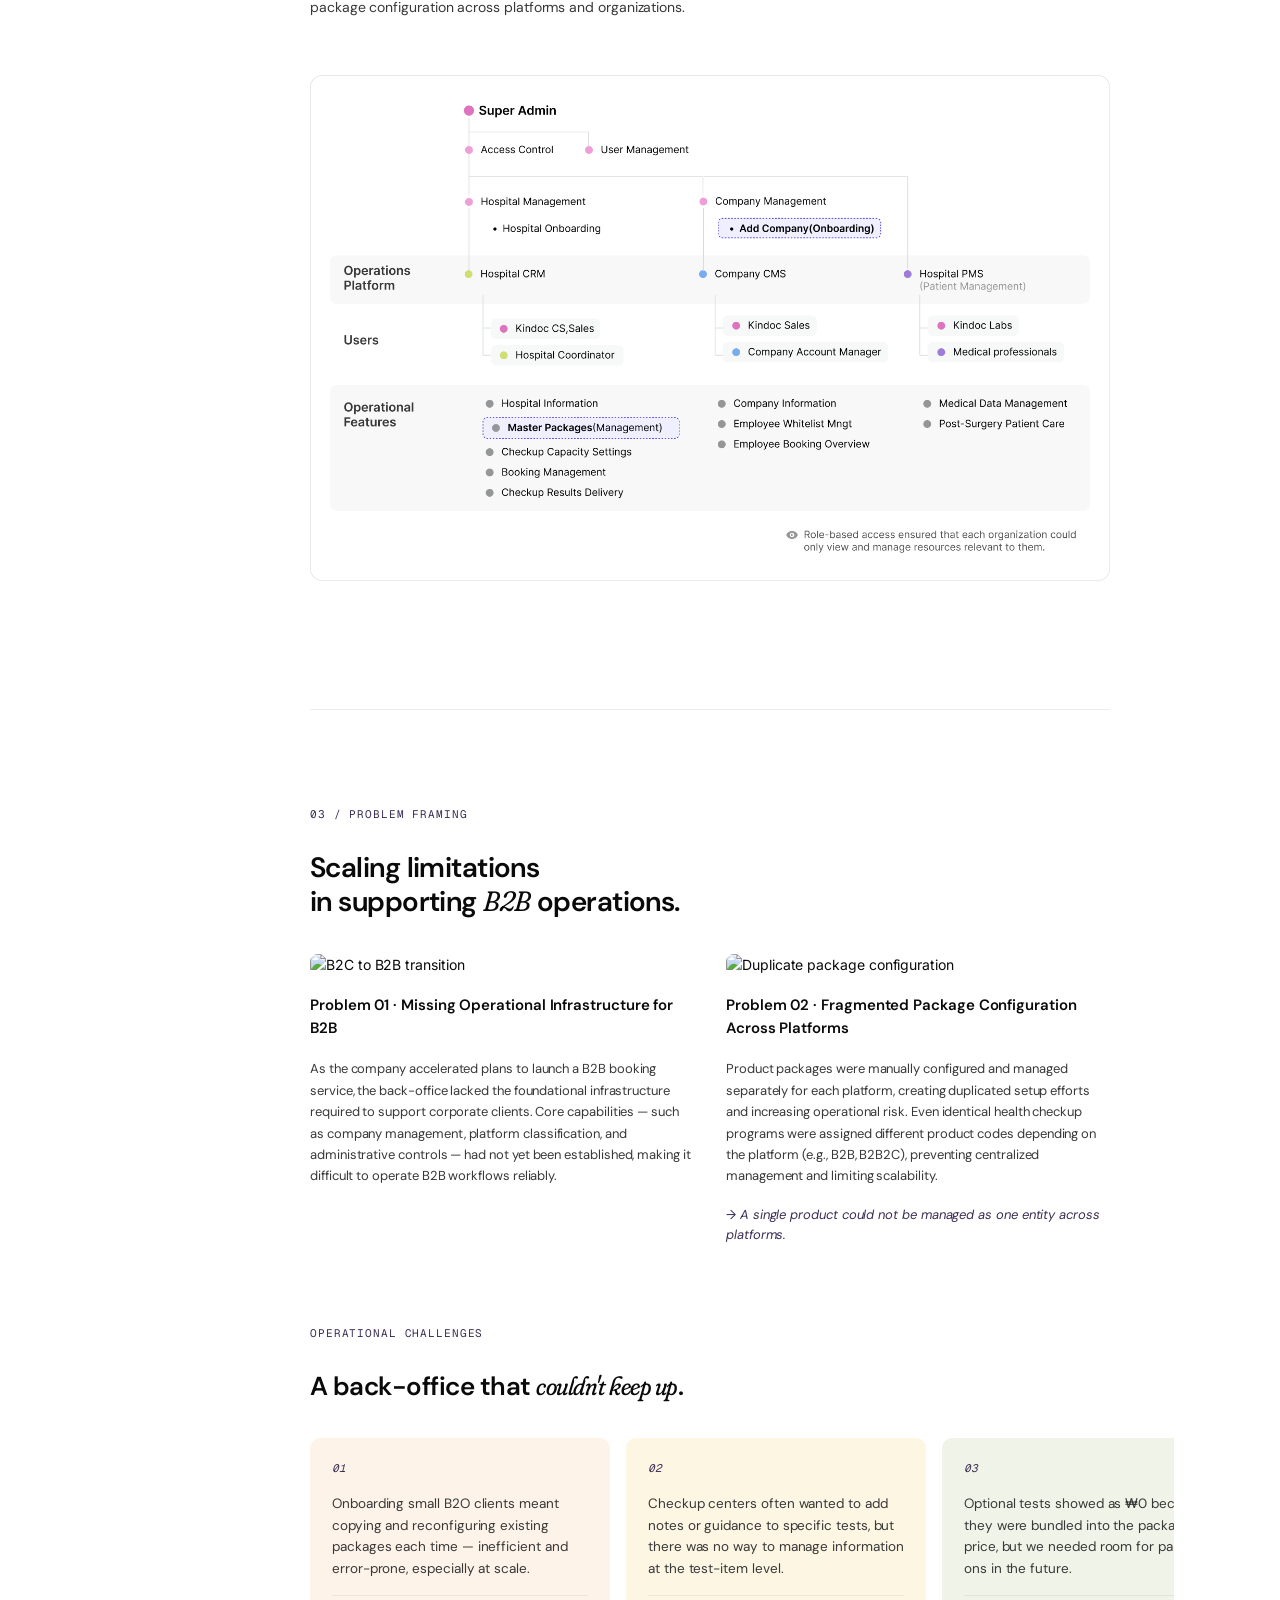
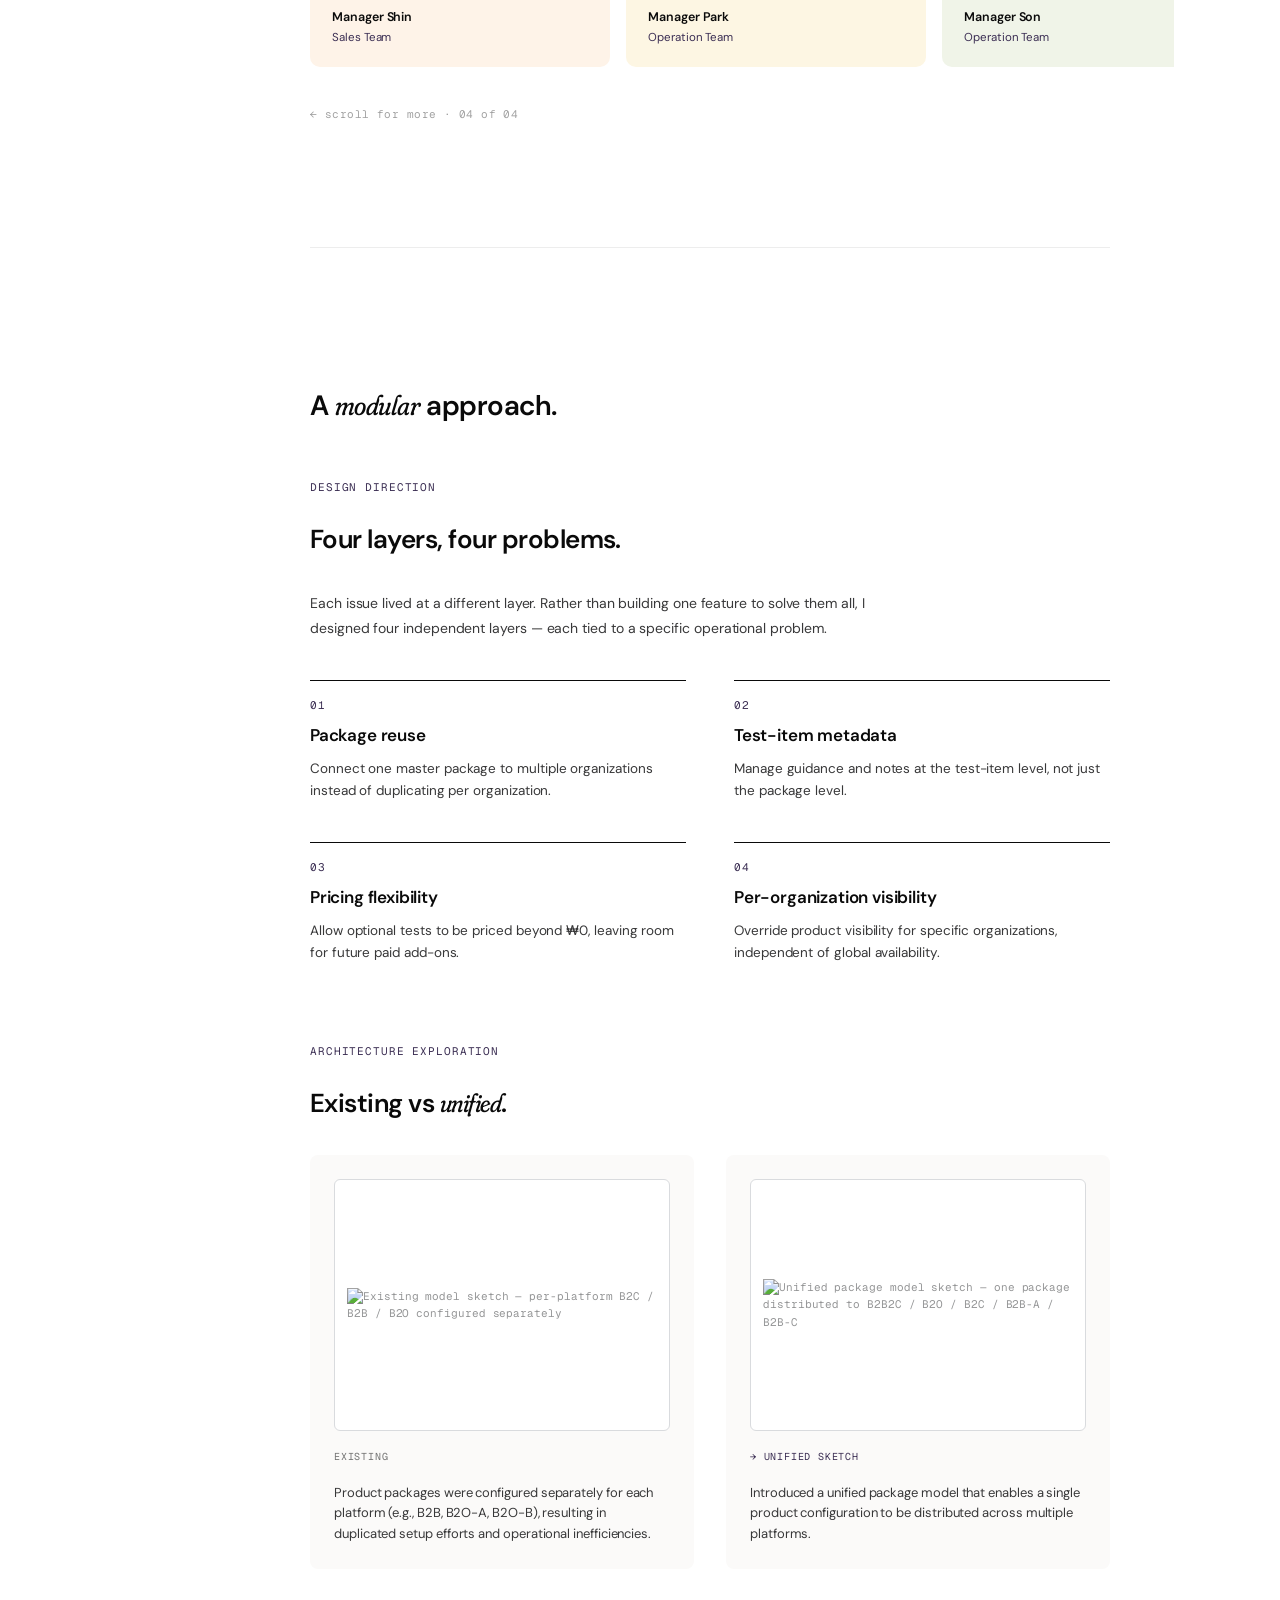
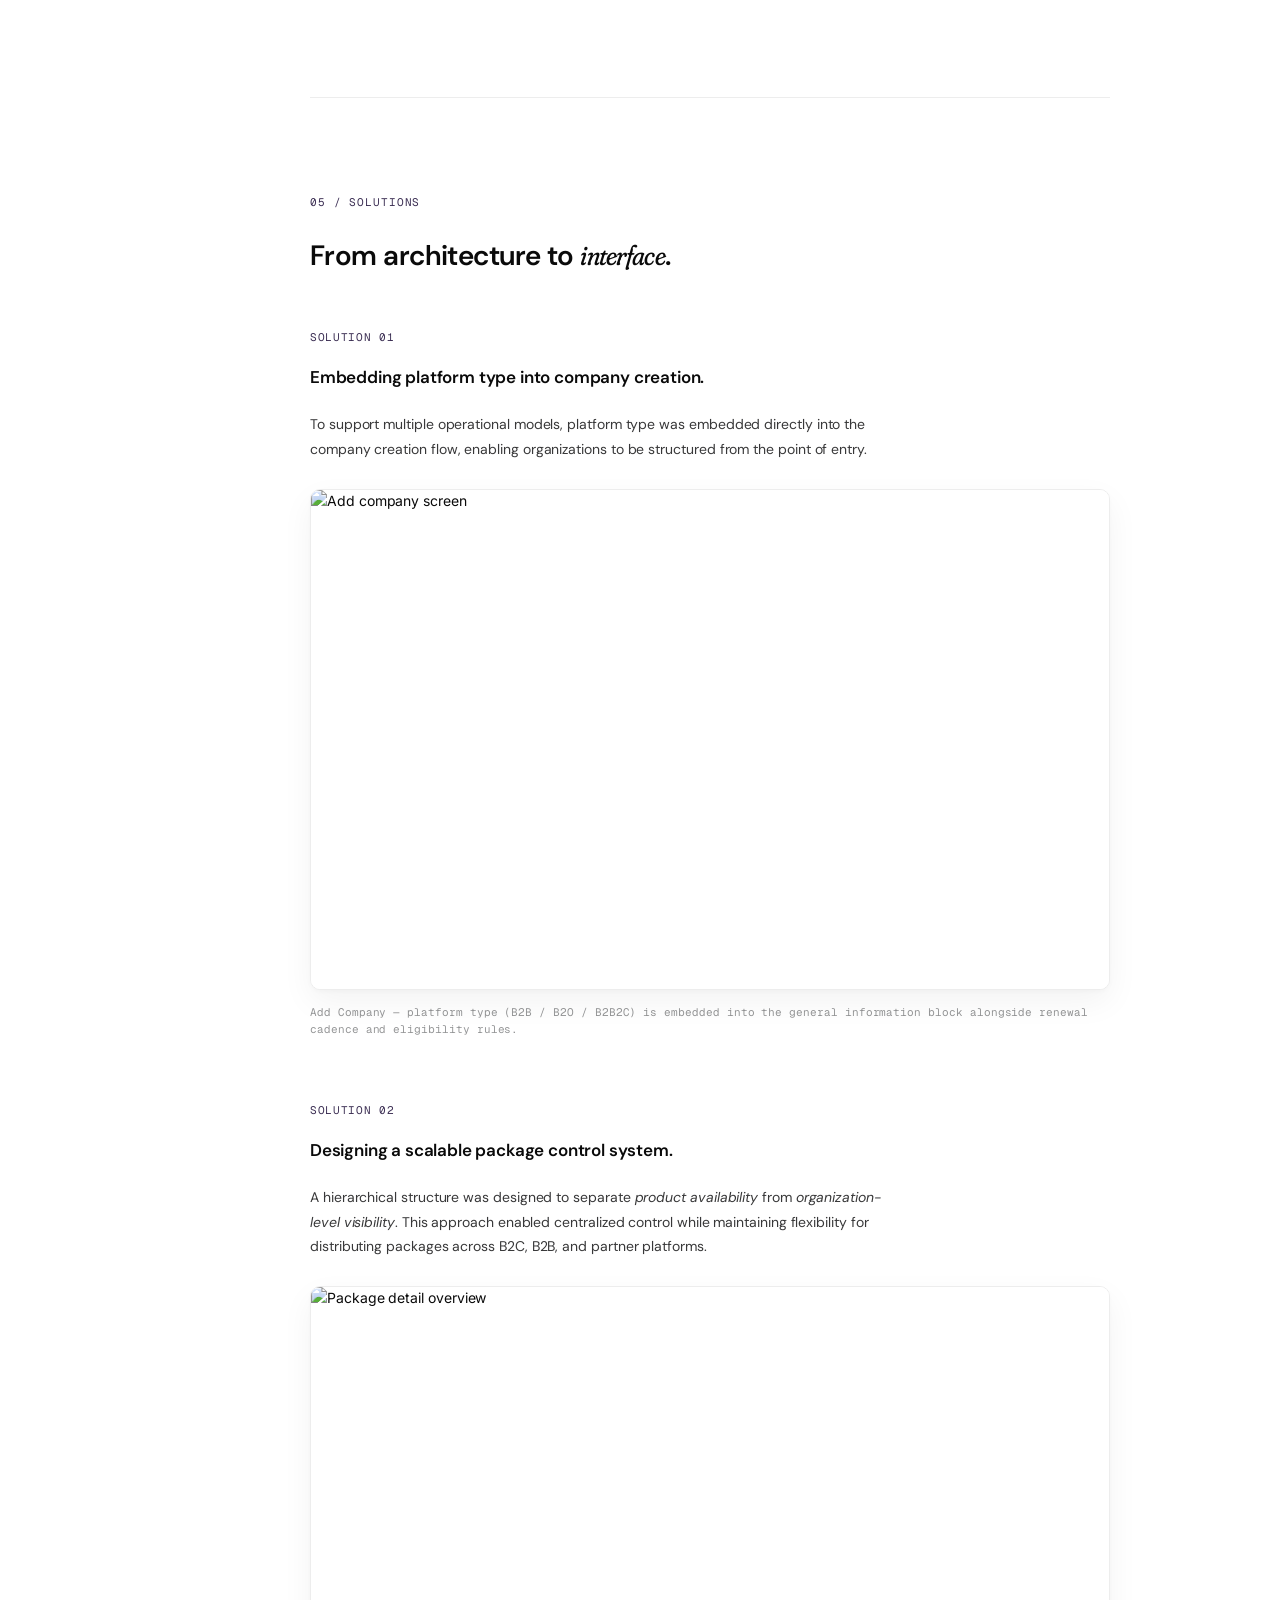
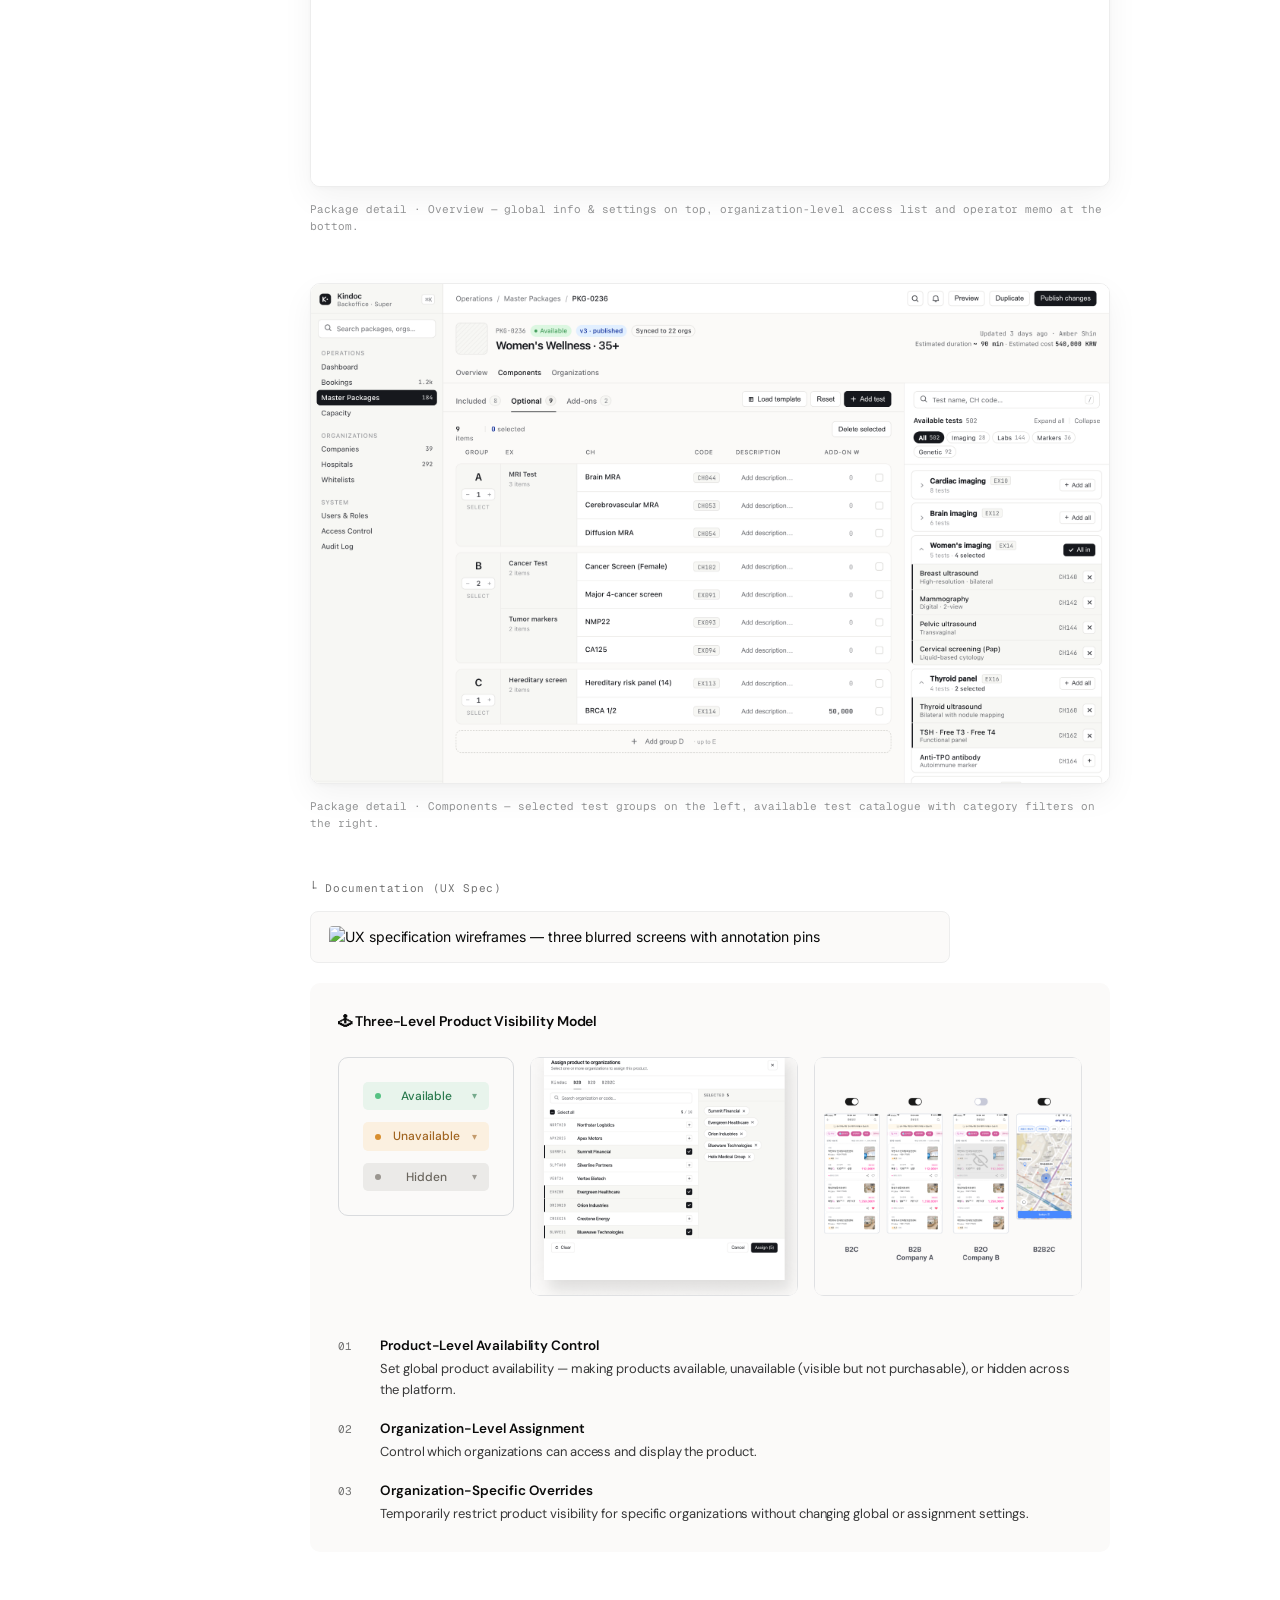
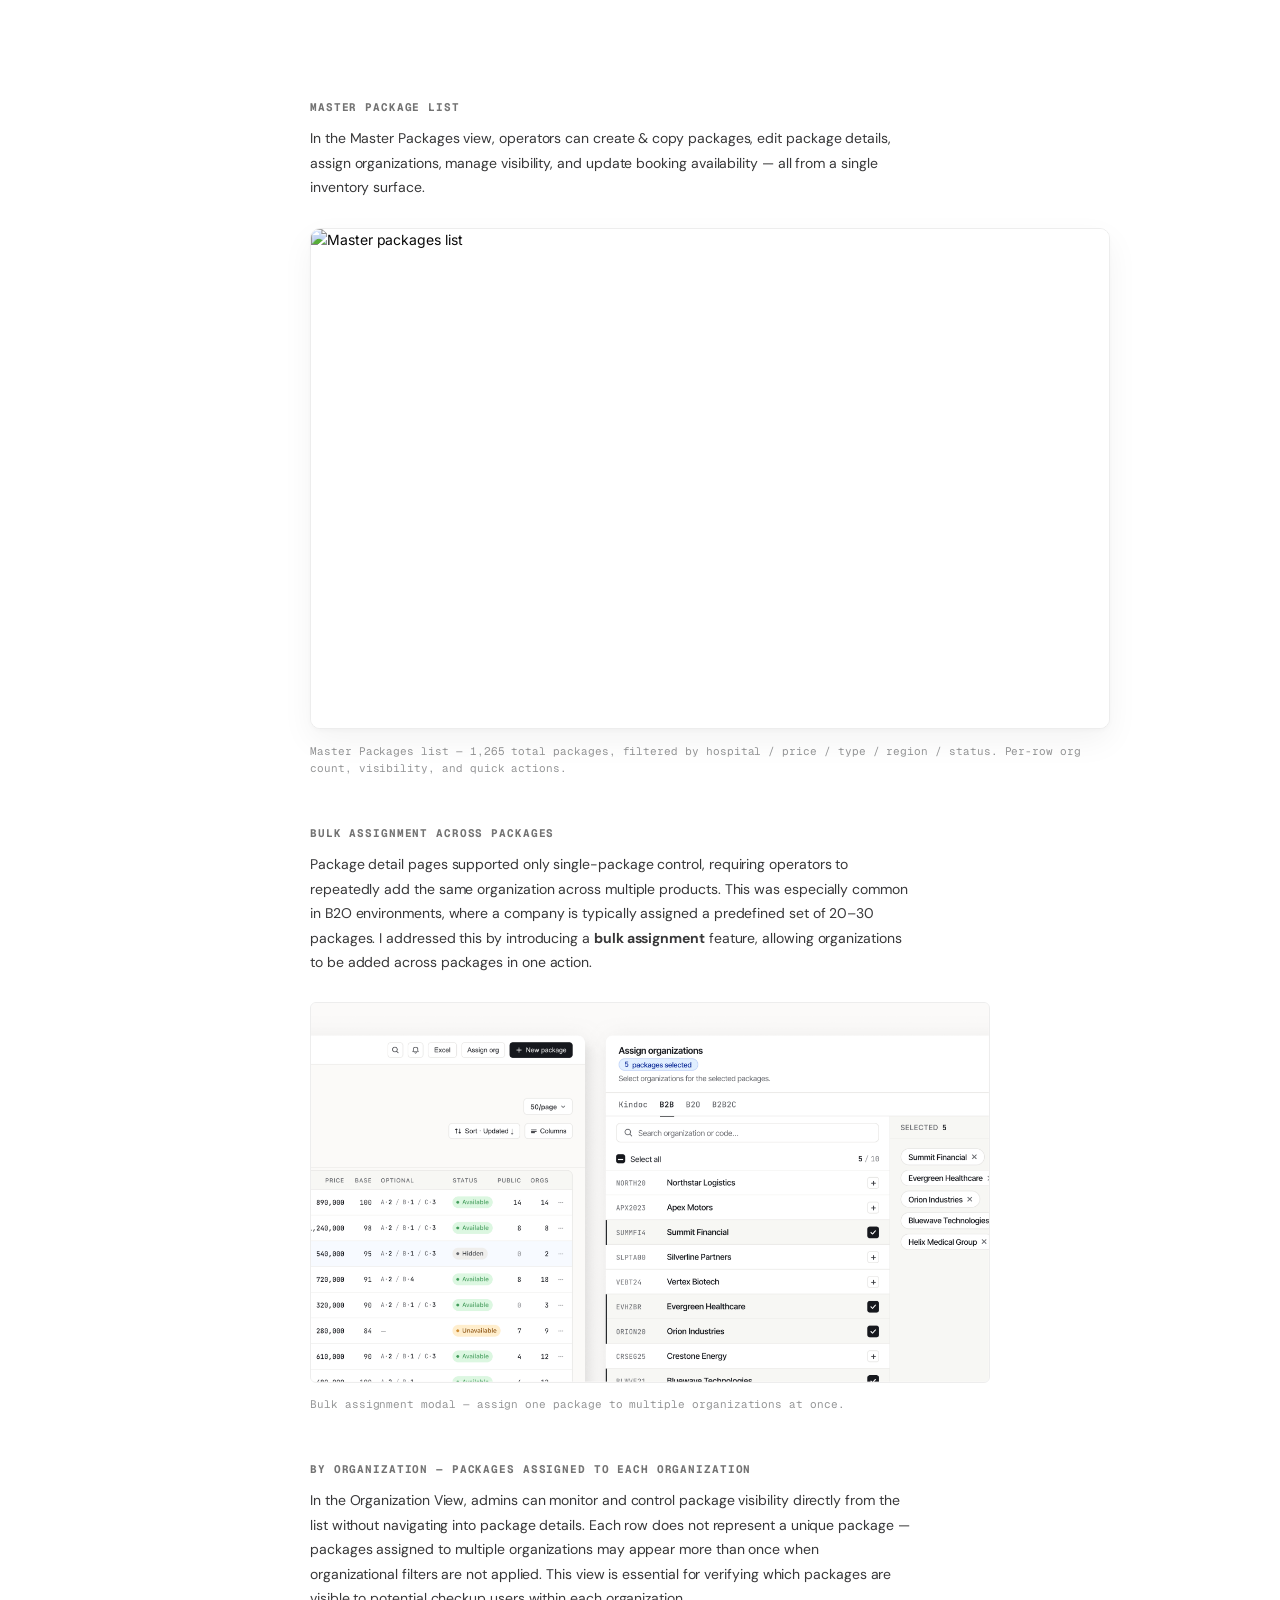
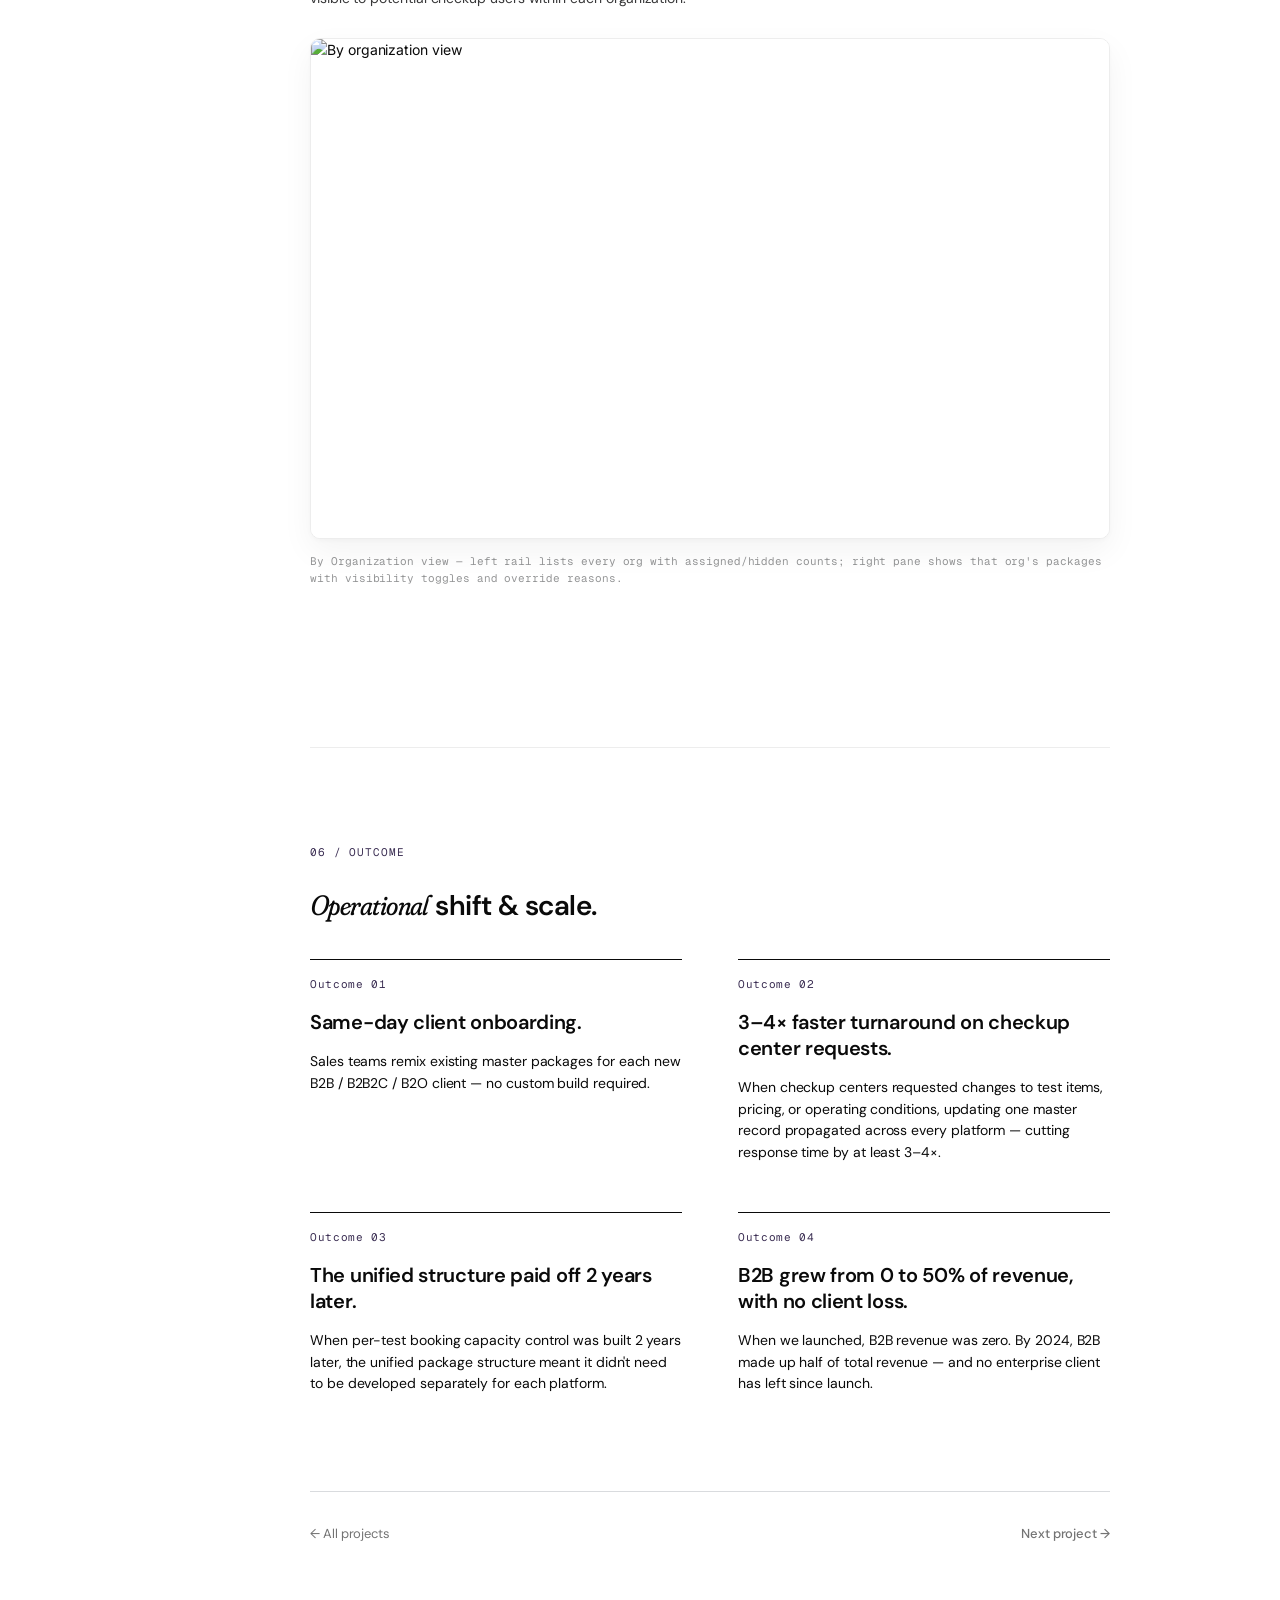
==== commit 92906d4b: "Update work-backoffice.html" ====
--- a/work-backoffice.html
+++ b/work-backoffice.html
@@ -8,6 +8,16 @@
 <link rel="stylesheet" href="assets/css/style.css" />
 <link rel="stylesheet" href="assets/css/case.css" />
 <link rel="icon" type="image/png" href="assets/images/favicon.png" />
+
+  <!-- Google tag (gtag.js) -->
+<script async src="https://www.googletagmanager.com/gtag/js?id=G-ERWKJBLX22"></script>
+<script>
+  window.dataLayer = window.dataLayer || [];
+  function gtag(){dataLayer.push(arguments);}
+  gtag('js', new Date());
+
+  gtag('config', 'G-ERWKJBLX22');
+</script>
 </head>
 <body data-page="work-backoffice">
 
@@ -533,7 +543,7 @@
 
         <div class="case-footnav">
           <a href="work.html">←  All projects</a>
-          <a href="work.html" class="case-footnav__next">Next project  →</a>
+          <a href="work-kindoc-b2c.html" class="case-footnav__next">Next project  →</a>
         </div>
       </section>
 
--- a/assets/css/case.css
+++ b/assets/css/case.css
@@ -420,16 +420,12 @@
 }
 .problem-card__media {
   width: 100%;
-  aspect-ratio: 698 / 308;
   border-radius: 8px;
   overflow: hidden;
-  background: var(--bg-soft);
-  border: 1px solid var(--line-3);
 }
 .problem-card__media img {
   width: 100%;
-  height: 100%;
-  object-fit: cover;
+  height: auto;
   display: block;
 }
 .problem-card__title {
